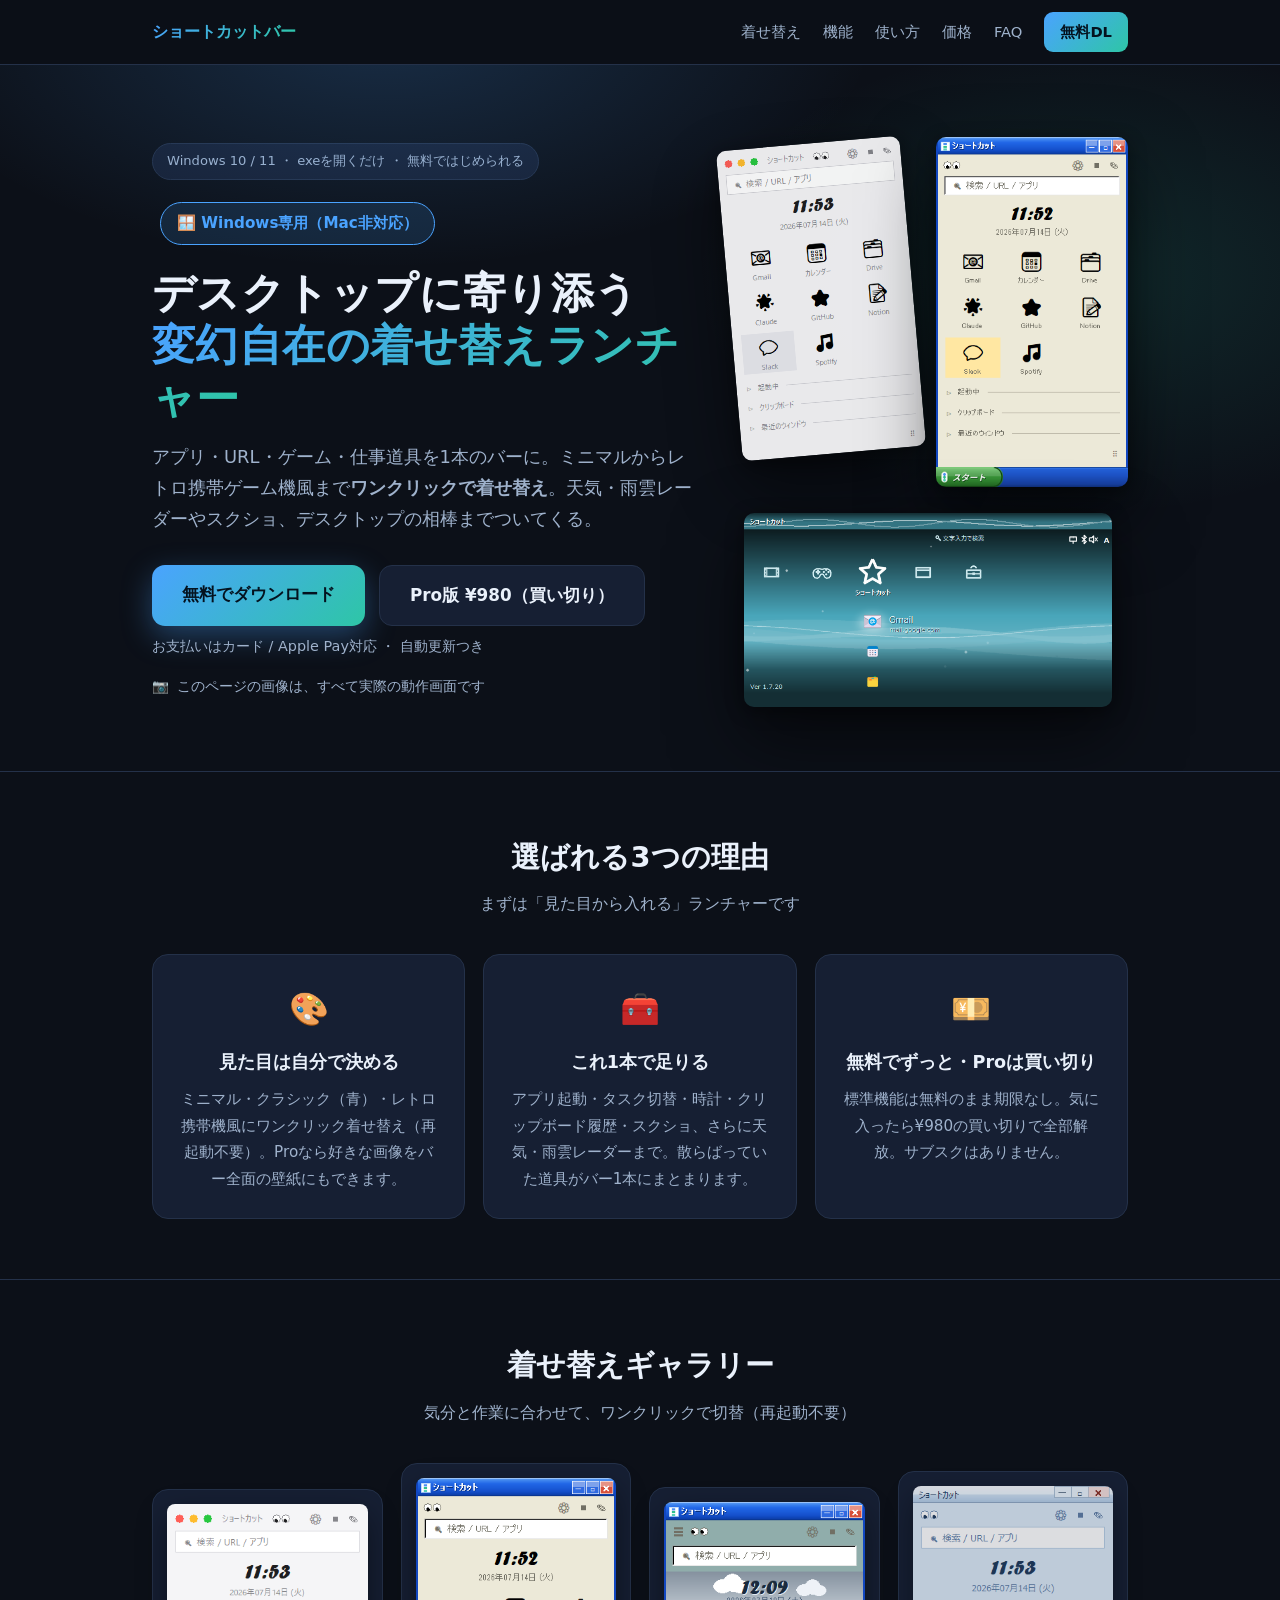
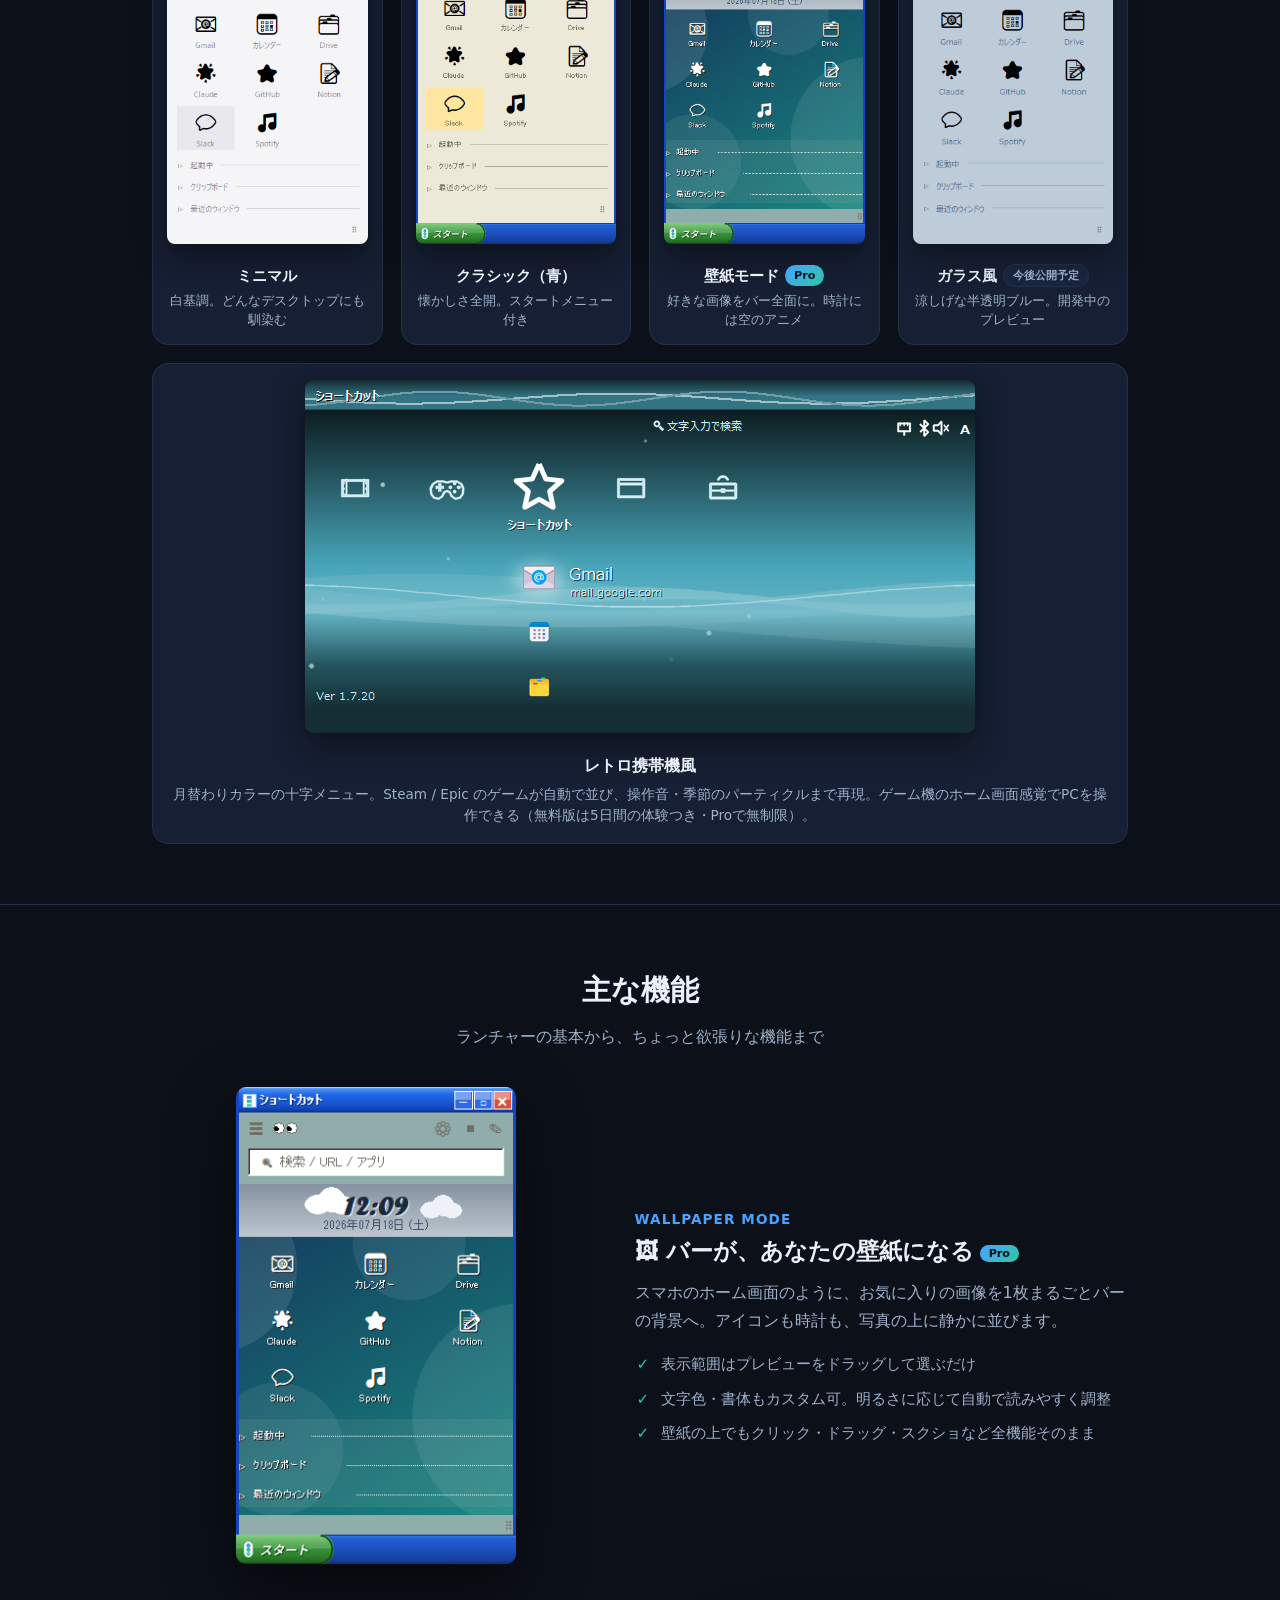
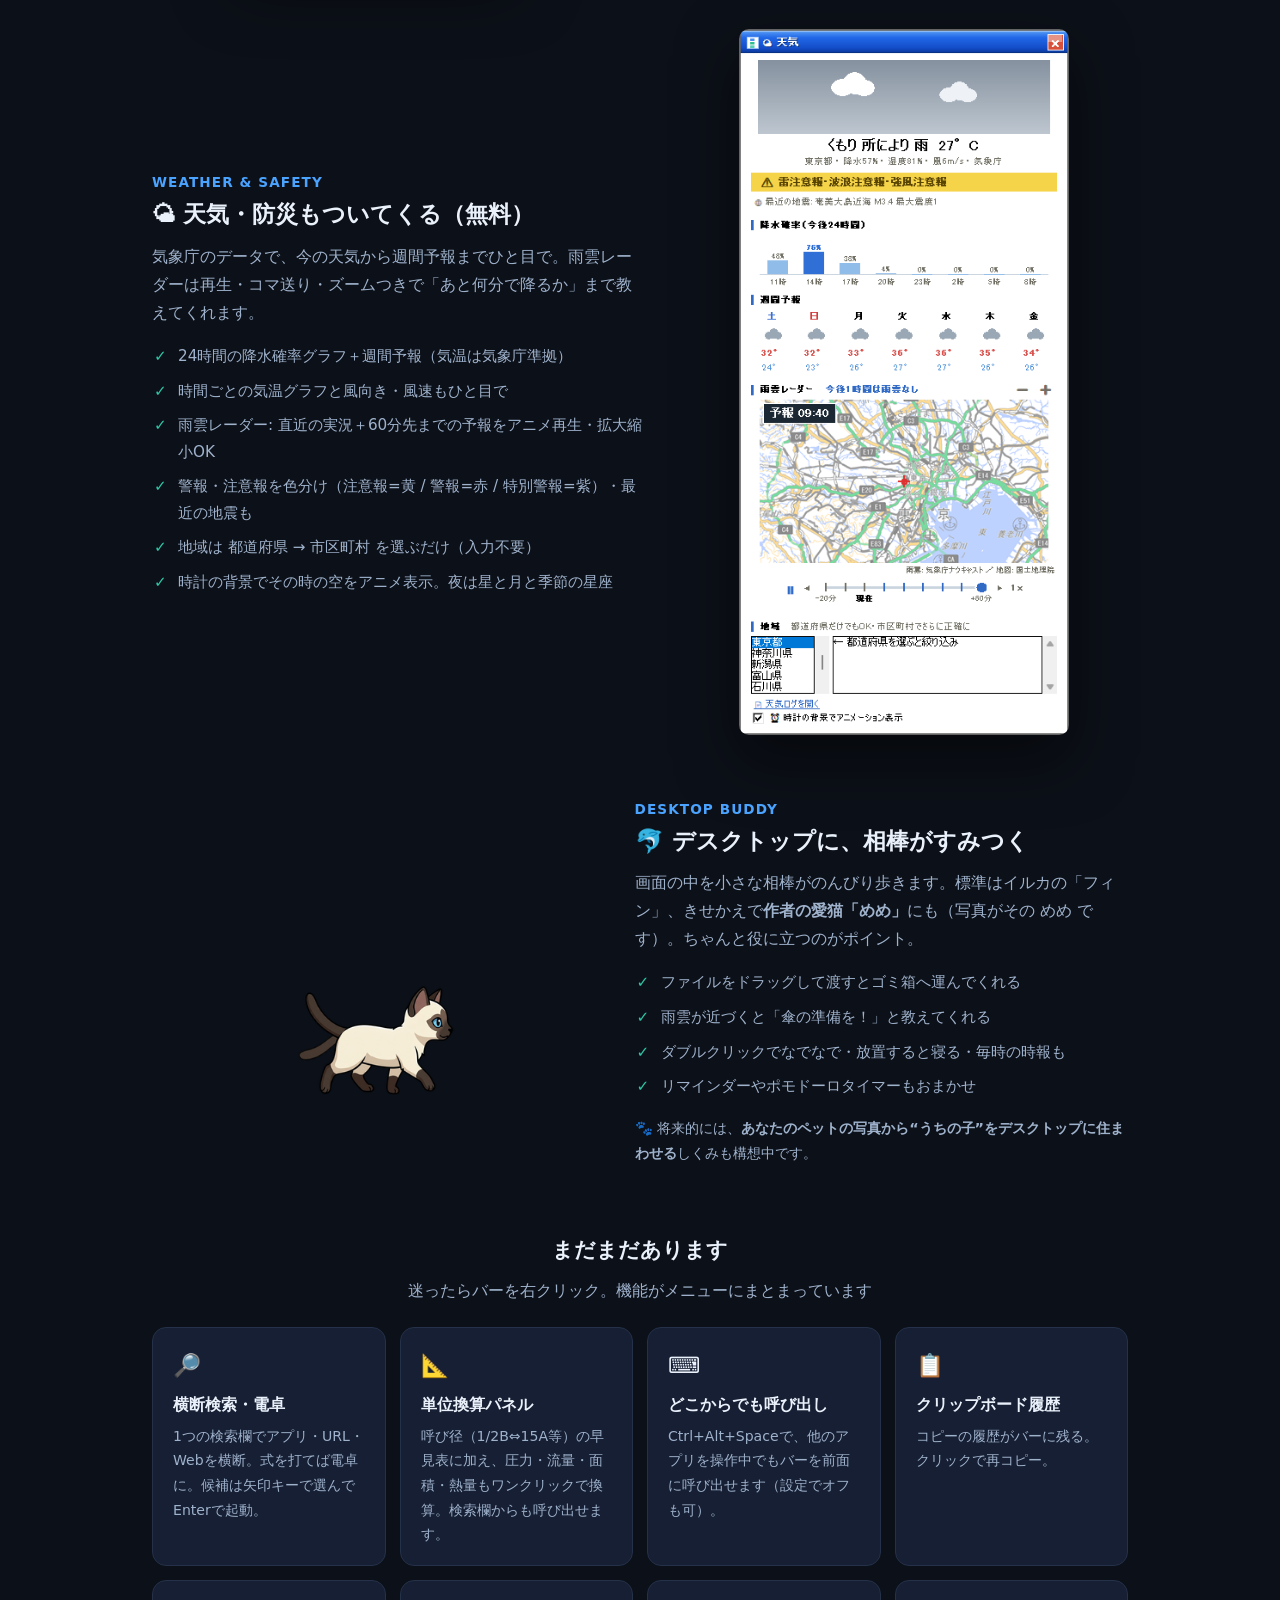
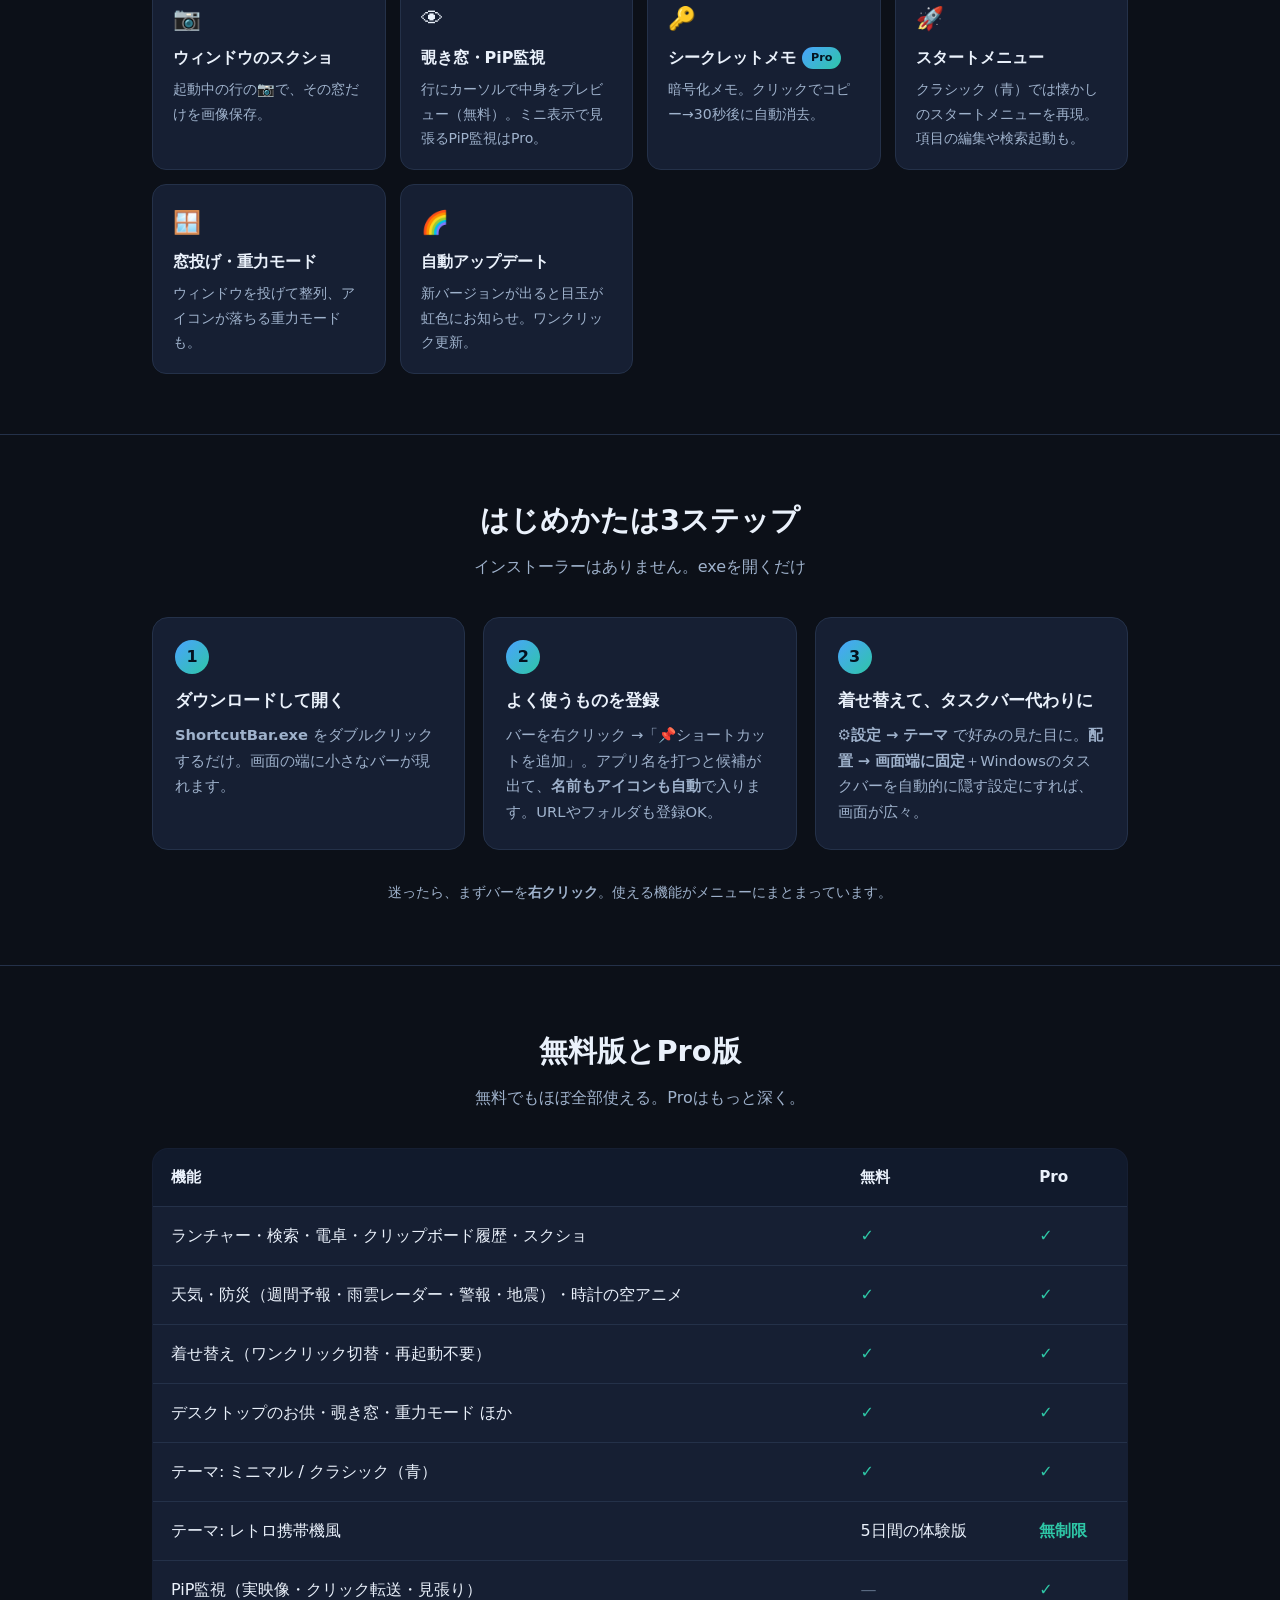
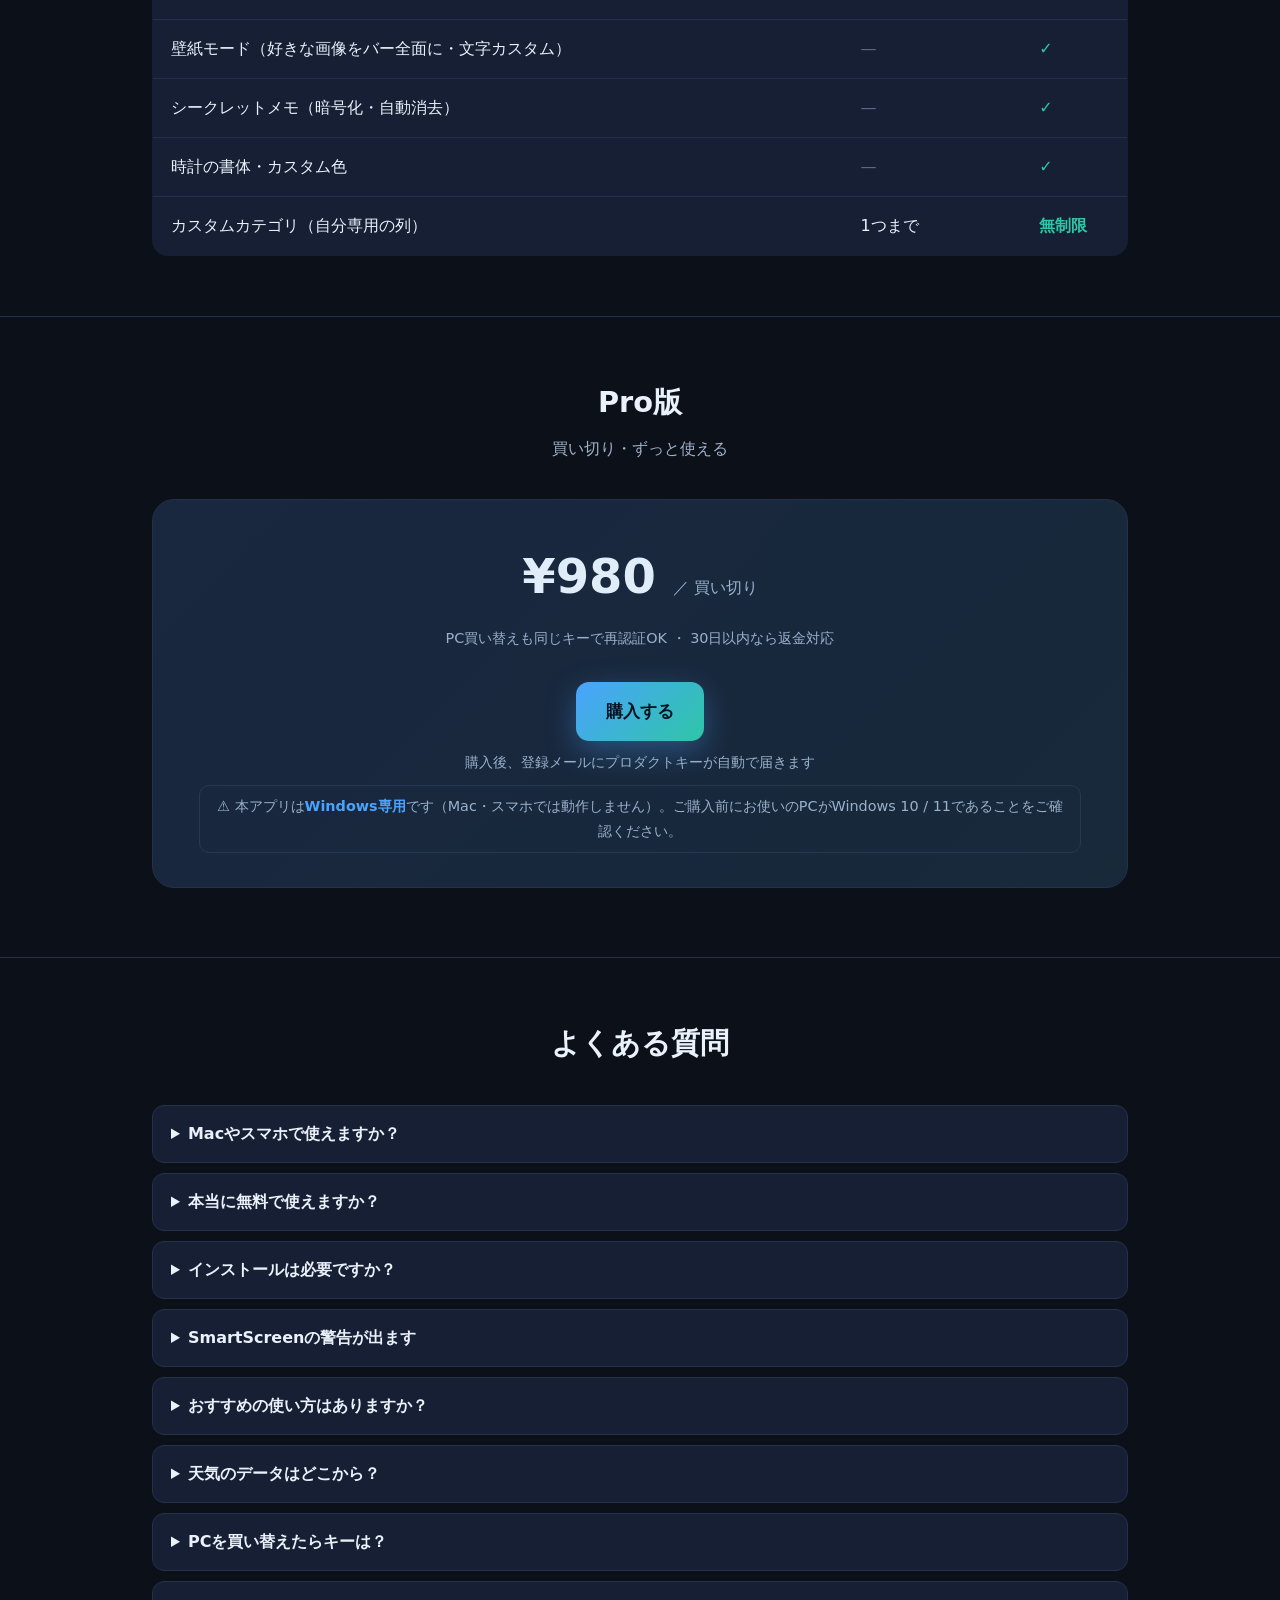
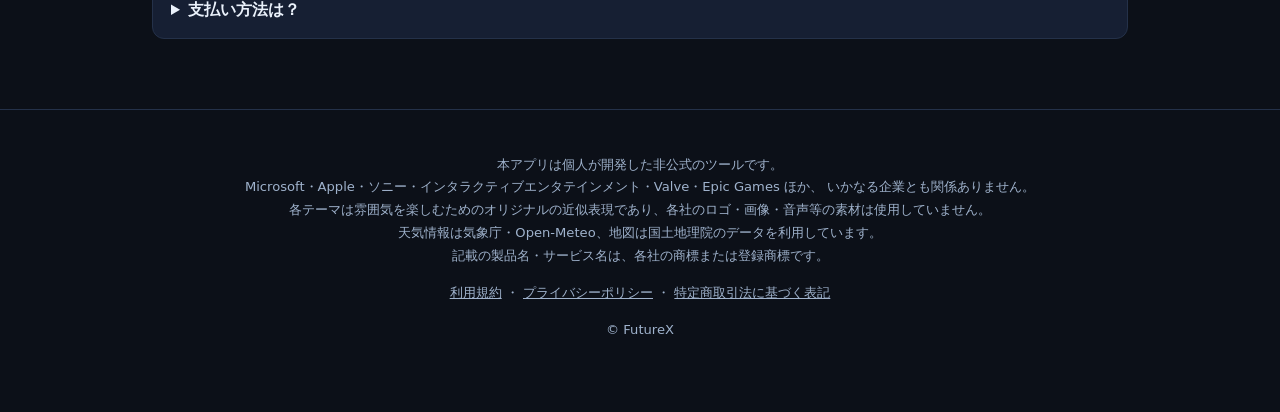
==== docs/index.html @ 29bc3dbd "site: v1.7.35 単位換算パネル・グローバル呼び出し・天気時間別グラフの表記追加" ====
<!DOCTYPE html>
<html lang="ja">
<head>
<meta charset="UTF-8">
<meta name="viewport" content="width=device-width, initial-scale=1.0">
<title>ショートカットバー — 変幻自在の着せ替えランチャー</title>
<meta name="description" content="Windowsに常駐する着せ替え自由のフローティング・ランチャー。アプリ/URL/ゲーム/仕事道具を1本のバーに。天気・雨雲レーダー・クリップボード履歴・スクショ・相棒つき。インストール不要・無料。">
<meta property="og:title" content="ショートカットバー — 変幻自在の着せ替えランチャー">
<meta property="og:description" content="アプリ・URL・ゲーム・仕事道具を1本のバーに。着せ替え3種類＋壁紙モード。天気や相棒までぜんぶ入り。無料。">
<meta property="og:type" content="website">
<meta property="og:url" content="https://futurex-jp.github.io/shortcut-bar/">
<meta property="og:image" content="https://futurex-jp.github.io/shortcut-bar/img/ogp.png">
<meta name="twitter:card" content="summary_large_image">
<style>
  :root{
    --bg:#0c1018; --bg2:#0f1524; --card:#161f33; --card2:#1a2540; --line:#243149;
    --ink:#eaf1fb; --dim:#9fb2cc; --accent:#4aa3ff; --accent2:#2ec6a6;
    --grad:linear-gradient(135deg,#4aa3ff,#2ec6a6);
  }
  *{box-sizing:border-box;margin:0;padding:0}
  html{scroll-behavior:smooth}
  body{font-family:"Segoe UI","Meiryo",system-ui,sans-serif;background:var(--bg);
       color:var(--ink);line-height:1.75;overflow-x:hidden}
  a{color:inherit}
  img{max-width:100%;height:auto}
  .wrap{max-width:1020px;margin:0 auto;padding:0 22px}
  .btn{display:inline-block;padding:15px 30px;border-radius:13px;font-weight:700;
       text-decoration:none;font-size:1.05rem;transition:transform .12s,box-shadow .12s;cursor:pointer;border:none}
  .btn:hover{transform:translateY(-2px)}
  .btn-free{background:var(--card);color:var(--ink);border:1px solid var(--line)}
  .btn-pro{background:var(--grad);color:#04121f;box-shadow:0 10px 30px rgba(74,163,255,.35)}
  .note{color:var(--dim);font-size:.9rem;margin-top:8px}

  nav{position:sticky;top:0;z-index:50;background:rgba(12,16,24,.82);
      backdrop-filter:blur(10px);border-bottom:1px solid var(--line)}
  .navin{display:flex;align-items:center;gap:22px;max-width:1020px;margin:0 auto;
         padding:12px 22px;font-size:.92rem}
  .navin .logo{font-weight:800;font-size:1rem;margin-right:auto;text-decoration:none}
  .navin .logo span{background:var(--grad);-webkit-background-clip:text;background-clip:text;color:transparent}
  .navin a{text-decoration:none;color:var(--dim)}
  .navin a:hover{color:var(--ink)}
  .navdl{background:var(--grad);color:#04121f!important;font-weight:700;
         padding:7px 16px;border-radius:9px}
  @media(max-width:640px){
    .navin{flex-wrap:wrap;gap:10px 16px;padding:10px 16px}
    .navin .logo{margin-right:auto;width:100%;margin-bottom:2px}
    .navin a:not(.logo){font-size:.9rem}
  }

  header{position:relative;overflow:hidden;padding:72px 0 64px}
  .glow{position:absolute;inset:0;background:
     radial-gradient(700px 340px at 30% -5%,rgba(74,163,255,.20),transparent 70%),
     radial-gradient(560px 340px at 85% 30%,rgba(46,198,166,.14),transparent 70%);
     pointer-events:none}
  .hero{display:grid;grid-template-columns:1.15fr .85fr;gap:36px;align-items:center}
  @media(max-width:820px){.hero{grid-template-columns:1fr}}
  .badge{display:inline-block;background:var(--card);border:1px solid var(--line);
         color:var(--dim);font-size:.82rem;padding:6px 14px;border-radius:999px;margin-bottom:22px}
  .osbadge{display:inline-block;background:rgba(74,163,255,.14);border:1.5px solid var(--accent);
           color:var(--accent);font-size:.95rem;font-weight:700;padding:7px 16px;
           border-radius:999px;margin:0 0 22px 8px}
  .oswarn{color:var(--dim);font-size:.9rem;margin-top:10px;
          border:1px solid var(--line);border-radius:10px;padding:8px 14px;
          display:inline-block;background:var(--card)}
  .oswarn b{color:var(--accent)}
  h1{font-size:2.7rem;letter-spacing:.01em;line-height:1.22}
  h1 .g{background:var(--grad);-webkit-background-clip:text;background-clip:text;color:transparent}
  .tag{color:var(--dim);font-size:1.12rem;margin-top:16px;max-width:560px}
  .cta{display:flex;gap:14px;flex-wrap:wrap;margin:30px 0 6px}
  .real{display:inline-flex;align-items:center;gap:8px;color:var(--dim);
        font-size:.85rem;margin-top:16px}
  .real:before{content:"📷"}

  .shots{position:relative;min-height:570px}
  .shots img{position:absolute;border-radius:10px;
     box-shadow:0 30px 70px rgba(0,0,0,.55),0 4px 18px rgba(0,0,0,.4)}
  .shots .s1{width:46%;left:0;top:6px;transform:rotate(-5deg);opacity:.95}
  .shots .s2{width:48%;right:0;top:0;z-index:2;animation:float 6s ease-in-out infinite}
  .shots .s3{width:92%;left:4%;bottom:0;z-index:3}
  @keyframes float{0%,100%{transform:translateY(0)}50%{transform:translateY(-10px)}}
  @media(max-width:820px){
    .shots{min-height:0;display:flex;flex-wrap:wrap;gap:14px;justify-content:center;margin-top:10px}
    .shots img{position:static;transform:none;animation:none}
    .shots .s1,.shots .s2{width:44%}
    .shots .s3{width:92%}
  }

  section{padding:60px 0;border-top:1px solid var(--line);scroll-margin-top:64px}
  h2{font-size:1.8rem;margin-bottom:8px;text-align:center}
  .sub{color:var(--dim);text-align:center;margin-bottom:36px}

  .why{display:grid;grid-template-columns:repeat(3,1fr);gap:18px}
  @media(max-width:820px){.why{grid-template-columns:1fr}}
  .why .w{background:var(--card);border:1px solid var(--line);border-radius:16px;
      padding:26px 24px;text-align:center}
  .why .ic{font-size:2rem;margin-bottom:10px}
  .why h3{font-size:1.1rem;margin-bottom:8px}
  .why p{color:var(--dim);font-size:.95rem}

  /* 着せ替えギャラリー */
  .gal{display:grid;grid-template-columns:repeat(4,1fr);gap:18px;align-items:end}
  @media(max-width:820px){.gal{grid-template-columns:repeat(2,1fr)}}
  .gal figure{background:var(--card);border:1px solid var(--line);border-radius:16px;
      padding:14px;text-align:center;transition:transform .15s,border-color .15s}
  .gal figure:hover{transform:translateY(-5px);border-color:var(--accent)}
  .gal img{border-radius:8px;box-shadow:0 12px 30px rgba(0,0,0,.45)}
  .gal figcaption{margin-top:10px;font-weight:700;font-size:.95rem}
  .gal figcaption small{display:block;color:var(--dim);font-weight:400;font-size:.8rem;line-height:1.5;margin-top:2px}
  .galwide{margin-top:18px}
  .galwide figure{background:var(--card);border:1px solid var(--line);
      border-radius:16px;padding:16px;text-align:center;transition:transform .15s,border-color .15s}
  .galwide figure:hover{transform:translateY(-5px);border-color:var(--accent2)}
  .galwide img{border-radius:8px;box-shadow:0 12px 30px rgba(0,0,0,.45)}
  .galwide figcaption{font-weight:700;margin-top:10px}
  .galwide figcaption small{display:block;color:var(--dim);font-weight:400;font-size:.85rem;line-height:1.6;margin-top:4px}
  .pro-chip{display:inline-block;background:var(--grad);color:#04121f;font-size:.7rem;
      font-weight:800;border-radius:999px;padding:1px 9px;margin-left:6px;vertical-align:2px}
  .soon-chip{display:inline-block;background:var(--card2);color:var(--dim);
      border:1px solid var(--line);font-size:.7rem;font-weight:700;border-radius:999px;
      padding:1px 9px;margin-left:6px;vertical-align:2px}

  .bigrow{display:grid;grid-template-columns:1fr 1.1fr;gap:34px;align-items:center;
      margin-bottom:56px}
  .bigrow.rev{grid-template-columns:1.1fr 1fr}
  .bigrow.rev .pic{order:2}
  @media(max-width:820px){.bigrow,.bigrow.rev{grid-template-columns:1fr}
    .bigrow.rev .pic{order:0}}
  .bigrow .pic{text-align:center}
  .bigrow .pic img{border-radius:10px;box-shadow:0 24px 60px rgba(0,0,0,.5)}
  .bigrow .pic img.nofx{box-shadow:none;border-radius:0}
  .bigrow h3{font-size:1.45rem;margin-bottom:12px;line-height:1.4}
  .bigrow h3 small{display:block;font-size:.85rem;color:var(--accent);font-weight:700;
      letter-spacing:.08em;margin-bottom:6px}
  .bigrow p{color:var(--dim);margin-bottom:10px}
  .ticks{list-style:none;margin-top:12px}
  .ticks li{color:var(--dim);font-size:.95rem;padding:4px 0 4px 26px;position:relative}
  .ticks li:before{content:"✓";position:absolute;left:2px;color:var(--accent2);font-weight:800}

  .grid{display:grid;grid-template-columns:repeat(auto-fit,minmax(230px,1fr));gap:14px}
  .feat{background:var(--card);border:1px solid var(--line);border-radius:14px;padding:18px 20px;
        transition:transform .15s,border-color .15s}
  .feat:hover{transform:translateY(-4px);border-color:var(--accent)}
  .feat .ic{font-size:1.4rem;margin-bottom:6px}
  .feat h3{font-size:1rem;margin-bottom:5px}
  .feat p{color:var(--dim);font-size:.88rem}

  .steps{display:grid;grid-template-columns:repeat(3,1fr);gap:18px}
  @media(max-width:820px){.steps{grid-template-columns:1fr}}
  .step{background:var(--card);border:1px solid var(--line);border-radius:16px;padding:22px 22px 24px}
  .step .num{display:inline-flex;align-items:center;justify-content:center;width:34px;height:34px;
     border-radius:50%;background:var(--grad);color:#04121f;font-weight:800;margin-bottom:12px}
  .step h3{font-size:1.05rem;margin-bottom:6px}
  .step p{color:var(--dim);font-size:.92rem}
  .guide-note{text-align:center;color:var(--dim);font-size:.9rem;margin-top:30px}

  table{width:100%;border-collapse:collapse;background:var(--card);border:1px solid var(--line);
        border-radius:16px;overflow:hidden}
  th,td{padding:15px 18px;text-align:left;border-bottom:1px solid var(--line)}
  th{background:#111a2c;font-size:.95rem}
  td.y{color:var(--accent2);font-weight:700}
  td.n{color:#5b6b83}

  .price{text-align:center}
  .pricebox{display:inline-block;background:var(--card);border:1px solid var(--line);
     border-radius:22px;padding:34px 46px;position:relative;overflow:hidden}
  .pricebox:before{content:"";position:absolute;inset:0;background:var(--grad);opacity:.06;pointer-events:none}
  .pricebox .cta{position:relative;z-index:1}
  .amt{font-size:3rem;font-weight:800}
  .amt small{font-size:1rem;color:var(--dim);font-weight:400}

  details{background:var(--card);border:1px solid var(--line);border-radius:12px;
          padding:14px 18px;margin-bottom:10px}
  summary{cursor:pointer;font-weight:600}
  details p,details ol{color:var(--dim);margin-top:8px;font-size:.95rem}
  details ol{padding-left:1.4em}

  footer{text-align:center;color:var(--dim);font-size:.82rem;padding:44px 20px 70px;border-top:1px solid var(--line)}
  .pay{color:var(--dim);font-size:.85rem;margin-top:10px}
  @media(max-width:560px){h1{font-size:2.05rem}.amt{font-size:2.4rem}}
</style>
</head>
<body>

<nav>
  <div class="navin">
    <a class="logo" href="#"><span>ショートカットバー</span></a>
    <a href="#themes">着せ替え</a>
    <a href="#features">機能</a>
    <a href="#guide">使い方</a>
    <a href="#pro">価格</a>
    <a href="#faq">FAQ</a>
    <a class="navdl" href="https://github.com/FutureX-jp/shortcut-bar/releases/latest/download/ShortcutBar.exe">無料DL</a>
  </div>
</nav>

<header>
  <div class="glow"></div>
  <div class="wrap hero">
    <div>
      <span class="badge">Windows 10 / 11 ・ exeを開くだけ ・ 無料ではじめられる</span><span class="osbadge">🪟 Windows専用（Mac非対応）</span>
      <h1>デスクトップに寄り添う<br><span class="g">変幻自在の着せ替えランチャー</span></h1>
      <p class="tag">アプリ・URL・ゲーム・仕事道具を1本のバーに。ミニマルからレトロ携帯ゲーム機風まで<b>ワンクリックで着せ替え</b>。天気・雨雲レーダーやスクショ、デスクトップの相棒までついてくる。</p>
      <div class="cta">
        <a class="btn btn-pro" href="https://github.com/FutureX-jp/shortcut-bar/releases/latest/download/ShortcutBar.exe">無料でダウンロード</a>
        <a class="btn btn-free" href="#pro">Pro版 ¥980（買い切り）</a>
      </div>
      <p class="note">お支払いはカード / Apple Pay対応 ・ 自動更新つき</p>
      <p class="real">このページの画像は、すべて実際の動作画面です</p>
    </div>
    <div class="shots">
      <img class="s1" src="img/theme_minimal.png" alt="ミニマルテーマのショートカットバー" width="286" height="484">
      <img class="s2" src="img/hero_xp.png" alt="クラシック（青）テーマのショートカットバー" width="286" height="522">
      <img class="s3" src="img/theme_retro.png" alt="レトロ携帯機風テーマの十字メニュー" width="670" height="353">
    </div>
  </div>
</header>

<section>
  <div class="wrap">
    <h2>選ばれる3つの理由</h2>
    <p class="sub">まずは「見た目から入れる」ランチャーです</p>
    <div class="why">
      <div class="w"><div class="ic">🎨</div><h3>見た目は自分で決める</h3><p>ミニマル・クラシック（青）・レトロ携帯機風にワンクリック着せ替え（再起動不要）。Proなら好きな画像をバー全面の壁紙にもできます。</p></div>
      <div class="w"><div class="ic">🧰</div><h3>これ1本で足りる</h3><p>アプリ起動・タスク切替・時計・クリップボード履歴・スクショ、さらに天気・雨雲レーダーまで。散らばっていた道具がバー1本にまとまります。</p></div>
      <div class="w"><div class="ic">💴</div><h3>無料でずっと・Proは買い切り</h3><p>標準機能は無料のまま期限なし。気に入ったら¥980の買い切りで全部解放。サブスクはありません。</p></div>
    </div>
  </div>
</section>

<section id="themes">
  <div class="wrap">
    <h2>着せ替えギャラリー</h2>
    <p class="sub">気分と作業に合わせて、ワンクリックで切替（再起動不要）</p>
    <div class="gal">
      <figure>
        <img src="img/theme_minimal.png" alt="ミニマルテーマ" loading="lazy">
        <figcaption>ミニマル<small>白基調。どんなデスクトップにも馴染む</small></figcaption>
      </figure>
      <figure>
        <img src="img/hero_xp.png" alt="クラシック（青）テーマ" loading="lazy">
        <figcaption>クラシック（青）<small>懐かしさ全開。スタートメニュー付き</small></figcaption>
      </figure>
      <figure>
        <img src="img/wall_weather.png" alt="壁紙モード（天気アニメ時計）" loading="lazy">
        <figcaption>壁紙モード<span class="pro-chip">Pro</span><small>好きな画像をバー全面に。時計には空のアニメ</small></figcaption>
      </figure>
      <figure>
        <img src="img/theme_glass.png" alt="ガラス風テーマ（開発中）" loading="lazy" style="opacity:.85">
        <figcaption>ガラス風<span class="soon-chip">今後公開予定</span><small>涼しげな半透明ブルー。開発中のプレビュー</small></figcaption>
      </figure>
    </div>
    <div class="galwide">
      <figure>
        <img src="img/theme_retro.png" alt="レトロ携帯機風テーマの十字メニュー" loading="lazy">
        <figcaption>レトロ携帯機風<small>月替わりカラーの十字メニュー。Steam / Epic のゲームが自動で並び、操作音・季節のパーティクルまで再現。ゲーム機のホーム画面感覚でPCを操作できる（無料版は5日間の体験つき・Proで無制限）。</small></figcaption>
      </figure>
    </div>
  </div>
</section>

<section id="features">
  <div class="wrap">
    <h2>主な機能</h2>
    <p class="sub">ランチャーの基本から、ちょっと欲張りな機能まで</p>

    <div class="bigrow">
      <div class="pic"><img src="img/wall_weather.png" alt="壁紙モードの実画面" width="280"></div>
      <div>
        <h3><small>WALLPAPER MODE</small>🖼 バーが、あなたの壁紙になる<span class="pro-chip">Pro</span></h3>
        <p>スマホのホーム画面のように、お気に入りの画像を1枚まるごとバーの背景へ。アイコンも時計も、写真の上に静かに並びます。</p>
        <ul class="ticks">
          <li>表示範囲はプレビューをドラッグして選ぶだけ</li>
          <li>文字色・書体もカスタム可。明るさに応じて自動で読みやすく調整</li>
          <li>壁紙の上でもクリック・ドラッグ・スクショなど全機能そのまま</li>
        </ul>
      </div>
    </div>

    <div class="bigrow rev">
      <div class="pic"><img src="img/wx_popup.png" alt="天気・防災パネルの実画面" width="330"></div>
      <div>
        <h3><small>WEATHER & SAFETY</small>🌤 天気・防災もついてくる（無料）</h3>
        <p>気象庁のデータで、今の天気から週間予報までひと目で。雨雲レーダーは再生・コマ送り・ズームつきで「あと何分で降るか」まで教えてくれます。</p>
        <ul class="ticks">
          <li>24時間の降水確率グラフ＋週間予報（気温は気象庁準拠）</li>
          <li>時間ごとの気温グラフと風向き・風速もひと目で</li>
          <li>雨雲レーダー: 直近の実況＋60分先までの予報をアニメ再生・拡大縮小OK</li>
          <li>警報・注意報を色分け（注意報=黄 / 警報=赤 / 特別警報=紫）・最近の地震も</li>
          <li>地域は 都道府県 → 市区町村 を選ぶだけ（入力不要）</li>
          <li>時計の背景でその時の空をアニメ表示。夜は星と月と季節の星座</li>
        </ul>
      </div>
    </div>

    <div class="bigrow">
      <div class="pic"><img class="nofx" src="img/meme.png" alt="デスクトップのお供（ねこスキン）" width="170"></div>
      <div>
        <h3><small>DESKTOP BUDDY</small>🐬 デスクトップに、相棒がすみつく</h3>
        <p>画面の中を小さな相棒がのんびり歩きます。標準はイルカの「フィン」、きせかえで<b>作者の愛猫「めめ」</b>にも（写真がその めめ です）。ちゃんと役に立つのがポイント。</p>
        <ul class="ticks">
          <li>ファイルをドラッグして渡すとゴミ箱へ運んでくれる</li>
          <li>雨雲が近づくと「傘の準備を！」と教えてくれる</li>
          <li>ダブルクリックでなでなで・放置すると寝る・毎時の時報も</li>
          <li>リマインダーやポモドーロタイマーもおまかせ</li>
        </ul>
        <p class="note" style="margin-top:12px">🐾 将来的には、<b>あなたのペットの写真から“うちの子”をデスクトップに住まわせる</b>しくみも構想中です。</p>
      </div>
    </div>

    <h2 style="font-size:1.3rem;margin-top:10px">まだまだあります</h2>
    <p class="sub" style="margin-bottom:22px">迷ったらバーを右クリック。機能がメニューにまとまっています</p>
    <div class="grid">
      <div class="feat"><div class="ic">🔎</div><h3>横断検索・電卓</h3><p>1つの検索欄でアプリ・URL・Webを横断。式を打てば電卓に。候補は矢印キーで選んでEnterで起動。</p></div>
      <div class="feat"><div class="ic">📐</div><h3>単位換算パネル</h3><p>呼び径（1/2B⇔15A等）の早見表に加え、圧力・流量・面積・熱量もワンクリックで換算。検索欄からも呼び出せます。</p></div>
      <div class="feat"><div class="ic">⌨️</div><h3>どこからでも呼び出し</h3><p>Ctrl+Alt+Spaceで、他のアプリを操作中でもバーを前面に呼び出せます（設定でオフも可）。</p></div>
      <div class="feat"><div class="ic">📋</div><h3>クリップボード履歴</h3><p>コピーの履歴がバーに残る。クリックで再コピー。</p></div>
      <div class="feat"><div class="ic">📷</div><h3>ウィンドウのスクショ</h3><p>起動中の行の📷で、その窓だけを画像保存。</p></div>
      <div class="feat"><div class="ic">👁</div><h3>覗き窓・PiP監視</h3><p>行にカーソルで中身をプレビュー（無料）。ミニ表示で見張るPiP監視はPro。</p></div>
      <div class="feat"><div class="ic">🔑</div><h3>シークレットメモ<span class="pro-chip">Pro</span></h3><p>暗号化メモ。クリックでコピー→30秒後に自動消去。</p></div>
      <div class="feat"><div class="ic">🚀</div><h3>スタートメニュー</h3><p>クラシック（青）では懐かしのスタートメニューを再現。項目の編集や検索起動も。</p></div>
      <div class="feat"><div class="ic">🪟</div><h3>窓投げ・重力モード</h3><p>ウィンドウを投げて整列、アイコンが落ちる重力モードも。</p></div>
      <div class="feat"><div class="ic">🌈</div><h3>自動アップデート</h3><p>新バージョンが出ると目玉が虹色にお知らせ。ワンクリック更新。</p></div>
    </div>
  </div>
</section>

<section id="guide">
  <div class="wrap">
    <h2>はじめかたは3ステップ</h2>
    <p class="sub">インストーラーはありません。exeを開くだけ</p>
    <div class="steps">
      <div class="step">
        <div class="num">1</div>
        <h3>ダウンロードして開く</h3>
        <p><b>ShortcutBar.exe</b> をダブルクリックするだけ。画面の端に小さなバーが現れます。</p>
      </div>
      <div class="step">
        <div class="num">2</div>
        <h3>よく使うものを登録</h3>
        <p>バーを右クリック →「📌ショートカットを追加」。アプリ名を打つと候補が出て、<b>名前もアイコンも自動</b>で入ります。URLやフォルダも登録OK。</p>
      </div>
      <div class="step">
        <div class="num">3</div>
        <h3>着せ替えて、タスクバー代わりに</h3>
        <p><b>⚙設定 → テーマ</b> で好みの見た目に。<b>配置 → 画面端に固定</b>＋Windowsのタスクバーを自動的に隠す設定にすれば、画面が広々。</p>
      </div>
    </div>
    <p class="guide-note">迷ったら、まずバーを<b>右クリック</b>。使える機能がメニューにまとまっています。</p>
  </div>
</section>

<section>
  <div class="wrap">
    <h2>無料版とPro版</h2>
    <p class="sub">無料でもほぼ全部使える。Proはもっと深く。</p>
    <table>
      <tr><th>機能</th><th>無料</th><th>Pro</th></tr>
      <tr><td>ランチャー・検索・電卓・クリップボード履歴・スクショ</td><td class="y">✓</td><td class="y">✓</td></tr>
      <tr><td>天気・防災（週間予報・雨雲レーダー・警報・地震）・時計の空アニメ</td><td class="y">✓</td><td class="y">✓</td></tr>
      <tr><td>着せ替え（ワンクリック切替・再起動不要）</td><td class="y">✓</td><td class="y">✓</td></tr>
      <tr><td>デスクトップのお供・覗き窓・重力モード ほか</td><td class="y">✓</td><td class="y">✓</td></tr>
      <tr><td>テーマ: ミニマル / クラシック（青）</td><td class="y">✓</td><td class="y">✓</td></tr>
      <tr><td>テーマ: レトロ携帯機風</td><td>5日間の体験版</td><td class="y">無制限</td></tr>
      <tr><td>PiP監視（実映像・クリック転送・見張り）</td><td class="n">—</td><td class="y">✓</td></tr>
      <tr><td>壁紙モード（好きな画像をバー全面に・文字カスタム）</td><td class="n">—</td><td class="y">✓</td></tr>
      <tr><td>シークレットメモ（暗号化・自動消去）</td><td class="n">—</td><td class="y">✓</td></tr>
      <tr><td>時計の書体・カスタム色</td><td class="n">—</td><td class="y">✓</td></tr>
      <tr><td>カスタムカテゴリ（自分専用の列）</td><td>1つまで</td><td class="y">無制限</td></tr>
    </table>
  </div>
</section>

<section class="price" id="pro">
  <div class="wrap">
    <h2>Pro版</h2>
    <p class="sub">買い切り・ずっと使える</p>
    <div class="pricebox">
      <div class="amt">¥980 <small>／ 買い切り</small></div>
      <p class="note">PC買い替えも同じキーで再認証OK ・ 30日以内なら返金対応</p>
      <div class="cta" style="justify-content:center"><a class="btn btn-pro" href="https://buy.stripe.com/eVqbIT6247Xn3i59s87Vm00">購入する</a></div>
      <p class="pay">購入後、登録メールにプロダクトキーが自動で届きます</p>
      <p class="oswarn">⚠ 本アプリは<b>Windows専用</b>です（Mac・スマホでは動作しません）。ご購入前にお使いのPCがWindows 10 / 11であることをご確認ください。</p>
    </div>
  </div>
</section>

<section id="faq">
  <div class="wrap">
    <h2>よくある質問</h2>
    <p class="sub"></p>
    <details><summary>Macやスマホで使えますか？</summary><p>いいえ、本アプリは<b>Windows 10 / 11専用</b>です。Mac・Linux・スマートフォン（iPhone / Android）では動作しません。ご購入前にお使いのPCがWindowsであることをご確認ください。</p></details>
    <details><summary>本当に無料で使えますか？</summary><p>はい。標準機能はすべて無料で、期限もありません。天気・雨雲レーダーも無料です。レトロ携帯機風テーマのみ、無料版では5日間の体験期間があります（ミニマル・クラシックはずっと無料）。Pro版は壁紙モードなど一部の追加機能を解放するものです。</p></details>
    <details><summary>インストールは必要ですか？</summary><p>不要です。exeをダウンロードしてダブルクリックするだけ。必要な実行ライブラリは同梱済みです。</p></details>
    <details><summary>SmartScreenの警告が出ます</summary><p>個人開発のため署名が無いだけで動作に問題はありません。「詳細情報」→「実行」で起動できます。</p></details>
    <details><summary>おすすめの使い方はありますか？</summary><p>作者のおすすめは、Windowsの標準タスクバーを隠して<b>ショートカットバーをタスクバー代わりにする</b>使い方です。設定は2ステップ:</p><ol><li>バーの <b>⚙設定 → 配置 → 「画面端に固定」</b> で好きな画面端にドッキング</li><li>Windowsの<b>設定 → 個人用設定 → タスクバー → 「タスクバーを自動的に隠す」をON</b></li></ol><p>アプリの切替・時計・天気・クリップボード履歴はバーに揃っているので、標準タスクバーなしで画面を広く使えます。</p></details>
    <details><summary>天気のデータはどこから？</summary><p>日本国内は気象庁の公開データ（予報・警報・地震・雨雲ナウキャスト）を使用し、雨雲レーダーの地図は国土地理院のタイルを使用しています。海外の地点はOpen-Meteoを利用します。</p></details>
    <details><summary>PCを買い替えたらキーは？</summary><p>同じメールアドレスとキーでそのまま再認証できます。回数制限はありません。</p></details>
    <details><summary>支払い方法は？</summary><p>各種クレジットカード・Apple Payに対応（Stripeで安全に決済されます）。PayPayは現在審査中で、近日対応予定です。</p></details>
  </div>
</section>

<footer>
  <div class="wrap">
    <p>本アプリは個人が開発した非公式のツールです。<br>
    Microsoft・Apple・ソニー・インタラクティブエンタテインメント・Valve・Epic Games ほか、
    いかなる企業とも関係ありません。<br>
    各テーマは雰囲気を楽しむためのオリジナルの近似表現であり、各社のロゴ・画像・音声等の素材は使用していません。<br>
    天気情報は気象庁・Open-Meteo、地図は国土地理院のデータを利用しています。<br>
    記載の製品名・サービス名は、各社の商標または登録商標です。</p>
    <p style="margin-top:14px;">
      <a href="terms.html">利用規約</a> ・
      <a href="privacy.html">プライバシーポリシー</a> ・
      <a href="tokushoho.html">特定商取引法に基づく表記</a>
    </p>
    <p style="margin-top:14px;">© FutureX</p>
  </div>
</footer>

</body>
</html>
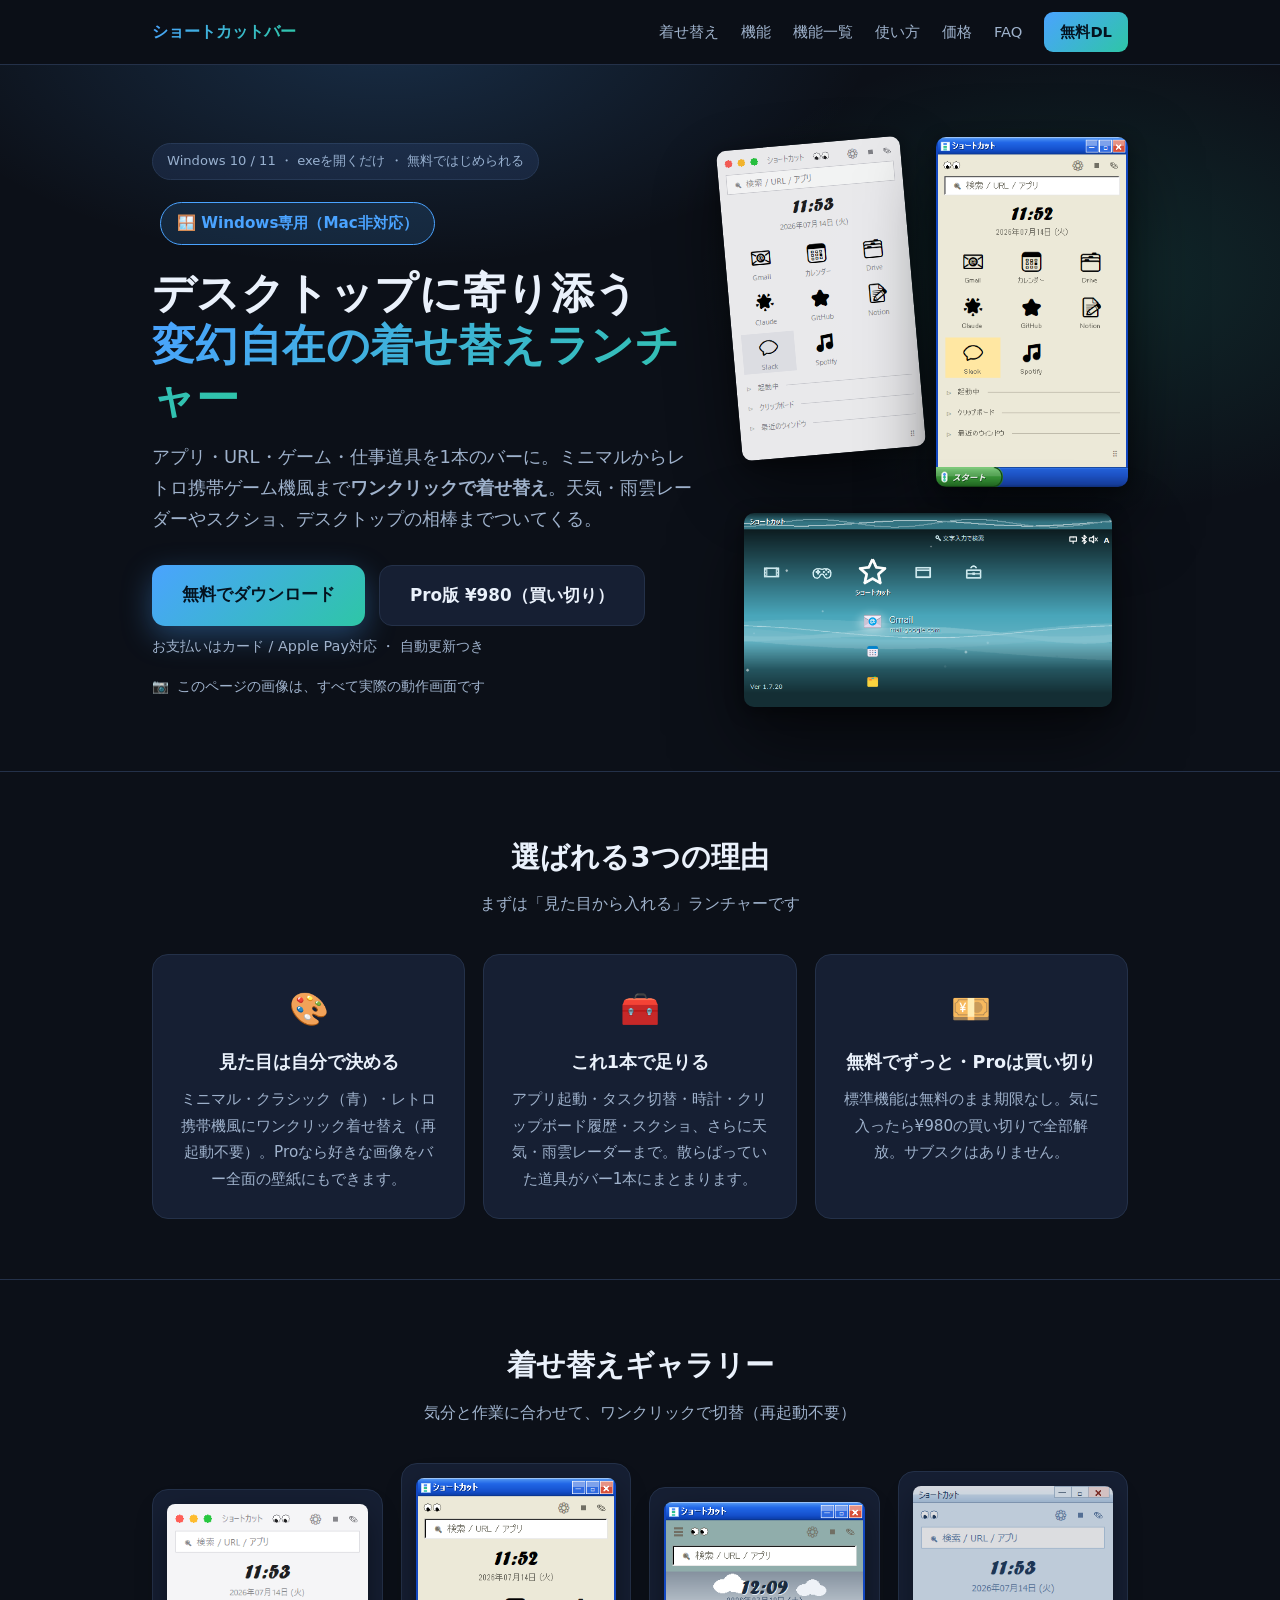
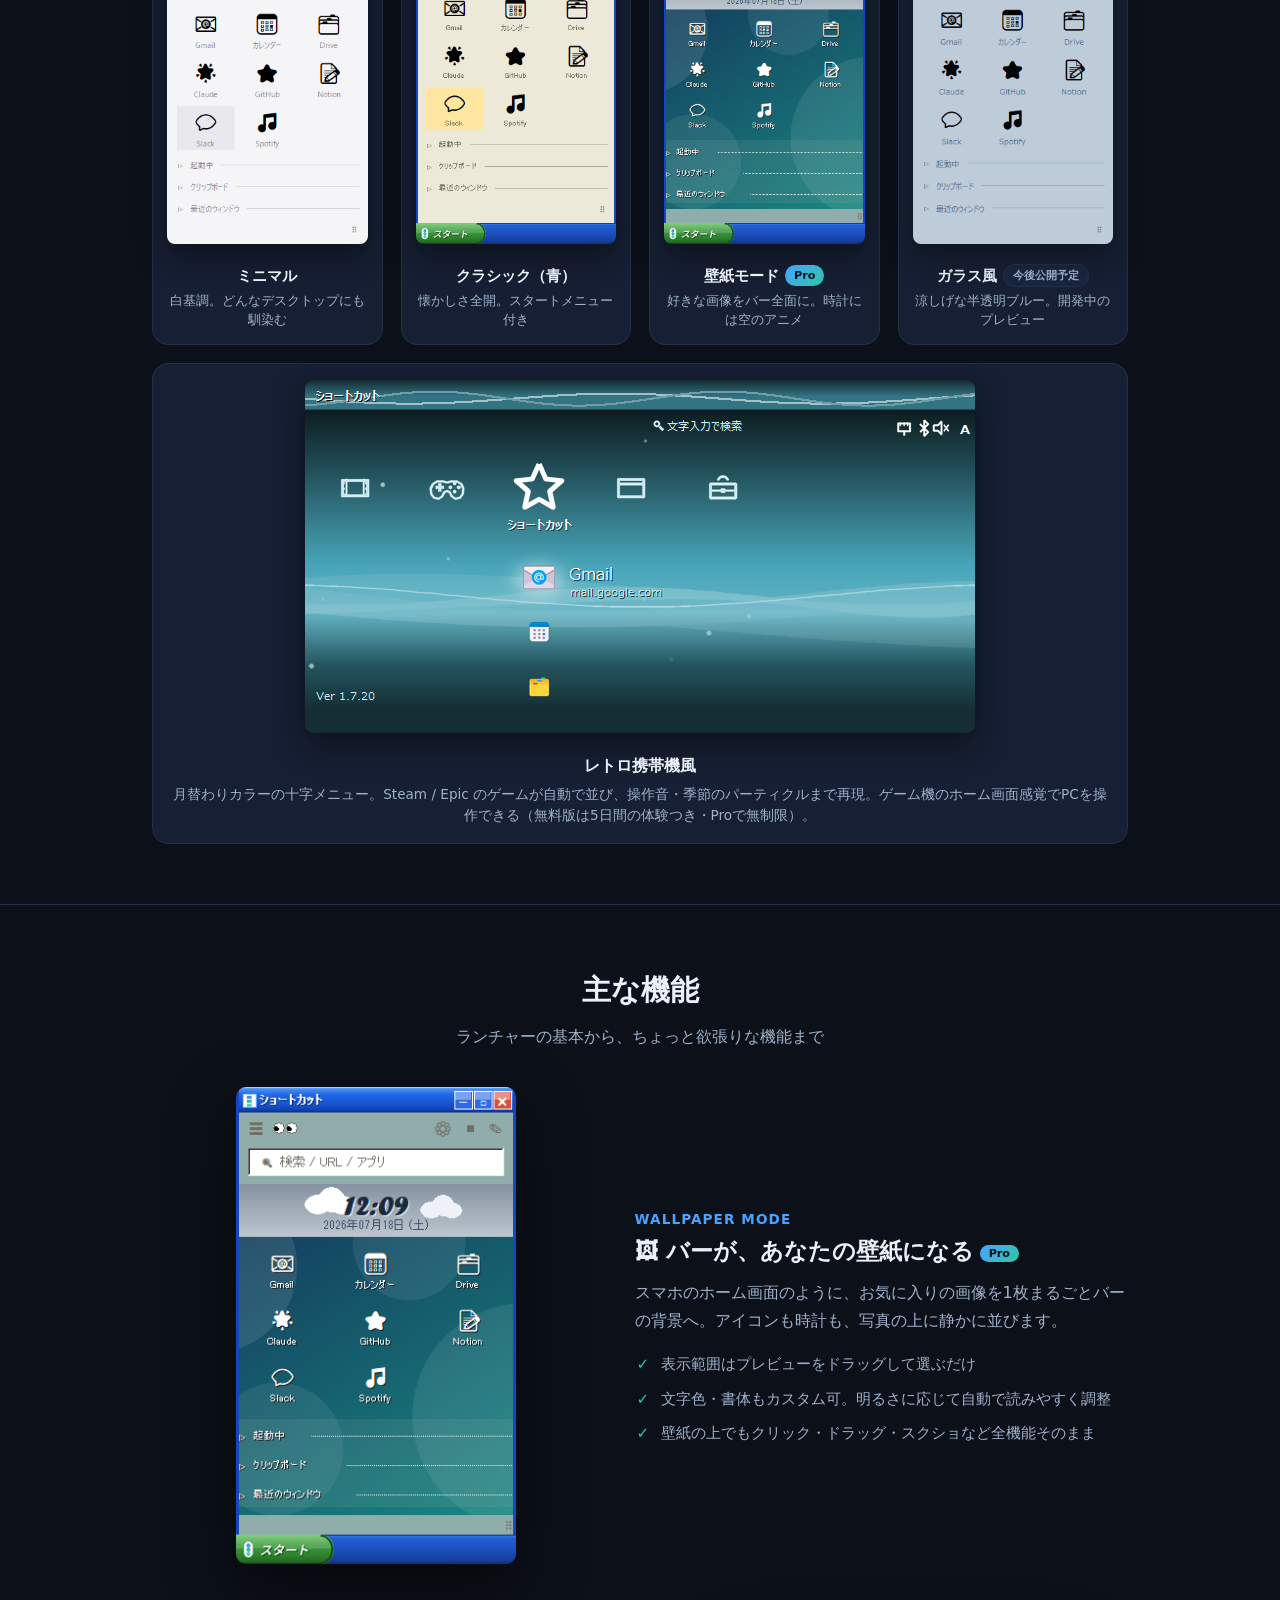
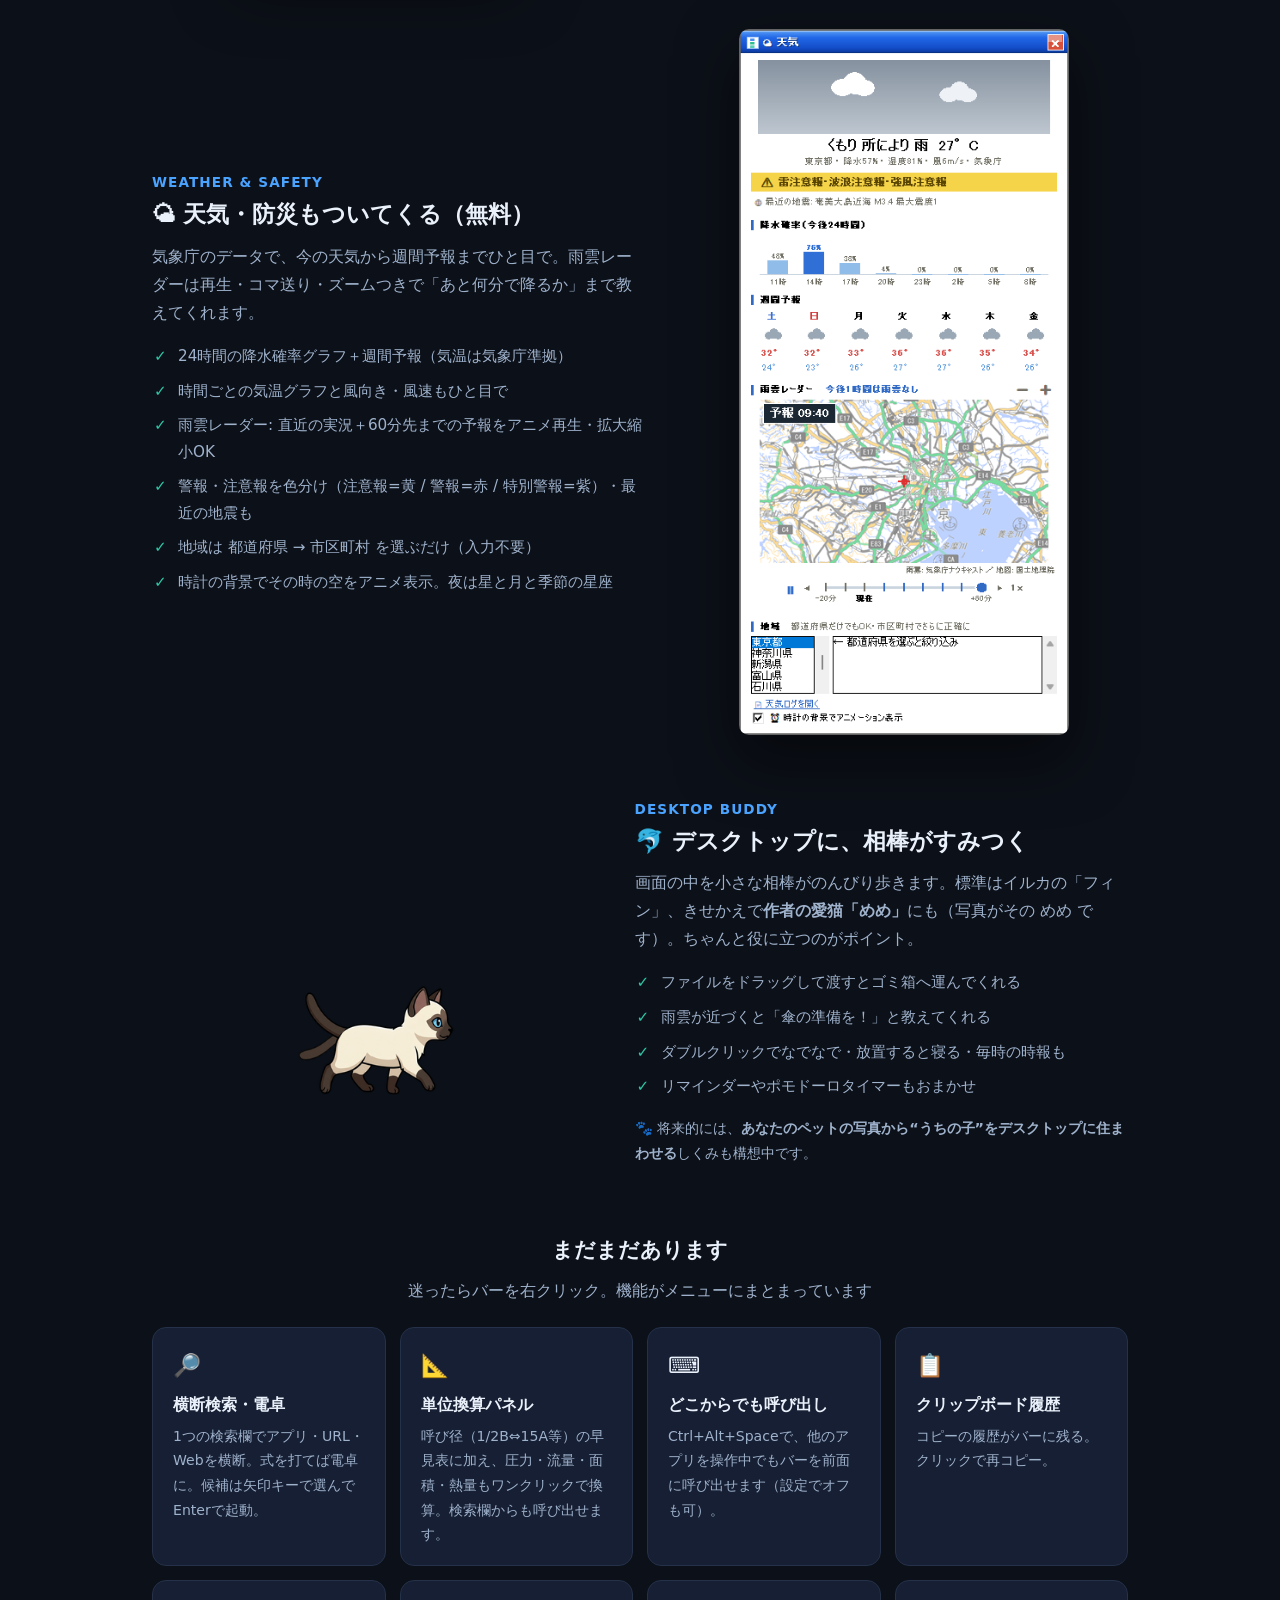
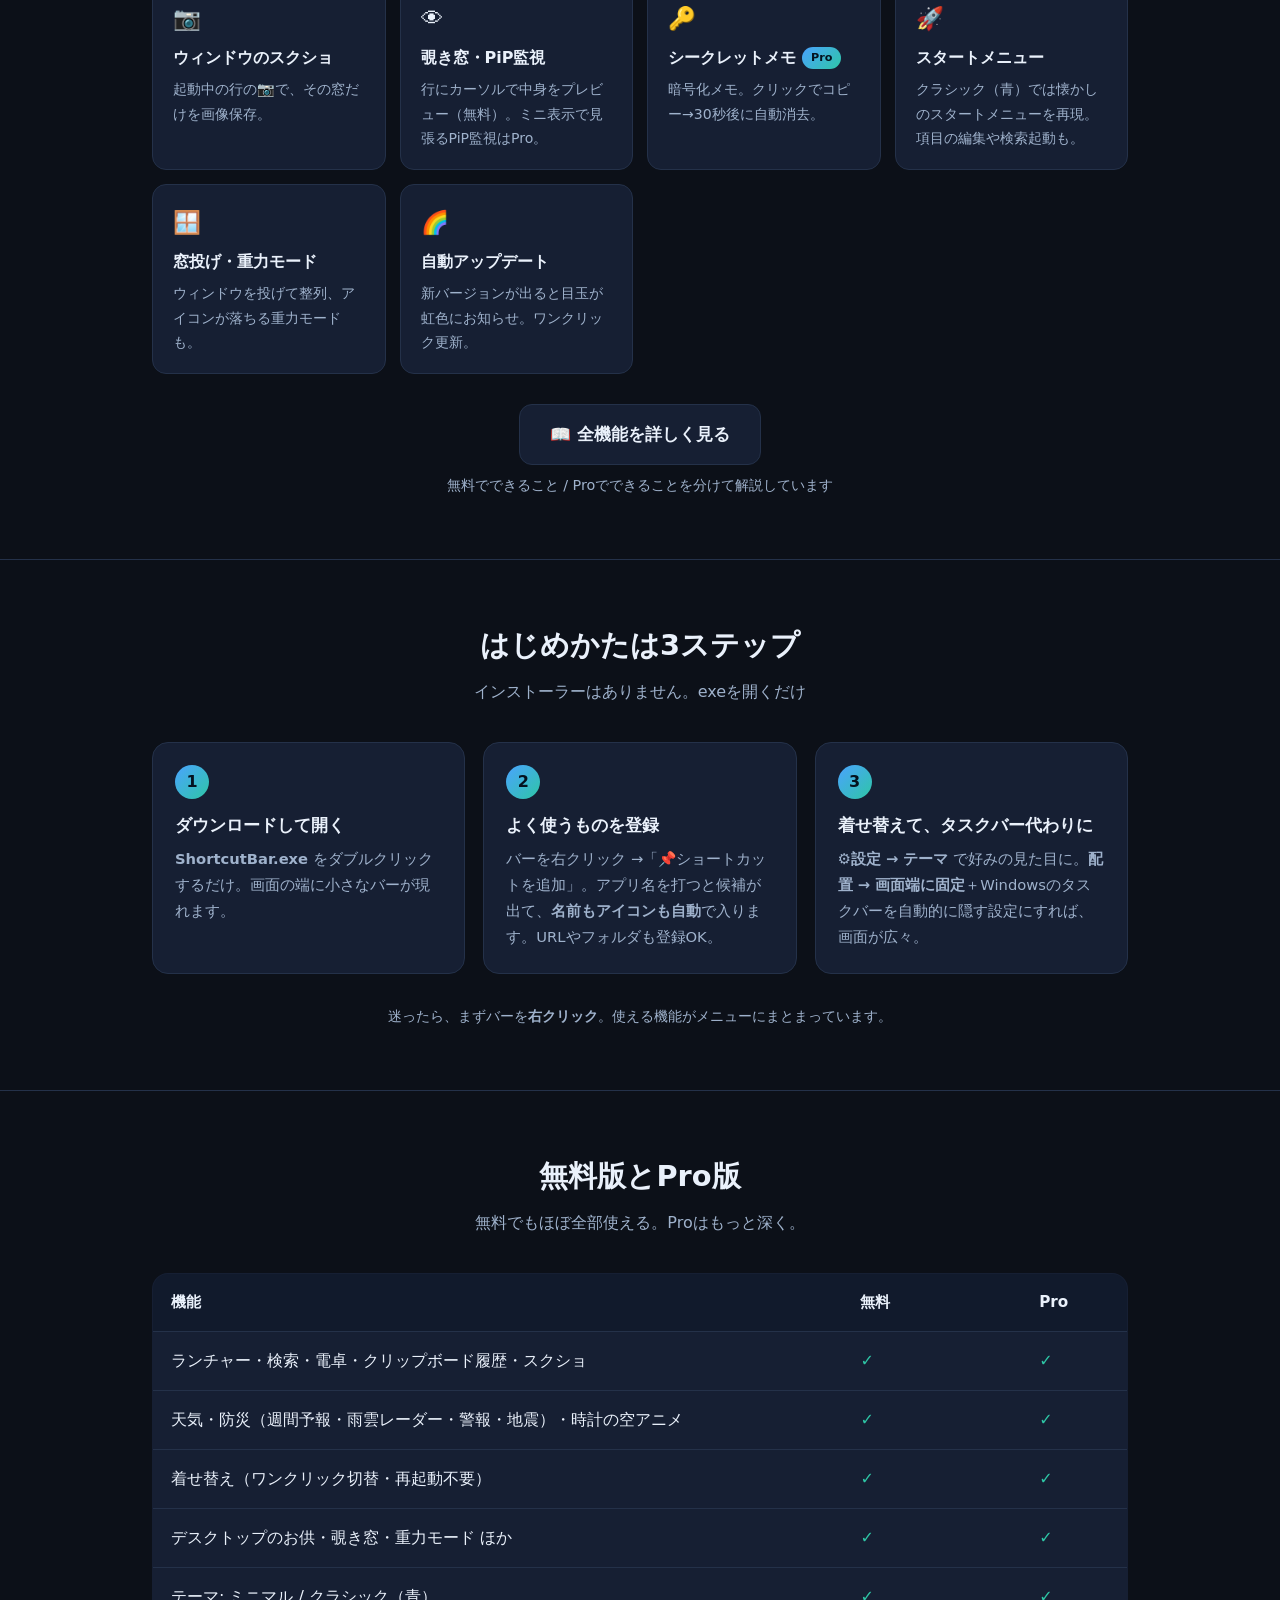
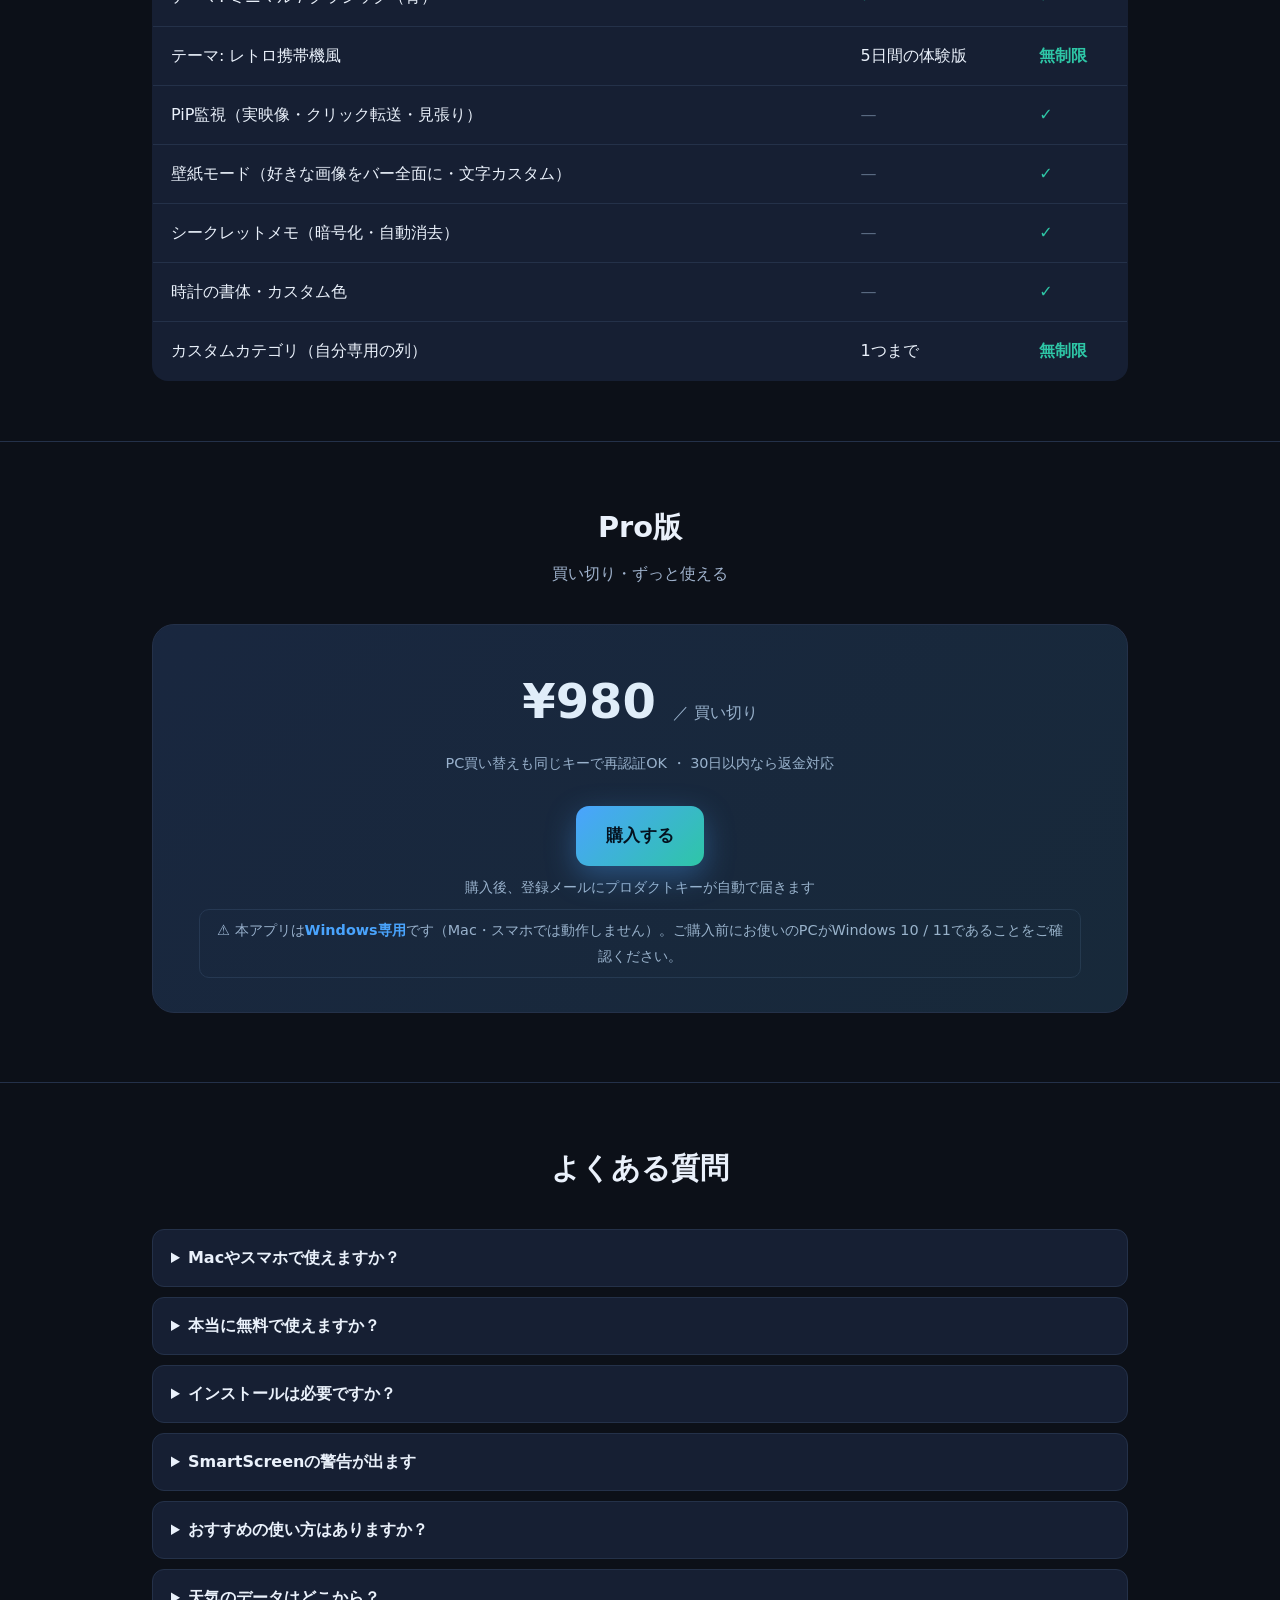
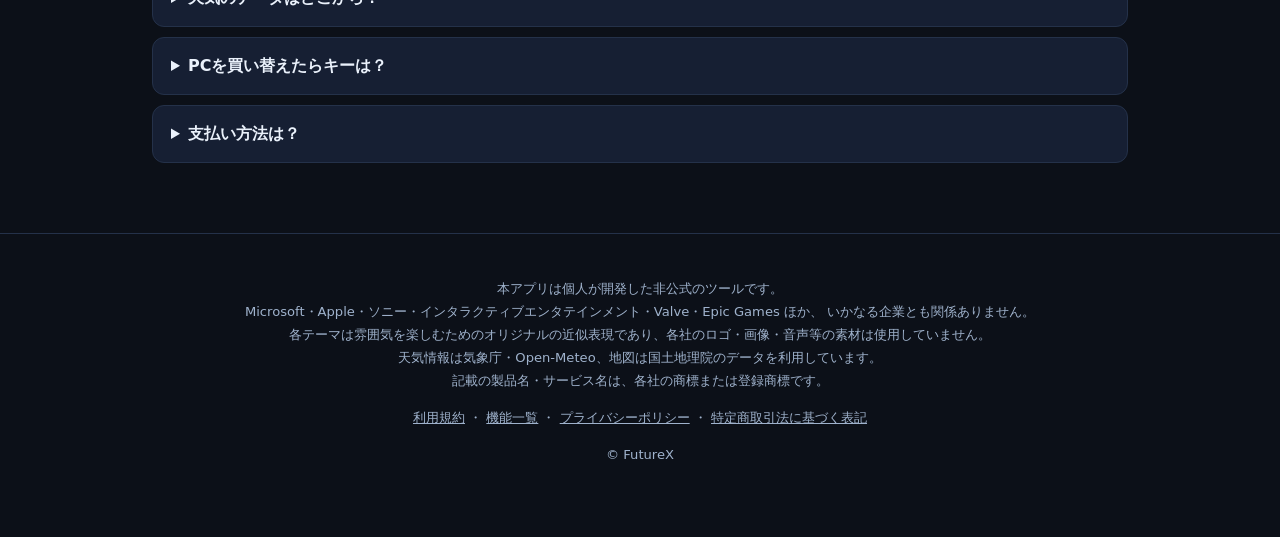
==== commit 6debfb99: "site: 機能説明に特化した features.html を新設＋indexから導線（v1.7.54）" ====
--- a/docs/index.html
+++ b/docs/index.html
@@ -186,6 +186,7 @@
     <a class="logo" href="#"><span>ショートカットバー</span></a>
     <a href="#themes">着せ替え</a>
     <a href="#features">機能</a>
+    <a href="features.html">機能一覧</a>
     <a href="#guide">使い方</a>
     <a href="#pro">価格</a>
     <a href="#faq">FAQ</a>
@@ -321,6 +322,10 @@
       <div class="feat"><div class="ic">🪟</div><h3>窓投げ・重力モード</h3><p>ウィンドウを投げて整列、アイコンが落ちる重力モードも。</p></div>
       <div class="feat"><div class="ic">🌈</div><h3>自動アップデート</h3><p>新バージョンが出ると目玉が虹色にお知らせ。ワンクリック更新。</p></div>
     </div>
+    <p style="text-align:center;margin-top:30px">
+      <a class="btn btn-free" href="features.html">📖 全機能を詳しく見る</a>
+    </p>
+    <p class="note" style="text-align:center">無料でできること / Proでできることを分けて解説しています</p>
   </div>
 </section>
 
@@ -409,7 +414,8 @@
     記載の製品名・サービス名は、各社の商標または登録商標です。</p>
     <p style="margin-top:14px;">
       <a href="terms.html">利用規約</a> ・
-      <a href="privacy.html">プライバシーポリシー</a> ・
+      <a href="features.html">機能一覧</a> ・
+    <a href="privacy.html">プライバシーポリシー</a> ・
       <a href="tokushoho.html">特定商取引法に基づく表記</a>
     </p>
     <p style="margin-top:14px;">© FutureX</p>
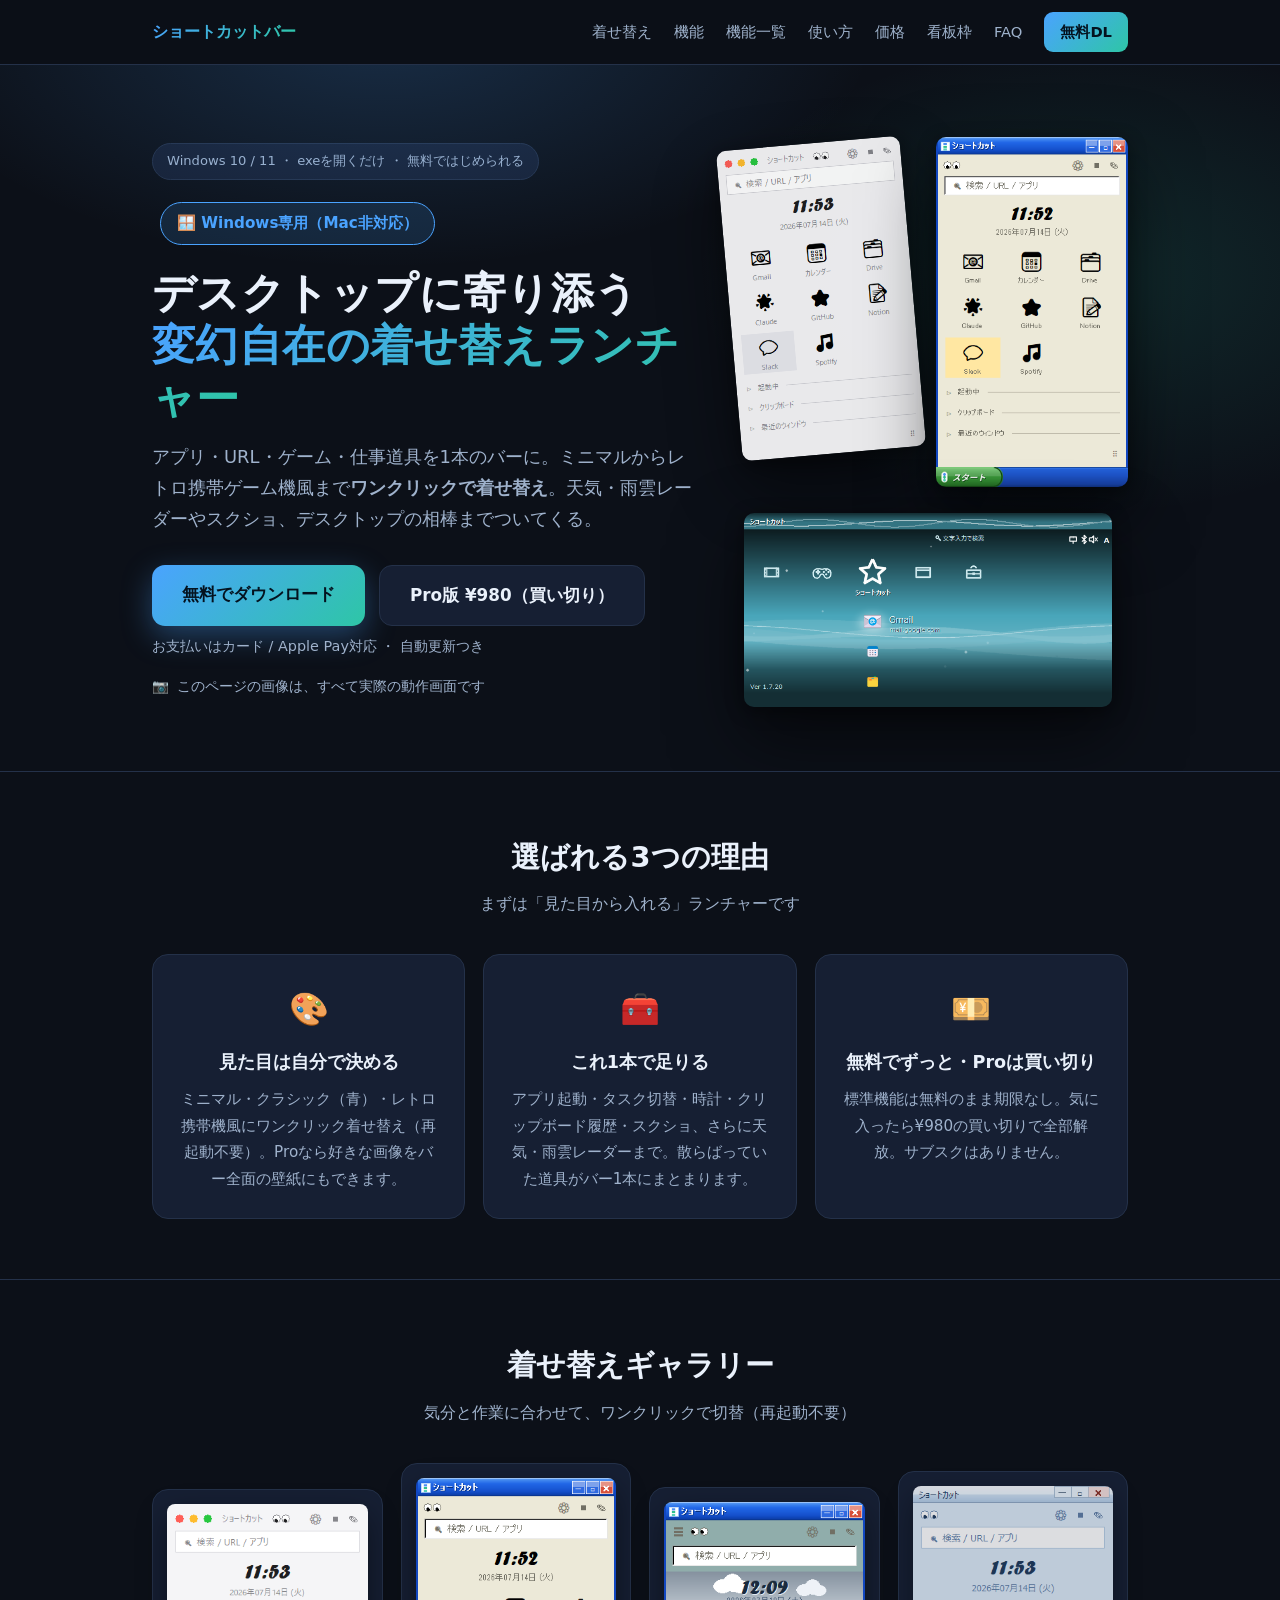
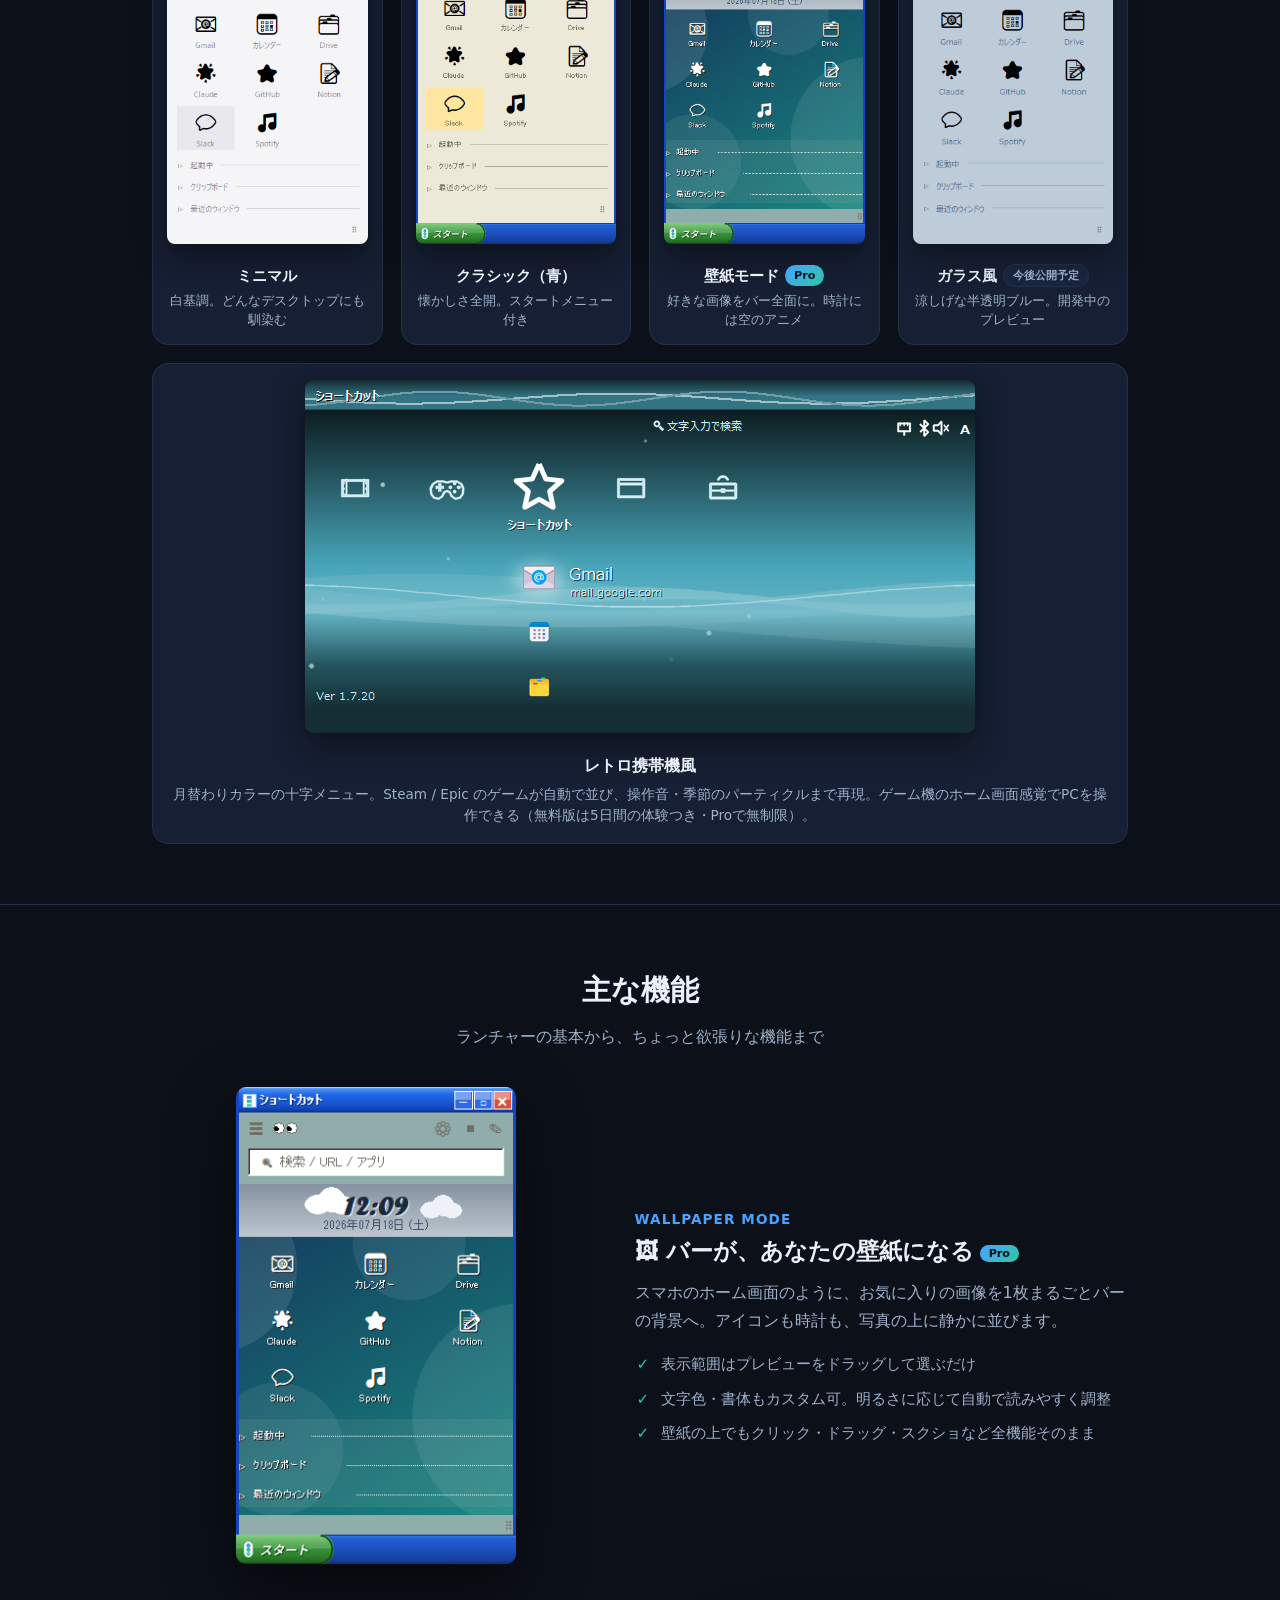
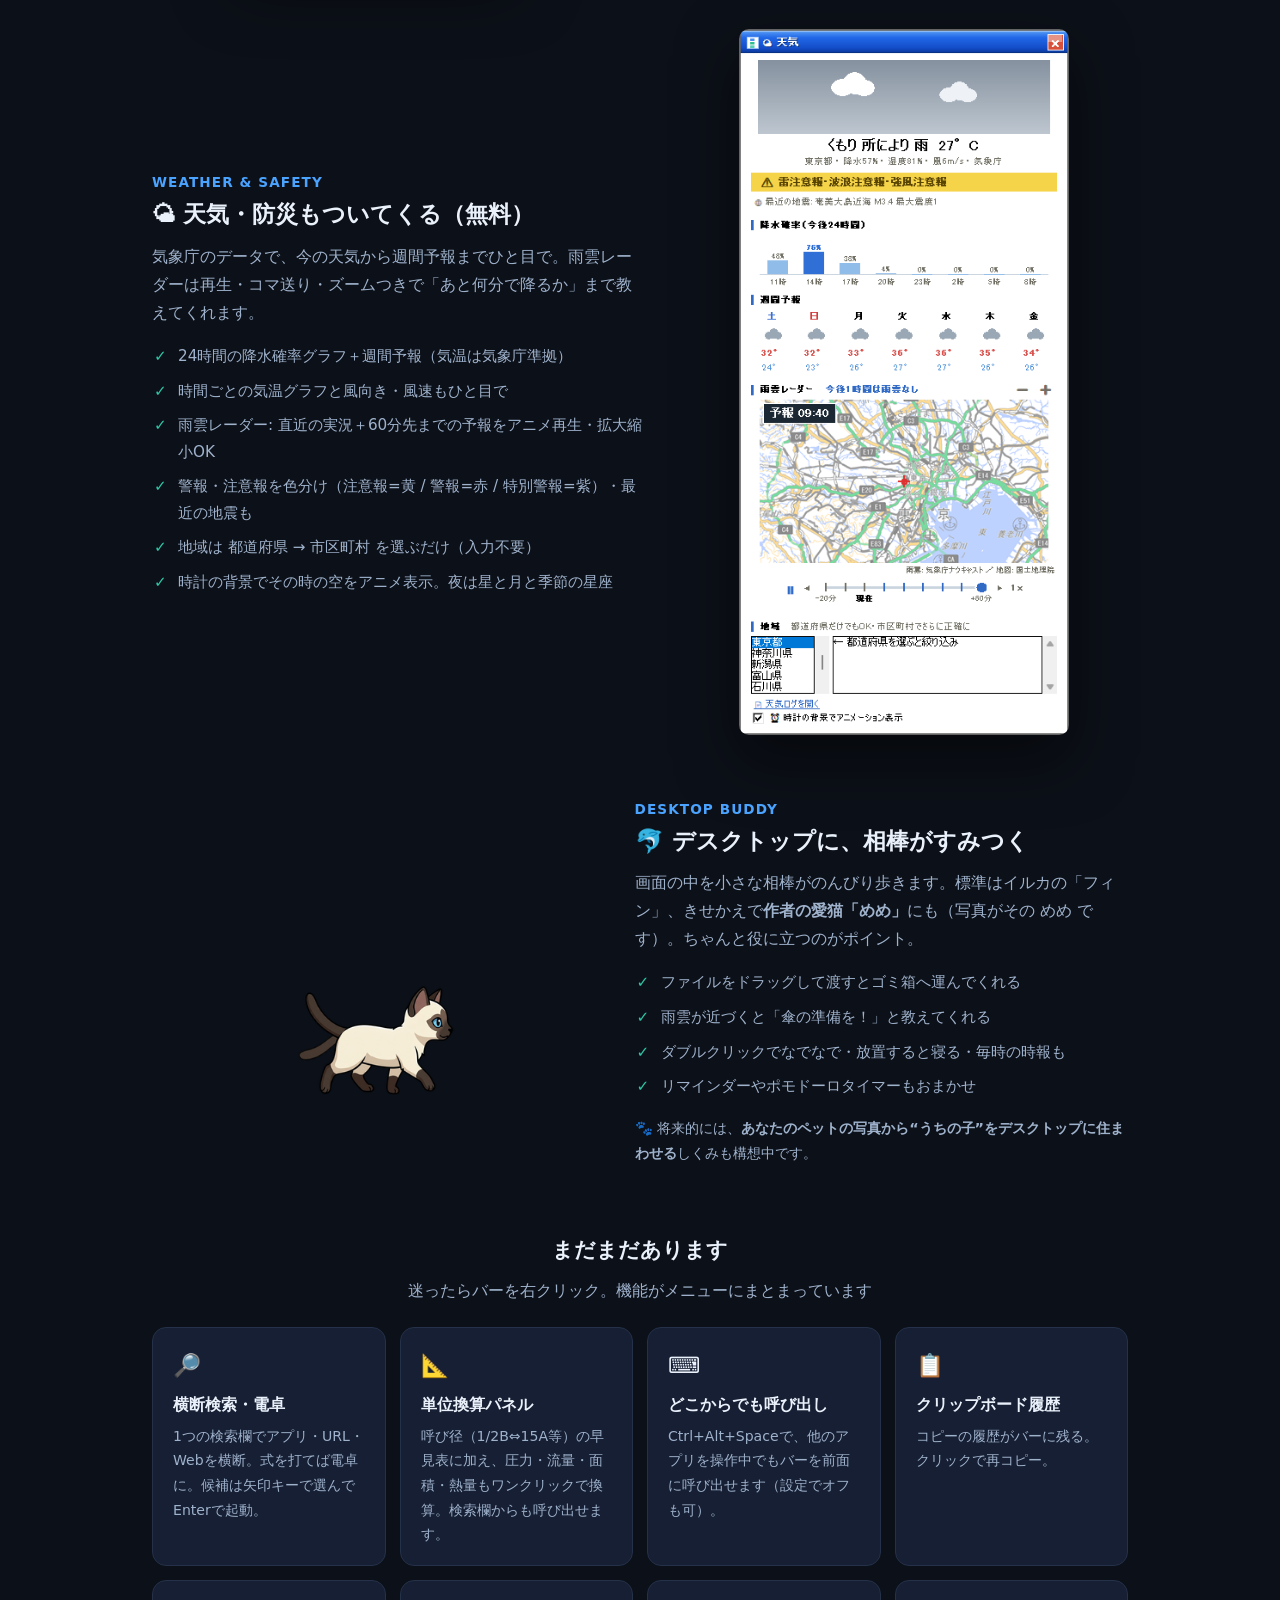
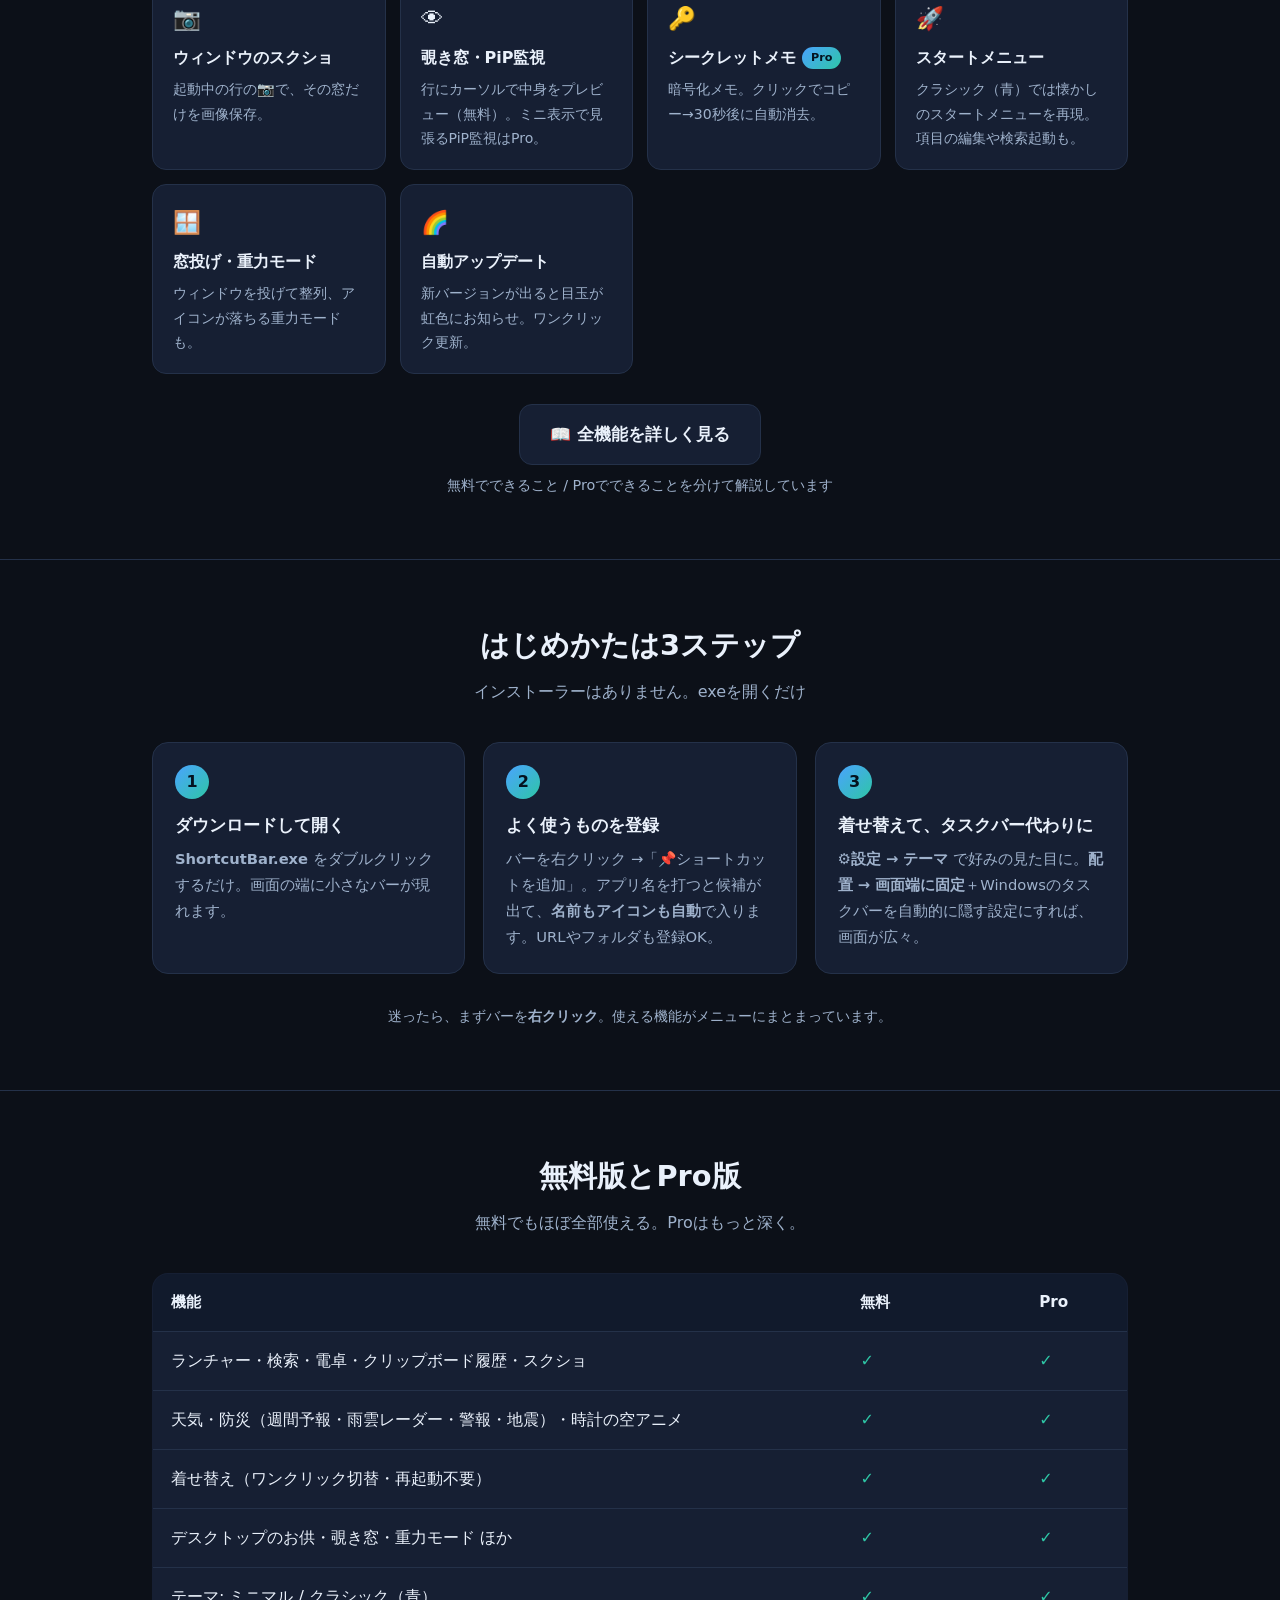
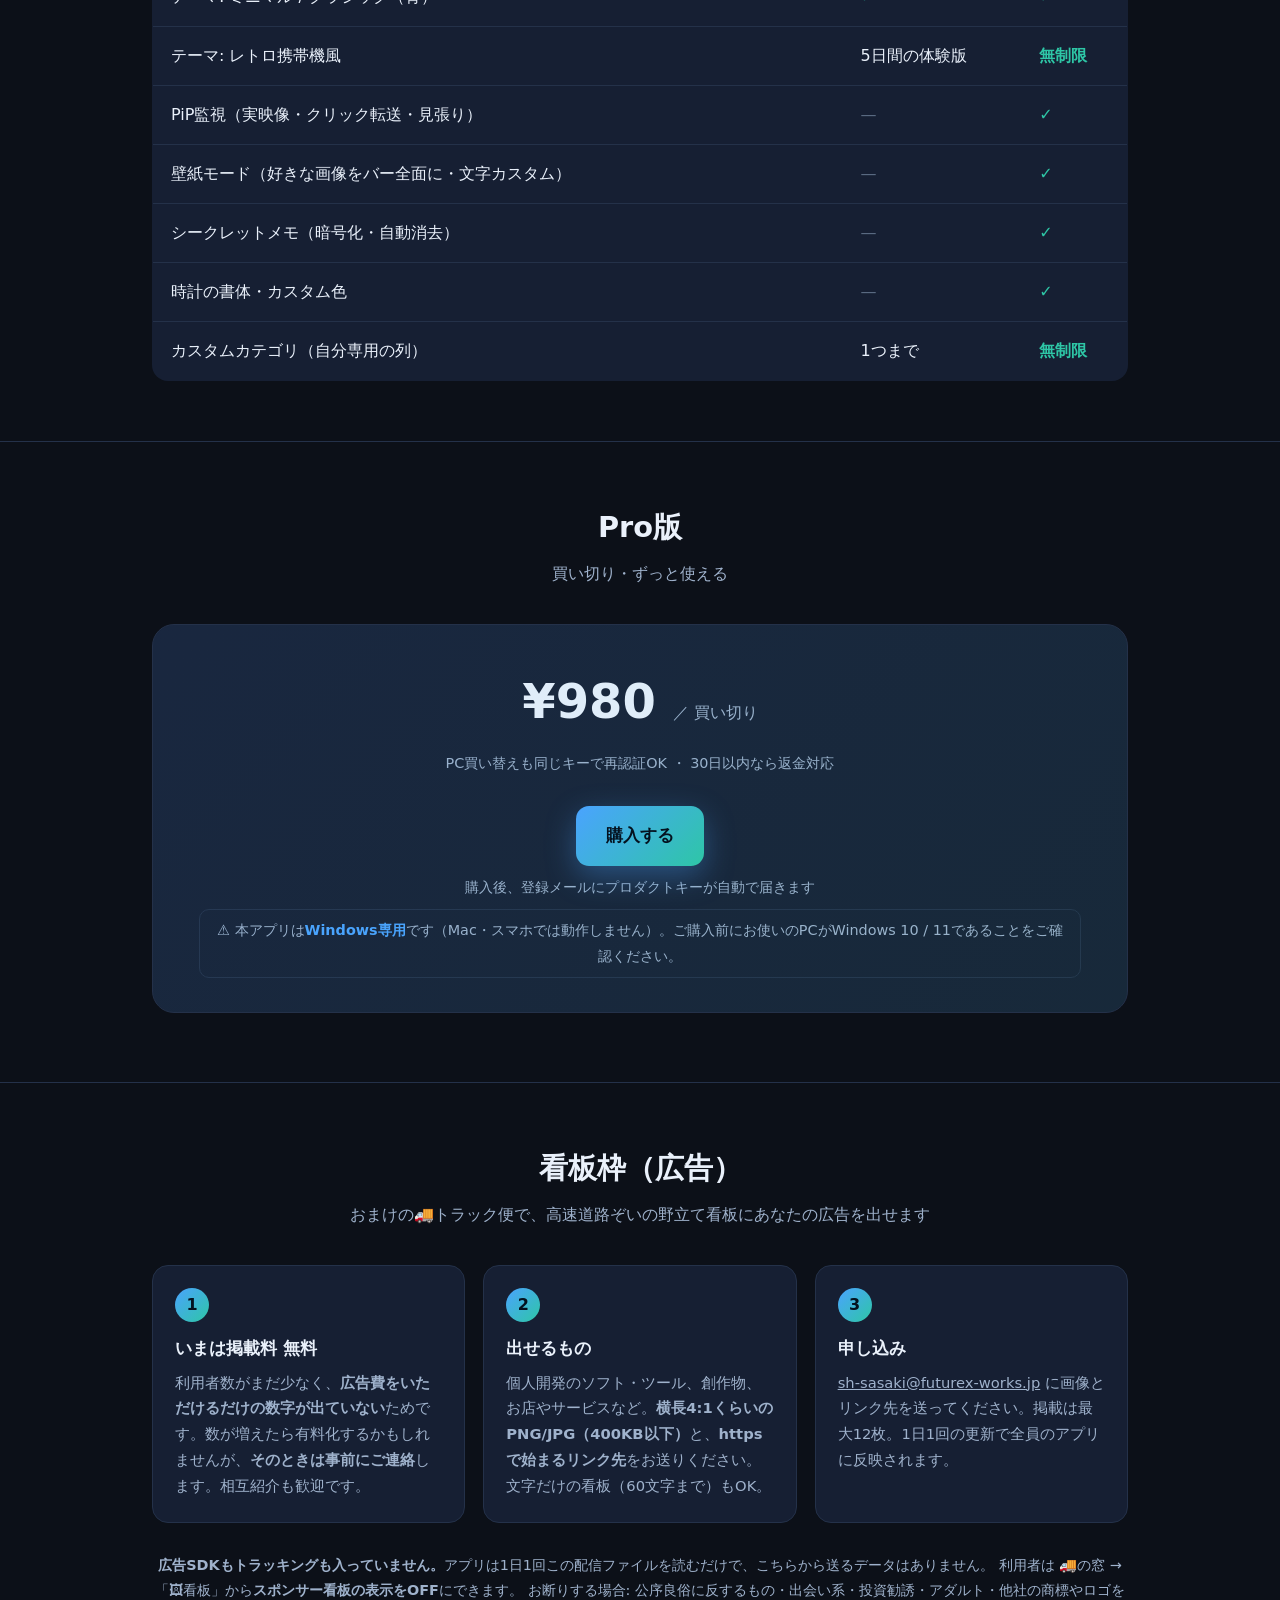
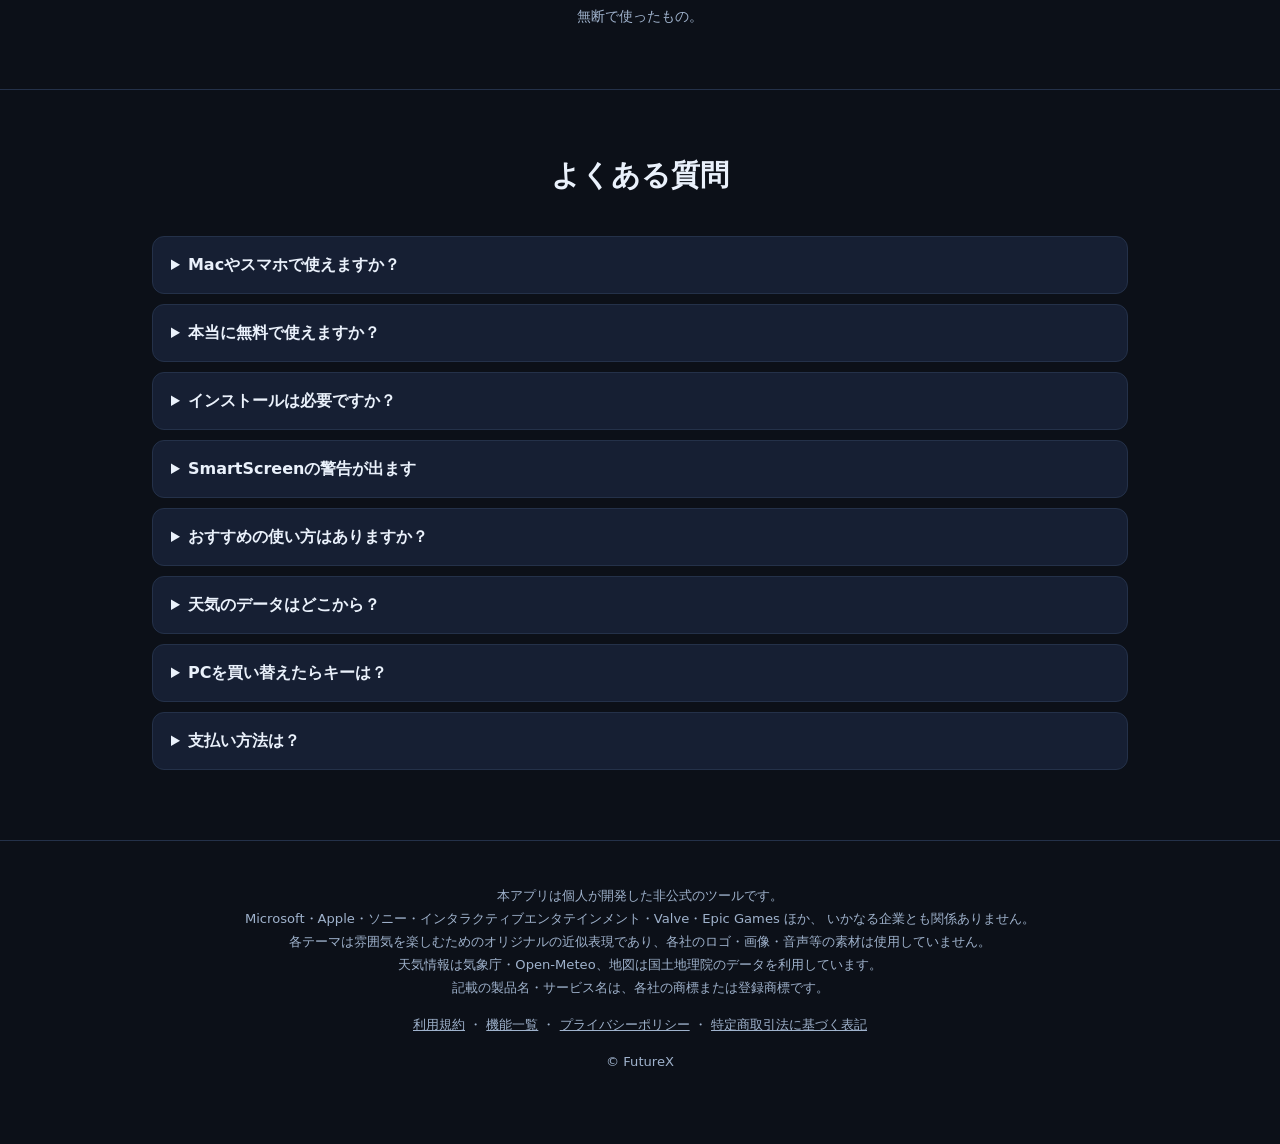
==== commit bae2fa5b: "看板枠の案内を追加＋billboards.json を設置（第86便f）" ====
--- a/docs/index.html
+++ b/docs/index.html
@@ -189,6 +189,7 @@
     <a href="features.html">機能一覧</a>
     <a href="#guide">使い方</a>
     <a href="#pro">価格</a>
+    <a href="#boards">看板枠</a>
     <a href="#faq">FAQ</a>
     <a class="navdl" href="https://github.com/FutureX-jp/shortcut-bar/releases/latest/download/ShortcutBar.exe">無料DL</a>
   </div>
@@ -389,6 +390,35 @@
   </div>
 </section>
 
+<section id="boards">
+  <div class="wrap">
+    <h2>看板枠（広告）</h2>
+    <p class="sub">おまけの🚚トラック便で、高速道路ぞいの野立て看板にあなたの広告を出せます</p>
+    <div class="steps">
+      <div class="step">
+        <div class="num">1</div>
+        <h3>いまは掲載料 無料</h3>
+        <p>利用者数がまだ少なく、<b>広告費をいただけるだけの数字が出ていない</b>ためです。数が増えたら有料化するかもしれませんが、<b>そのときは事前にご連絡</b>します。相互紹介も歓迎です。</p>
+      </div>
+      <div class="step">
+        <div class="num">2</div>
+        <h3>出せるもの</h3>
+        <p>個人開発のソフト・ツール、創作物、お店やサービスなど。<b>横長4:1くらいのPNG/JPG（400KB以下）</b>と、<b>https で始まるリンク先</b>をお送りください。文字だけの看板（60文字まで）もOK。</p>
+      </div>
+      <div class="step">
+        <div class="num">3</div>
+        <h3>申し込み</h3>
+        <p><a href="mailto:sh-sasaki@futurex-works.jp?subject=%E7%9C%8B%E6%9D%BF%E6%9E%A0%E3%81%AE%E7%94%B3%E3%81%97%E8%BE%BC%E3%81%BF">sh-sasaki@futurex-works.jp</a> に画像とリンク先を送ってください。掲載は最大12枚。1日1回の更新で全員のアプリに反映されます。</p>
+      </div>
+    </div>
+    <p class="guide-note">
+      <b>広告SDKもトラッキングも入っていません。</b>アプリは1日1回この配信ファイルを読むだけで、こちらから送るデータはありません。
+      利用者は 🚚の窓 →「🖼看板」から<b>スポンサー看板の表示をOFF</b>にできます。
+      お断りする場合: 公序良俗に反するもの・出会い系・投資勧誘・アダルト・他社の商標やロゴを無断で使ったもの。
+    </p>
+  </div>
+</section>
+
 <section id="faq">
   <div class="wrap">
     <h2>よくある質問</h2>
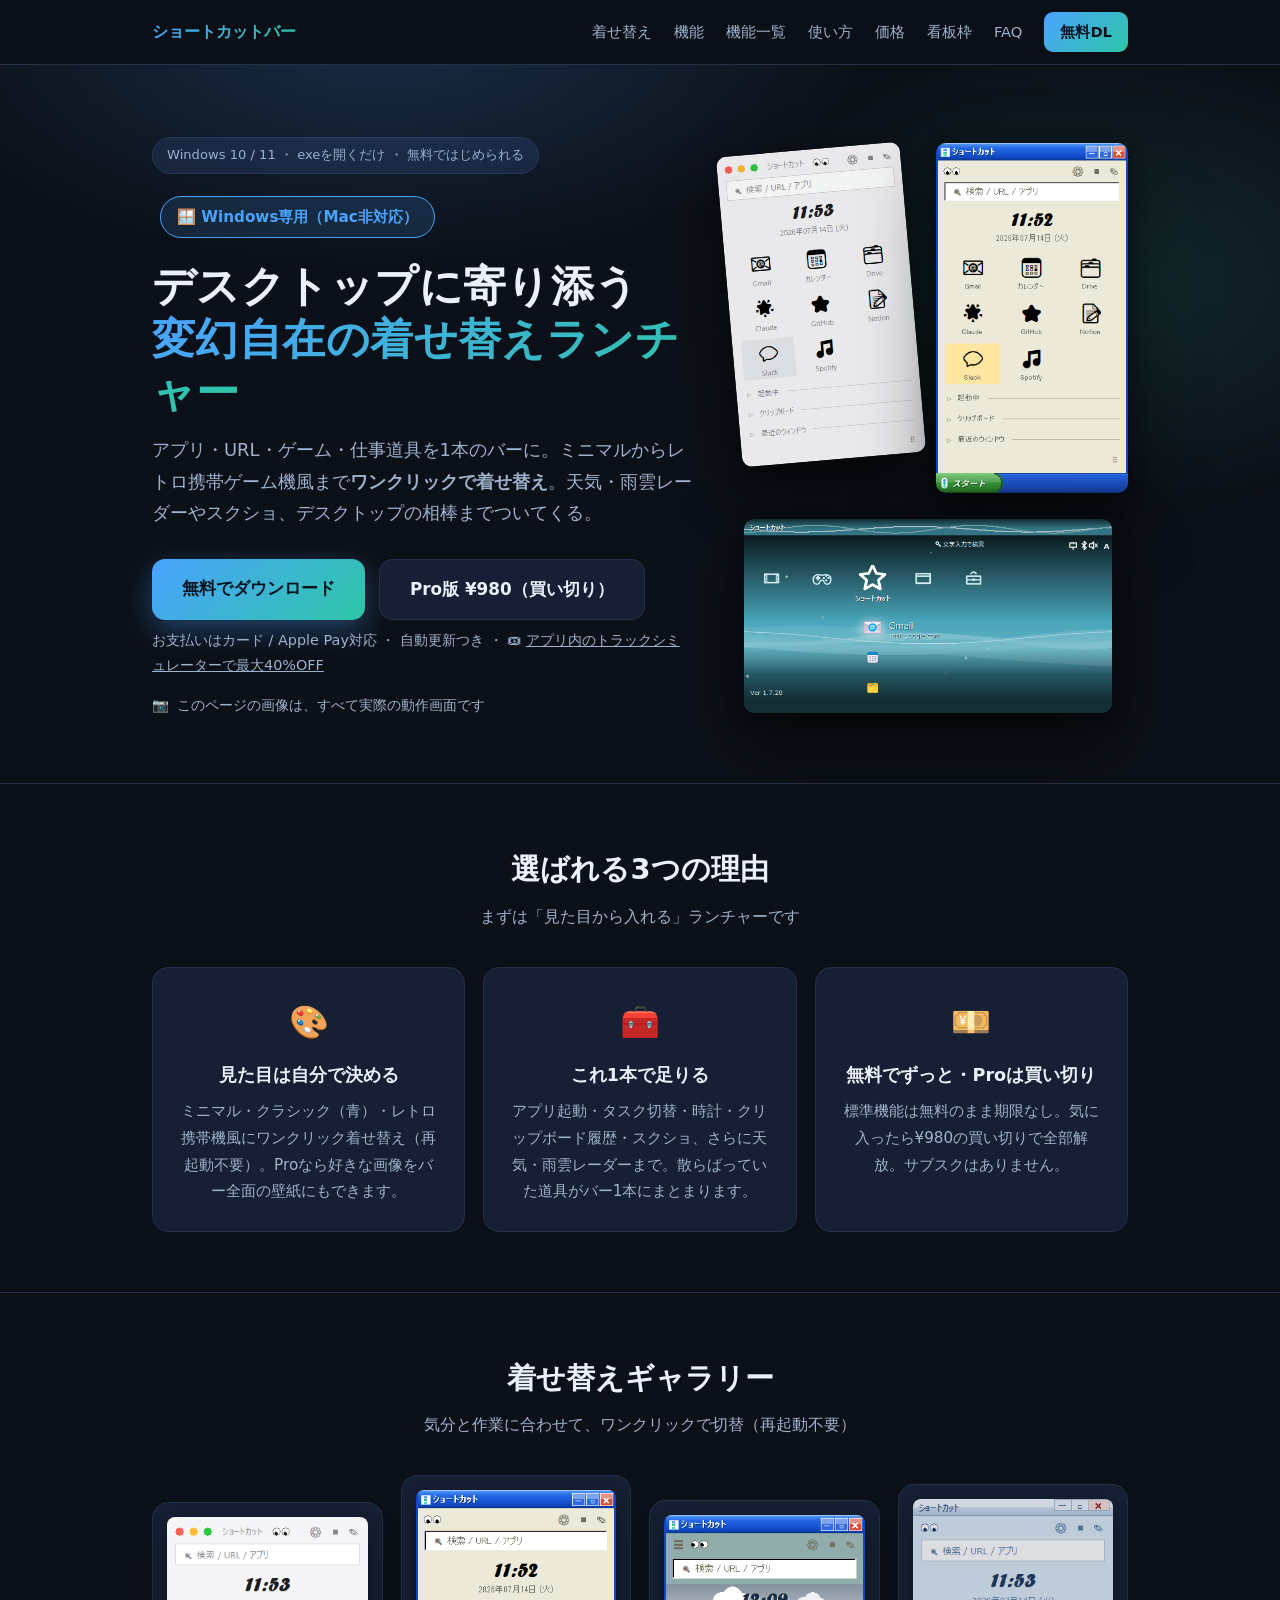
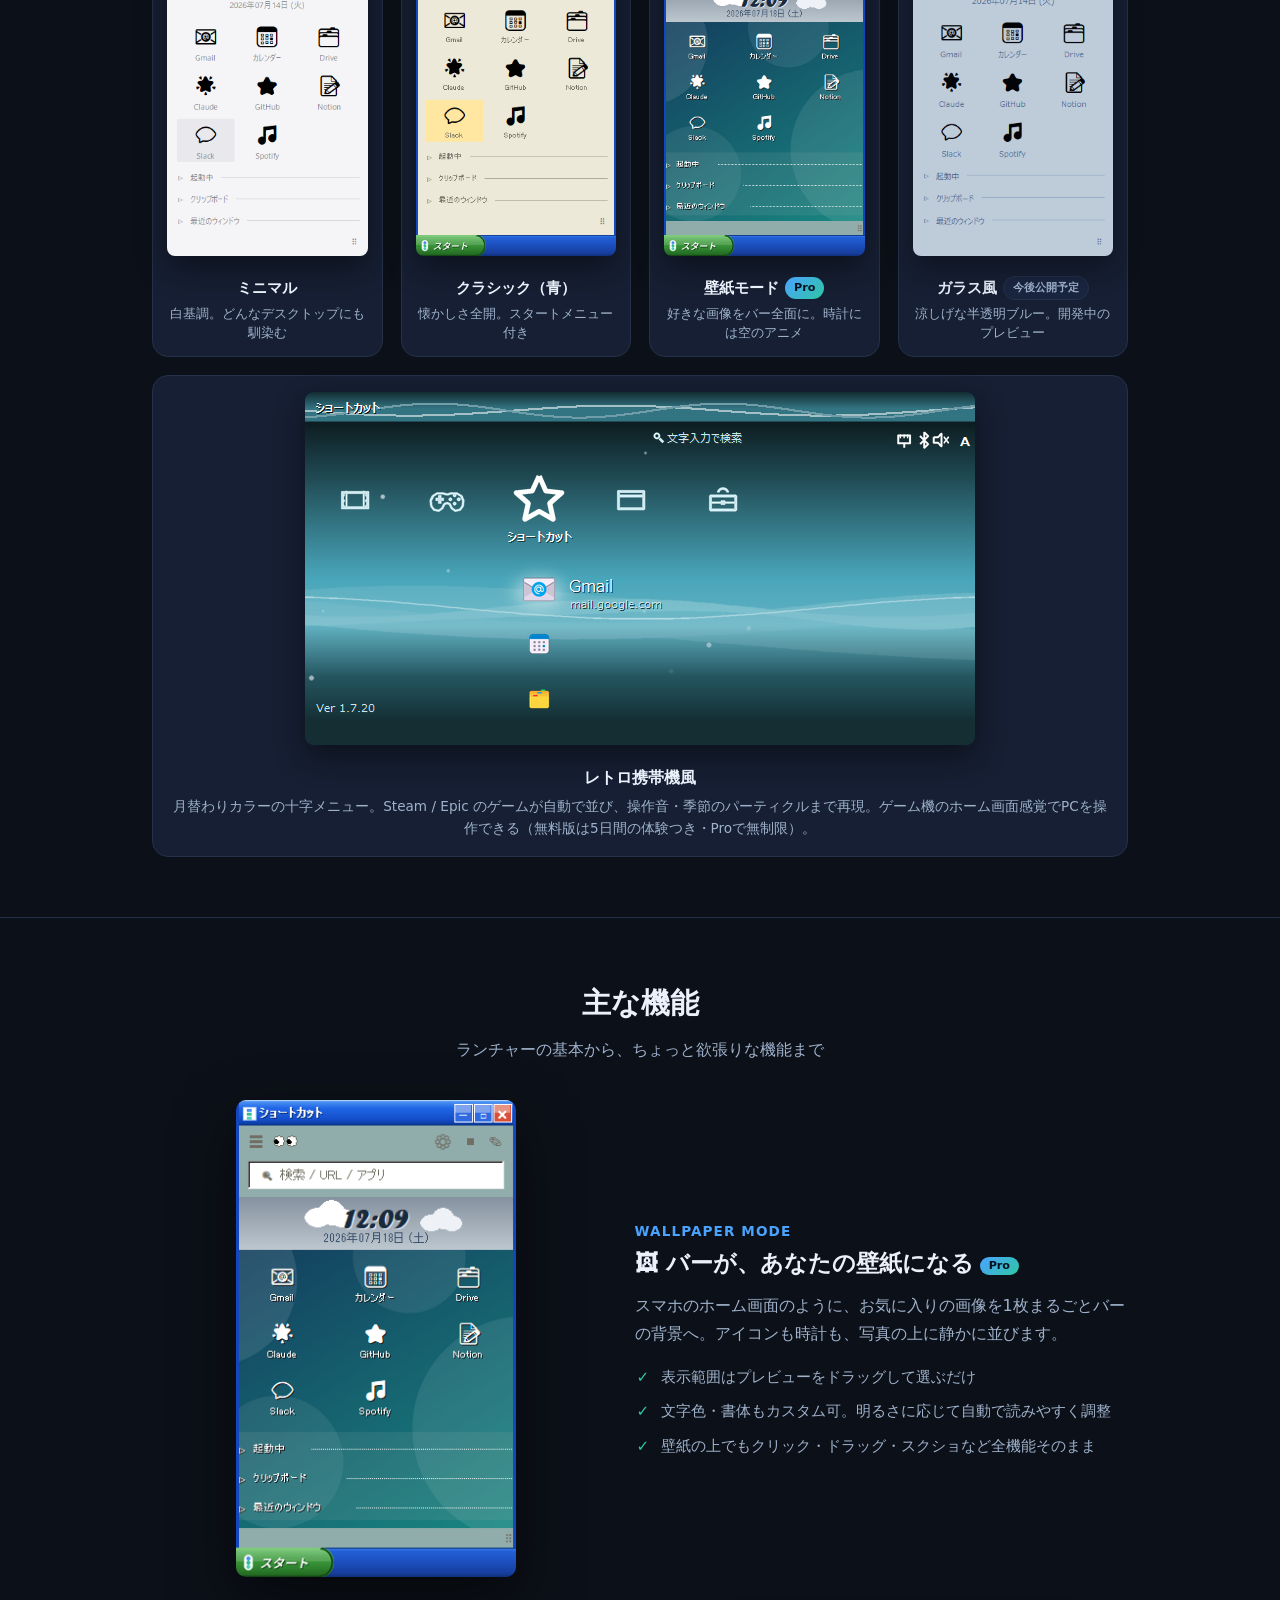
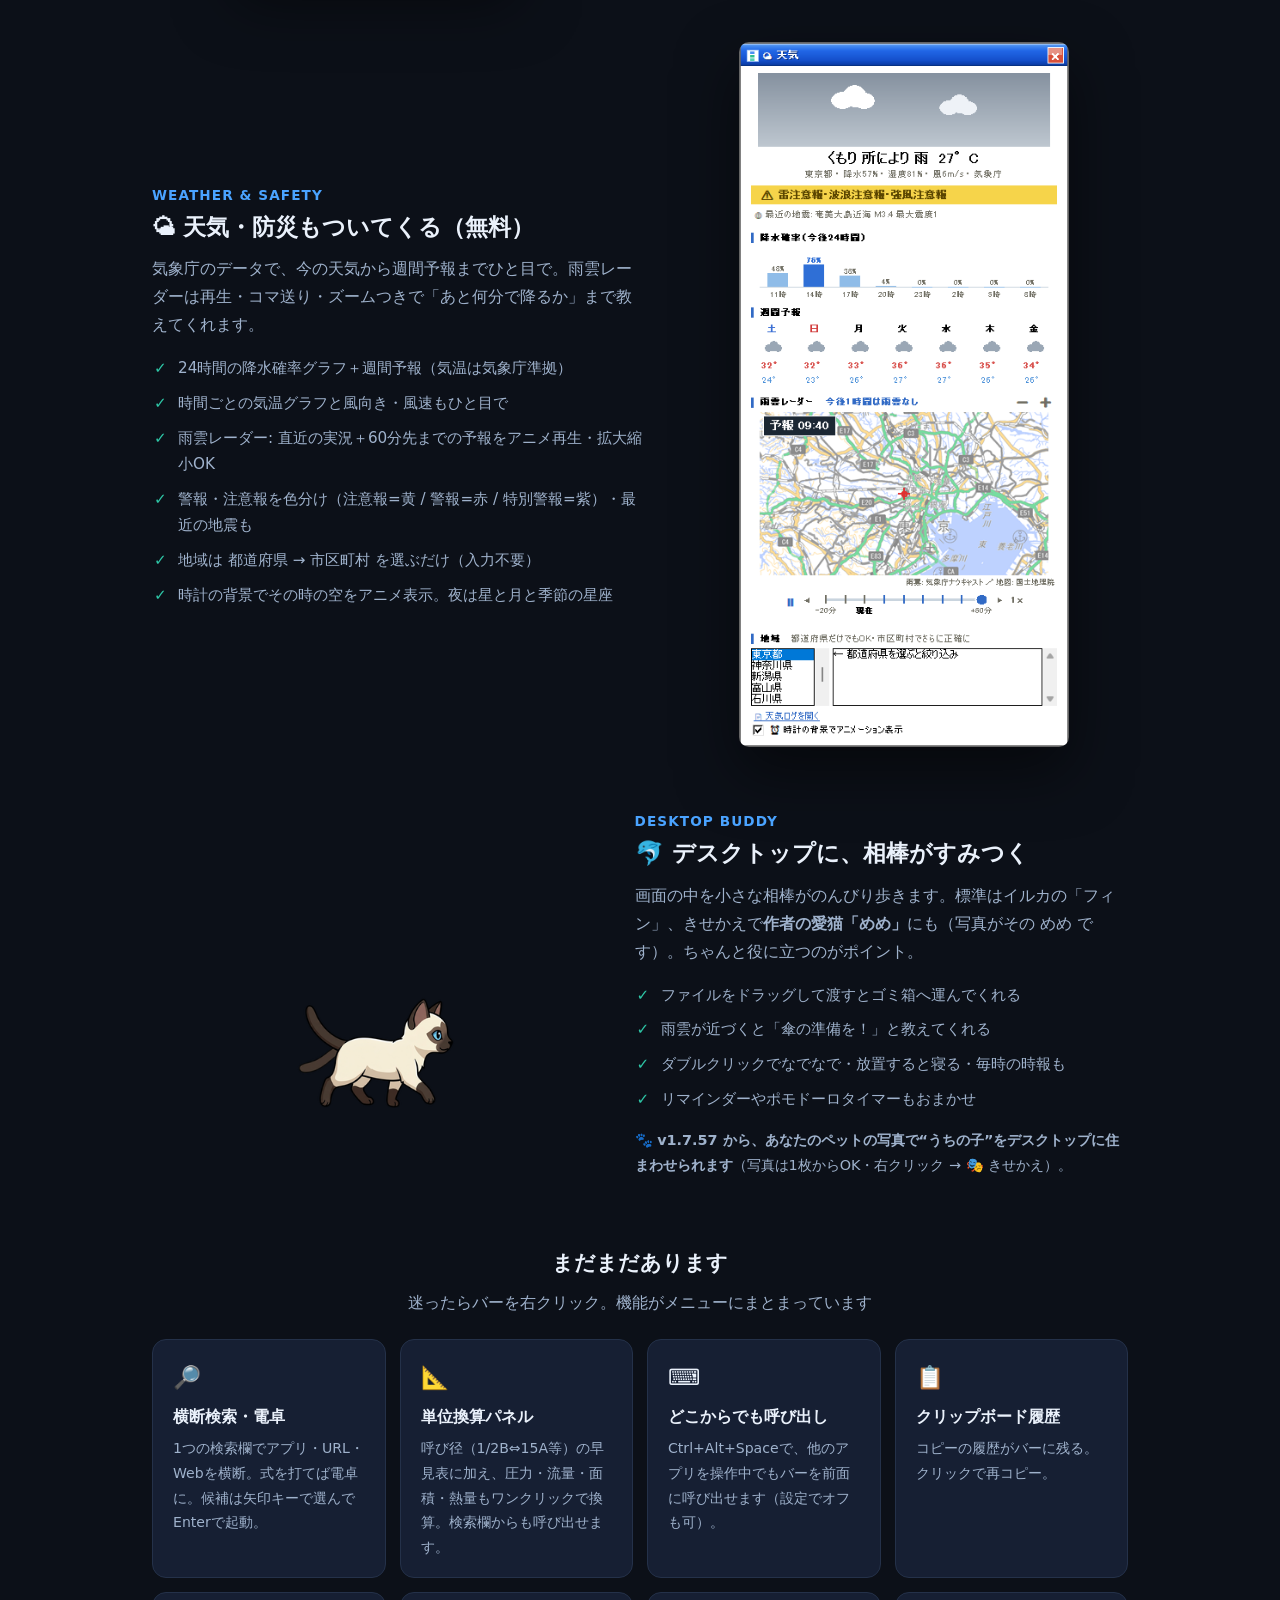
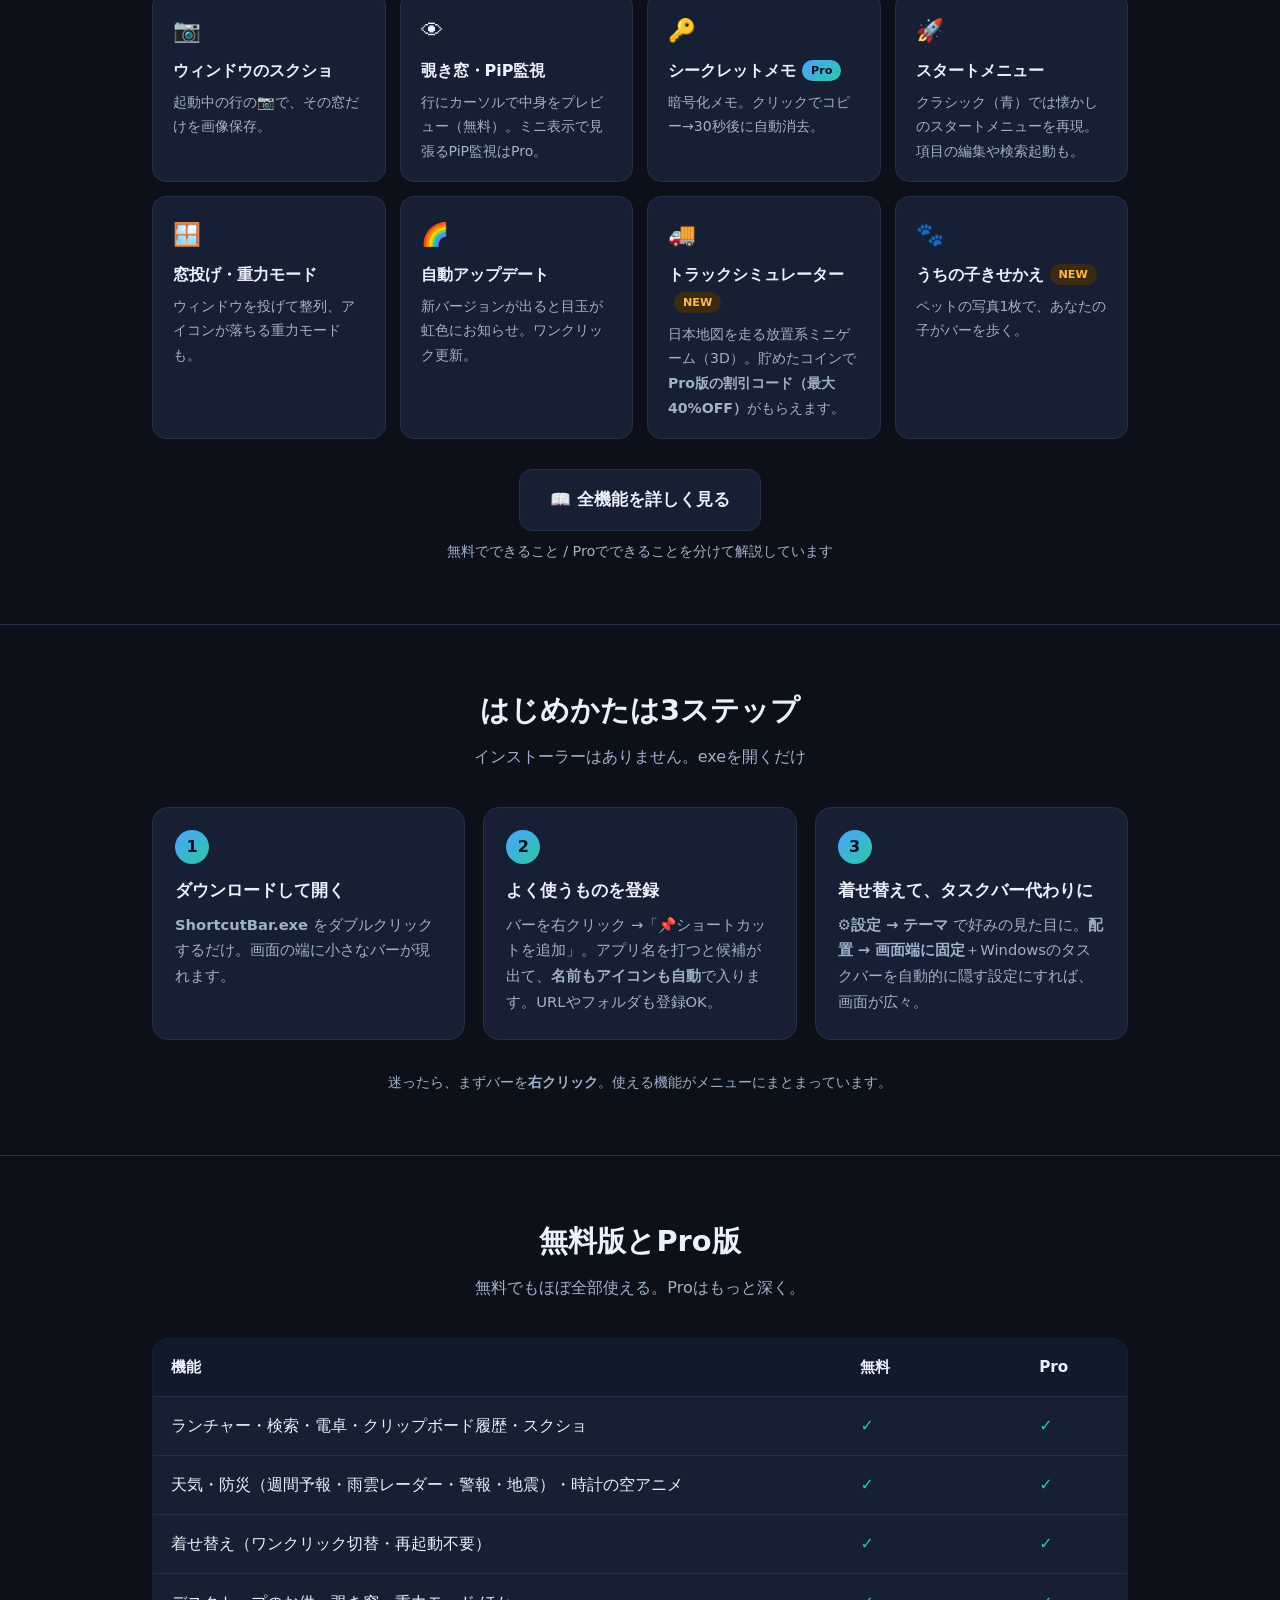
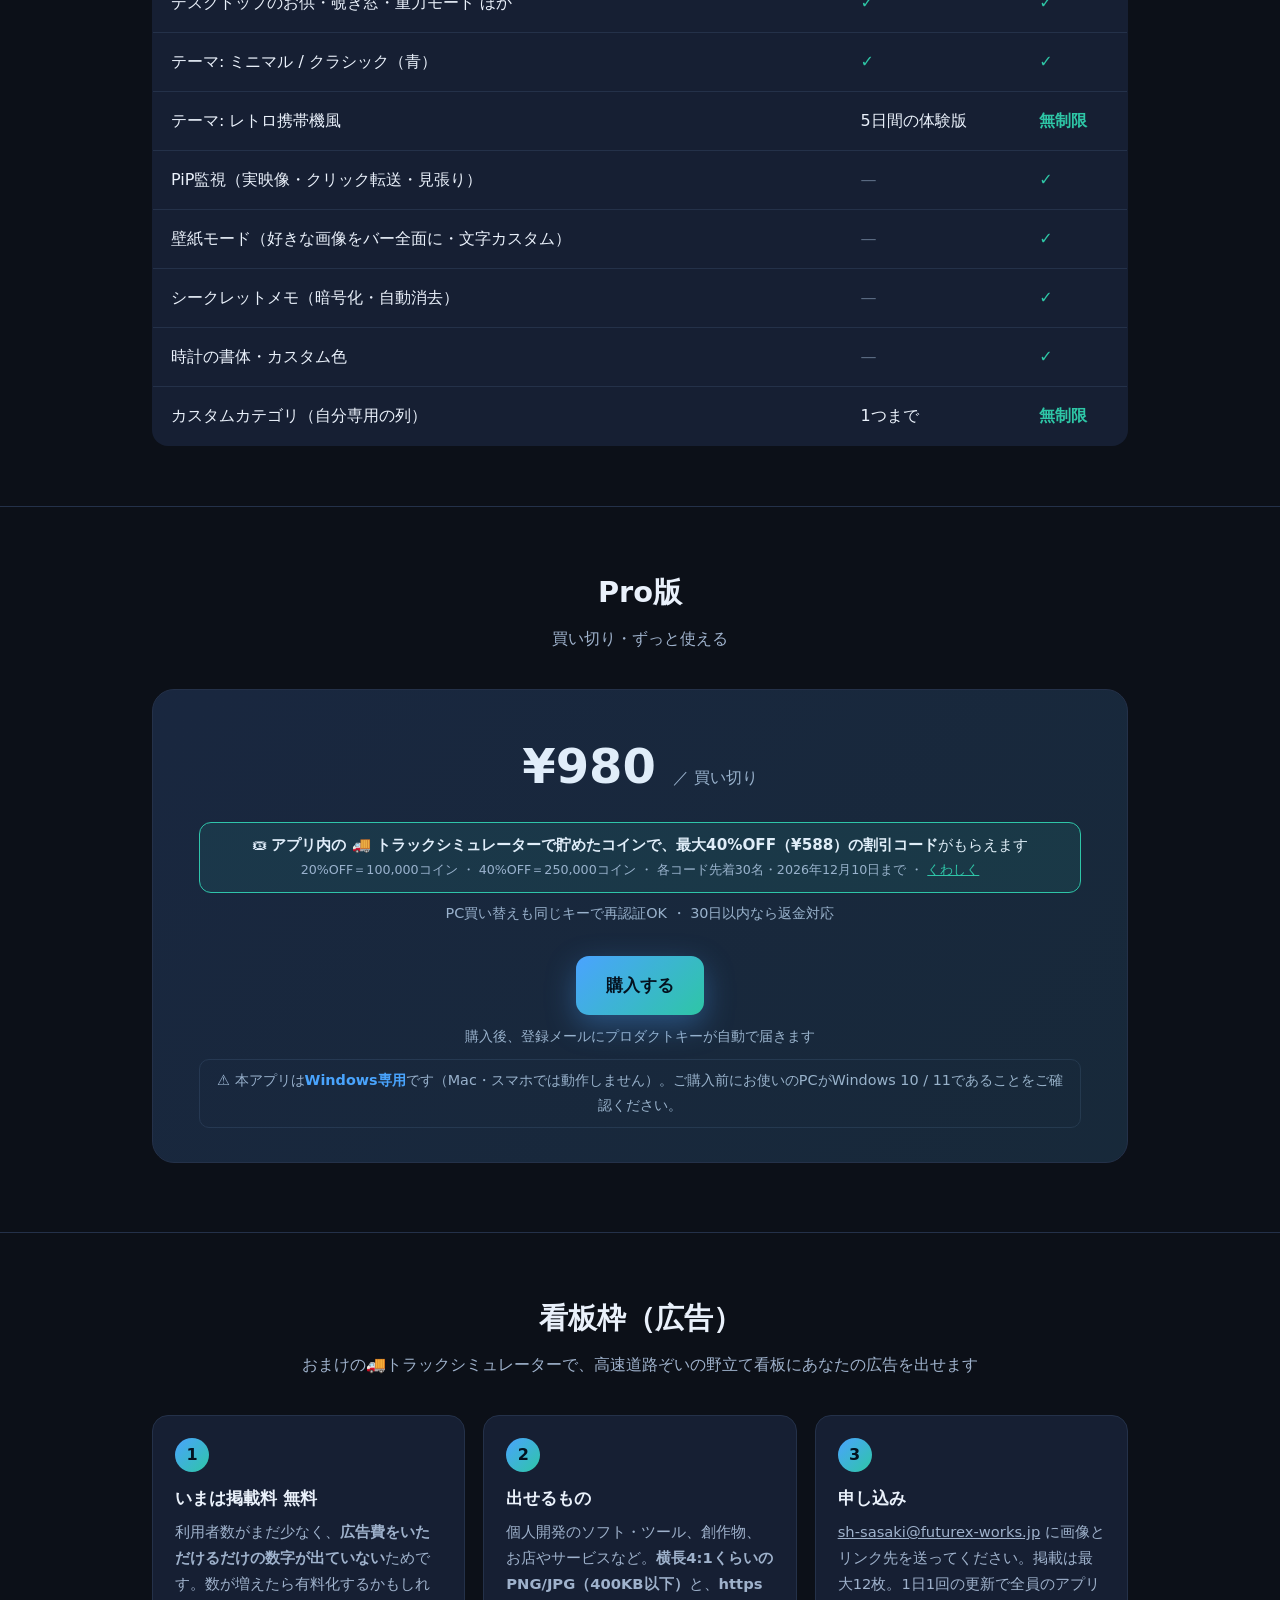
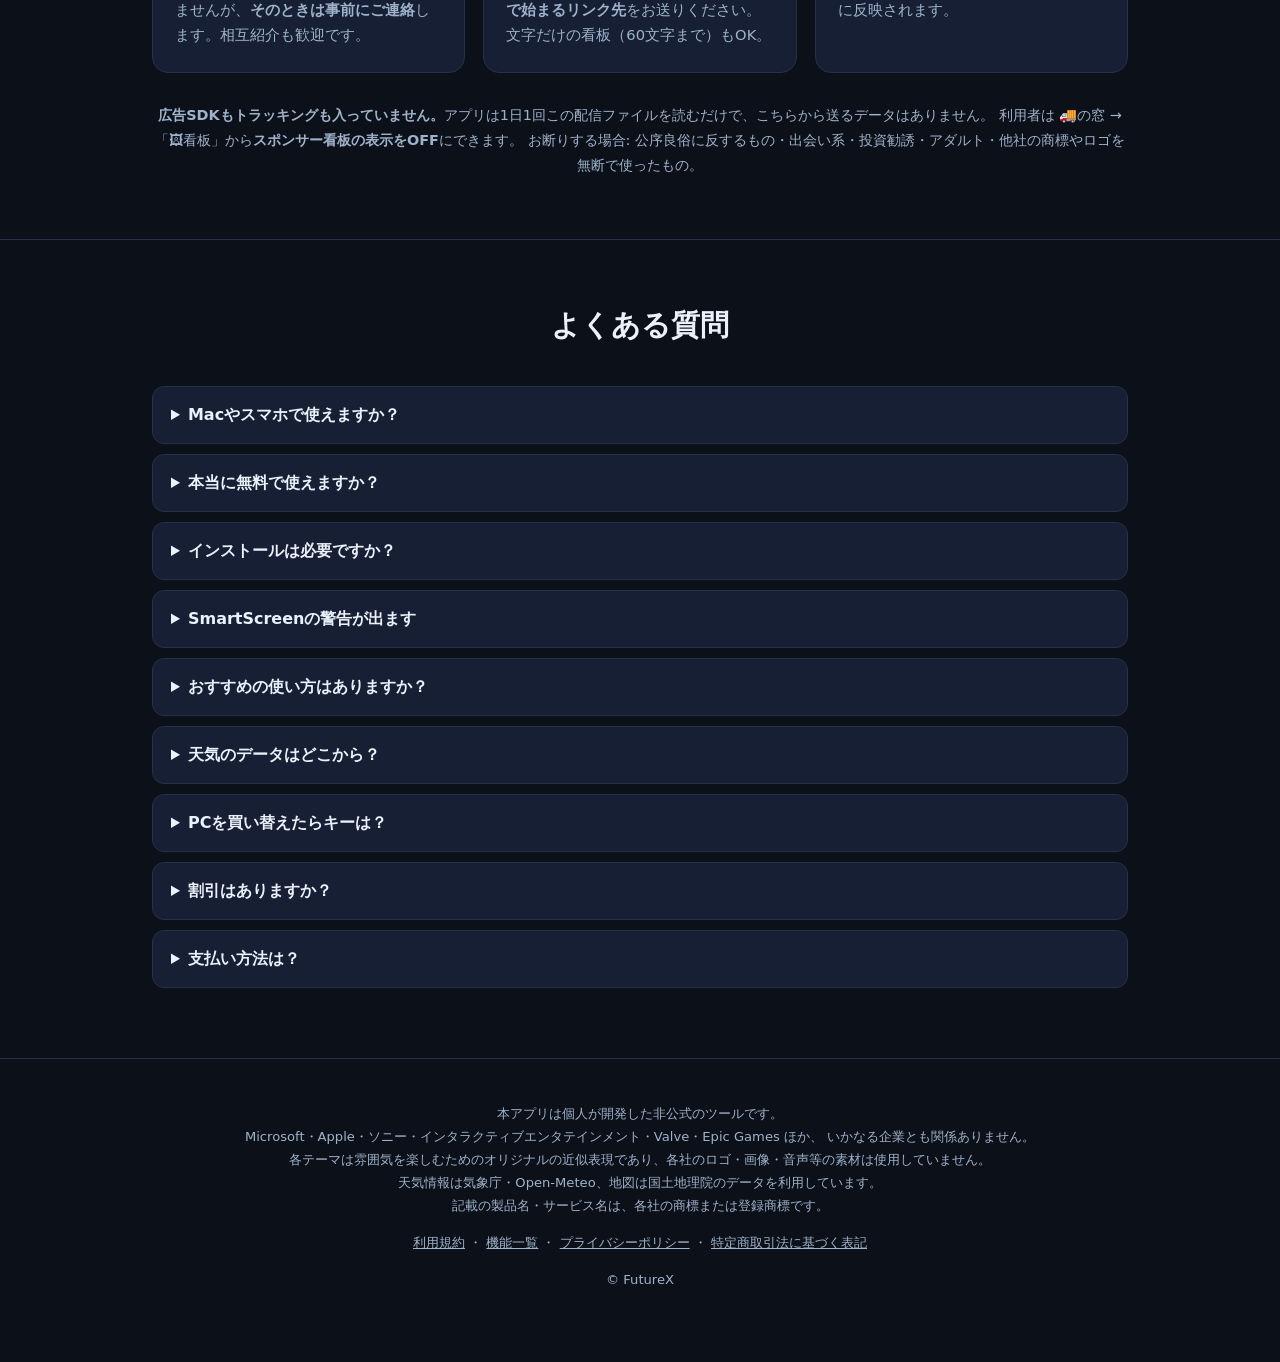
==== commit 54d872d0: "サイト更新（2026-09-11）" ====
--- a/docs/index.html
+++ b/docs/index.html
@@ -176,6 +176,9 @@
 
   footer{text-align:center;color:var(--dim);font-size:.82rem;padding:44px 20px 70px;border-top:1px solid var(--line)}
   .pay{color:var(--dim);font-size:.85rem;margin-top:10px}
+.coupon{margin-top:14px;background:rgba(46,198,166,.10);border:1px solid var(--accent2);
+        border-radius:12px;padding:10px 16px;font-size:.95rem;line-height:1.6}
+.coupon small{color:var(--dim)} .coupon a{color:var(--accent2)}
   @media(max-width:560px){h1{font-size:2.05rem}.amt{font-size:2.4rem}}
 </style>
 </head>
@@ -206,7 +209,7 @@
         <a class="btn btn-pro" href="https://github.com/FutureX-jp/shortcut-bar/releases/latest/download/ShortcutBar.exe">無料でダウンロード</a>
         <a class="btn btn-free" href="#pro">Pro版 ¥980（買い切り）</a>
       </div>
-      <p class="note">お支払いはカード / Apple Pay対応 ・ 自動更新つき</p>
+      <p class="note">お支払いはカード / Apple Pay対応 ・ 自動更新つき ・ 🎟 <a href="#pro" style="color:inherit">アプリ内のトラックシミュレーターで最大40%OFF</a></p>
       <p class="real">このページの画像は、すべて実際の動作画面です</p>
     </div>
     <div class="shots">
@@ -305,7 +308,7 @@
           <li>ダブルクリックでなでなで・放置すると寝る・毎時の時報も</li>
           <li>リマインダーやポモドーロタイマーもおまかせ</li>
         </ul>
-        <p class="note" style="margin-top:12px">🐾 将来的には、<b>あなたのペットの写真から“うちの子”をデスクトップに住まわせる</b>しくみも構想中です。</p>
+        <p class="note" style="margin-top:12px">🐾 <b>v1.7.57 から、あなたのペットの写真で“うちの子”をデスクトップに住まわせられます</b>（写真は1枚からOK・右クリック → 🎭 きせかえ）。</p>
       </div>
     </div>
 
@@ -322,6 +325,8 @@
       <div class="feat"><div class="ic">🚀</div><h3>スタートメニュー</h3><p>クラシック（青）では懐かしのスタートメニューを再現。項目の編集や検索起動も。</p></div>
       <div class="feat"><div class="ic">🪟</div><h3>窓投げ・重力モード</h3><p>ウィンドウを投げて整列、アイコンが落ちる重力モードも。</p></div>
       <div class="feat"><div class="ic">🌈</div><h3>自動アップデート</h3><p>新バージョンが出ると目玉が虹色にお知らせ。ワンクリック更新。</p></div>
+      <div class="feat"><div class="ic">🚚</div><h3>トラックシミュレーター<span class="pro-chip" style="background:#3a2a12;color:#ffb84d">NEW</span></h3><p>日本地図を走る放置系ミニゲーム（3D）。貯めたコインで<b>Pro版の割引コード（最大40%OFF）</b>がもらえます。</p></div>
+      <div class="feat"><div class="ic">🐾</div><h3>うちの子きせかえ<span class="pro-chip" style="background:#3a2a12;color:#ffb84d">NEW</span></h3><p>ペットの写真1枚で、あなたの子がバーを歩く。</p></div>
     </div>
     <p style="text-align:center;margin-top:30px">
       <a class="btn btn-free" href="features.html">📖 全機能を詳しく見る</a>
@@ -382,6 +387,8 @@
     <p class="sub">買い切り・ずっと使える</p>
     <div class="pricebox">
       <div class="amt">¥980 <small>／ 買い切り</small></div>
+      <p class="coupon">🎟 <b>アプリ内の 🚚 トラックシミュレーターで貯めたコインで、最大40%OFF（¥588）の割引コード</b>がもらえます<br>
+        <small>20%OFF＝100,000コイン ・ 40%OFF＝250,000コイン ・ 各コード先着30名・2026年12月10日まで ・ <a href="features.html#truck">くわしく</a></small></p>
       <p class="note">PC買い替えも同じキーで再認証OK ・ 30日以内なら返金対応</p>
       <div class="cta" style="justify-content:center"><a class="btn btn-pro" href="https://buy.stripe.com/eVqbIT6247Xn3i59s87Vm00">購入する</a></div>
       <p class="pay">購入後、登録メールにプロダクトキーが自動で届きます</p>
@@ -393,7 +400,7 @@
 <section id="boards">
   <div class="wrap">
     <h2>看板枠（広告）</h2>
-    <p class="sub">おまけの🚚トラック便で、高速道路ぞいの野立て看板にあなたの広告を出せます</p>
+    <p class="sub">おまけの🚚トラックシミュレーターで、高速道路ぞいの野立て看板にあなたの広告を出せます</p>
     <div class="steps">
       <div class="step">
         <div class="num">1</div>
@@ -430,6 +437,7 @@
     <details><summary>おすすめの使い方はありますか？</summary><p>作者のおすすめは、Windowsの標準タスクバーを隠して<b>ショートカットバーをタスクバー代わりにする</b>使い方です。設定は2ステップ:</p><ol><li>バーの <b>⚙設定 → 配置 → 「画面端に固定」</b> で好きな画面端にドッキング</li><li>Windowsの<b>設定 → 個人用設定 → タスクバー → 「タスクバーを自動的に隠す」をON</b></li></ol><p>アプリの切替・時計・天気・クリップボード履歴はバーに揃っているので、標準タスクバーなしで画面を広く使えます。</p></details>
     <details><summary>天気のデータはどこから？</summary><p>日本国内は気象庁の公開データ（予報・警報・地震・雨雲ナウキャスト）を使用し、雨雲レーダーの地図は国土地理院のタイルを使用しています。海外の地点はOpen-Meteoを利用します。</p></details>
     <details><summary>PCを買い替えたらキーは？</summary><p>同じメールアドレスとキーでそのまま再認証できます。回数制限はありません。</p></details>
+    <details><summary>割引はありますか？</summary><p>あります。アプリ内の <b>🚚 トラックシミュレーター</b>（無料のミニゲーム）で貯めたコインを、🔧 ガレージの「券」の棚で <b>Pro版の割引コード</b>に換えられます。20%OFF（¥784）は100,000コイン、40%OFF（¥980 → ¥588）は250,000コイン。買うと割引コード入りの購入ページがその場で開きます。各コード先着30名・2026年12月10日まで。コインは1日でおよそ5,000貯まります。</p></details>
     <details><summary>支払い方法は？</summary><p>各種クレジットカード・Apple Payに対応（Stripeで安全に決済されます）。PayPayは現在審査中で、近日対応予定です。</p></details>
   </div>
 </section>
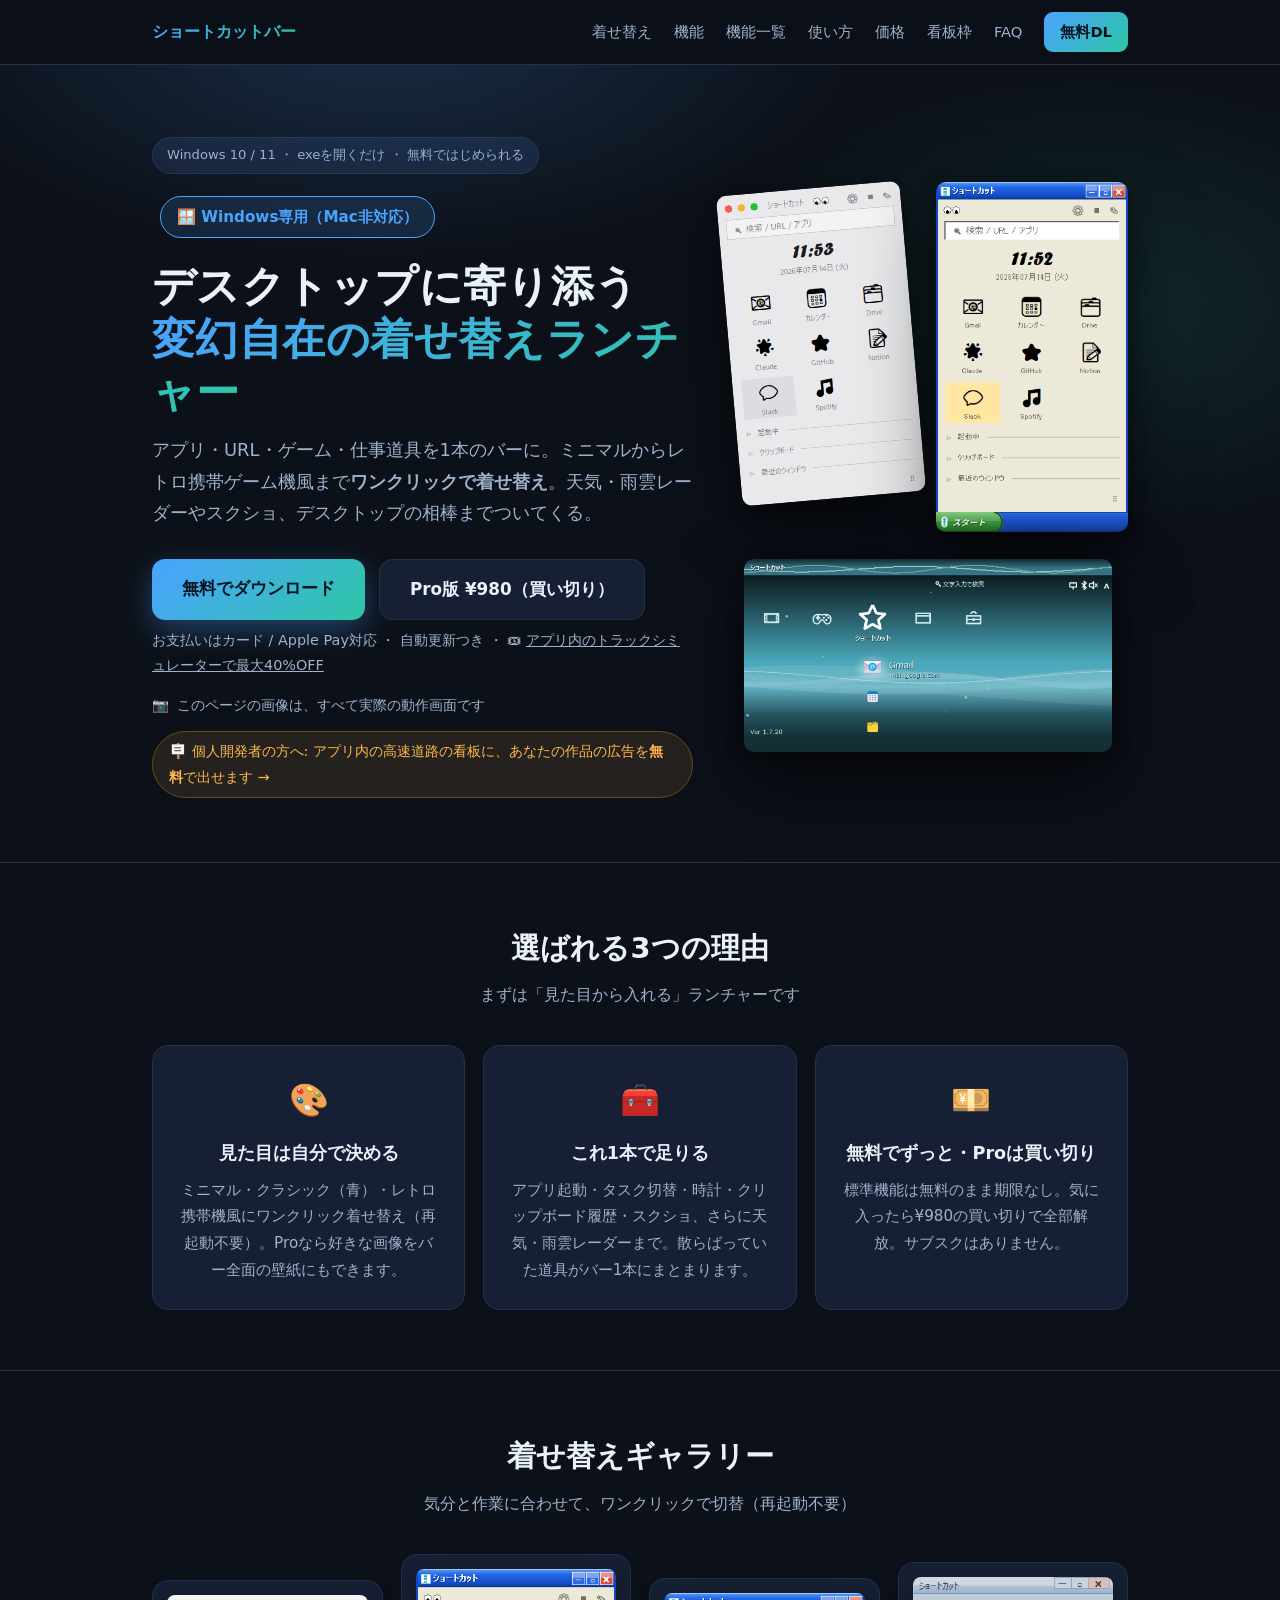
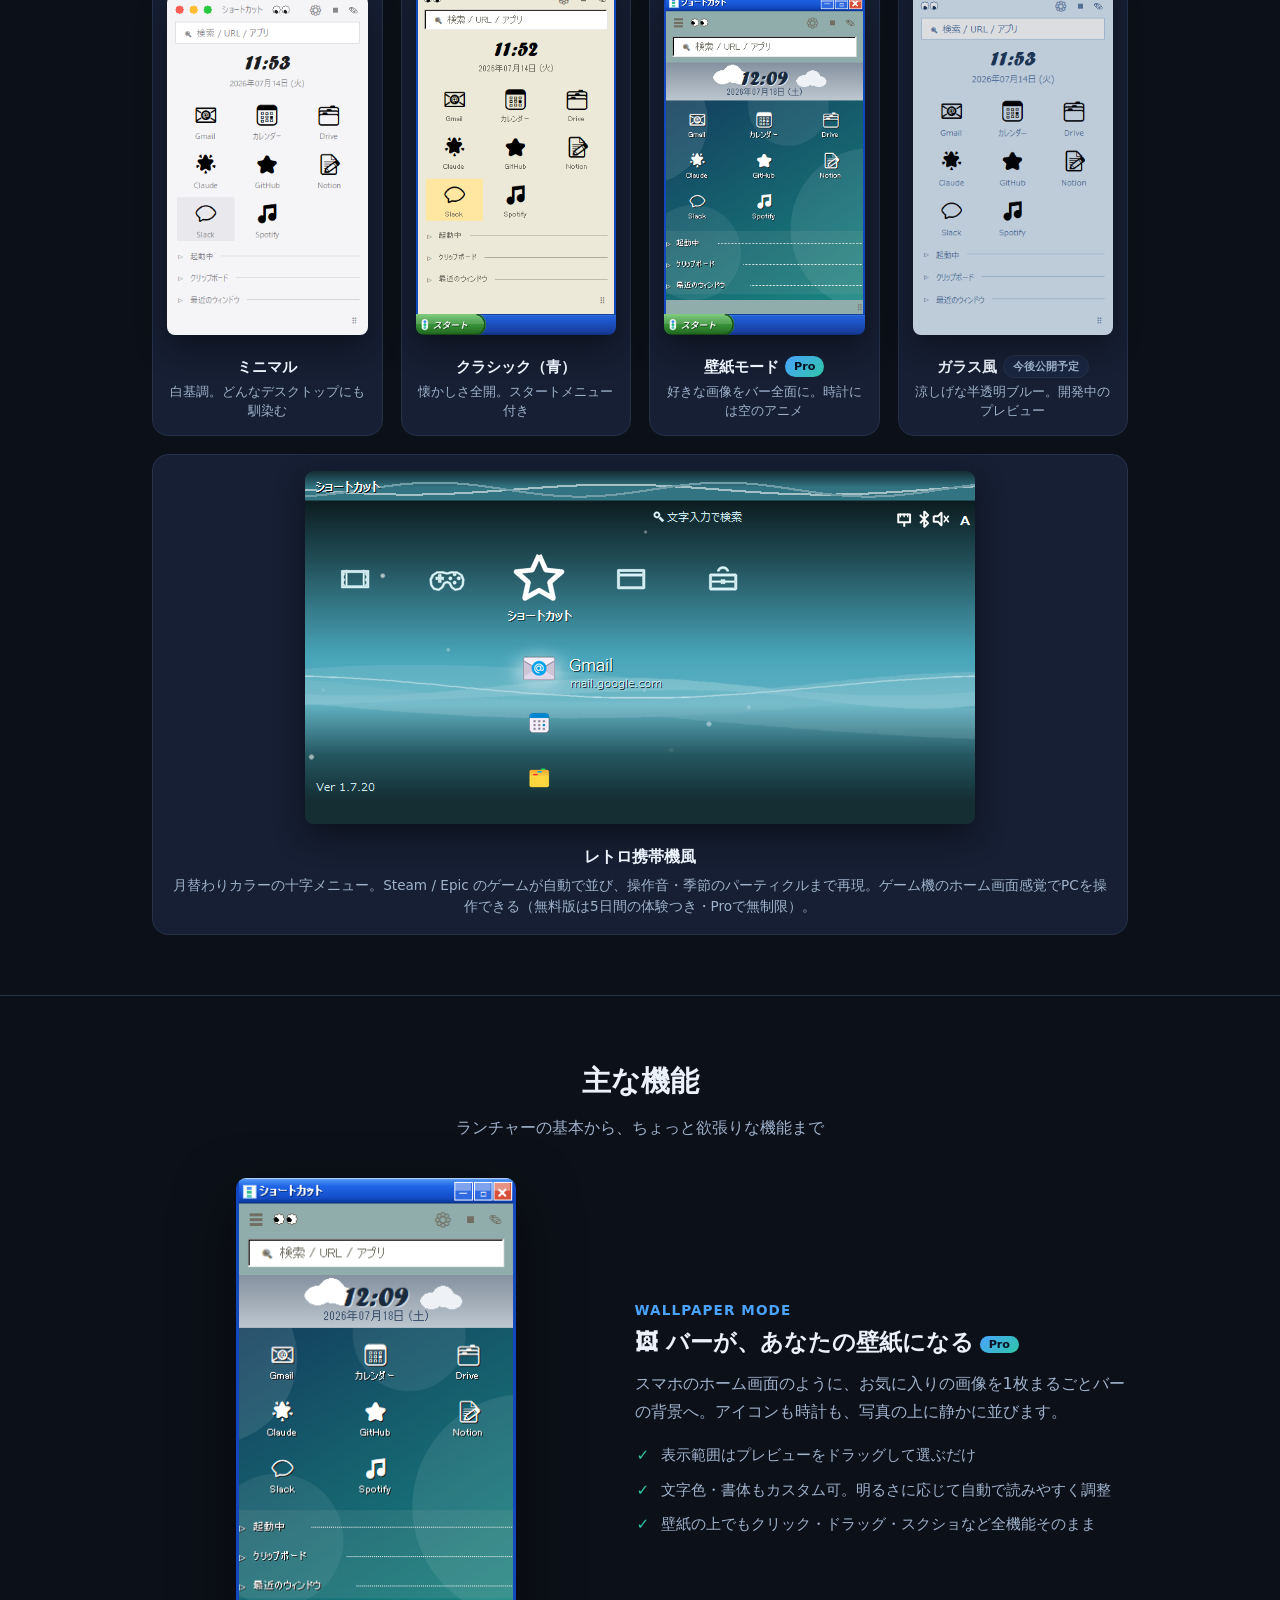
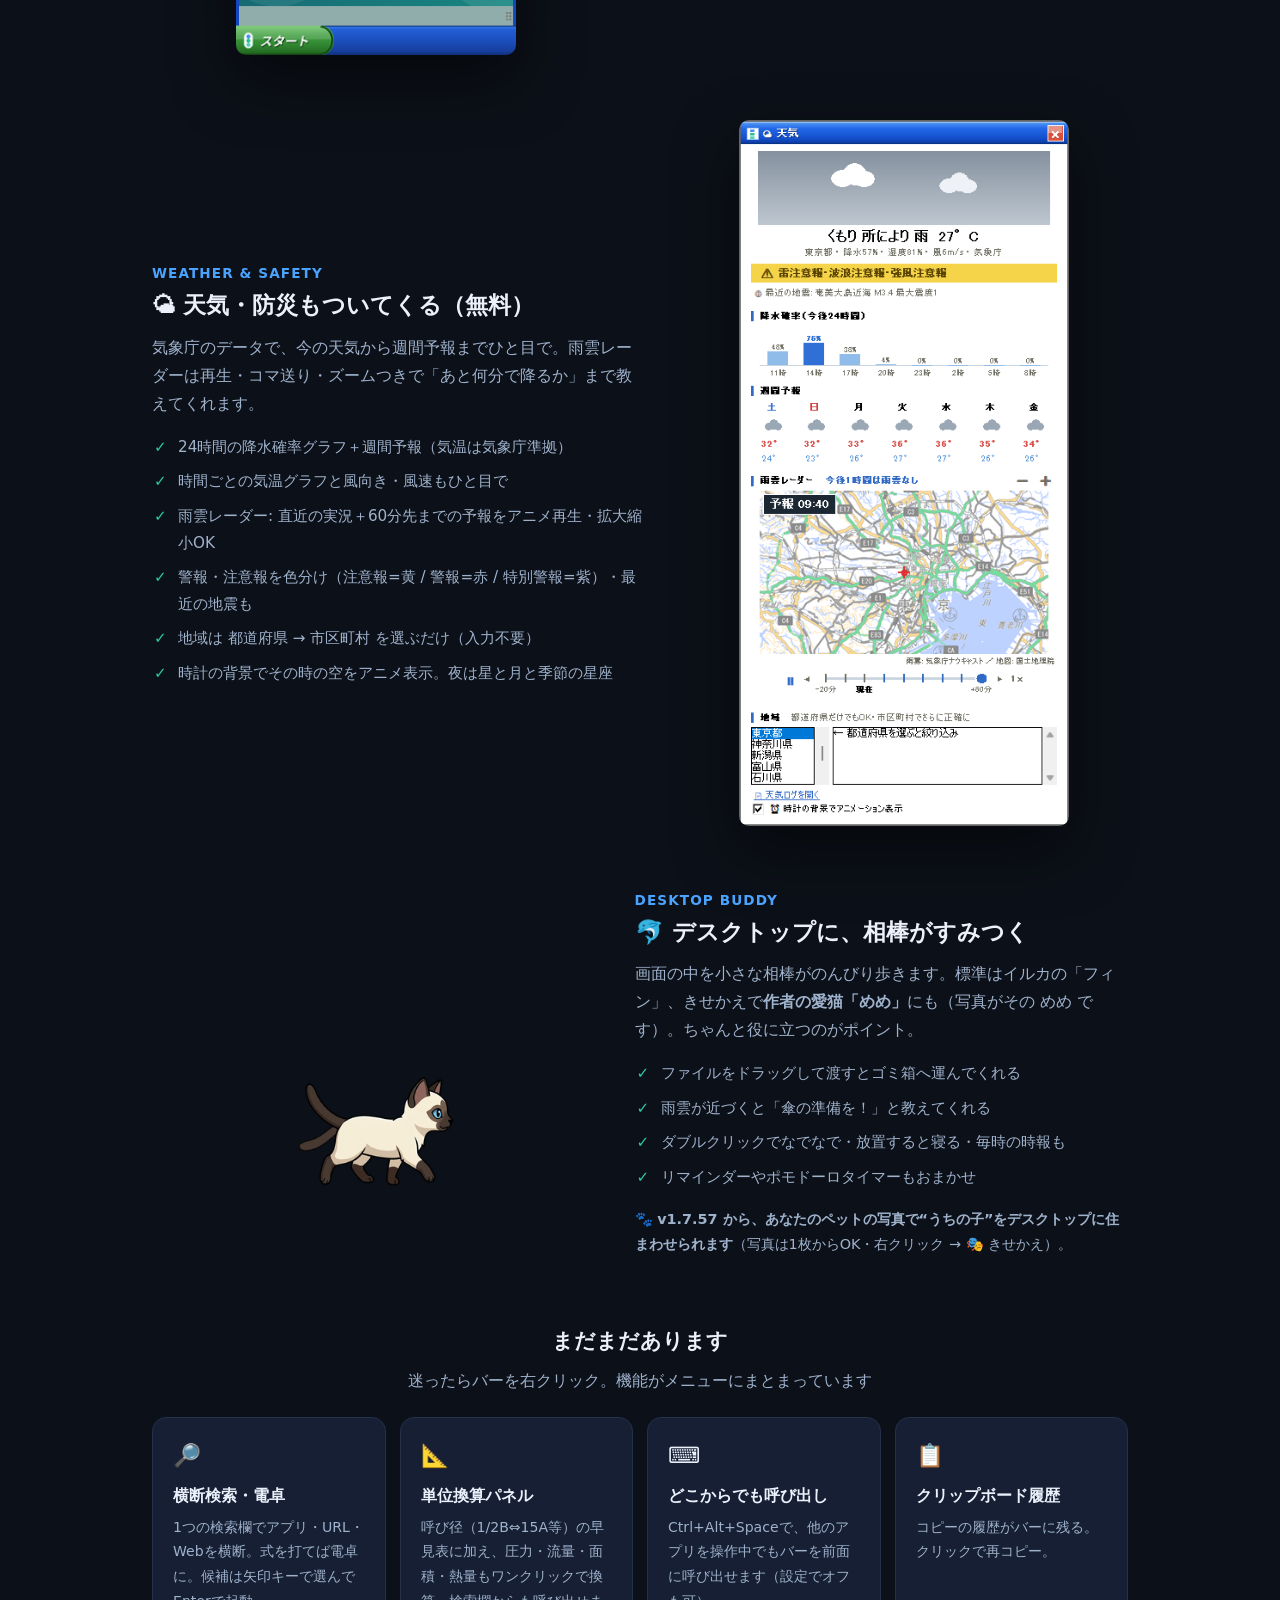
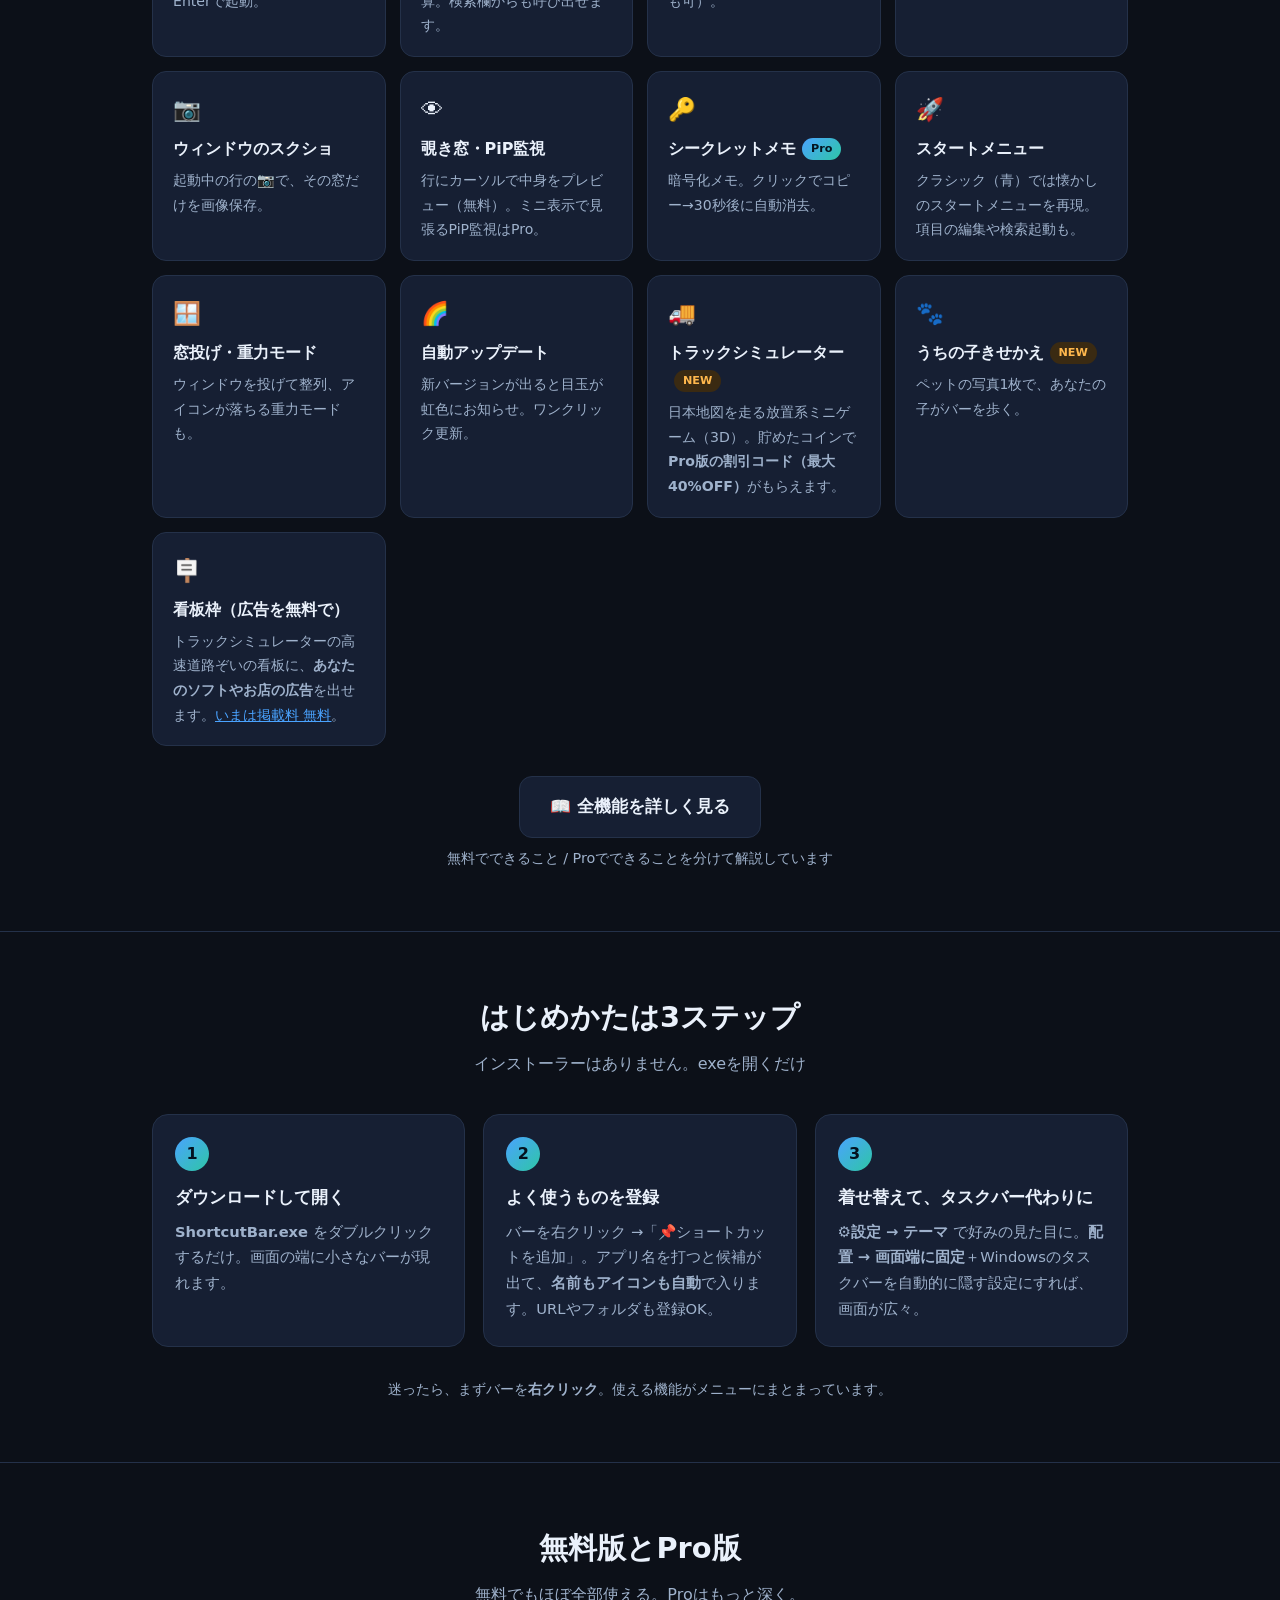
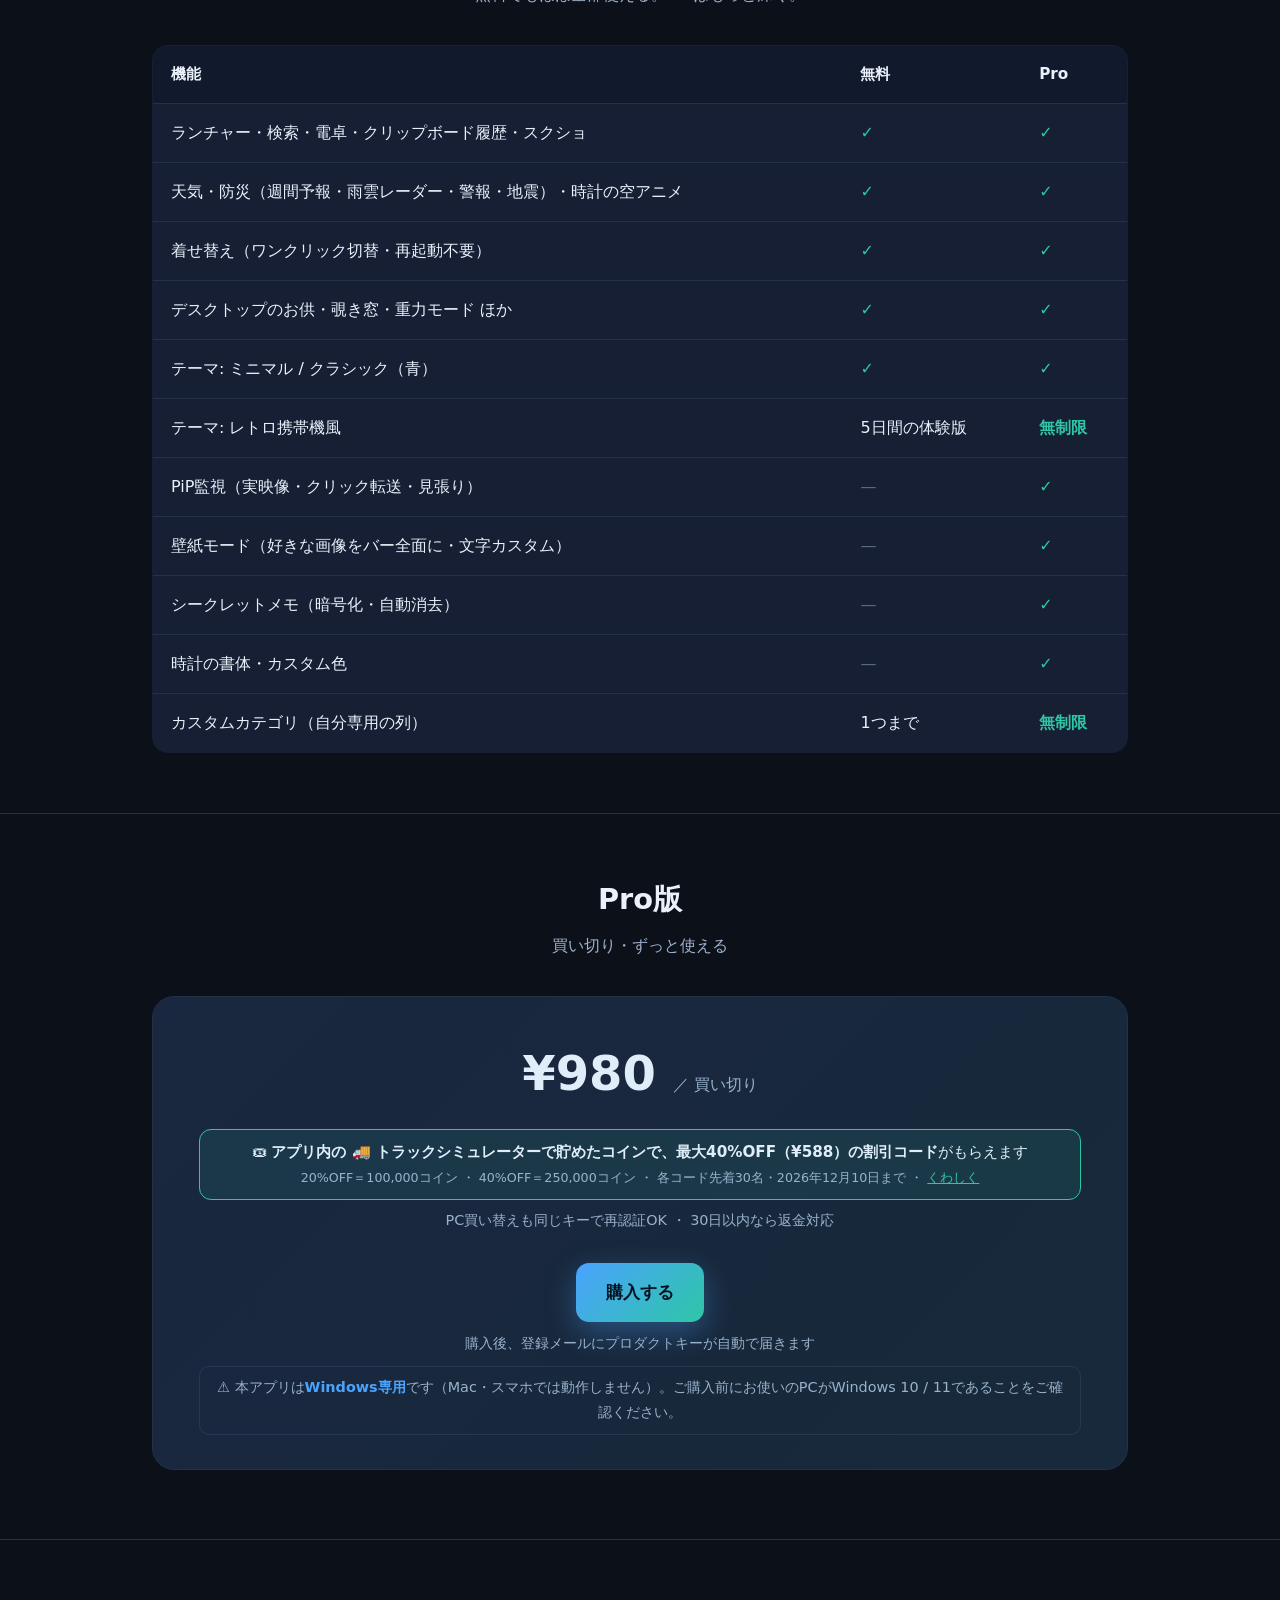
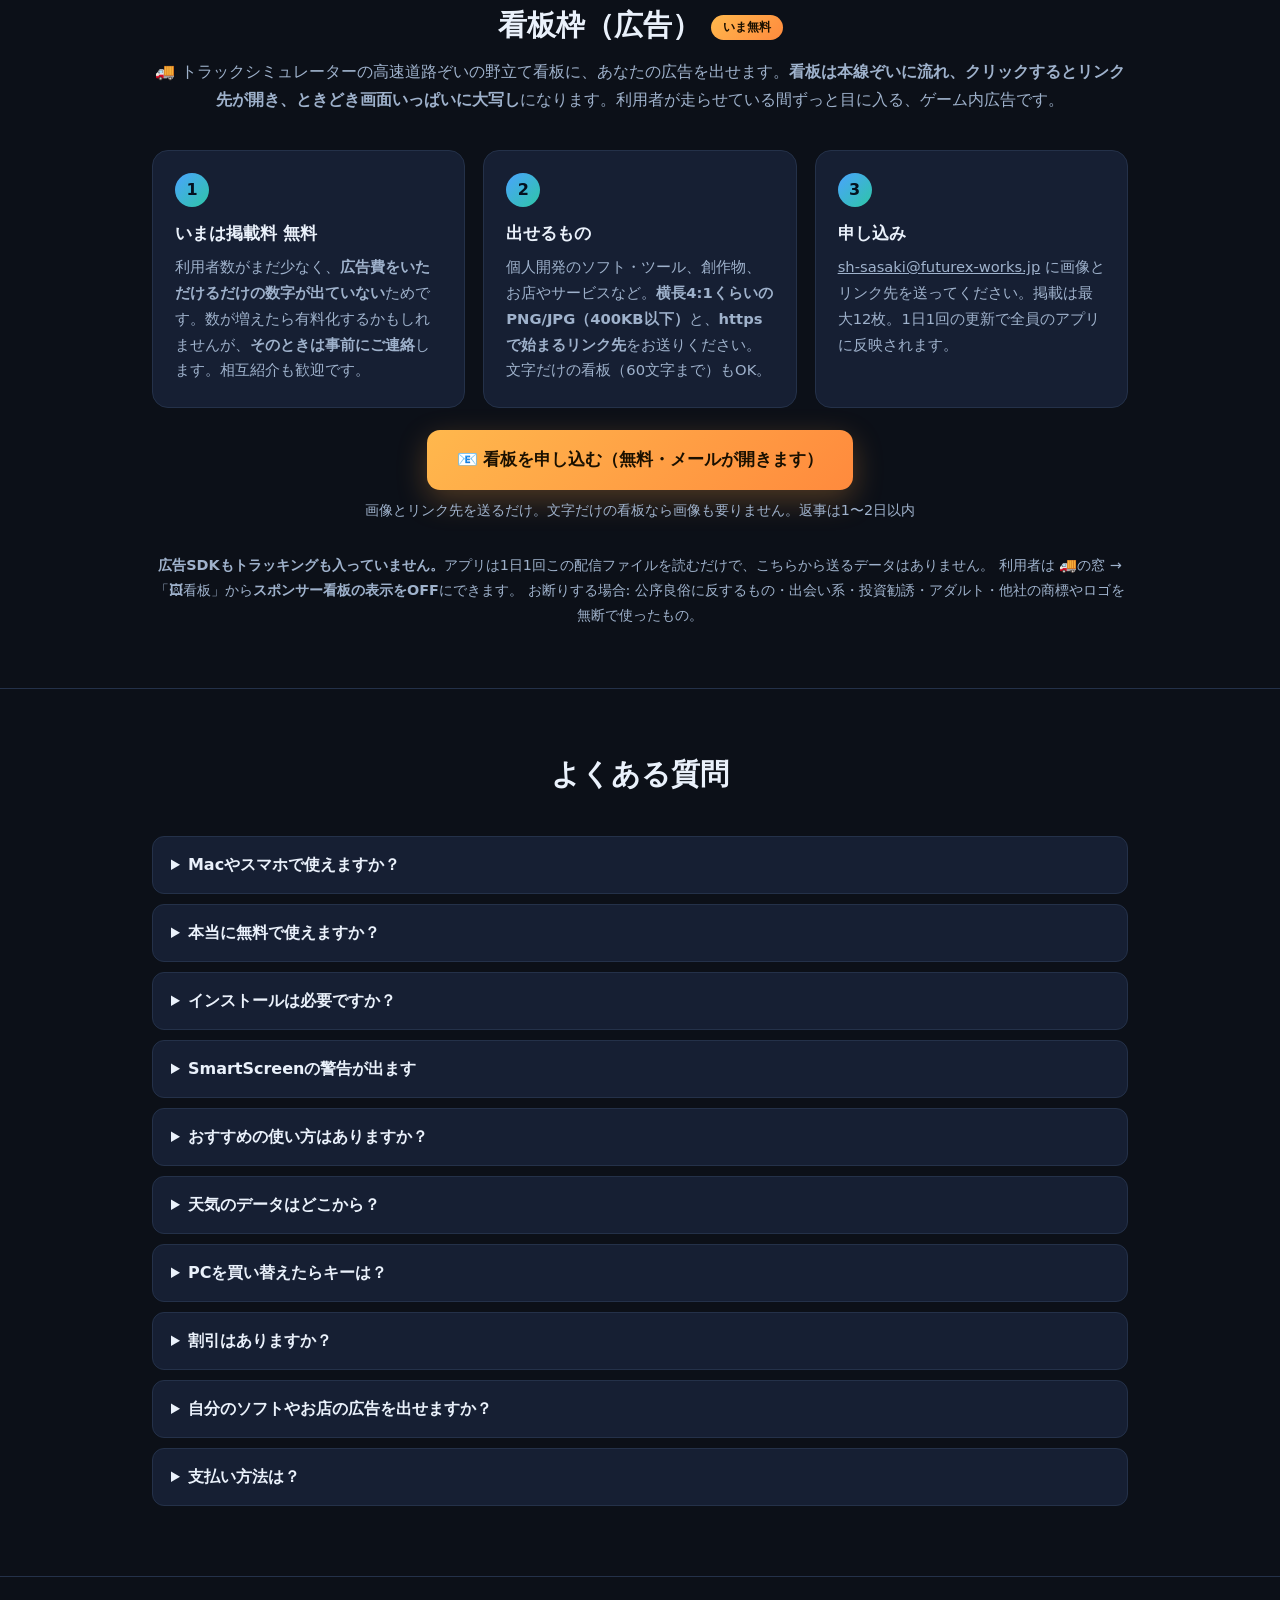
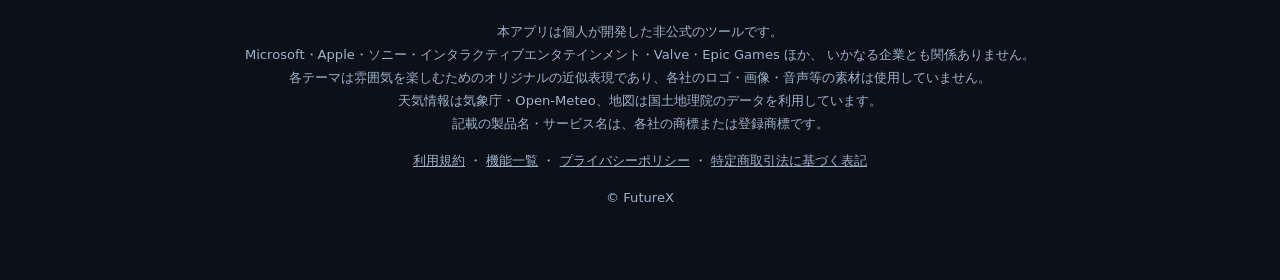
==== commit b7844861: "サイト更新（2026-09-11）" ====
--- a/docs/index.html
+++ b/docs/index.html
@@ -179,6 +179,13 @@
 .coupon{margin-top:14px;background:rgba(46,198,166,.10);border:1px solid var(--accent2);
         border-radius:12px;padding:10px 16px;font-size:.95rem;line-height:1.6}
 .coupon small{color:var(--dim)} .coupon a{color:var(--accent2)}
+.adpill{display:inline-block;margin-top:12px;background:rgba(255,184,77,.10);border:1px solid #6b4a17;
+        color:#ffb84d;border-radius:999px;padding:7px 16px;font-size:.9rem;text-decoration:none}
+.adpill:hover{background:rgba(255,184,77,.18)}
+.adcta{text-align:center;margin-top:22px}
+.adcta .btn{background:linear-gradient(135deg,#ffb84d,#ff8a3d);color:#1a1000;box-shadow:0 10px 30px rgba(255,160,60,.28)}
+.adfree{display:inline-block;background:linear-gradient(135deg,#ffb84d,#ff8a3d);color:#1a1000;font-size:.75rem;
+        font-weight:800;border-radius:999px;padding:2px 12px;margin-left:10px;vertical-align:4px}
   @media(max-width:560px){h1{font-size:2.05rem}.amt{font-size:2.4rem}}
 </style>
 </head>
@@ -211,6 +218,7 @@
       </div>
       <p class="note">お支払いはカード / Apple Pay対応 ・ 自動更新つき ・ 🎟 <a href="#pro" style="color:inherit">アプリ内のトラックシミュレーターで最大40%OFF</a></p>
       <p class="real">このページの画像は、すべて実際の動作画面です</p>
+      <a class="adpill" href="#boards">🪧 個人開発者の方へ: アプリ内の高速道路の看板に、あなたの作品の広告を<b>無料</b>で出せます →</a>
     </div>
     <div class="shots">
       <img class="s1" src="img/theme_minimal.png" alt="ミニマルテーマのショートカットバー" width="286" height="484">
@@ -327,6 +335,7 @@
       <div class="feat"><div class="ic">🌈</div><h3>自動アップデート</h3><p>新バージョンが出ると目玉が虹色にお知らせ。ワンクリック更新。</p></div>
       <div class="feat"><div class="ic">🚚</div><h3>トラックシミュレーター<span class="pro-chip" style="background:#3a2a12;color:#ffb84d">NEW</span></h3><p>日本地図を走る放置系ミニゲーム（3D）。貯めたコインで<b>Pro版の割引コード（最大40%OFF）</b>がもらえます。</p></div>
       <div class="feat"><div class="ic">🐾</div><h3>うちの子きせかえ<span class="pro-chip" style="background:#3a2a12;color:#ffb84d">NEW</span></h3><p>ペットの写真1枚で、あなたの子がバーを歩く。</p></div>
+      <div class="feat"><div class="ic">🪧</div><h3>看板枠（広告を無料で）</h3><p>トラックシミュレーターの高速道路ぞいの看板に、<b>あなたのソフトやお店の広告</b>を出せます。<a href="#boards" style="color:var(--accent)">いまは掲載料 無料</a>。</p></div>
     </div>
     <p style="text-align:center;margin-top:30px">
       <a class="btn btn-free" href="features.html">📖 全機能を詳しく見る</a>
@@ -399,8 +408,8 @@
 
 <section id="boards">
   <div class="wrap">
-    <h2>看板枠（広告）</h2>
-    <p class="sub">おまけの🚚トラックシミュレーターで、高速道路ぞいの野立て看板にあなたの広告を出せます</p>
+    <h2>看板枠（広告）<span class="adfree">いま無料</span></h2>
+    <p class="sub">🚚 トラックシミュレーターの高速道路ぞいの野立て看板に、あなたの広告を出せます。<b>看板は本線ぞいに流れ、クリックするとリンク先が開き、ときどき画面いっぱいに大写し</b>になります。利用者が走らせている間ずっと目に入る、ゲーム内広告です。</p>
     <div class="steps">
       <div class="step">
         <div class="num">1</div>
@@ -417,6 +426,10 @@
         <h3>申し込み</h3>
         <p><a href="mailto:sh-sasaki@futurex-works.jp?subject=%E7%9C%8B%E6%9D%BF%E6%9E%A0%E3%81%AE%E7%94%B3%E3%81%97%E8%BE%BC%E3%81%BF">sh-sasaki@futurex-works.jp</a> に画像とリンク先を送ってください。掲載は最大12枚。1日1回の更新で全員のアプリに反映されます。</p>
       </div>
+    </div>
+    <div class="adcta">
+      <a class="btn" href="mailto:sh-sasaki@futurex-works.jp?subject=%E7%9C%8B%E6%9D%BF%E6%9E%A0%E3%81%AE%E7%94%B3%E3%81%97%E8%BE%BC%E3%81%BF&body=%E6%8E%B2%E8%BC%89%E3%81%97%E3%81%9F%E3%81%84%E3%82%82%E3%81%AE%EF%BC%88%E3%82%BD%E3%83%95%E3%83%88%E5%90%8D%E3%83%BB%E3%82%B5%E3%83%BC%E3%83%93%E3%82%B9%E5%90%8D%EF%BC%89%3A%0A%0A%E3%83%AA%E3%83%B3%E3%82%AF%E5%85%88%EF%BC%88https%20%E3%81%A7%E5%A7%8B%E3%81%BE%E3%82%8BURL%EF%BC%89%3A%0A%0A%E7%94%BB%E5%83%8F%3A%20%E3%81%93%E3%81%AE%E3%83%A1%E3%83%BC%E3%83%AB%E3%81%AB%E6%B7%BB%E4%BB%98%EF%BC%88%E6%A8%AA%E9%95%B74%3A1%E3%81%8F%E3%82%89%E3%81%84%E3%83%BBPNG/JPG%E3%83%BB400KB%E4%BB%A5%E4%B8%8B%EF%BC%89%0A%E3%80%80%E3%81%BE%E3%81%9F%E3%81%AF%20%E6%96%87%E5%AD%97%E3%81%A0%E3%81%91%E3%81%AE%E7%9C%8B%E6%9D%BF%EF%BC%8860%E6%96%87%E5%AD%97%E3%81%BE%E3%81%A7%EF%BC%89%3A%0A%0A%E2%80%BB%E6%8E%B2%E8%BC%89%E3%81%AF%E7%84%A1%E6%96%99%E3%81%A7%E3%81%99%E3%80%821%E6%97%A51%E5%9B%9E%E3%81%AE%E6%9B%B4%E6%96%B0%E3%81%A7%E5%85%A8%E5%93%A1%E3%81%AE%E3%82%A2%E3%83%97%E3%83%AA%E3%81%AB%E5%87%BA%E3%81%BE%E3%81%99%0A">📧 看板を申し込む（無料・メールが開きます）</a>
+      <p class="note">画像とリンク先を送るだけ。文字だけの看板なら画像も要りません。返事は1〜2日以内</p>
     </div>
     <p class="guide-note">
       <b>広告SDKもトラッキングも入っていません。</b>アプリは1日1回この配信ファイルを読むだけで、こちらから送るデータはありません。
@@ -438,6 +451,7 @@
     <details><summary>天気のデータはどこから？</summary><p>日本国内は気象庁の公開データ（予報・警報・地震・雨雲ナウキャスト）を使用し、雨雲レーダーの地図は国土地理院のタイルを使用しています。海外の地点はOpen-Meteoを利用します。</p></details>
     <details><summary>PCを買い替えたらキーは？</summary><p>同じメールアドレスとキーでそのまま再認証できます。回数制限はありません。</p></details>
     <details><summary>割引はありますか？</summary><p>あります。アプリ内の <b>🚚 トラックシミュレーター</b>（無料のミニゲーム）で貯めたコインを、🔧 ガレージの「券」の棚で <b>Pro版の割引コード</b>に換えられます。20%OFF（¥784）は100,000コイン、40%OFF（¥980 → ¥588）は250,000コイン。買うと割引コード入りの購入ページがその場で開きます。各コード先着30名・2026年12月10日まで。コインは1日でおよそ5,000貯まります。</p></details>
+    <details><summary>自分のソフトやお店の広告を出せますか？</summary><p>出せます。アプリ内の 🚚 トラックシミュレーターの高速道路ぞいの看板に、あなたの広告（横長の画像＋https のリンク先、または文字だけ）を載せられます。<b>いまは掲載料 無料</b>・最大12枚・1日1回の更新で全員のアプリに反映。<a href="#boards">看板枠</a>の「📧 看板を申し込む」からどうぞ。</p></details>
     <details><summary>支払い方法は？</summary><p>各種クレジットカード・Apple Payに対応（Stripeで安全に決済されます）。PayPayは現在審査中で、近日対応予定です。</p></details>
   </div>
 </section>
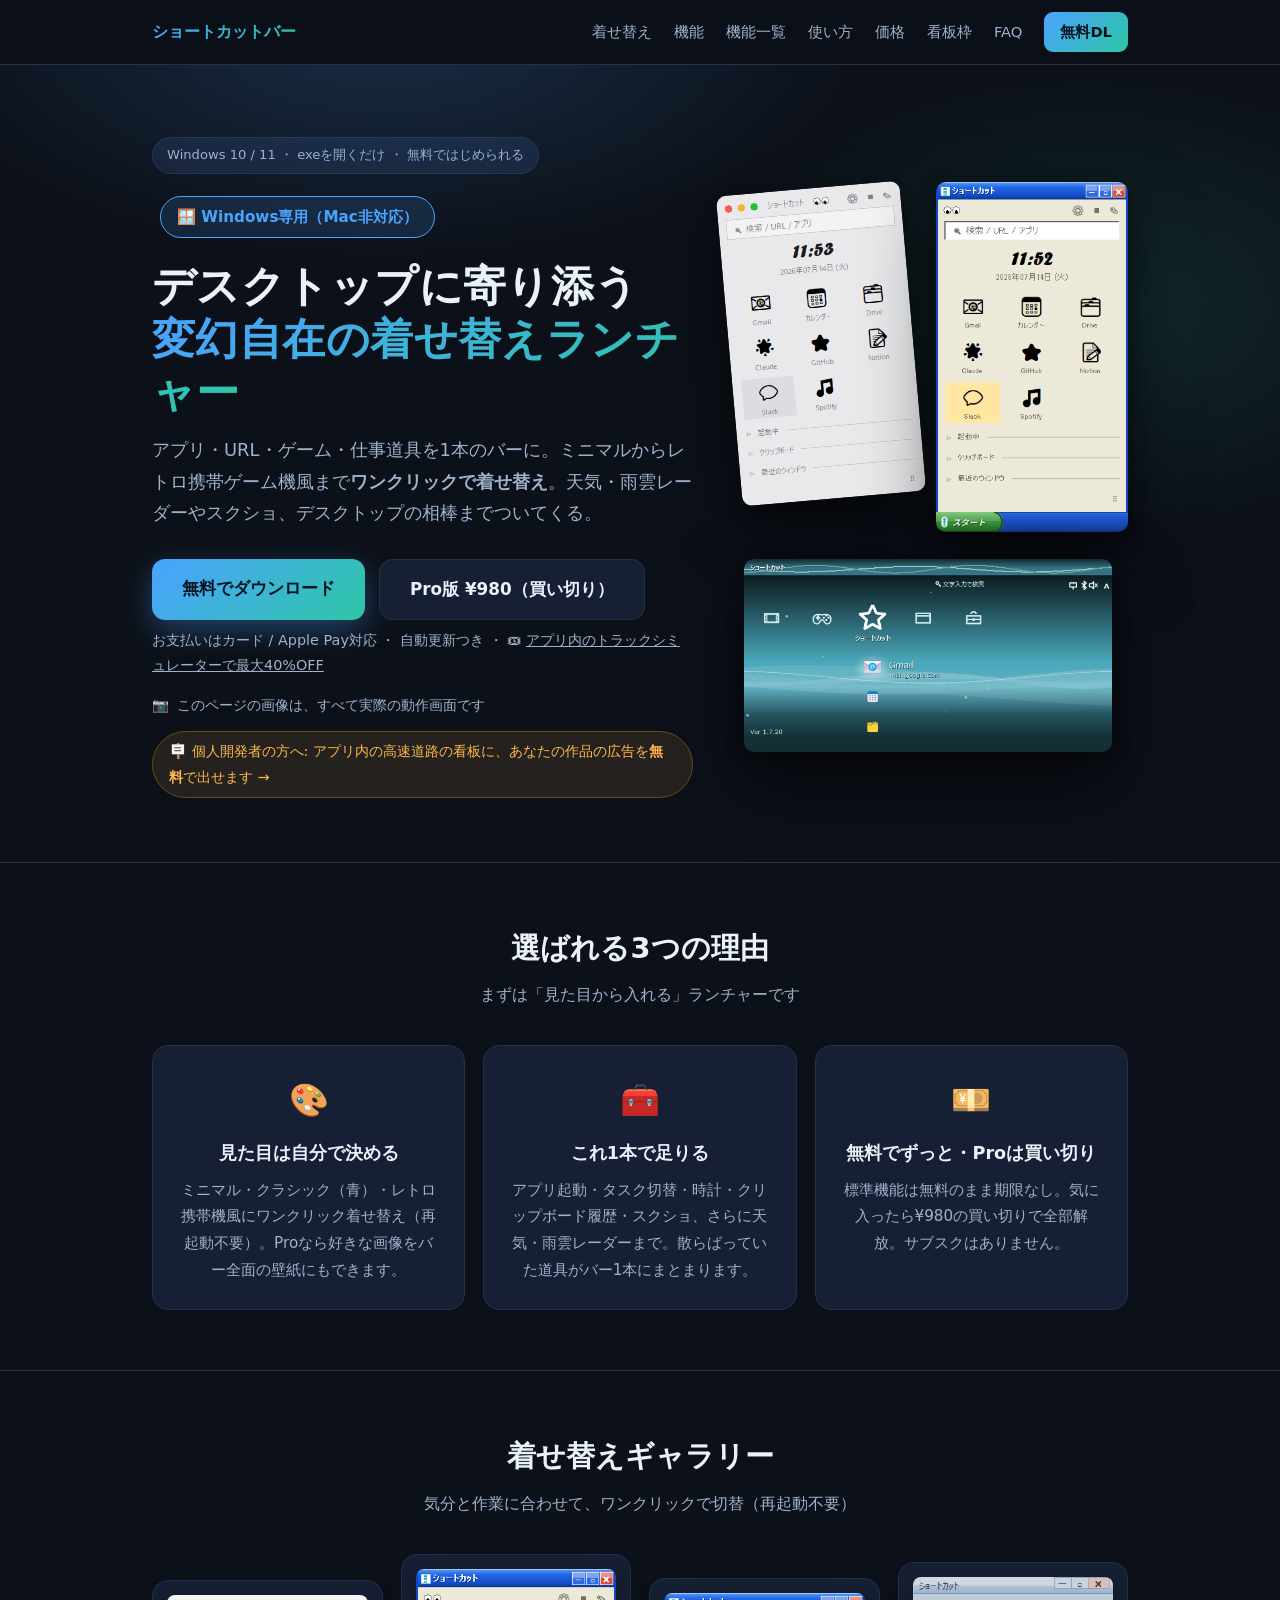
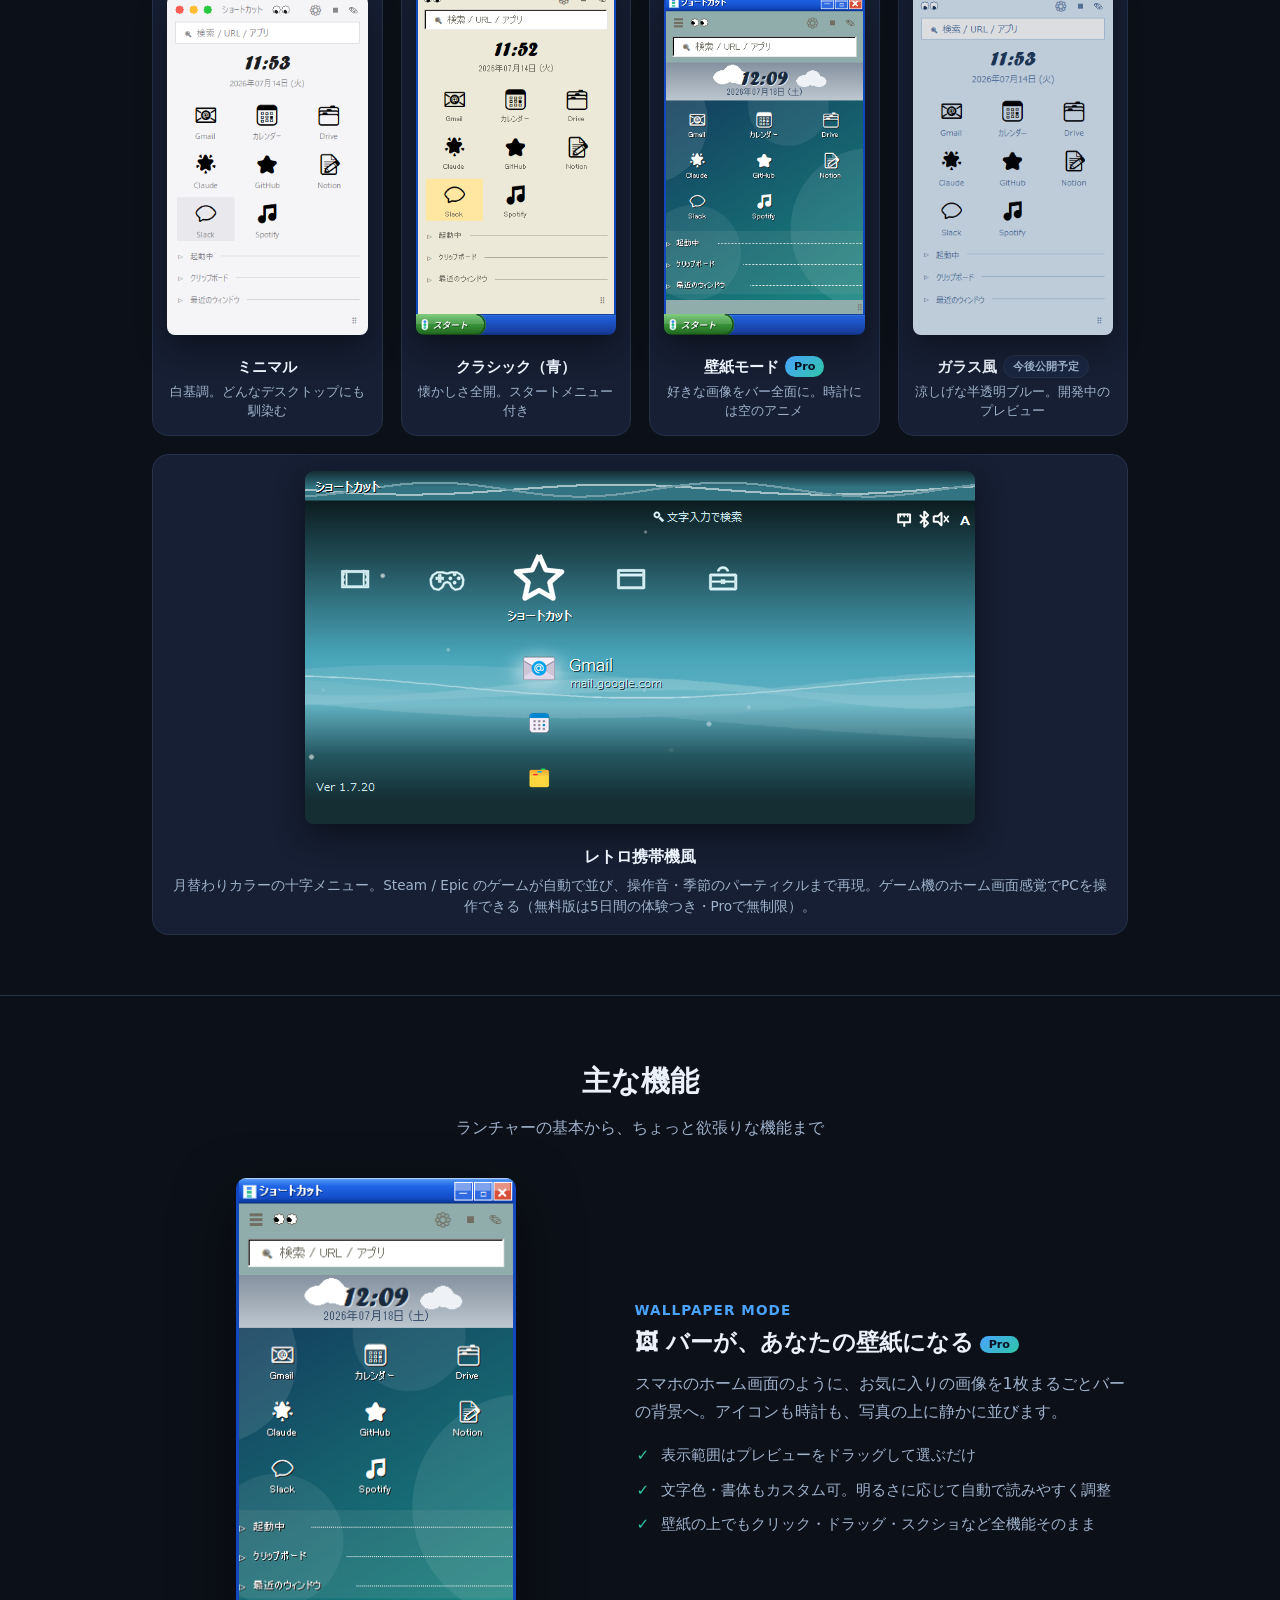
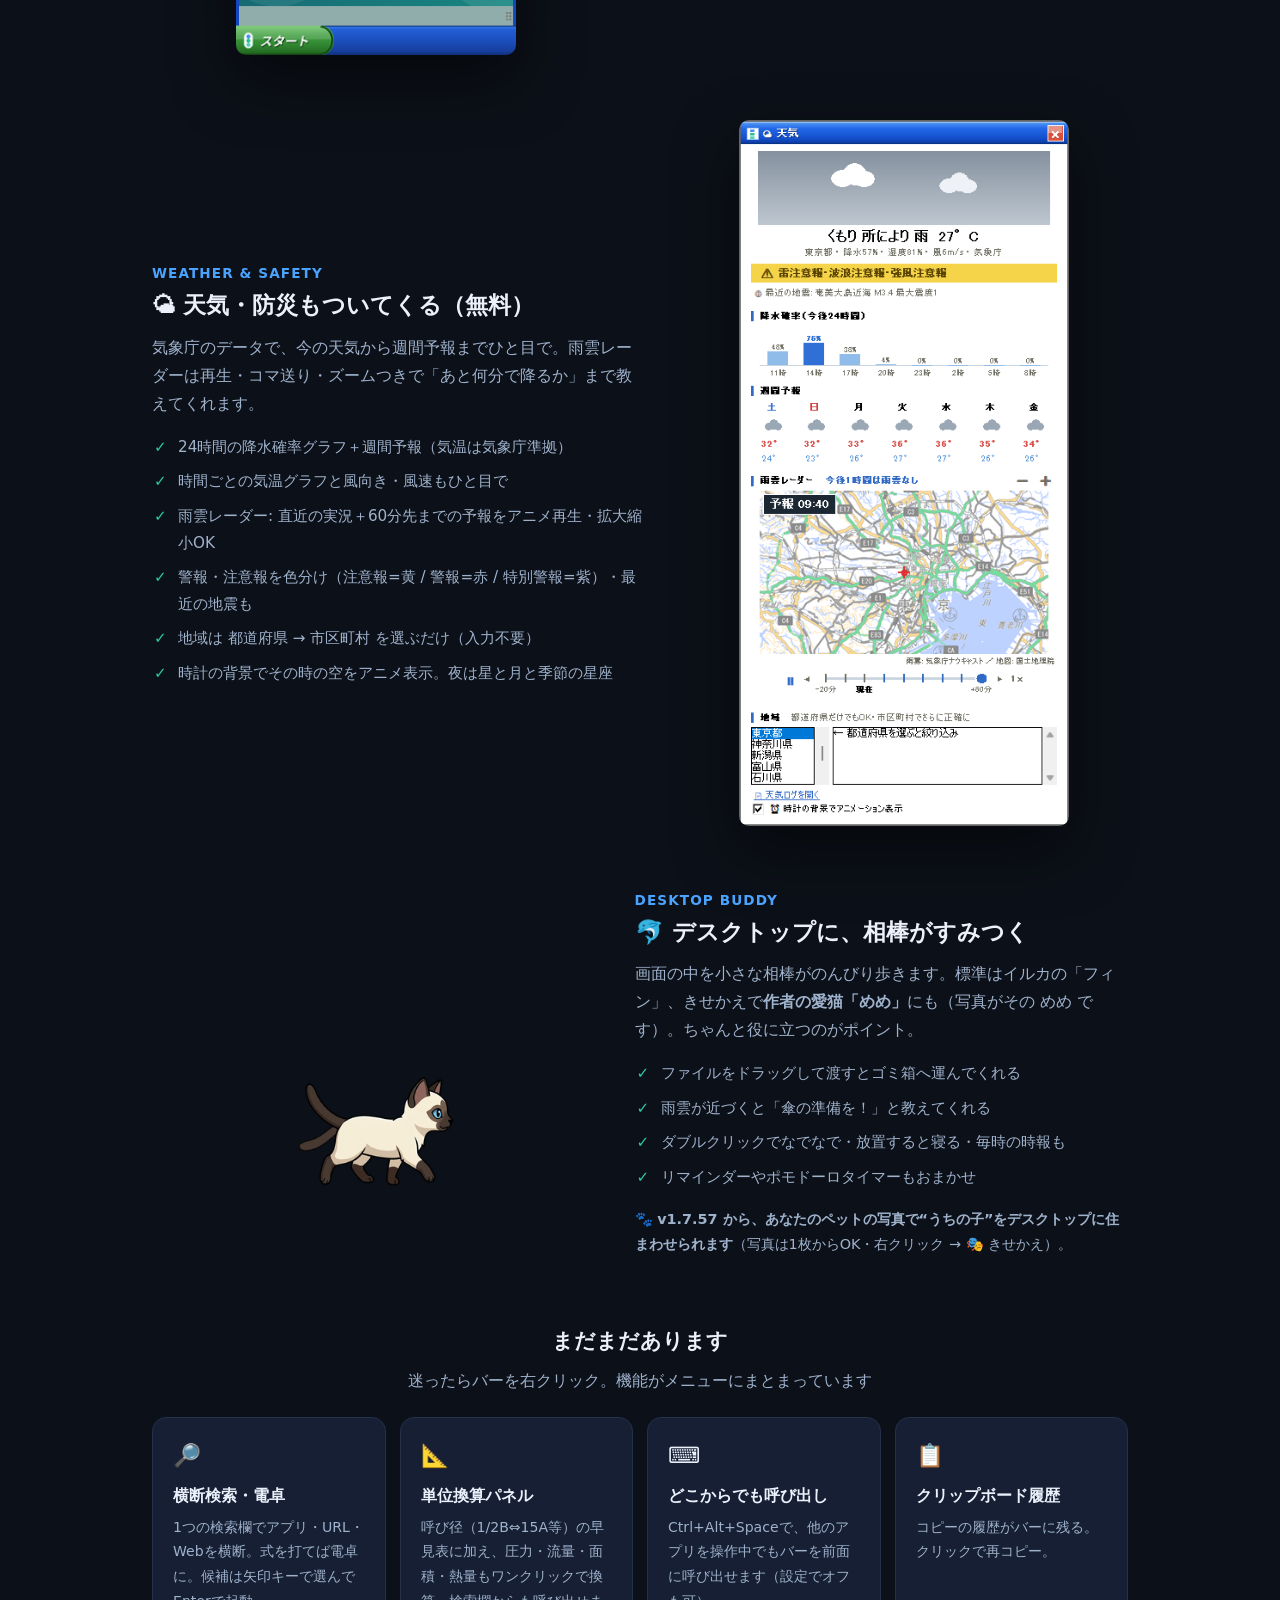
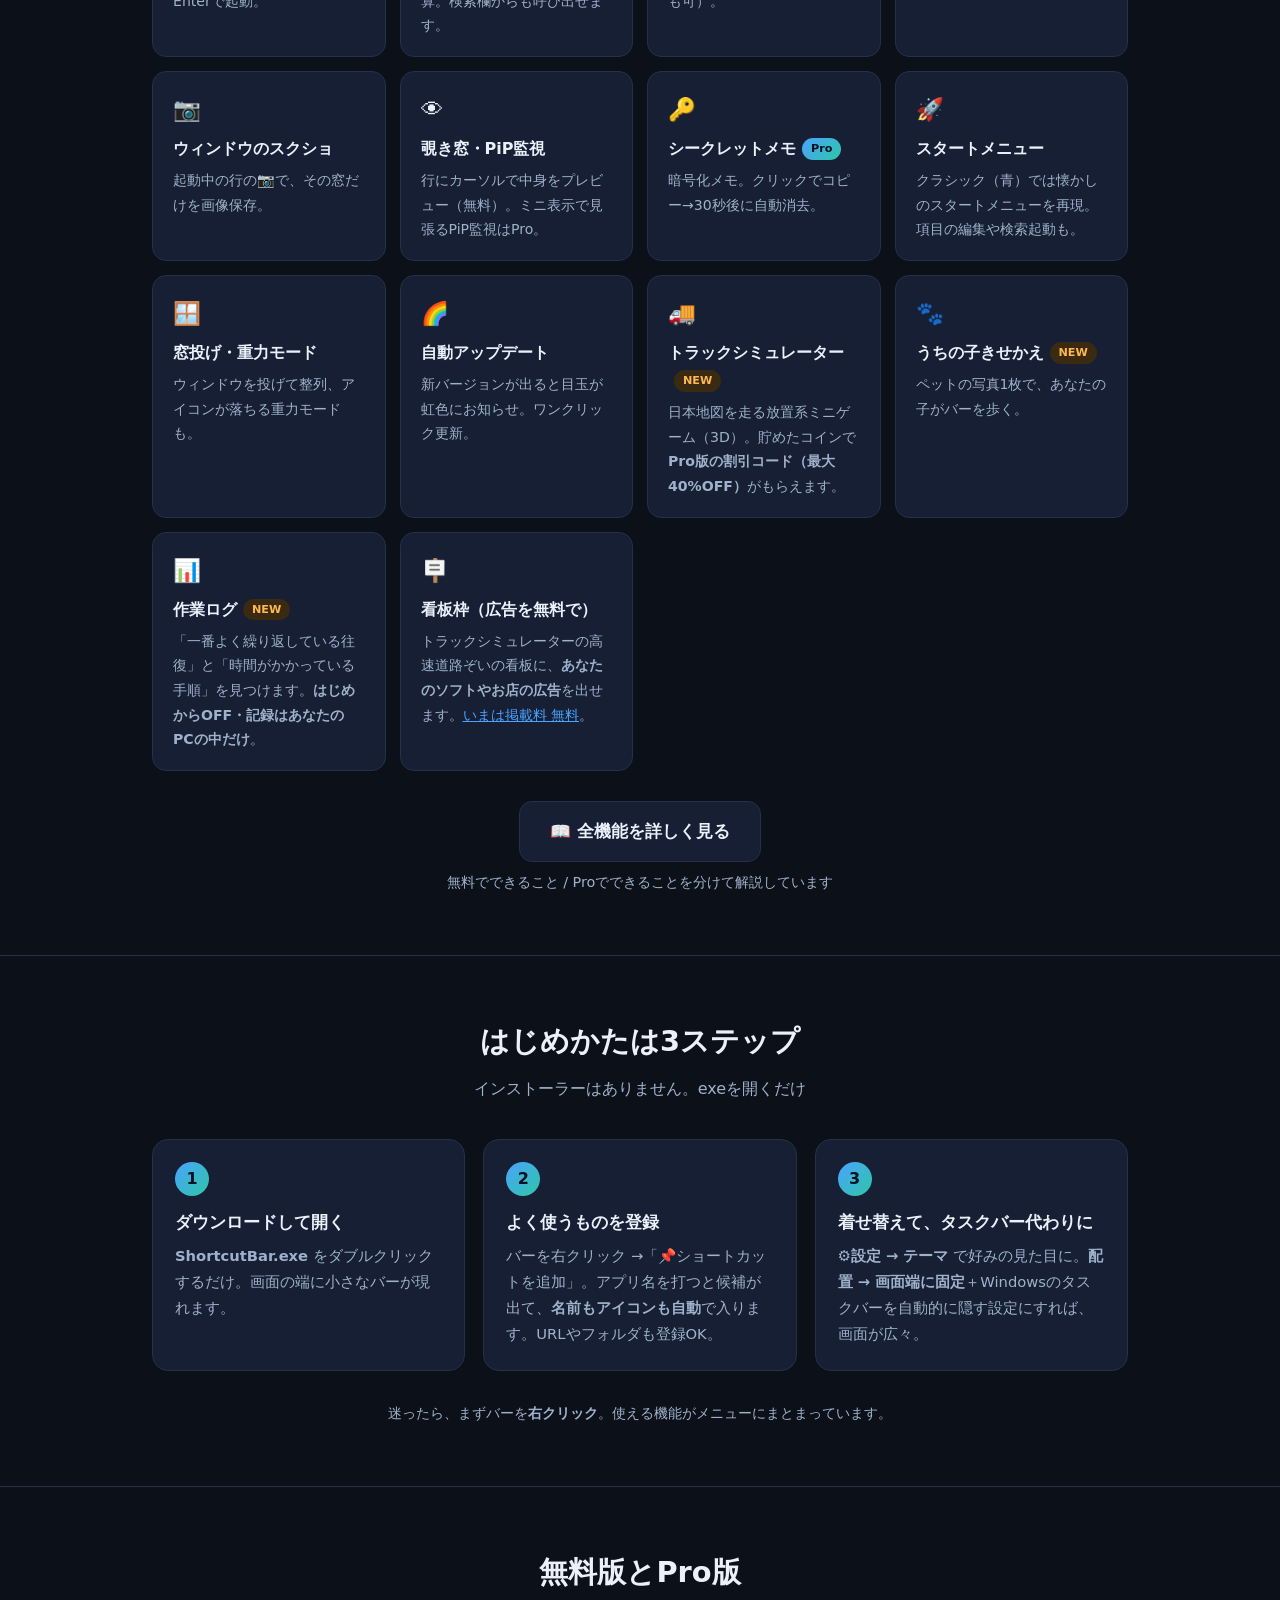
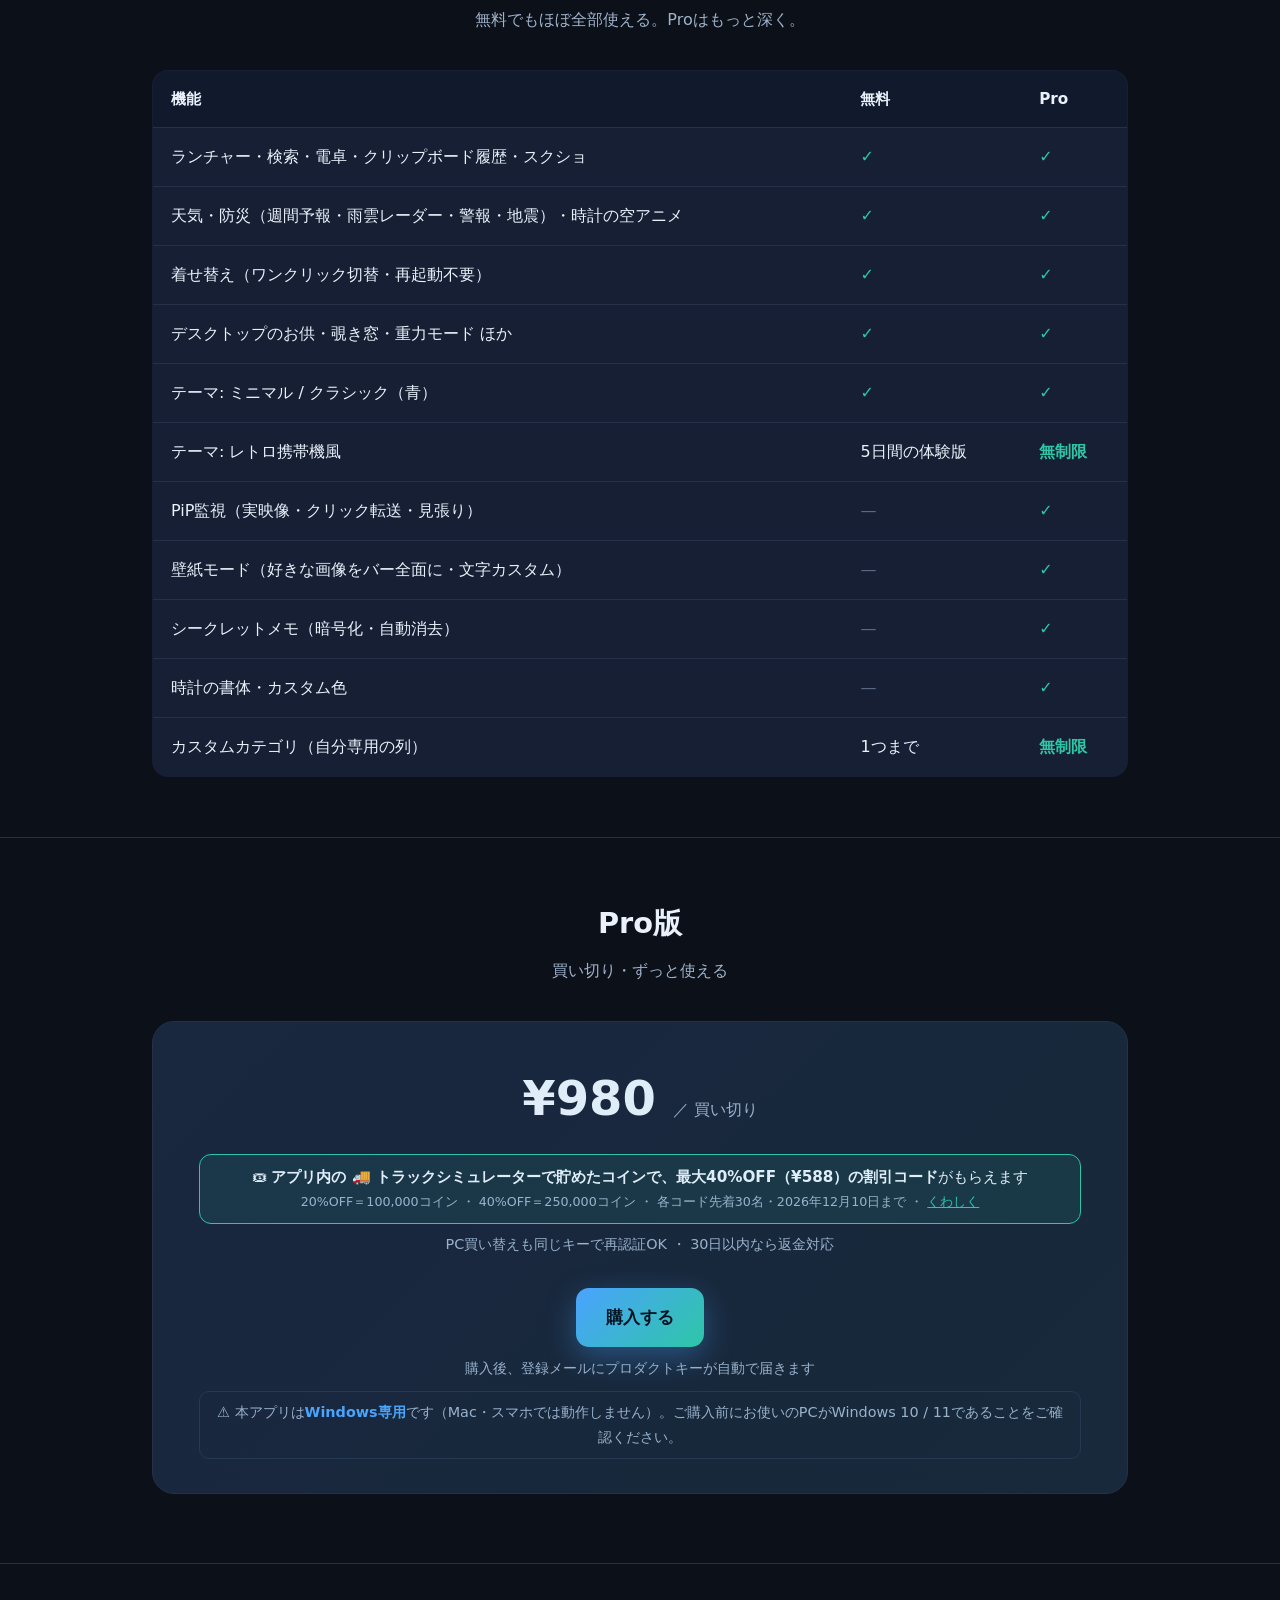
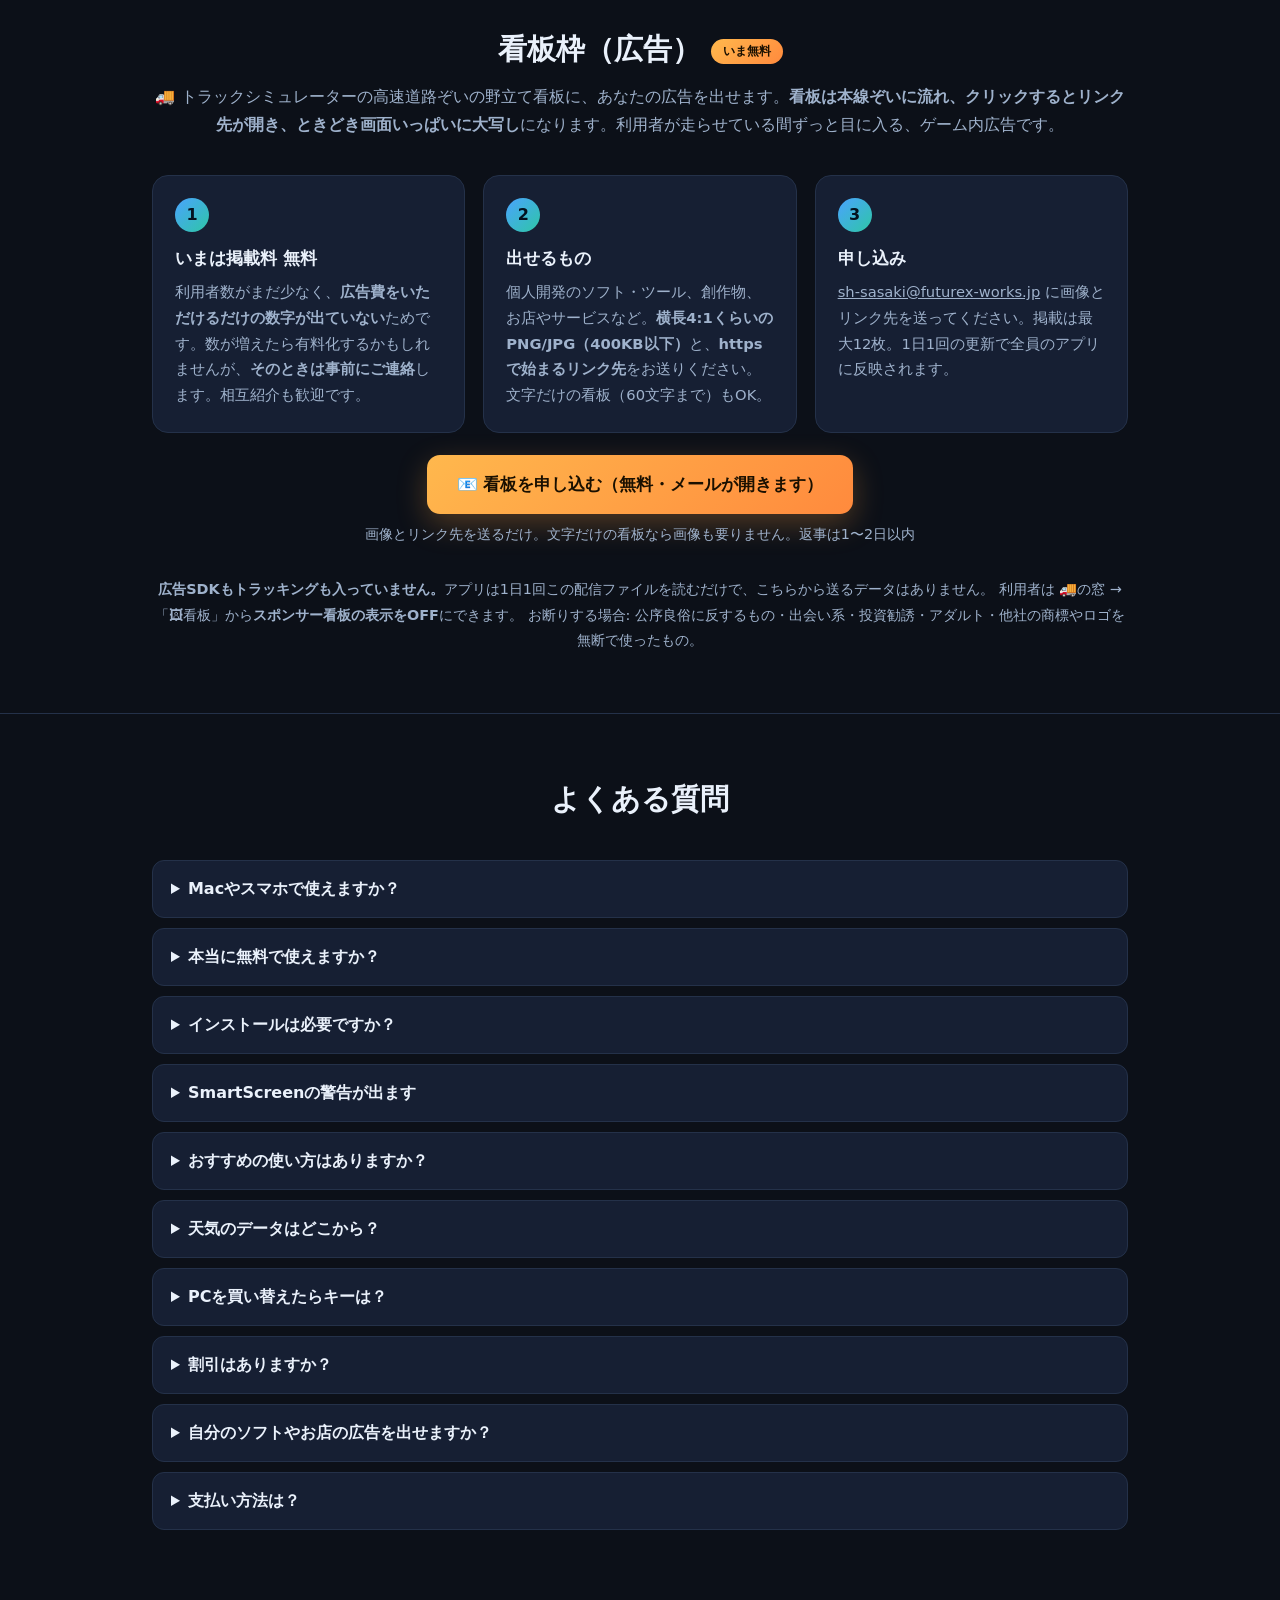
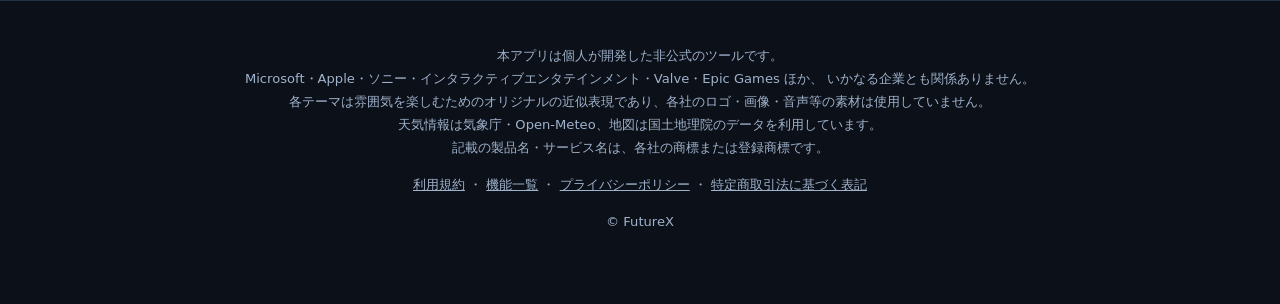
==== commit b551b4be: "v1.7.58: 作業ログ（機能ページ・トップ・プライバシーポリシー）" ====
--- a/docs/index.html
+++ b/docs/index.html
@@ -335,6 +335,7 @@
       <div class="feat"><div class="ic">🌈</div><h3>自動アップデート</h3><p>新バージョンが出ると目玉が虹色にお知らせ。ワンクリック更新。</p></div>
       <div class="feat"><div class="ic">🚚</div><h3>トラックシミュレーター<span class="pro-chip" style="background:#3a2a12;color:#ffb84d">NEW</span></h3><p>日本地図を走る放置系ミニゲーム（3D）。貯めたコインで<b>Pro版の割引コード（最大40%OFF）</b>がもらえます。</p></div>
       <div class="feat"><div class="ic">🐾</div><h3>うちの子きせかえ<span class="pro-chip" style="background:#3a2a12;color:#ffb84d">NEW</span></h3><p>ペットの写真1枚で、あなたの子がバーを歩く。</p></div>
+      <div class="feat"><div class="ic">📊</div><h3>作業ログ<span class="pro-chip" style="background:#3a2a12;color:#ffb84d">NEW</span></h3><p>「一番よく繰り返している往復」と「時間がかかっている手順」を見つけます。<b>はじめからOFF・記録はあなたのPCの中だけ</b>。</p></div>
       <div class="feat"><div class="ic">🪧</div><h3>看板枠（広告を無料で）</h3><p>トラックシミュレーターの高速道路ぞいの看板に、<b>あなたのソフトやお店の広告</b>を出せます。<a href="#boards" style="color:var(--accent)">いまは掲載料 無料</a>。</p></div>
     </div>
     <p style="text-align:center;margin-top:30px">
@@ -474,5 +475,7 @@
   </div>
 </footer>
 
+  <!-- Cloudflare Web Analytics（Cookie不使用・アクセス数の計測） -->
+  <script type="module" src="https://static.cloudflareinsights.com/beacon.min.js" data-cf-beacon='{"token": "9d5f73f37eca40deae01422ff966717f"}'></script>
 </body>
 </html>
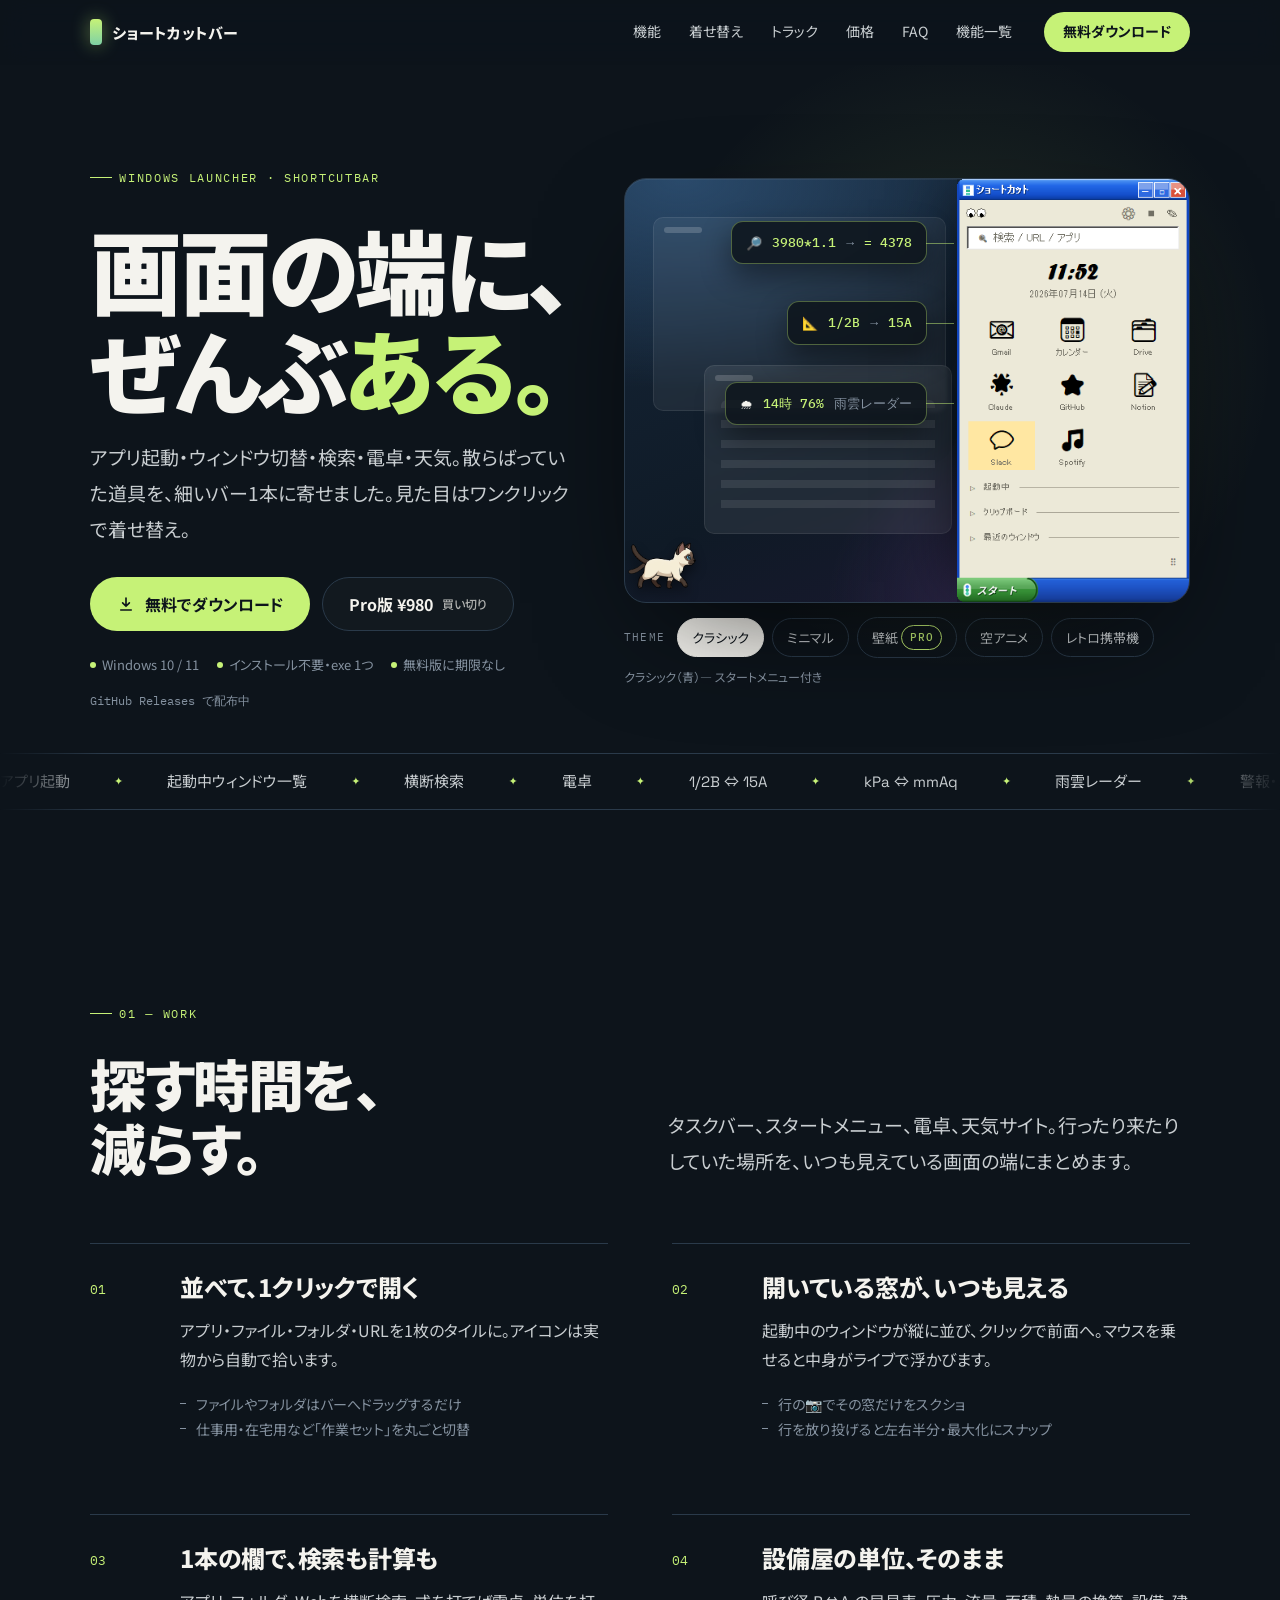
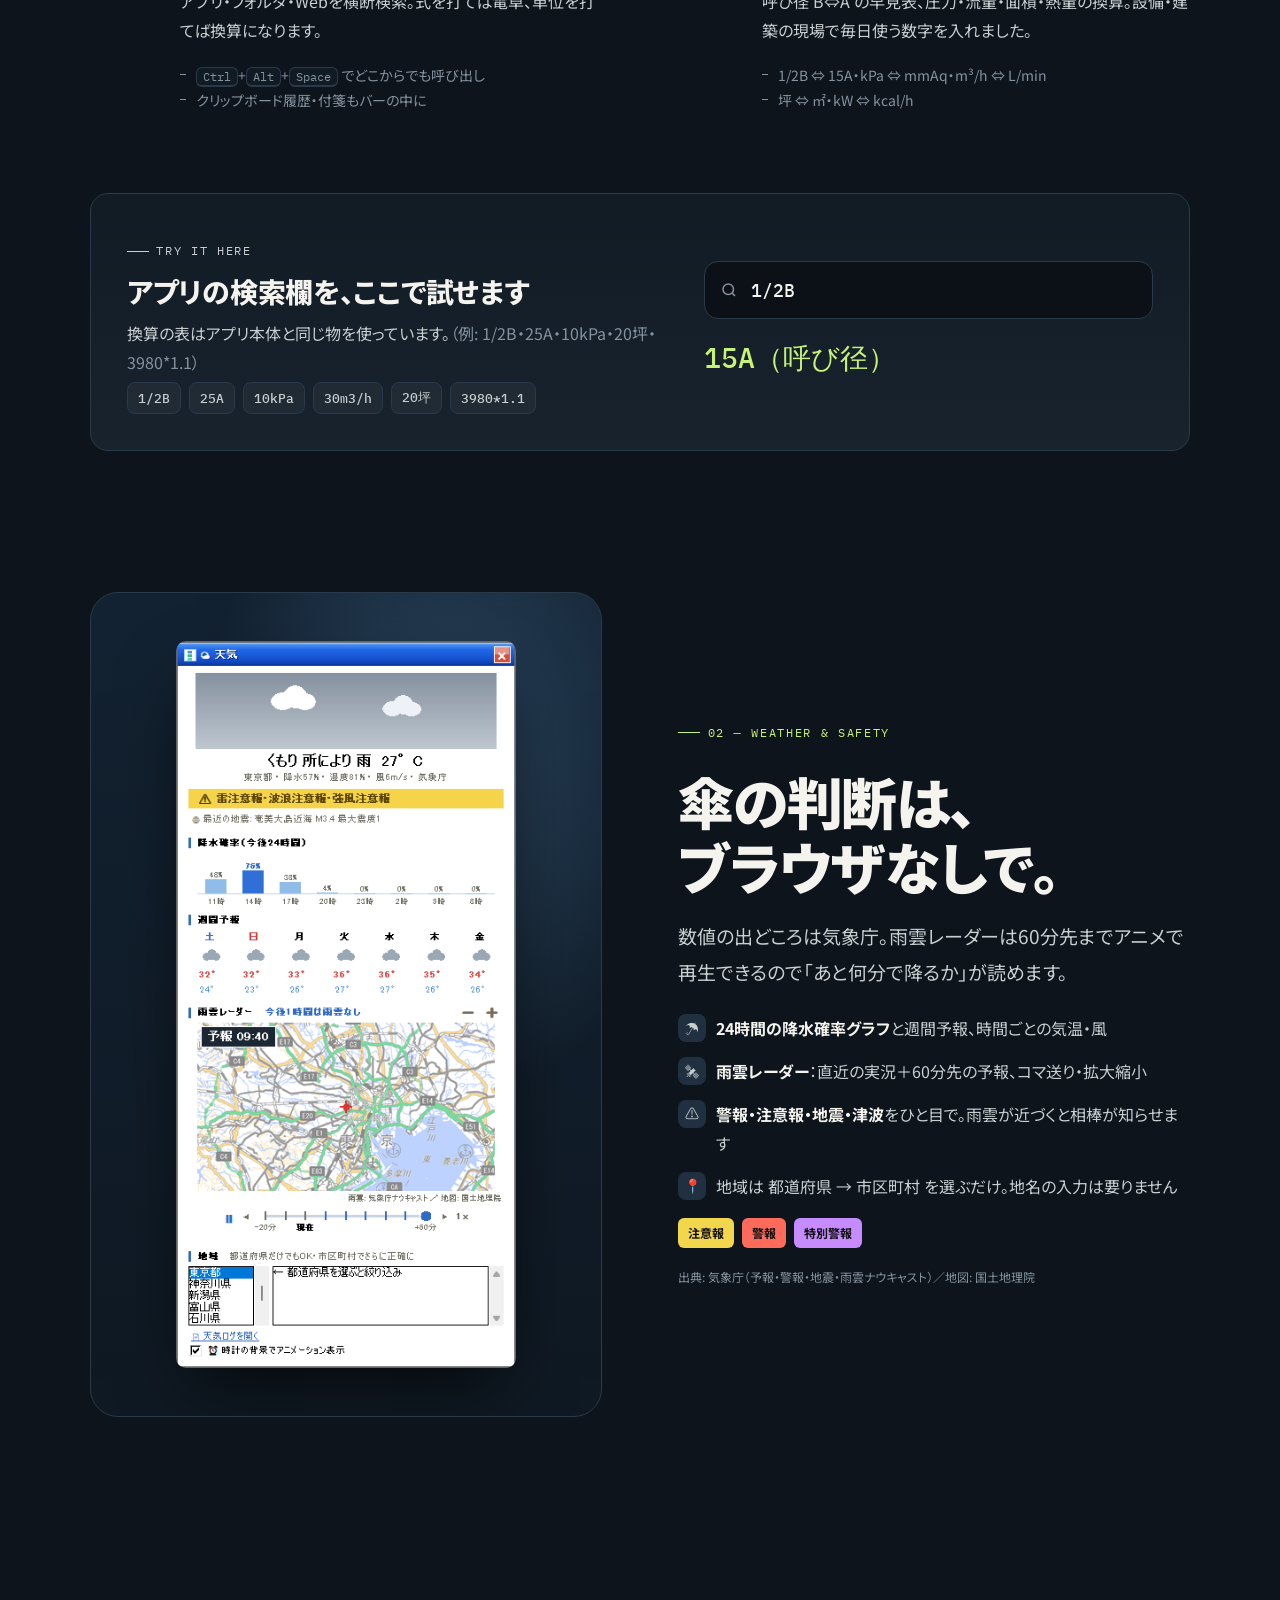
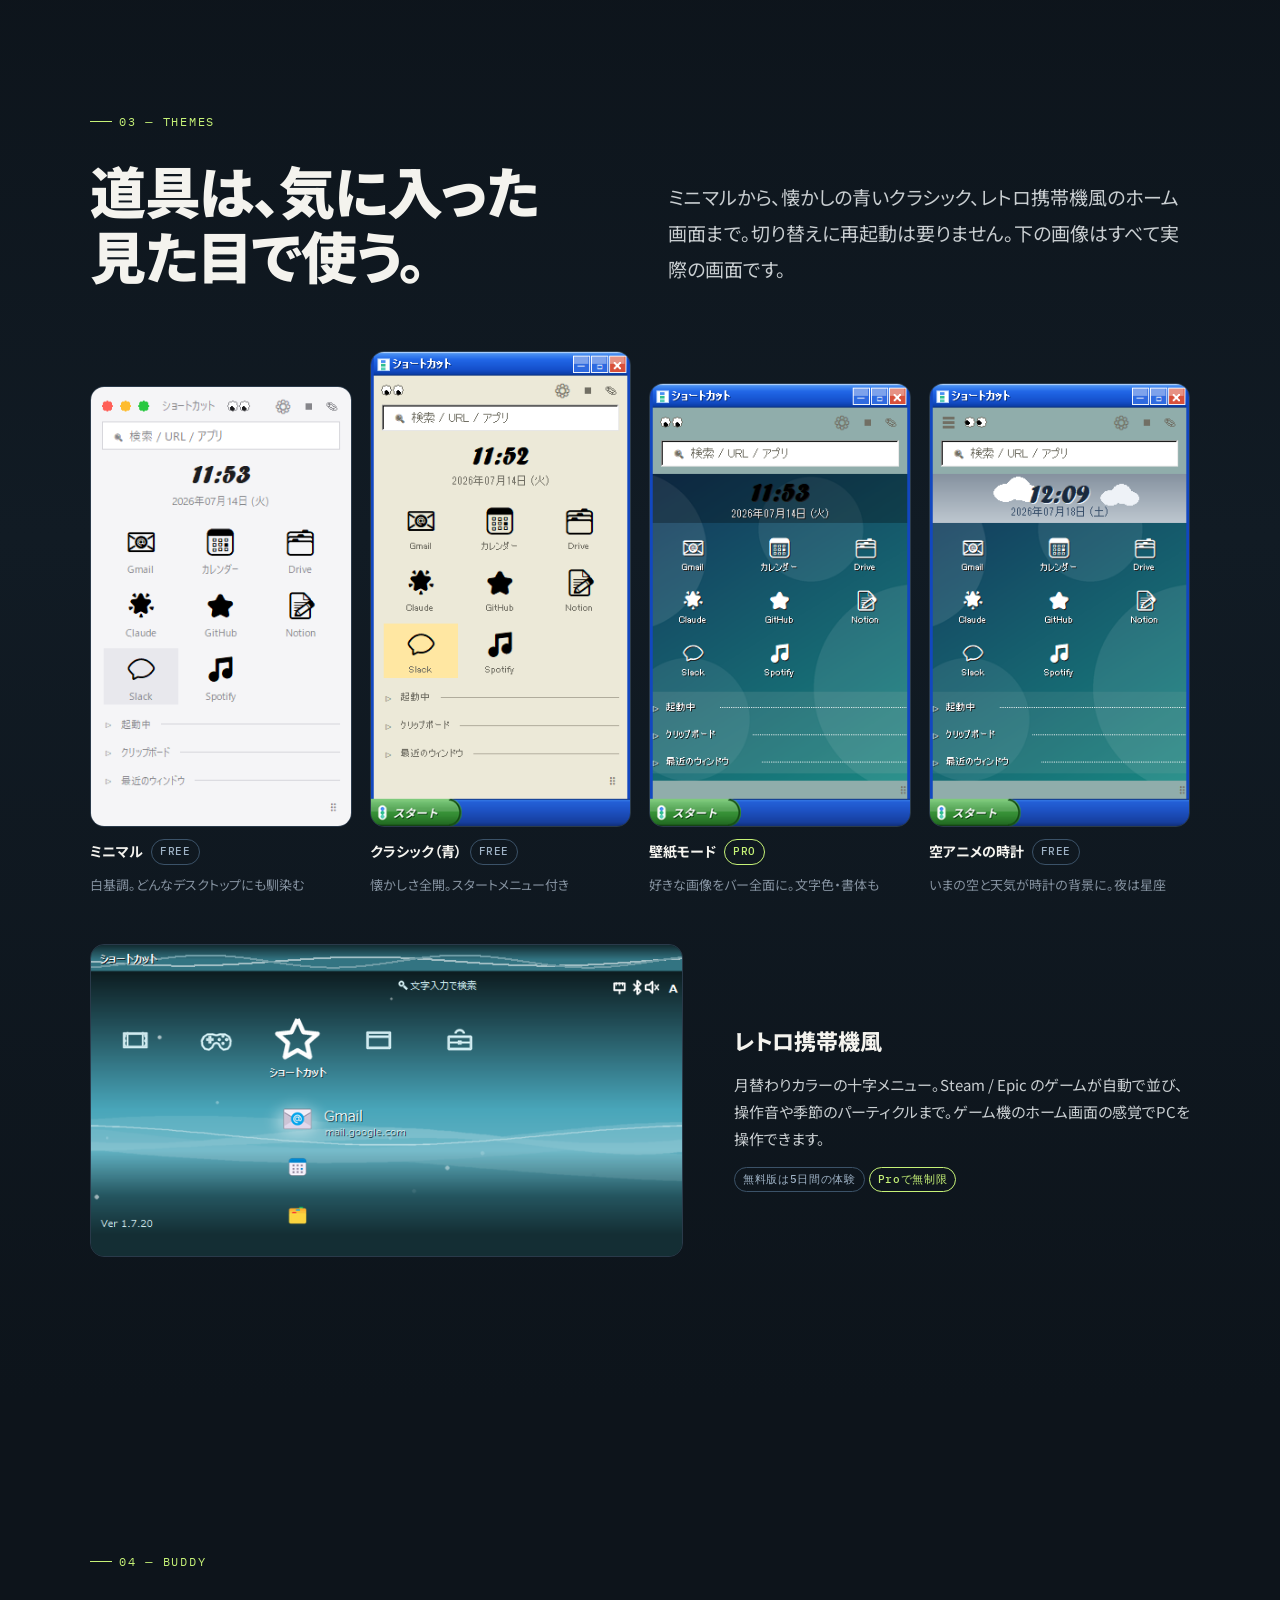
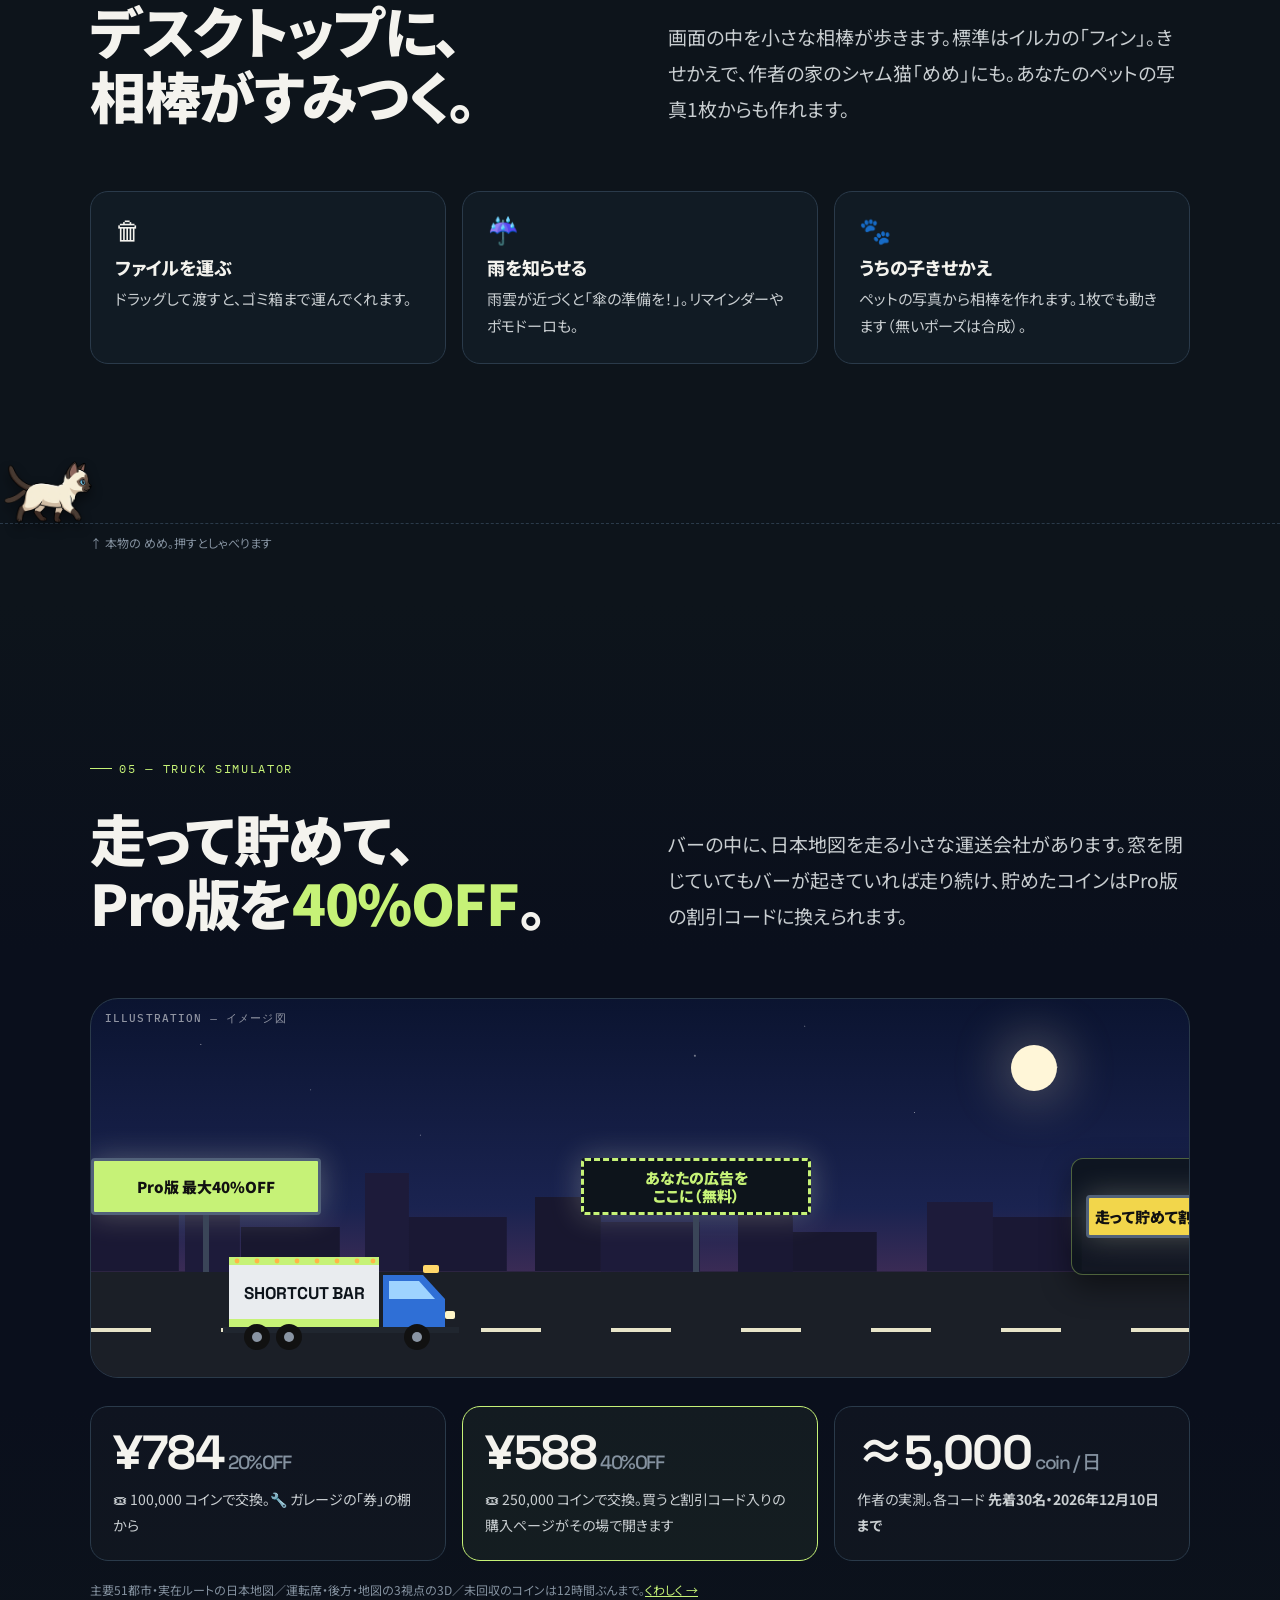
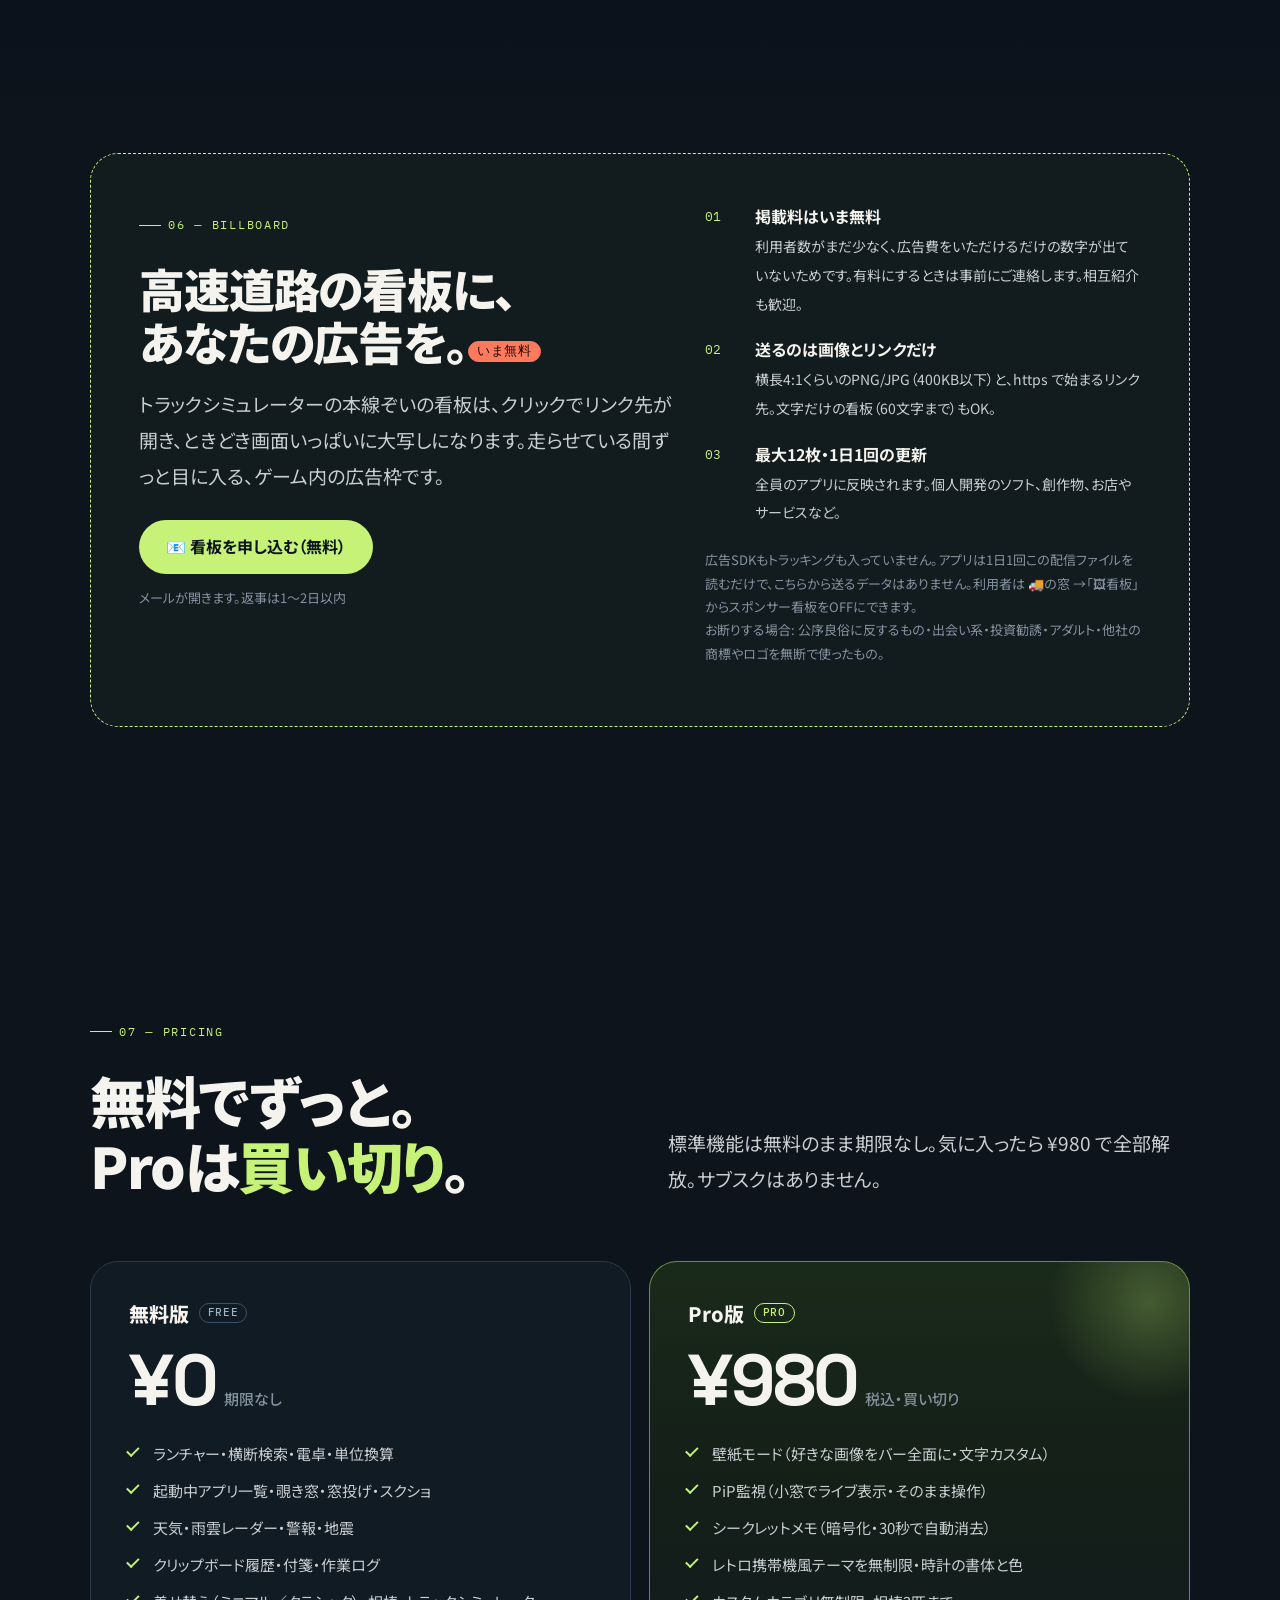
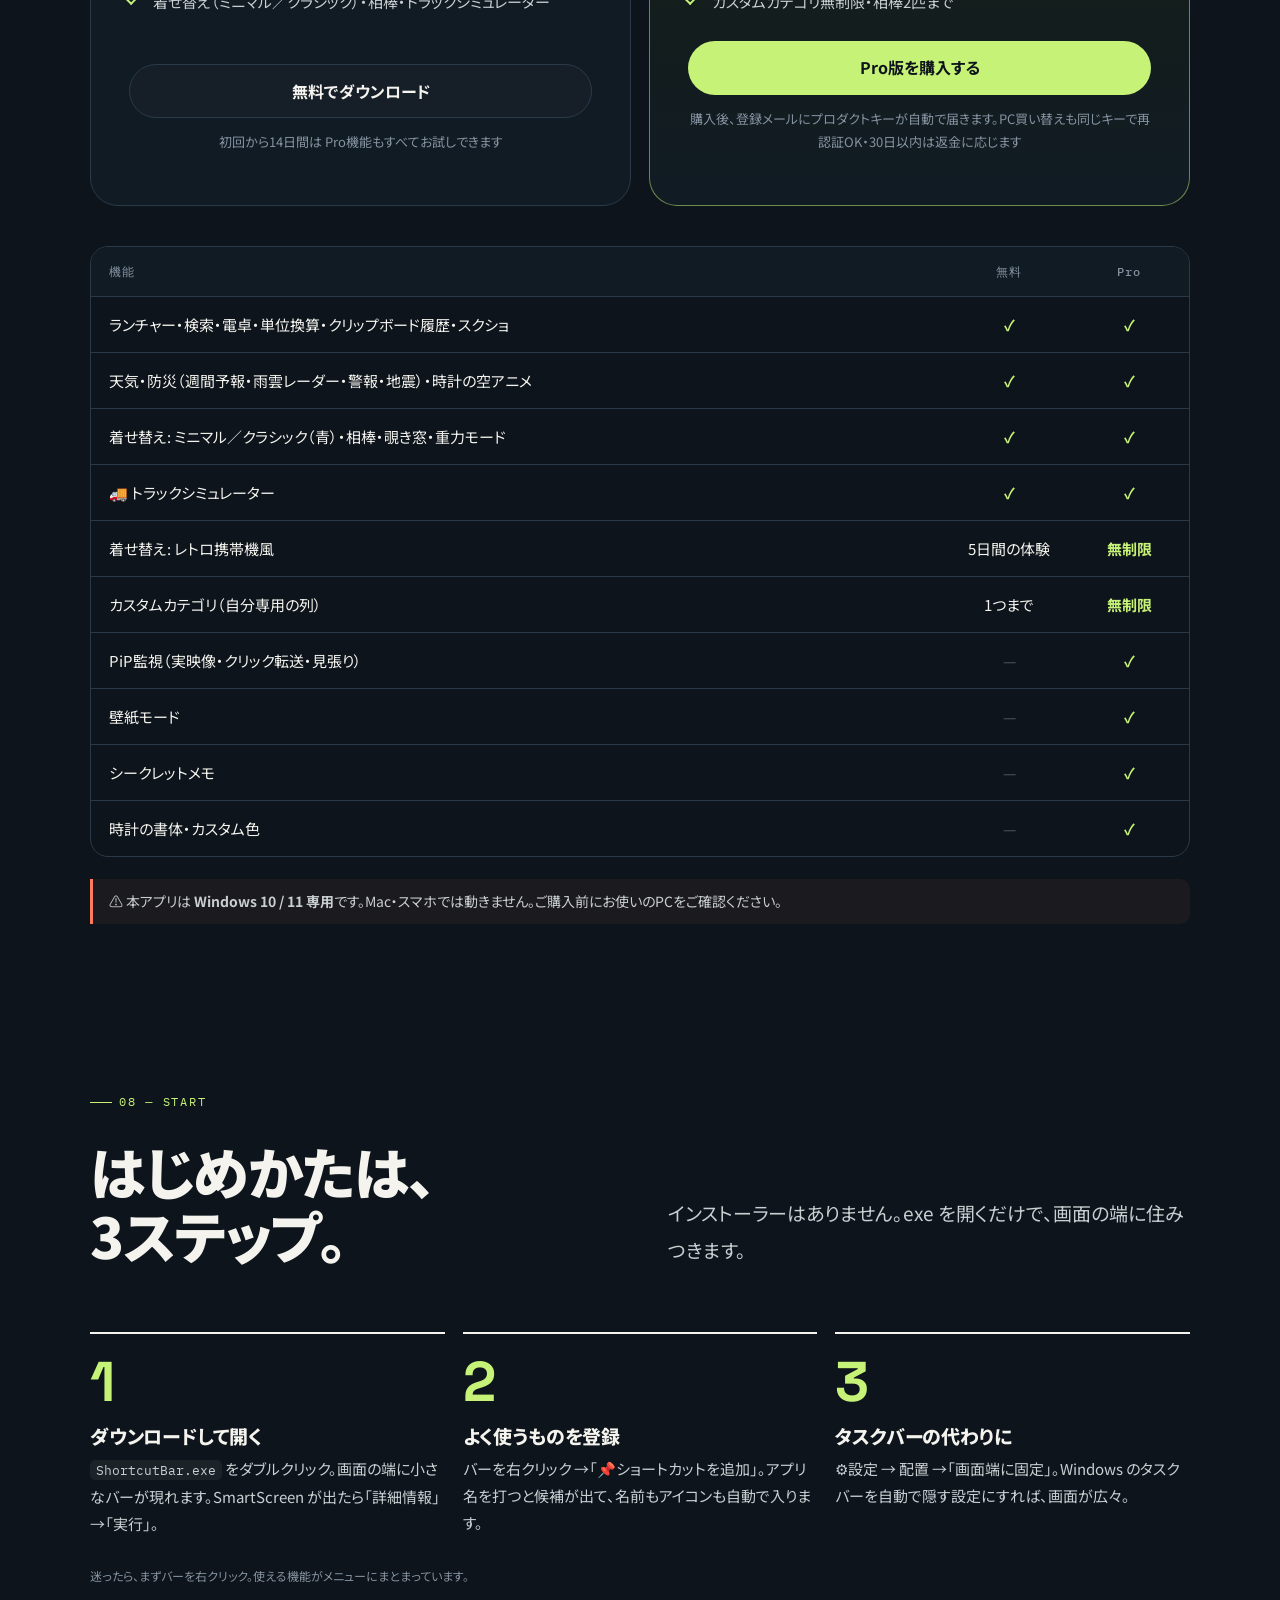
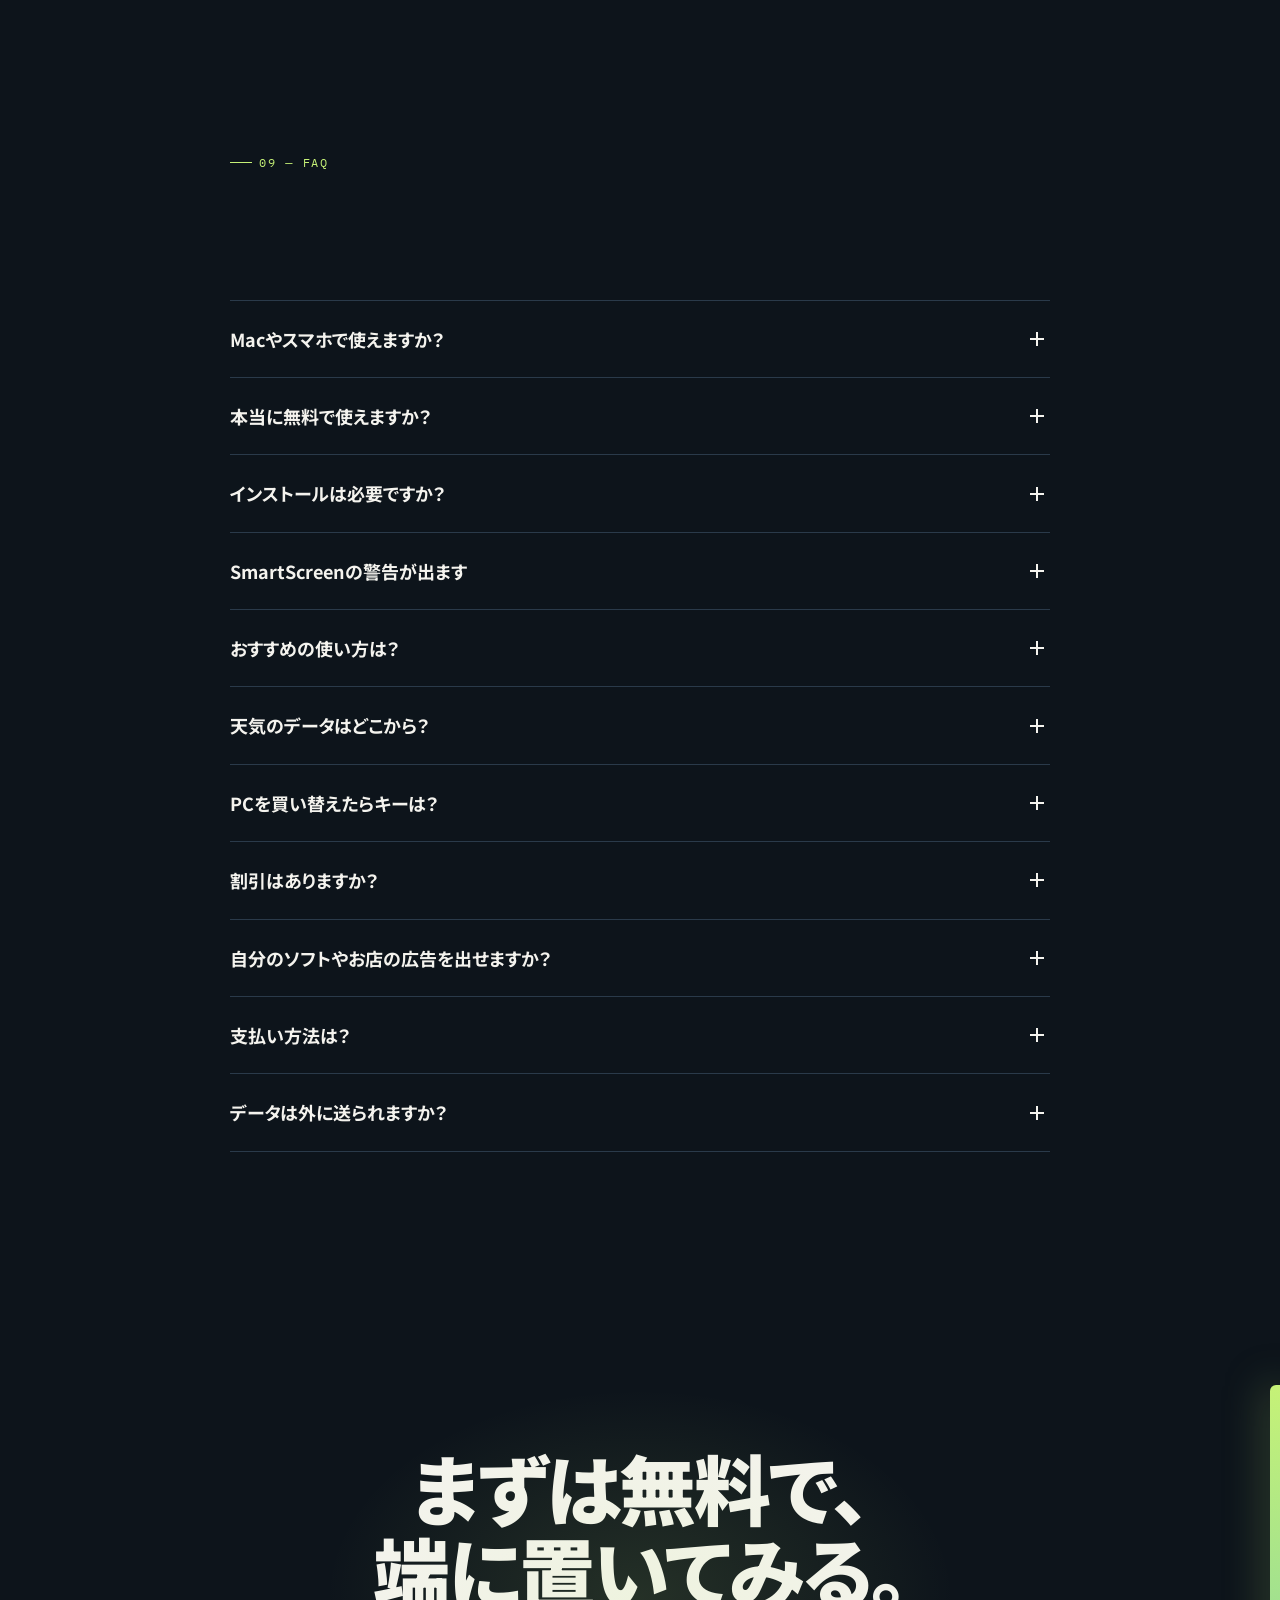
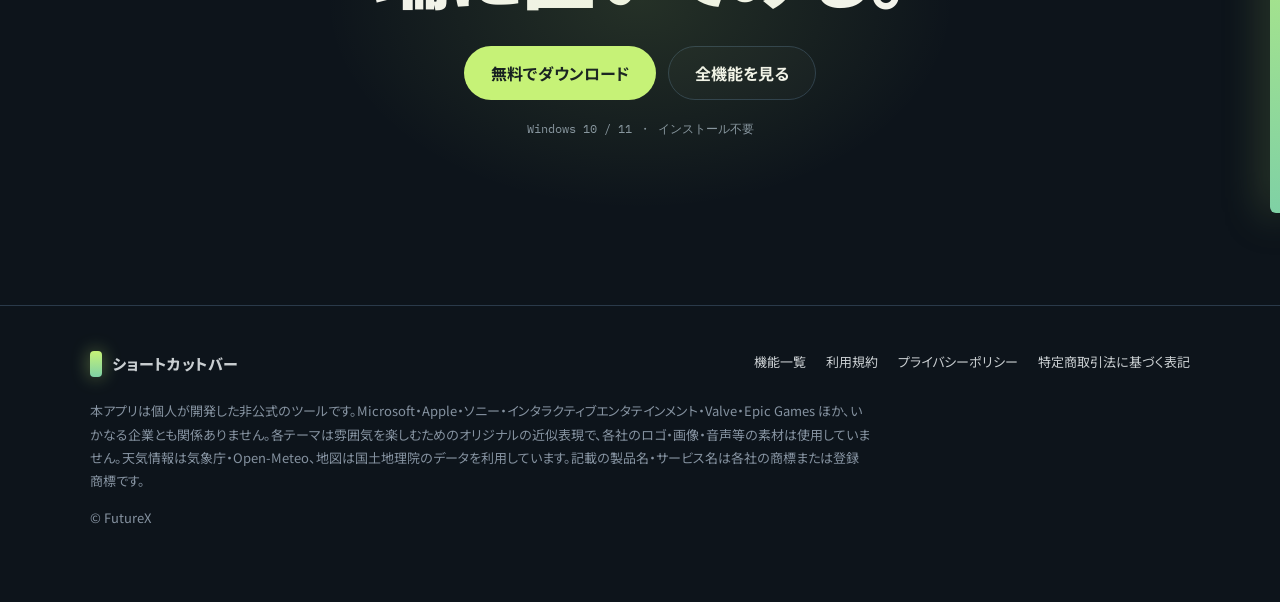
==== commit 1780aed3: "サイトを作り直し（2026-10-10） トップ・機能一覧・法務3ページを新デザインに。#boards / features.html#truck / billboards.json は維持。 フォン" ====
--- a/docs/index.html
+++ b/docs/index.html
@@ -1,481 +1,400 @@
-<!DOCTYPE html>
+<!doctype html>
 <html lang="ja">
 <head>
-<meta charset="UTF-8">
-<meta name="viewport" content="width=device-width, initial-scale=1.0">
-<title>ショートカットバー — 変幻自在の着せ替えランチャー</title>
-<meta name="description" content="Windowsに常駐する着せ替え自由のフローティング・ランチャー。アプリ/URL/ゲーム/仕事道具を1本のバーに。天気・雨雲レーダー・クリップボード履歴・スクショ・相棒つき。インストール不要・無料。">
-<meta property="og:title" content="ショートカットバー — 変幻自在の着せ替えランチャー">
-<meta property="og:description" content="アプリ・URL・ゲーム・仕事道具を1本のバーに。着せ替え3種類＋壁紙モード。天気や相棒までぜんぶ入り。無料。">
+<meta charset="utf-8">
+<meta name="viewport" content="width=device-width, initial-scale=1">
+<title>ショートカットバー — 画面の端に、ぜんぶある。</title>
+<meta name="description" content="Windowsの画面の端に常駐するランチャー。アプリ起動・ウィンドウ切替・横断検索・電卓・単位換算・天気と防災をバー1本に。ワンクリックで着せ替え。インストール不要・無料。Pro版は¥980の買い切り。">
+<meta name="theme-color" content="#0d141b">
+<meta property="og:title" content="ショートカットバー — 画面の端に、ぜんぶある。">
+<meta property="og:description" content="アプリ起動・ウィンドウ切替・検索・電卓・天気をバー1本に。着せ替え自由、インストール不要、無料。">
 <meta property="og:type" content="website">
 <meta property="og:url" content="https://futurex-jp.github.io/shortcut-bar/">
 <meta property="og:image" content="https://futurex-jp.github.io/shortcut-bar/img/ogp.png">
 <meta name="twitter:card" content="summary_large_image">
-<style>
-  :root{
-    --bg:#0c1018; --bg2:#0f1524; --card:#161f33; --card2:#1a2540; --line:#243149;
-    --ink:#eaf1fb; --dim:#9fb2cc; --accent:#4aa3ff; --accent2:#2ec6a6;
-    --grad:linear-gradient(135deg,#4aa3ff,#2ec6a6);
-  }
-  *{box-sizing:border-box;margin:0;padding:0}
-  html{scroll-behavior:smooth}
-  body{font-family:"Segoe UI","Meiryo",system-ui,sans-serif;background:var(--bg);
-       color:var(--ink);line-height:1.75;overflow-x:hidden}
-  a{color:inherit}
-  img{max-width:100%;height:auto}
-  .wrap{max-width:1020px;margin:0 auto;padding:0 22px}
-  .btn{display:inline-block;padding:15px 30px;border-radius:13px;font-weight:700;
-       text-decoration:none;font-size:1.05rem;transition:transform .12s,box-shadow .12s;cursor:pointer;border:none}
-  .btn:hover{transform:translateY(-2px)}
-  .btn-free{background:var(--card);color:var(--ink);border:1px solid var(--line)}
-  .btn-pro{background:var(--grad);color:#04121f;box-shadow:0 10px 30px rgba(74,163,255,.35)}
-  .note{color:var(--dim);font-size:.9rem;margin-top:8px}
-
-  nav{position:sticky;top:0;z-index:50;background:rgba(12,16,24,.82);
-      backdrop-filter:blur(10px);border-bottom:1px solid var(--line)}
-  .navin{display:flex;align-items:center;gap:22px;max-width:1020px;margin:0 auto;
-         padding:12px 22px;font-size:.92rem}
-  .navin .logo{font-weight:800;font-size:1rem;margin-right:auto;text-decoration:none}
-  .navin .logo span{background:var(--grad);-webkit-background-clip:text;background-clip:text;color:transparent}
-  .navin a{text-decoration:none;color:var(--dim)}
-  .navin a:hover{color:var(--ink)}
-  .navdl{background:var(--grad);color:#04121f!important;font-weight:700;
-         padding:7px 16px;border-radius:9px}
-  @media(max-width:640px){
-    .navin{flex-wrap:wrap;gap:10px 16px;padding:10px 16px}
-    .navin .logo{margin-right:auto;width:100%;margin-bottom:2px}
-    .navin a:not(.logo){font-size:.9rem}
-  }
-
-  header{position:relative;overflow:hidden;padding:72px 0 64px}
-  .glow{position:absolute;inset:0;background:
-     radial-gradient(700px 340px at 30% -5%,rgba(74,163,255,.20),transparent 70%),
-     radial-gradient(560px 340px at 85% 30%,rgba(46,198,166,.14),transparent 70%);
-     pointer-events:none}
-  .hero{display:grid;grid-template-columns:1.15fr .85fr;gap:36px;align-items:center}
-  @media(max-width:820px){.hero{grid-template-columns:1fr}}
-  .badge{display:inline-block;background:var(--card);border:1px solid var(--line);
-         color:var(--dim);font-size:.82rem;padding:6px 14px;border-radius:999px;margin-bottom:22px}
-  .osbadge{display:inline-block;background:rgba(74,163,255,.14);border:1.5px solid var(--accent);
-           color:var(--accent);font-size:.95rem;font-weight:700;padding:7px 16px;
-           border-radius:999px;margin:0 0 22px 8px}
-  .oswarn{color:var(--dim);font-size:.9rem;margin-top:10px;
-          border:1px solid var(--line);border-radius:10px;padding:8px 14px;
-          display:inline-block;background:var(--card)}
-  .oswarn b{color:var(--accent)}
-  h1{font-size:2.7rem;letter-spacing:.01em;line-height:1.22}
-  h1 .g{background:var(--grad);-webkit-background-clip:text;background-clip:text;color:transparent}
-  .tag{color:var(--dim);font-size:1.12rem;margin-top:16px;max-width:560px}
-  .cta{display:flex;gap:14px;flex-wrap:wrap;margin:30px 0 6px}
-  .real{display:inline-flex;align-items:center;gap:8px;color:var(--dim);
-        font-size:.85rem;margin-top:16px}
-  .real:before{content:"📷"}
-
-  .shots{position:relative;min-height:570px}
-  .shots img{position:absolute;border-radius:10px;
-     box-shadow:0 30px 70px rgba(0,0,0,.55),0 4px 18px rgba(0,0,0,.4)}
-  .shots .s1{width:46%;left:0;top:6px;transform:rotate(-5deg);opacity:.95}
-  .shots .s2{width:48%;right:0;top:0;z-index:2;animation:float 6s ease-in-out infinite}
-  .shots .s3{width:92%;left:4%;bottom:0;z-index:3}
-  @keyframes float{0%,100%{transform:translateY(0)}50%{transform:translateY(-10px)}}
-  @media(max-width:820px){
-    .shots{min-height:0;display:flex;flex-wrap:wrap;gap:14px;justify-content:center;margin-top:10px}
-    .shots img{position:static;transform:none;animation:none}
-    .shots .s1,.shots .s2{width:44%}
-    .shots .s3{width:92%}
-  }
-
-  section{padding:60px 0;border-top:1px solid var(--line);scroll-margin-top:64px}
-  h2{font-size:1.8rem;margin-bottom:8px;text-align:center}
-  .sub{color:var(--dim);text-align:center;margin-bottom:36px}
-
-  .why{display:grid;grid-template-columns:repeat(3,1fr);gap:18px}
-  @media(max-width:820px){.why{grid-template-columns:1fr}}
-  .why .w{background:var(--card);border:1px solid var(--line);border-radius:16px;
-      padding:26px 24px;text-align:center}
-  .why .ic{font-size:2rem;margin-bottom:10px}
-  .why h3{font-size:1.1rem;margin-bottom:8px}
-  .why p{color:var(--dim);font-size:.95rem}
-
-  /* 着せ替えギャラリー */
-  .gal{display:grid;grid-template-columns:repeat(4,1fr);gap:18px;align-items:end}
-  @media(max-width:820px){.gal{grid-template-columns:repeat(2,1fr)}}
-  .gal figure{background:var(--card);border:1px solid var(--line);border-radius:16px;
-      padding:14px;text-align:center;transition:transform .15s,border-color .15s}
-  .gal figure:hover{transform:translateY(-5px);border-color:var(--accent)}
-  .gal img{border-radius:8px;box-shadow:0 12px 30px rgba(0,0,0,.45)}
-  .gal figcaption{margin-top:10px;font-weight:700;font-size:.95rem}
-  .gal figcaption small{display:block;color:var(--dim);font-weight:400;font-size:.8rem;line-height:1.5;margin-top:2px}
-  .galwide{margin-top:18px}
-  .galwide figure{background:var(--card);border:1px solid var(--line);
-      border-radius:16px;padding:16px;text-align:center;transition:transform .15s,border-color .15s}
-  .galwide figure:hover{transform:translateY(-5px);border-color:var(--accent2)}
-  .galwide img{border-radius:8px;box-shadow:0 12px 30px rgba(0,0,0,.45)}
-  .galwide figcaption{font-weight:700;margin-top:10px}
-  .galwide figcaption small{display:block;color:var(--dim);font-weight:400;font-size:.85rem;line-height:1.6;margin-top:4px}
-  .pro-chip{display:inline-block;background:var(--grad);color:#04121f;font-size:.7rem;
-      font-weight:800;border-radius:999px;padding:1px 9px;margin-left:6px;vertical-align:2px}
-  .soon-chip{display:inline-block;background:var(--card2);color:var(--dim);
-      border:1px solid var(--line);font-size:.7rem;font-weight:700;border-radius:999px;
-      padding:1px 9px;margin-left:6px;vertical-align:2px}
-
-  .bigrow{display:grid;grid-template-columns:1fr 1.1fr;gap:34px;align-items:center;
-      margin-bottom:56px}
-  .bigrow.rev{grid-template-columns:1.1fr 1fr}
-  .bigrow.rev .pic{order:2}
-  @media(max-width:820px){.bigrow,.bigrow.rev{grid-template-columns:1fr}
-    .bigrow.rev .pic{order:0}}
-  .bigrow .pic{text-align:center}
-  .bigrow .pic img{border-radius:10px;box-shadow:0 24px 60px rgba(0,0,0,.5)}
-  .bigrow .pic img.nofx{box-shadow:none;border-radius:0}
-  .bigrow h3{font-size:1.45rem;margin-bottom:12px;line-height:1.4}
-  .bigrow h3 small{display:block;font-size:.85rem;color:var(--accent);font-weight:700;
-      letter-spacing:.08em;margin-bottom:6px}
-  .bigrow p{color:var(--dim);margin-bottom:10px}
-  .ticks{list-style:none;margin-top:12px}
-  .ticks li{color:var(--dim);font-size:.95rem;padding:4px 0 4px 26px;position:relative}
-  .ticks li:before{content:"✓";position:absolute;left:2px;color:var(--accent2);font-weight:800}
-
-  .grid{display:grid;grid-template-columns:repeat(auto-fit,minmax(230px,1fr));gap:14px}
-  .feat{background:var(--card);border:1px solid var(--line);border-radius:14px;padding:18px 20px;
-        transition:transform .15s,border-color .15s}
-  .feat:hover{transform:translateY(-4px);border-color:var(--accent)}
-  .feat .ic{font-size:1.4rem;margin-bottom:6px}
-  .feat h3{font-size:1rem;margin-bottom:5px}
-  .feat p{color:var(--dim);font-size:.88rem}
-
-  .steps{display:grid;grid-template-columns:repeat(3,1fr);gap:18px}
-  @media(max-width:820px){.steps{grid-template-columns:1fr}}
-  .step{background:var(--card);border:1px solid var(--line);border-radius:16px;padding:22px 22px 24px}
-  .step .num{display:inline-flex;align-items:center;justify-content:center;width:34px;height:34px;
-     border-radius:50%;background:var(--grad);color:#04121f;font-weight:800;margin-bottom:12px}
-  .step h3{font-size:1.05rem;margin-bottom:6px}
-  .step p{color:var(--dim);font-size:.92rem}
-  .guide-note{text-align:center;color:var(--dim);font-size:.9rem;margin-top:30px}
-
-  table{width:100%;border-collapse:collapse;background:var(--card);border:1px solid var(--line);
-        border-radius:16px;overflow:hidden}
-  th,td{padding:15px 18px;text-align:left;border-bottom:1px solid var(--line)}
-  th{background:#111a2c;font-size:.95rem}
-  td.y{color:var(--accent2);font-weight:700}
-  td.n{color:#5b6b83}
-
-  .price{text-align:center}
-  .pricebox{display:inline-block;background:var(--card);border:1px solid var(--line);
-     border-radius:22px;padding:34px 46px;position:relative;overflow:hidden}
-  .pricebox:before{content:"";position:absolute;inset:0;background:var(--grad);opacity:.06;pointer-events:none}
-  .pricebox .cta{position:relative;z-index:1}
-  .amt{font-size:3rem;font-weight:800}
-  .amt small{font-size:1rem;color:var(--dim);font-weight:400}
-
-  details{background:var(--card);border:1px solid var(--line);border-radius:12px;
-          padding:14px 18px;margin-bottom:10px}
-  summary{cursor:pointer;font-weight:600}
-  details p,details ol{color:var(--dim);margin-top:8px;font-size:.95rem}
-  details ol{padding-left:1.4em}
-
-  footer{text-align:center;color:var(--dim);font-size:.82rem;padding:44px 20px 70px;border-top:1px solid var(--line)}
-  .pay{color:var(--dim);font-size:.85rem;margin-top:10px}
-.coupon{margin-top:14px;background:rgba(46,198,166,.10);border:1px solid var(--accent2);
-        border-radius:12px;padding:10px 16px;font-size:.95rem;line-height:1.6}
-.coupon small{color:var(--dim)} .coupon a{color:var(--accent2)}
-.adpill{display:inline-block;margin-top:12px;background:rgba(255,184,77,.10);border:1px solid #6b4a17;
-        color:#ffb84d;border-radius:999px;padding:7px 16px;font-size:.9rem;text-decoration:none}
-.adpill:hover{background:rgba(255,184,77,.18)}
-.adcta{text-align:center;margin-top:22px}
-.adcta .btn{background:linear-gradient(135deg,#ffb84d,#ff8a3d);color:#1a1000;box-shadow:0 10px 30px rgba(255,160,60,.28)}
-.adfree{display:inline-block;background:linear-gradient(135deg,#ffb84d,#ff8a3d);color:#1a1000;font-size:.75rem;
-        font-weight:800;border-radius:999px;padding:2px 12px;margin-left:10px;vertical-align:4px}
-  @media(max-width:560px){h1{font-size:2.05rem}.amt{font-size:2.4rem}}
-</style>
+<link rel="icon" href="data:image/svg+xml,%3Csvg xmlns='http://www.w3.org/2000/svg' viewBox='0 0 32 32'%3E%3Crect x='11' y='3' width='10' height='26' rx='3' fill='%23c6f277'/%3E%3C/svg%3E">
+<link rel="stylesheet" href="assets/fonts.css">
+<link rel="stylesheet" href="assets/site.css">
 </head>
 <body>
-
-<nav>
-  <div class="navin">
-    <a class="logo" href="#"><span>ショートカットバー</span></a>
-    <a href="#themes">着せ替え</a>
-    <a href="#features">機能</a>
-    <a href="features.html">機能一覧</a>
-    <a href="#guide">使い方</a>
-    <a href="#pro">価格</a>
-    <a href="#boards">看板枠</a>
-    <a href="#faq">FAQ</a>
-    <a class="navdl" href="https://github.com/FutureX-jp/shortcut-bar/releases/latest/download/ShortcutBar.exe">無料DL</a>
-  </div>
-</nav>
-
-<header>
-  <div class="glow"></div>
-  <div class="wrap hero">
+<a class="skip" href="#main">本文へ</a>
+
+<header class="hdr">
+  <div class="wrap">
+    <a class="brand" href="./"><span class="brand-mark" aria-hidden="true"></span>ショートカットバー</a>
+    <nav class="nav" aria-label="ページ内">
+      <a href="#features">機能</a>
+      <a href="#themes">着せ替え</a>
+      <a href="#truck">トラック</a>
+      <a href="#pro">価格</a>
+      <a href="#faq">FAQ</a>
+      <a href="features.html">機能一覧</a>
+    </nav>
+    <a class="btn btn-main" href="https://github.com/FutureX-jp/shortcut-bar/releases/latest/download/ShortcutBar.exe">無料ダウンロード</a>
+  </div>
+</header>
+
+<main id="main">
+
+<!-- ============ HERO ============ -->
+<section class="hero">
+  <div class="wrap hero-grid">
     <div>
-      <span class="badge">Windows 10 / 11 ・ exeを開くだけ ・ 無料ではじめられる</span><span class="osbadge">🪟 Windows専用（Mac非対応）</span>
-      <h1>デスクトップに寄り添う<br><span class="g">変幻自在の着せ替えランチャー</span></h1>
-      <p class="tag">アプリ・URL・ゲーム・仕事道具を1本のバーに。ミニマルからレトロ携帯ゲーム機風まで<b>ワンクリックで着せ替え</b>。天気・雨雲レーダーやスクショ、デスクトップの相棒までついてくる。</p>
-      <div class="cta">
-        <a class="btn btn-pro" href="https://github.com/FutureX-jp/shortcut-bar/releases/latest/download/ShortcutBar.exe">無料でダウンロード</a>
-        <a class="btn btn-free" href="#pro">Pro版 ¥980（買い切り）</a>
-      </div>
-      <p class="note">お支払いはカード / Apple Pay対応 ・ 自動更新つき ・ 🎟 <a href="#pro" style="color:inherit">アプリ内のトラックシミュレーターで最大40%OFF</a></p>
-      <p class="real">このページの画像は、すべて実際の動作画面です</p>
-      <a class="adpill" href="#boards">🪧 個人開発者の方へ: アプリ内の高速道路の看板に、あなたの作品の広告を<b>無料</b>で出せます →</a>
-    </div>
-    <div class="shots">
-      <img class="s1" src="img/theme_minimal.png" alt="ミニマルテーマのショートカットバー" width="286" height="484">
-      <img class="s2" src="img/hero_xp.png" alt="クラシック（青）テーマのショートカットバー" width="286" height="522">
-      <img class="s3" src="img/theme_retro.png" alt="レトロ携帯機風テーマの十字メニュー" width="670" height="353">
-    </div>
-  </div>
-</header>
-
-<section>
-  <div class="wrap">
-    <h2>選ばれる3つの理由</h2>
-    <p class="sub">まずは「見た目から入れる」ランチャーです</p>
-    <div class="why">
-      <div class="w"><div class="ic">🎨</div><h3>見た目は自分で決める</h3><p>ミニマル・クラシック（青）・レトロ携帯機風にワンクリック着せ替え（再起動不要）。Proなら好きな画像をバー全面の壁紙にもできます。</p></div>
-      <div class="w"><div class="ic">🧰</div><h3>これ1本で足りる</h3><p>アプリ起動・タスク切替・時計・クリップボード履歴・スクショ、さらに天気・雨雲レーダーまで。散らばっていた道具がバー1本にまとまります。</p></div>
-      <div class="w"><div class="ic">💴</div><h3>無料でずっと・Proは買い切り</h3><p>標準機能は無料のまま期限なし。気に入ったら¥980の買い切りで全部解放。サブスクはありません。</p></div>
-    </div>
-  </div>
-</section>
-
-<section id="themes">
-  <div class="wrap">
-    <h2>着せ替えギャラリー</h2>
-    <p class="sub">気分と作業に合わせて、ワンクリックで切替（再起動不要）</p>
+      <p class="kicker">Windows Launcher · ShortcutBar</p>
+      <h1 class="h-xl" style="margin-top:18px">
+        <span class="line"><span>画面の端に、</span></span>
+        <span class="line"><span>ぜんぶ<span class="mark">ある。</span></span></span>
+      </h1>
+      <p class="lead">アプリ起動・ウィンドウ切替・検索・電卓・天気。散らばっていた道具を、細いバー1本に寄せました。見た目はワンクリックで着せ替え。</p>
+      <div class="cta-row">
+        <a class="btn btn-main" href="https://github.com/FutureX-jp/shortcut-bar/releases/latest/download/ShortcutBar.exe">
+          <svg viewBox="0 0 24 24" fill="none" stroke="currentColor" stroke-width="2.2" stroke-linecap="round" aria-hidden="true"><path d="M12 4v11m0 0 4.5-4.5M12 15l-4.5-4.5M5 20h14"/></svg>
+          無料でダウンロード</a>
+        <a class="btn btn-ghost" href="#pro">Pro版 ¥980 <small>買い切り</small></a>
+      </div>
+      <ul class="facts">
+        <li>Windows 10 / 11</li><li>インストール不要・exe 1つ</li><li>無料版に期限なし</li>
+      </ul>
+      <p class="ver" data-latest>GitHub Releases で配布中</p>
+    </div>
+
+    <div>
+      <div class="desk" id="desk" role="img" aria-label="デスクトップの右端にショートカットバーが常駐している様子">
+        <div class="win w1"></div><div class="win w2"></div>
+        <div class="retro"><img src="img/theme_retro.png" alt="" width="670" height="353" loading="lazy"></div>
+        <div class="co co1">🔎 <b>3980*1.1</b> <i>→</i> <b>= 4378</b></div>
+        <div class="co co2">📐 <b>1/2B</b> <i>→</i> <b>15A</b></div>
+        <div class="co co3">🌧 <b>14時 76%</b> <i>雨雲レーダー</i></div>
+        <div class="bar">
+          <img class="on" data-theme="classic" src="img/hero_xp.png" alt="" width="286" height="522">
+          <img data-theme="minimal" src="img/theme_minimal.png" alt="" width="286" height="484" loading="lazy">
+          <img data-theme="wall" src="img/wall_mode.png" alt="" width="286" height="487" loading="lazy">
+          <img data-theme="sky" src="img/wall_weather.png" alt="" width="286" height="487" loading="lazy">
+        </div>
+        <div class="meme" title="めめ（作者の猫）"><span class="bubble">にゃ</span><img src="img/meme.png" alt="" width="220" height="289"></div>
+      </div>
+      <div class="chips" role="group" aria-label="着せ替えを試す">
+        <span class="lbl">THEME</span>
+        <button class="chip" data-theme-btn="classic" aria-pressed="true" data-cap="クラシック（青）— スタートメニュー付き">クラシック</button>
+        <button class="chip" data-theme-btn="minimal" aria-pressed="false" data-cap="ミニマル — 白基調でどこにでも馴染む">ミニマル</button>
+        <button class="chip" data-theme-btn="wall" aria-pressed="false" data-cap="壁紙モード（Pro）— 好きな画像をバー全面に">壁紙 <span class="tag pro">PRO</span></button>
+        <button class="chip" data-theme-btn="sky" aria-pressed="false" data-cap="時計の背景に、いまの空と天気のアニメ">空アニメ</button>
+        <button class="chip" data-theme-btn="retro" aria-pressed="false" data-cap="レトロ携帯機風 — 十字キーで操るホーム画面">レトロ携帯機</button>
+      </div>
+      <p class="cap" id="deskcap">クラシック（青）— スタートメニュー付き</p>
+    </div>
+  </div>
+
+  <div class="ticker" aria-hidden="true">
+    <div class="ticker-track">
+      <span>アプリ起動</span><span>起動中ウィンドウ一覧</span><span>横断検索</span><span>電卓</span><span>1/2B ⇔ 15A</span><span>kPa ⇔ mmAq</span><span>雨雲レーダー</span><span>警報・地震</span><span>クリップボード履歴</span><span>窓だけスクショ</span><span>覗き窓</span><span>相棒</span><span>トラックシミュレーター</span>
+      <span>アプリ起動</span><span>起動中ウィンドウ一覧</span><span>横断検索</span><span>電卓</span><span>1/2B ⇔ 15A</span><span>kPa ⇔ mmAq</span><span>雨雲レーダー</span><span>警報・地震</span><span>クリップボード履歴</span><span>窓だけスクショ</span><span>覗き窓</span><span>相棒</span><span>トラックシミュレーター</span>
+    </div>
+  </div>
+</section>
+
+<!-- ============ FEATURES ============ -->
+<section class="sec" id="features">
+  <div class="wrap">
+    <div class="sec-head reveal">
+      <div><p class="kicker">01 — Work</p><h2 class="h-l" style="margin-top:14px">探す時間を、<br>減らす。</h2></div>
+      <p class="lead">タスクバー、スタートメニュー、電卓、天気サイト。行ったり来たりしていた場所を、いつも見えている画面の端にまとめます。</p>
+    </div>
+
+    <div class="chapters">
+      <div class="chap reveal"><span class="n">01</span><h3>並べて、1クリックで開く</h3>
+        <p>アプリ・ファイル・フォルダ・URLを1枚のタイルに。アイコンは実物から自動で拾います。</p>
+        <ul><li>ファイルやフォルダはバーへドラッグするだけ</li><li>仕事用・在宅用など「作業セット」を丸ごと切替</li></ul></div>
+      <div class="chap reveal"><span class="n">02</span><h3>開いている窓が、いつも見える</h3>
+        <p>起動中のウィンドウが縦に並び、クリックで前面へ。マウスを乗せると中身がライブで浮かびます。</p>
+        <ul><li>行の📷でその窓だけをスクショ</li><li>行を放り投げると左右半分・最大化にスナップ</li></ul></div>
+      <div class="chap reveal"><span class="n">03</span><h3>1本の欄で、検索も計算も</h3>
+        <p>アプリ・フォルダ・Webを横断検索。式を打てば電卓、単位を打てば換算になります。</p>
+        <ul><li><kbd>Ctrl</kbd>+<kbd>Alt</kbd>+<kbd>Space</kbd> でどこからでも呼び出し</li><li>クリップボード履歴・付箋もバーの中に</li></ul></div>
+      <div class="chap reveal"><span class="n">04</span><h3>設備屋の単位、そのまま</h3>
+        <p>呼び径 B⇔A の早見表、圧力・流量・面積・熱量の換算。設備・建築の現場で毎日使う数字を入れました。</p>
+        <ul><li>1/2B ⇔ 15A・kPa ⇔ mmAq・m³/h ⇔ L/min</li><li>坪 ⇔ ㎡・kW ⇔ kcal/h</li></ul></div>
+    </div>
+
+    <div class="try reveal">
+      <div>
+        <p class="kicker">Try it here</p>
+        <h3 style="margin-top:12px">アプリの検索欄を、ここで試せます</h3>
+        <p>換算の表はアプリ本体と同じ物を使っています。<span class="mute">（例: 1/2B・25A・10kPa・20坪・3980*1.1）</span></p>
+        <div class="eg">
+          <button data-eg="1/2B">1/2B</button><button data-eg="25A">25A</button><button data-eg="10kPa">10kPa</button>
+          <button data-eg="30m3/h">30m3/h</button><button data-eg="20坪">20坪</button><button data-eg="3980*1.1">3980*1.1</button>
+        </div>
+      </div>
+      <div>
+        <label class="field"><span class="vh">換算・計算する式</span>
+          <svg viewBox="0 0 24 24" fill="none" stroke="currentColor" stroke-width="2" aria-hidden="true"><circle cx="11" cy="11" r="7"/><path d="m20 20-3.5-3.5"/></svg>
+          <input id="try-in" type="text" inputmode="text" autocomplete="off" spellcheck="false" placeholder="検索 / URL / アプリ" value="1/2B">
+        </label>
+        <div class="result" id="try-out" aria-live="polite"></div>
+      </div>
+    </div>
+  </div>
+</section>
+
+<!-- ============ WEATHER ============ -->
+<section class="sec" style="padding-top:0">
+  <div class="wrap split">
+    <div class="split-media reveal">
+      <div class="stage">
+        <img src="img/wx_popup.png" alt="天気の画面。降水確率グラフ、週間予報、雨雲レーダーの地図が並ぶ" width="384" height="821" loading="lazy" style="width:min(100%,340px)">
+      </div>
+    </div>
+    <div class="reveal">
+      <p class="kicker">02 — Weather &amp; Safety</p>
+      <h2 class="h-l" style="margin-top:14px">傘の判断は、<br>ブラウザなしで。</h2>
+      <p class="lead" style="margin-top:20px">数値の出どころは気象庁。雨雲レーダーは60分先までアニメで再生できるので「あと何分で降るか」が読めます。</p>
+      <ul class="points">
+        <li><span class="ic">☂</span><span><b>24時間の降水確率グラフ</b>と週間予報、時間ごとの気温・風</span></li>
+        <li><span class="ic">🛰</span><span><b>雨雲レーダー</b>：直近の実況＋60分先の予報、コマ送り・拡大縮小</span></li>
+        <li><span class="ic">⚠</span><span><b>警報・注意報・地震・津波</b>をひと目で。雨雲が近づくと相棒が知らせます</span></li>
+        <li><span class="ic">📍</span><span>地域は 都道府県 → 市区町村 を選ぶだけ。地名の入力は要りません</span></li>
+      </ul>
+      <div class="legend" aria-label="警報の色分け"><span style="background:#f2d64b">注意報</span><span style="background:#ff6b5a">警報</span><span style="background:#c58bff">特別警報</span></div>
+      <p class="src">出典: 気象庁（予報・警報・地震・雨雲ナウキャスト）／地図: 国土地理院</p>
+    </div>
+  </div>
+</section>
+
+<!-- ============ THEMES ============ -->
+<section class="sec" id="themes" style="background:linear-gradient(180deg,var(--bg),var(--bg2) 40%,var(--bg))">
+  <div class="wrap">
+    <div class="sec-head reveal">
+      <div><p class="kicker">03 — Themes</p><h2 class="h-l" style="margin-top:14px">道具は、気に入った<br>見た目で使う。</h2></div>
+      <p class="lead">ミニマルから、懐かしの青いクラシック、レトロ携帯機風のホーム画面まで。切り替えに再起動は要りません。下の画像はすべて実際の画面です。</p>
+    </div>
     <div class="gal">
-      <figure>
-        <img src="img/theme_minimal.png" alt="ミニマルテーマ" loading="lazy">
-        <figcaption>ミニマル<small>白基調。どんなデスクトップにも馴染む</small></figcaption>
+      <figure class="reveal"><div class="fr"><img src="img/theme_minimal.png" alt="ミニマルテーマのバー" width="286" height="484" loading="lazy"></div>
+        <figcaption>ミニマル <span class="tag free">FREE</span><span class="d">白基調。どんなデスクトップにも馴染む</span></figcaption></figure>
+      <figure class="reveal"><div class="fr"><img src="img/hero_xp.png" alt="クラシック（青）テーマのバー" width="286" height="522" loading="lazy"></div>
+        <figcaption>クラシック（青） <span class="tag free">FREE</span><span class="d">懐かしさ全開。スタートメニュー付き</span></figcaption></figure>
+      <figure class="reveal"><div class="fr"><img src="img/wall_mode.png" alt="壁紙モードのバー" width="286" height="487" loading="lazy"></div>
+        <figcaption>壁紙モード <span class="tag pro">PRO</span><span class="d">好きな画像をバー全面に。文字色・書体も</span></figcaption></figure>
+      <figure class="reveal"><div class="fr"><img src="img/wall_weather.png" alt="時計の背景に雲が流れるバー" width="286" height="487" loading="lazy"></div>
+        <figcaption>空アニメの時計 <span class="tag free">FREE</span><span class="d">いまの空と天気が時計の背景に。夜は星座</span></figcaption></figure>
+      <figure class="wide reveal">
+        <div class="fr"><img src="img/theme_retro.png" alt="レトロ携帯機風のホーム画面" width="670" height="353" loading="lazy" style="width:100%"></div>
+        <figcaption style="display:block">
+          <span style="display:block;font-size:22px;font-weight:800;color:var(--ink)">レトロ携帯機風</span>
+          <span style="display:block;margin-top:10px;font-size:15px;font-weight:400;color:var(--ink2)">月替わりカラーの十字メニュー。Steam / Epic のゲームが自動で並び、操作音や季節のパーティクルまで。ゲーム機のホーム画面の感覚でPCを操作できます。</span>
+          <span style="display:block;margin-top:12px"><span class="tag free">無料版は5日間の体験</span> <span class="tag pro">Proで無制限</span></span>
+        </figcaption>
       </figure>
-      <figure>
-        <img src="img/hero_xp.png" alt="クラシック（青）テーマ" loading="lazy">
-        <figcaption>クラシック（青）<small>懐かしさ全開。スタートメニュー付き</small></figcaption>
-      </figure>
-      <figure>
-        <img src="img/wall_weather.png" alt="壁紙モード（天気アニメ時計）" loading="lazy">
-        <figcaption>壁紙モード<span class="pro-chip">Pro</span><small>好きな画像をバー全面に。時計には空のアニメ</small></figcaption>
-      </figure>
-      <figure>
-        <img src="img/theme_glass.png" alt="ガラス風テーマ（開発中）" loading="lazy" style="opacity:.85">
-        <figcaption>ガラス風<span class="soon-chip">今後公開予定</span><small>涼しげな半透明ブルー。開発中のプレビュー</small></figcaption>
-      </figure>
-    </div>
-    <div class="galwide">
-      <figure>
-        <img src="img/theme_retro.png" alt="レトロ携帯機風テーマの十字メニュー" loading="lazy">
-        <figcaption>レトロ携帯機風<small>月替わりカラーの十字メニュー。Steam / Epic のゲームが自動で並び、操作音・季節のパーティクルまで再現。ゲーム機のホーム画面感覚でPCを操作できる（無料版は5日間の体験つき・Proで無制限）。</small></figcaption>
-      </figure>
-    </div>
-  </div>
-</section>
-
-<section id="features">
-  <div class="wrap">
-    <h2>主な機能</h2>
-    <p class="sub">ランチャーの基本から、ちょっと欲張りな機能まで</p>
-
-    <div class="bigrow">
-      <div class="pic"><img src="img/wall_weather.png" alt="壁紙モードの実画面" width="280"></div>
+    </div>
+  </div>
+</section>
+
+<!-- ============ BUDDY ============ -->
+<section class="sec buddy">
+  <div class="wrap">
+    <div class="sec-head reveal">
+      <div><p class="kicker">04 — Buddy</p><h2 class="h-l" style="margin-top:14px">デスクトップに、<br>相棒がすみつく。</h2></div>
+      <p class="lead">画面の中を小さな相棒が歩きます。標準はイルカの「フィン」。きせかえで、作者の家のシャム猫「めめ」にも。あなたのペットの写真1枚からも作れます。</p>
+    </div>
+    <div class="cards">
+      <div class="card reveal"><div class="e">🗑</div><h3>ファイルを運ぶ</h3><p>ドラッグして渡すと、ゴミ箱まで運んでくれます。</p></div>
+      <div class="card reveal"><div class="e">☔</div><h3>雨を知らせる</h3><p>雨雲が近づくと「傘の準備を！」。リマインダーやポモドーロも。</p></div>
+      <div class="card reveal"><div class="e">🐾</div><h3>うちの子きせかえ</h3><p>ペットの写真から相棒を作れます。1枚でも動きます（無いポーズは合成）。</p></div>
+    </div>
+  </div>
+  <div class="buddy-floor" aria-hidden="true"><div class="meme"><span class="bubble">にゃ</span><img src="img/meme.png" alt="" width="220" height="289" loading="lazy"></div></div>
+  <div class="wrap"><p class="cap">↑ 本物の めめ。押すとしゃべります</p></div>
+</section>
+
+<!-- ============ TRUCK ============ -->
+<section class="sec road-sec" id="truck">
+  <div class="wrap">
+    <div class="sec-head reveal">
+      <div><p class="kicker">05 — Truck Simulator</p><h2 class="h-l" style="margin-top:14px">走って貯めて、<br>Pro版を<span class="mark">40%OFF</span>。</h2></div>
+      <p class="lead">バーの中に、日本地図を走る小さな運送会社があります。窓を閉じていてもバーが起きていれば走り続け、貯めたコインはPro版の割引コードに換えられます。</p>
+    </div>
+    <div class="scene reveal" aria-label="高速道路をトラックが走り、道路ぞいに看板が流れるイメージ図" role="img">
+      <span class="note">ILLUSTRATION — イメージ図</span>
+      <div class="stars"></div><div class="moon"></div><div class="city"></div>
+      <div class="boards">
+        <div class="board ad"><div class="face">Pro版 最大40%OFF</div><div class="pole"></div></div>
+        <div class="board you"><div class="face">あなたの広告を<br>ここに（無料）</div><div class="pole"></div></div>
+        <div class="board co"><div class="face">走って貯めて割引コード</div><div class="pole"></div></div>
+        <div class="board you"><div class="face">個人開発の<br>ソフト・お店も</div><div class="pole"></div></div>
+      </div>
+      <div class="asphalt"></div><div class="lane"></div>
+      <svg class="truck" viewBox="0 0 240 110" aria-hidden="true">
+        <rect x="6" y="12" width="150" height="70" rx="4" fill="#e9ecef"/>
+        <rect x="6" y="12" width="150" height="8" fill="#c6f277"/>
+        <rect x="6" y="74" width="150" height="8" fill="#c6f277"/>
+        <g fill="#ffb547"><circle cx="14" cy="16" r="2.4"/><circle cx="34" cy="16" r="2.4"/><circle cx="54" cy="16" r="2.4"/><circle cx="74" cy="16" r="2.4"/><circle cx="94" cy="16" r="2.4"/><circle cx="114" cy="16" r="2.4"/><circle cx="134" cy="16" r="2.4"/><circle cx="150" cy="16" r="2.4"/></g>
+        <text x="81" y="54" text-anchor="middle" font-family="Grotesk,sans-serif" font-weight="700" font-size="17" fill="#0d141b">SHORTCUT BAR</text>
+        <path d="M160 30h40l22 24v28h-62z" fill="#2f6fd6"/>
+        <path d="M166 36h30l16 18h-46z" fill="#9ed3ff"/>
+        <rect x="200" y="20" width="16" height="8" rx="2" fill="#ffd76a"/>
+        <rect x="222" y="66" width="10" height="8" rx="2" fill="#fff6c8"/>
+        <rect x="156" y="82" width="80" height="6" fill="#20262f"/><rect x="0" y="82" width="160" height="6" fill="#20262f"/>
+        <g fill="#111"><circle cx="34" cy="92" r="13"/><circle cx="66" cy="92" r="13"/><circle cx="194" cy="92" r="13"/></g>
+        <g fill="#8a95a3"><circle cx="34" cy="92" r="5"/><circle cx="66" cy="92" r="5"/><circle cx="194" cy="92" r="5"/></g>
+      </svg>
+    </div>
+    <div class="coupon">
+      <div class="c reveal"><div class="big num">¥784<small>20%OFF</small></div><p>🎟 100,000 コインで交換。🔧 ガレージの「券」の棚から</p></div>
+      <div class="c hot reveal"><div class="big num">¥588<small>40%OFF</small></div><p>🎟 250,000 コインで交換。買うと割引コード入りの購入ページがその場で開きます</p></div>
+      <div class="c reveal"><div class="big num">≈5,000<small>coin / 日</small></div><p>作者の実測。各コード <b>先着30名・2026年12月10日まで</b></p></div>
+    </div>
+    <p class="cap" style="margin-top:18px">主要51都市・実在ルートの日本地図／運転席・後方・地図の3視点の3D／未回収のコインは12時間ぶんまで。<a href="features.html#truck" style="color:var(--lime)">くわしく →</a></p>
+  </div>
+</section>
+
+<!-- ============ BOARDS ============ -->
+<section class="sec" id="boards" style="padding-top:0">
+  <div class="wrap">
+    <div class="slot reveal">
       <div>
-        <h3><small>WALLPAPER MODE</small>🖼 バーが、あなたの壁紙になる<span class="pro-chip">Pro</span></h3>
-        <p>スマホのホーム画面のように、お気に入りの画像を1枚まるごとバーの背景へ。アイコンも時計も、写真の上に静かに並びます。</p>
-        <ul class="ticks">
-          <li>表示範囲はプレビューをドラッグして選ぶだけ</li>
-          <li>文字色・書体もカスタム可。明るさに応じて自動で読みやすく調整</li>
-          <li>壁紙の上でもクリック・ドラッグ・スクショなど全機能そのまま</li>
+        <p class="kicker">06 — Billboard</p>
+        <h2 class="h-l" style="margin-top:14px;font-size:clamp(28px,3.6vw,46px)">高速道路の看板に、<br>あなたの広告を。<span class="tag new" style="font-size:13px;vertical-align:6px">いま無料</span></h2>
+        <p class="lead" style="margin-top:18px">トラックシミュレーターの本線ぞいの看板は、クリックでリンク先が開き、ときどき画面いっぱいに大写しになります。走らせている間ずっと目に入る、ゲーム内の広告枠です。</p>
+        <div class="cta-row" style="margin-top:26px">
+          <a class="btn btn-main" href="mailto:sh-sasaki@futurex-works.jp?subject=%E7%9C%8B%E6%9D%BF%E6%9E%A0%E3%81%AE%E7%94%B3%E3%81%97%E8%BE%BC%E3%81%BF&amp;body=%E6%8E%B2%E8%BC%89%E3%81%97%E3%81%9F%E3%81%84%E3%82%82%E3%81%AE%EF%BC%88%E3%82%BD%E3%83%95%E3%83%88%E5%90%8D%E3%83%BB%E3%82%B5%E3%83%BC%E3%83%93%E3%82%B9%E5%90%8D%EF%BC%89%3A%0A%0A%E3%83%AA%E3%83%B3%E3%82%AF%E5%85%88%EF%BC%88https%20%E3%81%A7%E5%A7%8B%E3%81%BE%E3%82%8BURL%EF%BC%89%3A%0A%0A%E7%94%BB%E5%83%8F%3A%20%E3%81%93%E3%81%AE%E3%83%A1%E3%83%BC%E3%83%AB%E3%81%AB%E6%B7%BB%E4%BB%98%EF%BC%88%E6%A8%AA%E9%95%B74%3A1%E3%81%8F%E3%82%89%E3%81%84%E3%83%BBPNG/JPG%E3%83%BB400KB%E4%BB%A5%E4%B8%8B%EF%BC%89%0A%E3%80%80%E3%81%BE%E3%81%9F%E3%81%AF%20%E6%96%87%E5%AD%97%E3%81%A0%E3%81%91%E3%81%AE%E7%9C%8B%E6%9D%BF%EF%BC%8860%E6%96%87%E5%AD%97%E3%81%BE%E3%81%A7%EF%BC%89%3A%0A%0A%E2%80%BB%E6%8E%B2%E8%BC%89%E3%81%AF%E7%84%A1%E6%96%99%E3%81%A7%E3%81%99%E3%80%821%E6%97%A51%E5%9B%9E%E3%81%AE%E6%9B%B4%E6%96%B0%E3%81%A7%E5%85%A8%E5%93%A1%E3%81%AE%E3%82%A2%E3%83%97%E3%83%AA%E3%81%AB%E5%87%BA%E3%81%BE%E3%81%99%0A">📧 看板を申し込む（無料）</a>
+        </div>
+        <p class="fine" style="margin-top:12px">メールが開きます。返事は1〜2日以内</p>
+      </div>
+      <div>
+        <ol class="steps">
+          <li><div><b>掲載料はいま無料</b><span>利用者数がまだ少なく、広告費をいただけるだけの数字が出ていないためです。有料にするときは事前にご連絡します。相互紹介も歓迎。</span></div></li>
+          <li><div><b>送るのは画像とリンクだけ</b><span>横長4:1くらいのPNG/JPG（400KB以下）と、https で始まるリンク先。文字だけの看板（60文字まで）もOK。</span></div></li>
+          <li><div><b>最大12枚・1日1回の更新</b><span>全員のアプリに反映されます。個人開発のソフト、創作物、お店やサービスなど。</span></div></li>
+        </ol>
+        <p class="fine" style="margin-top:22px">広告SDKもトラッキングも入っていません。アプリは1日1回この配信ファイルを読むだけで、こちらから送るデータはありません。利用者は 🚚の窓 →「🖼看板」からスポンサー看板をOFFにできます。<br>お断りする場合: 公序良俗に反するもの・出会い系・投資勧誘・アダルト・他社の商標やロゴを無断で使ったもの。</p>
+      </div>
+    </div>
+  </div>
+</section>
+
+<!-- ============ PRICING ============ -->
+<section class="sec" id="pro">
+  <div class="wrap">
+    <div class="sec-head reveal">
+      <div><p class="kicker">07 — Pricing</p><h2 class="h-l" style="margin-top:14px">無料でずっと。<br>Proは<span class="mark">買い切り</span>。</h2></div>
+      <p class="lead">標準機能は無料のまま期限なし。気に入ったら ¥980 で全部解放。サブスクはありません。</p>
+    </div>
+    <div class="price">
+      <div class="plan reveal">
+        <h3>無料版 <span class="tag free">FREE</span></h3>
+        <div class="amt num">¥0<small>期限なし</small></div>
+        <ul>
+          <li>ランチャー・横断検索・電卓・単位換算</li>
+          <li>起動中アプリ一覧・覗き窓・窓投げ・スクショ</li>
+          <li>天気・雨雲レーダー・警報・地震</li>
+          <li>クリップボード履歴・付箋・作業ログ</li>
+          <li>着せ替え（ミニマル／クラシック）・相棒・トラックシミュレーター</li>
         </ul>
-      </div>
-    </div>
-
-    <div class="bigrow rev">
-      <div class="pic"><img src="img/wx_popup.png" alt="天気・防災パネルの実画面" width="330"></div>
-      <div>
-        <h3><small>WEATHER & SAFETY</small>🌤 天気・防災もついてくる（無料）</h3>
-        <p>気象庁のデータで、今の天気から週間予報までひと目で。雨雲レーダーは再生・コマ送り・ズームつきで「あと何分で降るか」まで教えてくれます。</p>
-        <ul class="ticks">
-          <li>24時間の降水確率グラフ＋週間予報（気温は気象庁準拠）</li>
-          <li>時間ごとの気温グラフと風向き・風速もひと目で</li>
-          <li>雨雲レーダー: 直近の実況＋60分先までの予報をアニメ再生・拡大縮小OK</li>
-          <li>警報・注意報を色分け（注意報=黄 / 警報=赤 / 特別警報=紫）・最近の地震も</li>
-          <li>地域は 都道府県 → 市区町村 を選ぶだけ（入力不要）</li>
-          <li>時計の背景でその時の空をアニメ表示。夜は星と月と季節の星座</li>
+        <a class="btn btn-ghost" href="https://github.com/FutureX-jp/shortcut-bar/releases/latest/download/ShortcutBar.exe">無料でダウンロード</a>
+        <p class="sub">初回から14日間は Pro機能もすべてお試しできます</p>
+      </div>
+      <div class="plan pro reveal">
+        <h3>Pro版 <span class="tag pro">PRO</span></h3>
+        <div class="amt num">¥980<small>税込・買い切り</small></div>
+        <ul>
+          <li>壁紙モード（好きな画像をバー全面に・文字カスタム）</li>
+          <li>PiP監視（小窓でライブ表示・そのまま操作）</li>
+          <li>シークレットメモ（暗号化・30秒で自動消去）</li>
+          <li>レトロ携帯機風テーマを無制限・時計の書体と色</li>
+          <li>カスタムカテゴリ無制限・相棒2匹まで</li>
         </ul>
-      </div>
-    </div>
-
-    <div class="bigrow">
-      <div class="pic"><img class="nofx" src="img/meme.png" alt="デスクトップのお供（ねこスキン）" width="170"></div>
-      <div>
-        <h3><small>DESKTOP BUDDY</small>🐬 デスクトップに、相棒がすみつく</h3>
-        <p>画面の中を小さな相棒がのんびり歩きます。標準はイルカの「フィン」、きせかえで<b>作者の愛猫「めめ」</b>にも（写真がその めめ です）。ちゃんと役に立つのがポイント。</p>
-        <ul class="ticks">
-          <li>ファイルをドラッグして渡すとゴミ箱へ運んでくれる</li>
-          <li>雨雲が近づくと「傘の準備を！」と教えてくれる</li>
-          <li>ダブルクリックでなでなで・放置すると寝る・毎時の時報も</li>
-          <li>リマインダーやポモドーロタイマーもおまかせ</li>
-        </ul>
-        <p class="note" style="margin-top:12px">🐾 <b>v1.7.57 から、あなたのペットの写真で“うちの子”をデスクトップに住まわせられます</b>（写真は1枚からOK・右クリック → 🎭 きせかえ）。</p>
-      </div>
-    </div>
-
-    <h2 style="font-size:1.3rem;margin-top:10px">まだまだあります</h2>
-    <p class="sub" style="margin-bottom:22px">迷ったらバーを右クリック。機能がメニューにまとまっています</p>
-    <div class="grid">
-      <div class="feat"><div class="ic">🔎</div><h3>横断検索・電卓</h3><p>1つの検索欄でアプリ・URL・Webを横断。式を打てば電卓に。候補は矢印キーで選んでEnterで起動。</p></div>
-      <div class="feat"><div class="ic">📐</div><h3>単位換算パネル</h3><p>呼び径（1/2B⇔15A等）の早見表に加え、圧力・流量・面積・熱量もワンクリックで換算。検索欄からも呼び出せます。</p></div>
-      <div class="feat"><div class="ic">⌨️</div><h3>どこからでも呼び出し</h3><p>Ctrl+Alt+Spaceで、他のアプリを操作中でもバーを前面に呼び出せます（設定でオフも可）。</p></div>
-      <div class="feat"><div class="ic">📋</div><h3>クリップボード履歴</h3><p>コピーの履歴がバーに残る。クリックで再コピー。</p></div>
-      <div class="feat"><div class="ic">📷</div><h3>ウィンドウのスクショ</h3><p>起動中の行の📷で、その窓だけを画像保存。</p></div>
-      <div class="feat"><div class="ic">👁</div><h3>覗き窓・PiP監視</h3><p>行にカーソルで中身をプレビュー（無料）。ミニ表示で見張るPiP監視はPro。</p></div>
-      <div class="feat"><div class="ic">🔑</div><h3>シークレットメモ<span class="pro-chip">Pro</span></h3><p>暗号化メモ。クリックでコピー→30秒後に自動消去。</p></div>
-      <div class="feat"><div class="ic">🚀</div><h3>スタートメニュー</h3><p>クラシック（青）では懐かしのスタートメニューを再現。項目の編集や検索起動も。</p></div>
-      <div class="feat"><div class="ic">🪟</div><h3>窓投げ・重力モード</h3><p>ウィンドウを投げて整列、アイコンが落ちる重力モードも。</p></div>
-      <div class="feat"><div class="ic">🌈</div><h3>自動アップデート</h3><p>新バージョンが出ると目玉が虹色にお知らせ。ワンクリック更新。</p></div>
-      <div class="feat"><div class="ic">🚚</div><h3>トラックシミュレーター<span class="pro-chip" style="background:#3a2a12;color:#ffb84d">NEW</span></h3><p>日本地図を走る放置系ミニゲーム（3D）。貯めたコインで<b>Pro版の割引コード（最大40%OFF）</b>がもらえます。</p></div>
-      <div class="feat"><div class="ic">🐾</div><h3>うちの子きせかえ<span class="pro-chip" style="background:#3a2a12;color:#ffb84d">NEW</span></h3><p>ペットの写真1枚で、あなたの子がバーを歩く。</p></div>
-      <div class="feat"><div class="ic">📊</div><h3>作業ログ<span class="pro-chip" style="background:#3a2a12;color:#ffb84d">NEW</span></h3><p>「一番よく繰り返している往復」と「時間がかかっている手順」を見つけます。<b>はじめからOFF・記録はあなたのPCの中だけ</b>。</p></div>
-      <div class="feat"><div class="ic">🪧</div><h3>看板枠（広告を無料で）</h3><p>トラックシミュレーターの高速道路ぞいの看板に、<b>あなたのソフトやお店の広告</b>を出せます。<a href="#boards" style="color:var(--accent)">いまは掲載料 無料</a>。</p></div>
-    </div>
-    <p style="text-align:center;margin-top:30px">
-      <a class="btn btn-free" href="features.html">📖 全機能を詳しく見る</a>
-    </p>
-    <p class="note" style="text-align:center">無料でできること / Proでできることを分けて解説しています</p>
-  </div>
-</section>
-
-<section id="guide">
-  <div class="wrap">
-    <h2>はじめかたは3ステップ</h2>
-    <p class="sub">インストーラーはありません。exeを開くだけ</p>
-    <div class="steps">
-      <div class="step">
-        <div class="num">1</div>
-        <h3>ダウンロードして開く</h3>
-        <p><b>ShortcutBar.exe</b> をダブルクリックするだけ。画面の端に小さなバーが現れます。</p>
-      </div>
-      <div class="step">
-        <div class="num">2</div>
-        <h3>よく使うものを登録</h3>
-        <p>バーを右クリック →「📌ショートカットを追加」。アプリ名を打つと候補が出て、<b>名前もアイコンも自動</b>で入ります。URLやフォルダも登録OK。</p>
-      </div>
-      <div class="step">
-        <div class="num">3</div>
-        <h3>着せ替えて、タスクバー代わりに</h3>
-        <p><b>⚙設定 → テーマ</b> で好みの見た目に。<b>配置 → 画面端に固定</b>＋Windowsのタスクバーを自動的に隠す設定にすれば、画面が広々。</p>
-      </div>
-    </div>
-    <p class="guide-note">迷ったら、まずバーを<b>右クリック</b>。使える機能がメニューにまとまっています。</p>
-  </div>
-</section>
-
-<section>
-  <div class="wrap">
-    <h2>無料版とPro版</h2>
-    <p class="sub">無料でもほぼ全部使える。Proはもっと深く。</p>
-    <table>
-      <tr><th>機能</th><th>無料</th><th>Pro</th></tr>
-      <tr><td>ランチャー・検索・電卓・クリップボード履歴・スクショ</td><td class="y">✓</td><td class="y">✓</td></tr>
-      <tr><td>天気・防災（週間予報・雨雲レーダー・警報・地震）・時計の空アニメ</td><td class="y">✓</td><td class="y">✓</td></tr>
-      <tr><td>着せ替え（ワンクリック切替・再起動不要）</td><td class="y">✓</td><td class="y">✓</td></tr>
-      <tr><td>デスクトップのお供・覗き窓・重力モード ほか</td><td class="y">✓</td><td class="y">✓</td></tr>
-      <tr><td>テーマ: ミニマル / クラシック（青）</td><td class="y">✓</td><td class="y">✓</td></tr>
-      <tr><td>テーマ: レトロ携帯機風</td><td>5日間の体験版</td><td class="y">無制限</td></tr>
-      <tr><td>PiP監視（実映像・クリック転送・見張り）</td><td class="n">—</td><td class="y">✓</td></tr>
-      <tr><td>壁紙モード（好きな画像をバー全面に・文字カスタム）</td><td class="n">—</td><td class="y">✓</td></tr>
-      <tr><td>シークレットメモ（暗号化・自動消去）</td><td class="n">—</td><td class="y">✓</td></tr>
-      <tr><td>時計の書体・カスタム色</td><td class="n">—</td><td class="y">✓</td></tr>
-      <tr><td>カスタムカテゴリ（自分専用の列）</td><td>1つまで</td><td class="y">無制限</td></tr>
-    </table>
-  </div>
-</section>
-
-<section class="price" id="pro">
-  <div class="wrap">
-    <h2>Pro版</h2>
-    <p class="sub">買い切り・ずっと使える</p>
-    <div class="pricebox">
-      <div class="amt">¥980 <small>／ 買い切り</small></div>
-      <p class="coupon">🎟 <b>アプリ内の 🚚 トラックシミュレーターで貯めたコインで、最大40%OFF（¥588）の割引コード</b>がもらえます<br>
-        <small>20%OFF＝100,000コイン ・ 40%OFF＝250,000コイン ・ 各コード先着30名・2026年12月10日まで ・ <a href="features.html#truck">くわしく</a></small></p>
-      <p class="note">PC買い替えも同じキーで再認証OK ・ 30日以内なら返金対応</p>
-      <div class="cta" style="justify-content:center"><a class="btn btn-pro" href="https://buy.stripe.com/eVqbIT6247Xn3i59s87Vm00">購入する</a></div>
-      <p class="pay">購入後、登録メールにプロダクトキーが自動で届きます</p>
-      <p class="oswarn">⚠ 本アプリは<b>Windows専用</b>です（Mac・スマホでは動作しません）。ご購入前にお使いのPCがWindows 10 / 11であることをご確認ください。</p>
-    </div>
-  </div>
-</section>
-
-<section id="boards">
-  <div class="wrap">
-    <h2>看板枠（広告）<span class="adfree">いま無料</span></h2>
-    <p class="sub">🚚 トラックシミュレーターの高速道路ぞいの野立て看板に、あなたの広告を出せます。<b>看板は本線ぞいに流れ、クリックするとリンク先が開き、ときどき画面いっぱいに大写し</b>になります。利用者が走らせている間ずっと目に入る、ゲーム内広告です。</p>
-    <div class="steps">
-      <div class="step">
-        <div class="num">1</div>
-        <h3>いまは掲載料 無料</h3>
-        <p>利用者数がまだ少なく、<b>広告費をいただけるだけの数字が出ていない</b>ためです。数が増えたら有料化するかもしれませんが、<b>そのときは事前にご連絡</b>します。相互紹介も歓迎です。</p>
-      </div>
-      <div class="step">
-        <div class="num">2</div>
-        <h3>出せるもの</h3>
-        <p>個人開発のソフト・ツール、創作物、お店やサービスなど。<b>横長4:1くらいのPNG/JPG（400KB以下）</b>と、<b>https で始まるリンク先</b>をお送りください。文字だけの看板（60文字まで）もOK。</p>
-      </div>
-      <div class="step">
-        <div class="num">3</div>
-        <h3>申し込み</h3>
-        <p><a href="mailto:sh-sasaki@futurex-works.jp?subject=%E7%9C%8B%E6%9D%BF%E6%9E%A0%E3%81%AE%E7%94%B3%E3%81%97%E8%BE%BC%E3%81%BF">sh-sasaki@futurex-works.jp</a> に画像とリンク先を送ってください。掲載は最大12枚。1日1回の更新で全員のアプリに反映されます。</p>
-      </div>
-    </div>
-    <div class="adcta">
-      <a class="btn" href="mailto:sh-sasaki@futurex-works.jp?subject=%E7%9C%8B%E6%9D%BF%E6%9E%A0%E3%81%AE%E7%94%B3%E3%81%97%E8%BE%BC%E3%81%BF&body=%E6%8E%B2%E8%BC%89%E3%81%97%E3%81%9F%E3%81%84%E3%82%82%E3%81%AE%EF%BC%88%E3%82%BD%E3%83%95%E3%83%88%E5%90%8D%E3%83%BB%E3%82%B5%E3%83%BC%E3%83%93%E3%82%B9%E5%90%8D%EF%BC%89%3A%0A%0A%E3%83%AA%E3%83%B3%E3%82%AF%E5%85%88%EF%BC%88https%20%E3%81%A7%E5%A7%8B%E3%81%BE%E3%82%8BURL%EF%BC%89%3A%0A%0A%E7%94%BB%E5%83%8F%3A%20%E3%81%93%E3%81%AE%E3%83%A1%E3%83%BC%E3%83%AB%E3%81%AB%E6%B7%BB%E4%BB%98%EF%BC%88%E6%A8%AA%E9%95%B74%3A1%E3%81%8F%E3%82%89%E3%81%84%E3%83%BBPNG/JPG%E3%83%BB400KB%E4%BB%A5%E4%B8%8B%EF%BC%89%0A%E3%80%80%E3%81%BE%E3%81%9F%E3%81%AF%20%E6%96%87%E5%AD%97%E3%81%A0%E3%81%91%E3%81%AE%E7%9C%8B%E6%9D%BF%EF%BC%8860%E6%96%87%E5%AD%97%E3%81%BE%E3%81%A7%EF%BC%89%3A%0A%0A%E2%80%BB%E6%8E%B2%E8%BC%89%E3%81%AF%E7%84%A1%E6%96%99%E3%81%A7%E3%81%99%E3%80%821%E6%97%A51%E5%9B%9E%E3%81%AE%E6%9B%B4%E6%96%B0%E3%81%A7%E5%85%A8%E5%93%A1%E3%81%AE%E3%82%A2%E3%83%97%E3%83%AA%E3%81%AB%E5%87%BA%E3%81%BE%E3%81%99%0A">📧 看板を申し込む（無料・メールが開きます）</a>
-      <p class="note">画像とリンク先を送るだけ。文字だけの看板なら画像も要りません。返事は1〜2日以内</p>
-    </div>
-    <p class="guide-note">
-      <b>広告SDKもトラッキングも入っていません。</b>アプリは1日1回この配信ファイルを読むだけで、こちらから送るデータはありません。
-      利用者は 🚚の窓 →「🖼看板」から<b>スポンサー看板の表示をOFF</b>にできます。
-      お断りする場合: 公序良俗に反するもの・出会い系・投資勧誘・アダルト・他社の商標やロゴを無断で使ったもの。
-    </p>
-  </div>
-</section>
-
-<section id="faq">
-  <div class="wrap">
-    <h2>よくある質問</h2>
-    <p class="sub"></p>
-    <details><summary>Macやスマホで使えますか？</summary><p>いいえ、本アプリは<b>Windows 10 / 11専用</b>です。Mac・Linux・スマートフォン（iPhone / Android）では動作しません。ご購入前にお使いのPCがWindowsであることをご確認ください。</p></details>
-    <details><summary>本当に無料で使えますか？</summary><p>はい。標準機能はすべて無料で、期限もありません。天気・雨雲レーダーも無料です。レトロ携帯機風テーマのみ、無料版では5日間の体験期間があります（ミニマル・クラシックはずっと無料）。Pro版は壁紙モードなど一部の追加機能を解放するものです。</p></details>
-    <details><summary>インストールは必要ですか？</summary><p>不要です。exeをダウンロードしてダブルクリックするだけ。必要な実行ライブラリは同梱済みです。</p></details>
-    <details><summary>SmartScreenの警告が出ます</summary><p>個人開発のため署名が無いだけで動作に問題はありません。「詳細情報」→「実行」で起動できます。</p></details>
-    <details><summary>おすすめの使い方はありますか？</summary><p>作者のおすすめは、Windowsの標準タスクバーを隠して<b>ショートカットバーをタスクバー代わりにする</b>使い方です。設定は2ステップ:</p><ol><li>バーの <b>⚙設定 → 配置 → 「画面端に固定」</b> で好きな画面端にドッキング</li><li>Windowsの<b>設定 → 個人用設定 → タスクバー → 「タスクバーを自動的に隠す」をON</b></li></ol><p>アプリの切替・時計・天気・クリップボード履歴はバーに揃っているので、標準タスクバーなしで画面を広く使えます。</p></details>
-    <details><summary>天気のデータはどこから？</summary><p>日本国内は気象庁の公開データ（予報・警報・地震・雨雲ナウキャスト）を使用し、雨雲レーダーの地図は国土地理院のタイルを使用しています。海外の地点はOpen-Meteoを利用します。</p></details>
-    <details><summary>PCを買い替えたらキーは？</summary><p>同じメールアドレスとキーでそのまま再認証できます。回数制限はありません。</p></details>
-    <details><summary>割引はありますか？</summary><p>あります。アプリ内の <b>🚚 トラックシミュレーター</b>（無料のミニゲーム）で貯めたコインを、🔧 ガレージの「券」の棚で <b>Pro版の割引コード</b>に換えられます。20%OFF（¥784）は100,000コイン、40%OFF（¥980 → ¥588）は250,000コイン。買うと割引コード入りの購入ページがその場で開きます。各コード先着30名・2026年12月10日まで。コインは1日でおよそ5,000貯まります。</p></details>
-    <details><summary>自分のソフトやお店の広告を出せますか？</summary><p>出せます。アプリ内の 🚚 トラックシミュレーターの高速道路ぞいの看板に、あなたの広告（横長の画像＋https のリンク先、または文字だけ）を載せられます。<b>いまは掲載料 無料</b>・最大12枚・1日1回の更新で全員のアプリに反映。<a href="#boards">看板枠</a>の「📧 看板を申し込む」からどうぞ。</p></details>
-    <details><summary>支払い方法は？</summary><p>各種クレジットカード・Apple Payに対応（Stripeで安全に決済されます）。PayPayは現在審査中で、近日対応予定です。</p></details>
-  </div>
-</section>
-
-<footer>
-  <div class="wrap">
-    <p>本アプリは個人が開発した非公式のツールです。<br>
-    Microsoft・Apple・ソニー・インタラクティブエンタテインメント・Valve・Epic Games ほか、
-    いかなる企業とも関係ありません。<br>
-    各テーマは雰囲気を楽しむためのオリジナルの近似表現であり、各社のロゴ・画像・音声等の素材は使用していません。<br>
-    天気情報は気象庁・Open-Meteo、地図は国土地理院のデータを利用しています。<br>
-    記載の製品名・サービス名は、各社の商標または登録商標です。</p>
-    <p style="margin-top:14px;">
-      <a href="terms.html">利用規約</a> ・
-      <a href="features.html">機能一覧</a> ・
-    <a href="privacy.html">プライバシーポリシー</a> ・
-      <a href="tokushoho.html">特定商取引法に基づく表記</a>
-    </p>
-    <p style="margin-top:14px;">© FutureX</p>
+        <a class="btn btn-main" href="https://buy.stripe.com/eVqbIT6247Xn3i59s87Vm00">Pro版を購入する</a>
+        <p class="sub">購入後、登録メールにプロダクトキーが自動で届きます。PC買い替えも同じキーで再認証OK・30日以内は返金に応じます</p>
+      </div>
+    </div>
+
+    <div class="table-wrap reveal">
+      <table class="cmp">
+        <thead><tr><th>機能</th><th>無料</th><th>Pro</th></tr></thead>
+        <tbody>
+          <tr><td>ランチャー・検索・電卓・単位換算・クリップボード履歴・スクショ</td><td class="y">✓</td><td class="y">✓</td></tr>
+          <tr><td>天気・防災（週間予報・雨雲レーダー・警報・地震）・時計の空アニメ</td><td class="y">✓</td><td class="y">✓</td></tr>
+          <tr><td>着せ替え: ミニマル／クラシック（青）・相棒・覗き窓・重力モード</td><td class="y">✓</td><td class="y">✓</td></tr>
+          <tr><td>🚚 トラックシミュレーター</td><td class="y">✓</td><td class="y">✓</td></tr>
+          <tr><td>着せ替え: レトロ携帯機風</td><td>5日間の体験</td><td class="y">無制限</td></tr>
+          <tr><td>カスタムカテゴリ（自分専用の列）</td><td>1つまで</td><td class="y">無制限</td></tr>
+          <tr><td>PiP監視（実映像・クリック転送・見張り）</td><td class="n">—</td><td class="y">✓</td></tr>
+          <tr><td>壁紙モード</td><td class="n">—</td><td class="y">✓</td></tr>
+          <tr><td>シークレットメモ</td><td class="n">—</td><td class="y">✓</td></tr>
+          <tr><td>時計の書体・カスタム色</td><td class="n">—</td><td class="y">✓</td></tr>
+        </tbody>
+      </table>
+    </div>
+    <p class="warn">⚠ 本アプリは <b>Windows 10 / 11 専用</b>です。Mac・スマホでは動きません。ご購入前にお使いのPCをご確認ください。</p>
+  </div>
+</section>
+
+<!-- ============ GUIDE ============ -->
+<section class="sec" id="guide" style="padding-top:0">
+  <div class="wrap">
+    <div class="sec-head reveal">
+      <div><p class="kicker">08 — Start</p><h2 class="h-l" style="margin-top:14px">はじめかたは、<br>3ステップ。</h2></div>
+      <p class="lead">インストーラーはありません。exe を開くだけで、画面の端に住みつきます。</p>
+    </div>
+    <ol class="guide">
+      <li class="reveal"><h3>ダウンロードして開く</h3><p><code>ShortcutBar.exe</code> をダブルクリック。画面の端に小さなバーが現れます。SmartScreen が出たら「詳細情報」→「実行」。</p></li>
+      <li class="reveal"><h3>よく使うものを登録</h3><p>バーを右クリック →「📌ショートカットを追加」。アプリ名を打つと候補が出て、名前もアイコンも自動で入ります。</p></li>
+      <li class="reveal"><h3>タスクバーの代わりに</h3><p>⚙設定 → 配置 →「画面端に固定」。Windows のタスクバーを自動で隠す設定にすれば、画面が広々。</p></li>
+    </ol>
+    <p class="cap" style="margin-top:28px">迷ったら、まずバーを右クリック。使える機能がメニューにまとまっています。</p>
+  </div>
+</section>
+
+<!-- ============ FAQ ============ -->
+<section class="sec" id="faq" style="padding-top:0">
+  <div class="wrap" style="max-width:900px">
+    <p class="kicker reveal">09 — FAQ</p>
+    <h2 class="h-l reveal" style="margin:14px 0 36px">よくある質問</h2>
+    <div class="faq reveal">
+      <details><summary>Macやスマホで使えますか？</summary><div class="a"><p>いいえ。<b>Windows 10 / 11 専用</b>です。Mac・Linux・スマートフォン（iPhone / Android）では動きません。</p></div></details>
+      <details><summary>本当に無料で使えますか？</summary><div class="a"><p>はい。標準機能は無料で、期限もありません。天気・雨雲レーダーも無料です。レトロ携帯機風テーマのみ、無料版では5日間の体験期間があります（ミニマル・クラシックはずっと無料）。</p></div></details>
+      <details><summary>インストールは必要ですか？</summary><div class="a"><p>不要です。exe をダウンロードしてダブルクリックするだけ。必要な実行ライブラリは同梱済みです。設定はユーザーフォルダの中の1ファイルだけなので、いらなくなったら消すだけで消えます。</p></div></details>
+      <details><summary>SmartScreenの警告が出ます</summary><div class="a"><p>個人開発でコード署名をしていないために出る表示です。「詳細情報」→「実行」で起動できます。</p></div></details>
+      <details><summary>おすすめの使い方は？</summary><div class="a"><p>作者のおすすめは、Windows 標準のタスクバーを隠して、ショートカットバーをタスクバー代わりにする使い方です。</p>
+        <ol><li>バーの ⚙設定 → 配置 →「画面端に固定」で好きな画面端にドッキング</li><li>Windows の 設定 → 個人用設定 → タスクバー →「タスクバーを自動的に隠す」をON</li></ol></div></details>
+      <details><summary>天気のデータはどこから？</summary><div class="a"><p>日本国内は気象庁の公開データ（予報・警報・地震・雨雲ナウキャスト）、雨雲レーダーの地図は国土地理院のタイルです。海外の地点は Open-Meteo を使います。</p></div></details>
+      <details><summary>PCを買い替えたらキーは？</summary><div class="a"><p>同じメールアドレスとキーでそのまま再認証できます。回数制限はありません。</p></div></details>
+      <details><summary>割引はありますか？</summary><div class="a"><p>あります。アプリ内の 🚚 トラックシミュレーター（無料）で貯めたコインを、🔧 ガレージの「券」の棚で Pro版の割引コードに換えられます。20%OFF（¥784）は100,000コイン、40%OFF（¥588）は250,000コイン。各コード先着30名・2026年12月10日まで。コインは1日でおよそ5,000貯まります（作者の実測）。</p></div></details>
+      <details><summary>自分のソフトやお店の広告を出せますか？</summary><div class="a"><p>出せます。トラックシミュレーターの高速道路ぞいの看板に、横長の画像＋https のリンク先（または文字だけ）を載せられます。いまは掲載料無料・最大12枚。<a href="#boards" style="color:var(--lime)">看板枠</a>からどうぞ。</p></div></details>
+      <details><summary>支払い方法は？</summary><div class="a"><p>Stripe の購入ページで決済します。使える支払い方法は購入ページに表示されます。カード情報が開発者に渡ることはありません。</p></div></details>
+      <details><summary>データは外に送られますか？</summary><div class="a"><p>使用状況の共有（テレメトリ）は、同意した場合だけ匿名で送ります。ファイル名・パス・クリップボード・メモの中身・ウィンドウのタイトルは送りません。くわしくは<a href="privacy.html" style="color:var(--lime)">プライバシーポリシー</a>へ。</p></div></details>
+    </div>
+  </div>
+</section>
+
+<!-- ============ FINAL ============ -->
+<section class="final"><span class="edge" aria-hidden="true"></span>
+  <div class="wrap">
+    <h2 class="h-xl reveal">まずは無料で、<br>端に置いてみる。</h2>
+    <div class="cta-row reveal">
+      <a class="btn btn-main" href="https://github.com/FutureX-jp/shortcut-bar/releases/latest/download/ShortcutBar.exe">無料でダウンロード</a>
+      <a class="btn btn-ghost" href="features.html">全機能を見る</a>
+    </div>
+    <p class="ver" data-latest style="margin-top:18px">Windows 10 / 11 ・ インストール不要</p>
+  </div>
+</section>
+
+</main>
+
+<footer class="ftr">
+  <div class="wrap">
+    <div class="row">
+      <a class="brand" href="./"><span class="brand-mark" aria-hidden="true"></span>ショートカットバー</a>
+      <nav aria-label="フッター">
+        <a href="features.html">機能一覧</a><a href="terms.html">利用規約</a><a href="privacy.html">プライバシーポリシー</a><a href="tokushoho.html">特定商取引法に基づく表記</a>
+      </nav>
+    </div>
+    <p class="disc">本アプリは個人が開発した非公式のツールです。Microsoft・Apple・ソニー・インタラクティブエンタテインメント・Valve・Epic Games ほか、いかなる企業とも関係ありません。各テーマは雰囲気を楽しむためのオリジナルの近似表現で、各社のロゴ・画像・音声等の素材は使用していません。天気情報は気象庁・Open-Meteo、地図は国土地理院のデータを利用しています。記載の製品名・サービス名は各社の商標または登録商標です。</p>
+    <p>© FutureX</p>
   </div>
 </footer>
 
-  <!-- Cloudflare Web Analytics（Cookie不使用・アクセス数の計測） -->
-  <script type="module" src="https://static.cloudflareinsights.com/beacon.min.js" data-cf-beacon='{"token": "9d5f73f37eca40deae01422ff966717f"}'></script>
+<script src="assets/site.js" defer></script>
+<script type="module" src="https://static.cloudflareinsights.com/beacon.min.js" data-cf-beacon='{"token": "9d5f73f37eca40deae01422ff966717f"}'></script>
 </body>
 </html>
--- a/docs/assets/fonts.css
+++ b/docs/assets/fonts.css
@@ -0,0 +1,1250 @@
+/* noto-sans-jp-[0]-wght-normal */
+@font-face {
+  font-family: 'NotoJP';
+  font-style: normal;
+  font-display: swap;
+  font-weight: 100 900;
+  src: url(../fonts/noto-sans-jp-0-wght-normal.woff2) format('woff2-variations');
+  unicode-range: U+25ee8,U+25f23,U+25f5c,U+25fd4,U+25fe0,U+25ffb,U+2600c,U+26017,U+26060,U+260ed,U+26222,U+2626a,U+26270,U+26286,U+2634c,U+26402,U+2667e,U+266b0,U+2671d,U+268dd,U+268ea,U+26951,U+2696f,U+26999,U+269dd,U+26a1e,U+26a58,U+26a8c,U+26ab7,U+26aff,U+26c29,U+26c73,U+26c9e,U+26cdd,U+26e40,U+26e65,U+26f94,U+26ff6-26ff8,U+270f4,U+2710d,U+27139,U+273da-273db,U+273fe,U+27410,U+27449,U+27614-27615,U+27631,U+27684,U+27693,U+2770e,U+27723,U+27752,U+278b2,U+27985,U+279b4,U+27a84,U+27bb3,U+27bbe,U+27bc7,U+27c3c,U+27cb8,U+27d73,U+27da0,U+27e10,U+27eaf,U+27fb7,U+2808a,U+280bb,U+28277,U+28282,U+282f3,U+283cd,U+2840c,U+28455,U+284dc,U+2856b,U+285c8-285c9,U+286d7,U+286fa,U+28946,U+28949,U+2896b,U+28987-28988,U+289ba-289bb,U+28a1e,U+28a29,U+28a43,U+28a71,U+28a99,U+28acd,U+28add,U+28ae4,U+28bc1,U+28bef,U+28cdd,U+28d10,U+28d71,U+28dfb,U+28e0f,U+28e17,U+28e1f,U+28e36,U+28e89,U+28eeb,U+28ef6,U+28f32,U+28ff8,U+292a0,U+292b1,U+29490,U+295cf,U+2967f,U+296f0,U+29719,U+29750,U+29810,U+298c6,U+29a72,U+29d4b,U+29ddb,U+29e15,U+29e3d,U+29e49,U+29e8a,U+29ec4,U+29edb,U+29ee9,U+29fce,U+29fd7,U+2a01a,U+2a02f,U+2a082,U+2a0f9,U+2a190,U+2a2b2,U+2a38c,U+2a437,U+2a5f1,U+2a602,U+2a61a,U+2a6b2,U+2a9e6,U+2b746,U+2b751,U+2b753,U+2b75a,U+2b75c,U+2b765,U+2b776-2b777,U+2b77c,U+2b782,U+2b789,U+2b78b,U+2b78e,U+2b794,U+2b7ac,U+2b7af,U+2b7bd,U+2b7c9,U+2b7cf,U+2b7d2,U+2b7d8,U+2b7f0,U+2b80d,U+2b817,U+2b81a,U+2d544,U+2e278,U+2e569,U+2e6ea,U+2f804,U+2f80f,U+2f815,U+2f818,U+2f81a,U+2f822,U+2f828,U+2f82c,U+2f833,U+2f83f,U+2f846,U+2f852,U+2f862,U+2f86d,U+2f873,U+2f877,U+2f884,U+2f899-2f89a,U+2f8a6,U+2f8ac,U+2f8b2,U+2f8b6,U+2f8d3,U+2f8db-2f8dc,U+2f8e1,U+2f8e5,U+2f8ea,U+2f8ed,U+2f8fc,U+2f903,U+2f90b,U+2f90f,U+2f91a,U+2f920-2f921,U+2f945,U+2f947,U+2f96c,U+2f995,U+2f9d0,U+2f9de-2f9df,U+2f9f4;
+}
+
+/* noto-sans-jp-[1]-wght-normal */
+@font-face {
+  font-family: 'NotoJP';
+  font-style: normal;
+  font-display: swap;
+  font-weight: 100 900;
+  src: url(../fonts/noto-sans-jp-1-wght-normal.woff2) format('woff2-variations');
+  unicode-range: U+1f235-1f23b,U+1f240-1f248,U+1f250-1f251,U+2000b,U+20089-2008a,U+200a2,U+200a4,U+200b0,U+200f5,U+20158,U+201a2,U+20213,U+2032b,U+20371,U+20381,U+203f9,U+2044a,U+20509,U+2053f,U+205b1,U+205d6,U+20611,U+20628,U+206ec,U+2074f,U+207c8,U+20807,U+2083a,U+208b9,U+2090e,U+2097c,U+20984,U+2099d,U+20a64,U+20ad3,U+20b1d,U+20b9f,U+20bb7,U+20d45,U+20d58,U+20de1,U+20e64,U+20e6d,U+20e95,U+20f5f,U+21201,U+2123d,U+21255,U+21274,U+2127b,U+212d7,U+212e4,U+212fd,U+2131b,U+21336,U+21344,U+213c4,U+2146d-2146e,U+215d7,U+21647,U+216b4,U+21706,U+21742,U+218bd,U+219c3,U+21a1a,U+21c56,U+21d2d,U+21d45,U+21d62,U+21d78,U+21d92,U+21d9c,U+21da1,U+21db7,U+21de0,U+21e33-21e34,U+21f1e,U+21f76,U+21ffa,U+2217b,U+22218,U+2231e,U+223ad,U+22609,U+226f3,U+2285b,U+228ab,U+2298f,U+22ab8,U+22b46,U+22b4f-22b50,U+22ba6,U+22c1d,U+22c24,U+22de1,U+22e42,U+22feb,U+231b6,U+231c3-231c4,U+231f5,U+23372,U+233cc,U+233d0,U+233d2-233d3,U+233d5,U+233da,U+233df,U+233e4,U+233fe,U+2344a-2344b,U+23451,U+23465,U+234e4,U+2355a,U+23594,U+235c4,U+23638-2363a,U+23647,U+2370c,U+2371c,U+2373f,U+23763-23764,U+237e7,U+237f1,U+237ff,U+23824,U+2383d,U+23a98,U+23c7f,U+23cbe,U+23cfe,U+23d00,U+23d0e,U+23d40,U+23dd3,U+23df9-23dfa,U+23f7e,U+2404b,U+24096,U+24103,U+241c6,U+241fe,U+242ee,U+243bc,U+243d0,U+24629,U+246a5,U+247f1,U+24896,U+248e9,U+24a4d,U+24b56,U+24b6f,U+24c16,U+24d14,U+24e04,U+24e0e,U+24e37,U+24e6a,U+24e8b,U+24ff2,U+2504a,U+25055,U+25122,U+251a9,U+251cd,U+251e5,U+2521e,U+2524c,U+2542e,U+2548e,U+254d9,U+2550e,U+255a7,U+2567f,U+25771,U+257a9,U+257b4,U+25874,U+259c4,U+259cc,U+259d4,U+25ad7,U+25ae3-25ae4,U+25af1,U+25bb2,U+25c4b,U+25c64,U+25da1,U+25e2e,U+25e56,U+25e62,U+25e65,U+25ec2,U+25ed8;
+}
+
+/* noto-sans-jp-[2]-wght-normal */
+@font-face {
+  font-family: 'NotoJP';
+  font-style: normal;
+  font-display: swap;
+  font-weight: 100 900;
+  src: url(../fonts/noto-sans-jp-2-wght-normal.woff2) format('woff2-variations');
+  unicode-range: U+ffd7,U+ffda-ffdc,U+ffe0-ffe2,U+ffe4,U+ffe6,U+ffe8-ffee,U+1f100-1f10c,U+1f110-1f16c,U+1f170-1f1ac,U+1f200-1f202,U+1f210-1f234;
+}
+
+/* noto-sans-jp-[3]-wght-normal */
+@font-face {
+  font-family: 'NotoJP';
+  font-style: normal;
+  font-display: swap;
+  font-weight: 100 900;
+  src: url(../fonts/noto-sans-jp-3-wght-normal.woff2) format('woff2-variations');
+  unicode-range: U+fa10,U+fa12-fa6d,U+fb00-fb04,U+fe10-fe19,U+fe30-fe42,U+fe44-fe52,U+fe54-fe66,U+fe68-fe6b,U+ff02,U+ff04,U+ff07,U+ff51,U+ff5b,U+ff5d,U+ff5f-ff60,U+ff66,U+ff69,U+ff87,U+ffa1-ffbe,U+ffc2-ffc7,U+ffca-ffcf,U+ffd2-ffd6;
+}
+
+/* noto-sans-jp-[4]-wght-normal */
+@font-face {
+  font-family: 'NotoJP';
+  font-style: normal;
+  font-display: swap;
+  font-weight: 100 900;
+  src: url(../fonts/noto-sans-jp-4-wght-normal.woff2) format('woff2-variations');
+  unicode-range: U+f92d-f959,U+f95b-f9f2,U+f9f4-fa0b,U+fa0e-fa0f;
+}
+
+/* noto-sans-jp-[5]-wght-normal */
+@font-face {
+  font-family: 'NotoJP';
+  font-style: normal;
+  font-display: swap;
+  font-weight: 100 900;
+  src: url(../fonts/noto-sans-jp-5-wght-normal.woff2) format('woff2-variations');
+  unicode-range: U+9e8b-9e8c,U+9e8e-9e8f,U+9e91-9e92,U+9e95-9e96,U+9e98,U+9e9b,U+9e9d-9e9e,U+9ea4-9ea5,U+9ea8-9eaa,U+9eac-9eb0,U+9eb3-9eb5,U+9eb8,U+9ebc-9ebf,U+9ec3,U+9ec6,U+9ec8,U+9ecb-9ecd,U+9ecf-9ed1,U+9ed4-9ed5,U+9ed8,U+9edb-9ee0,U+9ee4-9ee5,U+9ee7-9ee8,U+9eec-9ef2,U+9ef4-9ef9,U+9efb-9eff,U+9f02-9f03,U+9f07-9f09,U+9f0e-9f12,U+9f14-9f17,U+9f19-9f1b,U+9f1f-9f22,U+9f26,U+9f2a-9f2c,U+9f2f,U+9f31-9f32,U+9f34,U+9f37,U+9f39-9f3a,U+9f3c-9f3f,U+9f41,U+9f43-9f47,U+9f4a,U+9f4e-9f50,U+9f52-9f58,U+9f5a,U+9f5d-9f61,U+9f63,U+9f66-9f6a,U+9f6c-9f73,U+9f75-9f77,U+9f7a,U+9f7d,U+9f7f,U+9f8f-9f92,U+9f94-9f97,U+9f99,U+9f9c-9fa3,U+9fa5,U+9fb4,U+9fbc-9fc2,U+9fc4,U+9fc6,U+9fcc,U+f900-f92c;
+}
+
+/* noto-sans-jp-[6]-wght-normal */
+@font-face {
+  font-family: 'NotoJP';
+  font-style: normal;
+  font-display: swap;
+  font-weight: 100 900;
+  src: url(../fonts/noto-sans-jp-6-wght-normal.woff2) format('woff2-variations');
+  unicode-range: U+9c3e,U+9c41,U+9c43-9c4a,U+9c4e-9c50,U+9c52-9c54,U+9c56,U+9c58,U+9c5a-9c61,U+9c63,U+9c65,U+9c67-9c6b,U+9c6d-9c6e,U+9c70,U+9c72,U+9c75-9c78,U+9c7a-9c7c,U+9ce6-9ce7,U+9ceb-9cec,U+9cf0,U+9cf2,U+9cf6-9cf7,U+9cf9,U+9d02-9d03,U+9d06-9d09,U+9d0b,U+9d0e,U+9d11-9d12,U+9d15,U+9d17-9d18,U+9d1b-9d1f,U+9d23,U+9d26,U+9d2a-9d2c,U+9d2f-9d30,U+9d32-9d34,U+9d3a,U+9d3c-9d3f,U+9d41-9d48,U+9d4a,U+9d50-9d54,U+9d59,U+9d5d-9d65,U+9d69-9d6c,U+9d6f-9d70,U+9d72-9d73,U+9d76-9d77,U+9d7a-9d7c,U+9d7e,U+9d83-9d84,U+9d86-9d87,U+9d89-9d8a,U+9d8d-9d8e,U+9d92-9d93,U+9d95-9d9a,U+9da1,U+9da4,U+9da9-9dac,U+9dae,U+9db1-9db2,U+9db5,U+9db8-9dbd,U+9dbf-9dc4,U+9dc6-9dc7,U+9dc9-9dca,U+9dcf,U+9dd3-9dd7,U+9dd9-9dda,U+9dde-9de0,U+9de3,U+9de5-9de7,U+9de9,U+9deb,U+9ded-9df0,U+9df3-9df4,U+9df8,U+9dfd-9dfe,U+9e02,U+9e07,U+9e0a,U+9e0d-9e0e,U+9e10-9e12,U+9e15-9e16,U+9e19-9e1f,U+9e75,U+9e79-9e7d,U+9e80-9e85,U+9e87-9e88;
+}
+
+/* noto-sans-jp-[7]-wght-normal */
+@font-face {
+  font-family: 'NotoJP';
+  font-style: normal;
+  font-display: swap;
+  font-weight: 100 900;
+  src: url(../fonts/noto-sans-jp-7-wght-normal.woff2) format('woff2-variations');
+  unicode-range: U+9ae5-9ae7,U+9ae9,U+9aeb-9aec,U+9aee-9aef,U+9af1-9af5,U+9af7,U+9af9-9afb,U+9afd,U+9aff-9b06,U+9b08-9b09,U+9b0b-9b0e,U+9b10,U+9b12,U+9b16,U+9b18-9b1d,U+9b1f-9b20,U+9b22-9b23,U+9b25-9b2f,U+9b32-9b35,U+9b37,U+9b39-9b3b,U+9b3d,U+9b43-9b44,U+9b48,U+9b4b-9b4f,U+9b51,U+9b55-9b58,U+9b5b,U+9b5e,U+9b61,U+9b63,U+9b65-9b66,U+9b68,U+9b6a-9b6f,U+9b72-9b79,U+9b7f-9b80,U+9b83-9b87,U+9b89-9b8b,U+9b8d,U+9b8f-9b94,U+9b96-9b97,U+9b9a,U+9b9d-9ba0,U+9ba6-9ba7,U+9ba9-9baa,U+9bac,U+9bb0-9bb2,U+9bb4,U+9bb7-9bb9,U+9bbb-9bbc,U+9bbe-9bc1,U+9bc6-9bc8,U+9bca,U+9bce-9bd2,U+9bd4,U+9bd7-9bd8,U+9bdd,U+9bdf,U+9be1-9be5,U+9be7,U+9bea-9beb,U+9bee-9bf3,U+9bf5,U+9bf7-9bfa,U+9bfd,U+9bff-9c00,U+9c02,U+9c04,U+9c06,U+9c08-9c0d,U+9c0f-9c16,U+9c18-9c1e,U+9c21-9c2a,U+9c2d-9c32,U+9c35-9c37,U+9c39-9c3a,U+9c3d;
+}
+
+/* noto-sans-jp-[8]-wght-normal */
+@font-face {
+  font-family: 'NotoJP';
+  font-style: normal;
+  font-display: swap;
+  font-weight: 100 900;
+  src: url(../fonts/noto-sans-jp-8-wght-normal.woff2) format('woff2-variations');
+  unicode-range: U+98eb,U+98ed-98ee,U+98f0-98f1,U+98f3,U+98f6,U+9902,U+9907-9909,U+9911-9912,U+9914-9918,U+991a-9922,U+9924,U+9926-9927,U+992b-992c,U+992e,U+9931-9935,U+9939-993e,U+9940-9942,U+9945-9949,U+994b-994e,U+9950-9952,U+9954-9955,U+9958-9959,U+995b-995c,U+995e-9960,U+9963,U+9997-9998,U+999b,U+999d-999f,U+99a3,U+99a5-99a6,U+99a8,U+99ad-99ae,U+99b0-99b2,U+99b5,U+99b9-99ba,U+99bc-99bd,U+99bf,U+99c1,U+99c3,U+99c8-99c9,U+99d1,U+99d3-99d5,U+99d8-99df,U+99e1-99e2,U+99e7,U+99ea-99ee,U+99f0-99f2,U+99f4-99f5,U+99f8-99f9,U+99fb-99fe,U+9a01-9a05,U+9a08,U+9a0a-9a0c,U+9a0f-9a11,U+9a16,U+9a1a,U+9a1e,U+9a20,U+9a22-9a24,U+9a27,U+9a2b,U+9a2d-9a2e,U+9a31,U+9a33,U+9a35-9a38,U+9a3e,U+9a40-9a45,U+9a47,U+9a4a-9a4e,U+9a51-9a52,U+9a54-9a58,U+9a5b,U+9a5d,U+9a5f,U+9a62,U+9a64-9a65,U+9a69-9a6c,U+9aaa,U+9aac-9ab0,U+9ab2,U+9ab4-9ab7,U+9ab9,U+9abb-9ac1,U+9ac3,U+9ac6,U+9ac8,U+9ace-9ad3,U+9ad5-9ad7,U+9adb-9adc,U+9ade-9ae0,U+9ae2-9ae4;
+}
+
+/* noto-sans-jp-[9]-wght-normal */
+@font-face {
+  font-family: 'NotoJP';
+  font-style: normal;
+  font-display: swap;
+  font-weight: 100 900;
+  src: url(../fonts/noto-sans-jp-9-wght-normal.woff2) format('woff2-variations');
+  unicode-range: U+971d,U+9721-9724,U+9728,U+972a,U+9730-9731,U+9733,U+9736,U+9738-9739,U+973b,U+973d-973e,U+9741-9744,U+9746-974a,U+974d-974f,U+9751,U+9755,U+9757-9758,U+975a-975c,U+9760-9761,U+9763-9764,U+9766-9768,U+976a-976b,U+976e,U+9771,U+9773,U+9776-977d,U+977f-9781,U+9785-9786,U+9789,U+978b,U+978f-9790,U+9795-9797,U+9799-979a,U+979c,U+979e-97a0,U+97a2-97a3,U+97a6,U+97a8,U+97ab-97ac,U+97ae,U+97b1-97b6,U+97b8-97ba,U+97bc,U+97be-97bf,U+97c1,U+97c3-97ce,U+97d0-97d1,U+97d4,U+97d7-97d9,U+97db-97de,U+97e0-97e1,U+97e4,U+97e6,U+97ed-97ef,U+97f1-97f2,U+97f4-97f8,U+97fa,U+9804,U+9807,U+980a,U+980c-980f,U+9814,U+9816-9817,U+9819-981a,U+981c,U+981e,U+9820-9821,U+9823-9826,U+982b,U+982e-9830,U+9832-9835,U+9837,U+9839,U+983d-983e,U+9844,U+9846-9847,U+984a-984b,U+984f,U+9851-9853,U+9856-9857,U+9859-985b,U+9862-9863,U+9865-9866,U+986a-986c,U+986f-9871,U+9873-9875,U+98aa-98ab,U+98ad-98ae,U+98b0-98b1,U+98b4,U+98b6-98b8,U+98ba-98bc,U+98bf,U+98c2-98c8,U+98cb-98cc,U+98ce,U+98dc,U+98de,U+98e0-98e1,U+98e3,U+98e5-98e7,U+98e9-98ea;
+}
+
+/* noto-sans-jp-[10]-wght-normal */
+@font-face {
+  font-family: 'NotoJP';
+  font-style: normal;
+  font-display: swap;
+  font-weight: 100 900;
+  src: url(../fonts/noto-sans-jp-10-wght-normal.woff2) format('woff2-variations');
+  unicode-range: U+944a,U+944c,U+9452-9453,U+9455,U+9459-945c,U+945e-9463,U+9468,U+946a-946b,U+946d-9472,U+9475,U+9477,U+947c-947f,U+9481,U+9483-9485,U+9578-9579,U+957e-957f,U+9582,U+9584,U+9586-9588,U+958a,U+958c-958f,U+9592,U+9594,U+9596,U+9598-9599,U+959d-95a1,U+95a4,U+95a6-95a9,U+95ab-95ad,U+95b1,U+95b4,U+95b6,U+95b9-95bf,U+95c3,U+95c6,U+95c8-95cd,U+95d0-95d6,U+95d9-95da,U+95dc-95e2,U+95e4-95e6,U+95e8,U+961d-961e,U+9621-9622,U+9624-9626,U+9628,U+962c,U+962e-962f,U+9631,U+9633-9634,U+9637-963a,U+963c-963d,U+9641-9642,U+964b-964c,U+964f,U+9652,U+9654,U+9656-9658,U+965c-965f,U+9661,U+9666,U+966a,U+966c,U+966e,U+9672,U+9674,U+9677,U+967b-967c,U+967e-967f,U+9681-9684,U+9689,U+968b,U+968d,U+9691,U+9695-9698,U+969a,U+969d,U+969f,U+96a4-96aa,U+96ae-96b4,U+96b6,U+96b8-96bb,U+96bd,U+96c1,U+96c9-96cb,U+96cd-96ce,U+96d2,U+96d5-96d6,U+96d8-96da,U+96dc-96df,U+96e9,U+96ef,U+96f1,U+96f9-96fa,U+9702-9706,U+9708-9709,U+970d-970f,U+9711,U+9713-9714,U+9716,U+9719-971b;
+}
+
+/* noto-sans-jp-[11]-wght-normal */
+@font-face {
+  font-family: 'NotoJP';
+  font-style: normal;
+  font-display: swap;
+  font-weight: 100 900;
+  src: url(../fonts/noto-sans-jp-11-wght-normal.woff2) format('woff2-variations');
+  unicode-range: U+92bc-92bd,U+92bf-92c3,U+92c5-92c8,U+92cb-92d0,U+92d2-92d3,U+92d5,U+92d7-92d9,U+92dc-92dd,U+92df-92e1,U+92e3-92e5,U+92e7-92ea,U+92ec,U+92ee,U+92f0,U+92f2,U+92f7-92fb,U+92ff-9300,U+9302,U+9304,U+9308,U+930d,U+930f-9311,U+9314-9315,U+9318-931a,U+931c-931f,U+9321-9325,U+9327-932b,U+932e,U+9333-9337,U+933a-933b,U+9344,U+9347-934a,U+934d,U+9350-9352,U+9354-9358,U+935a,U+935c,U+935e,U+9360,U+9364-9365,U+9367,U+9369-936d,U+936f-9371,U+9373-9374,U+9376,U+937a,U+937d-9382,U+9388,U+938a-938b,U+938d,U+938f,U+9392,U+9394-9395,U+9397-9398,U+939a-939b,U+939e,U+93a1,U+93a3-93a4,U+93a6,U+93a8-93a9,U+93ab-93ad,U+93b0,U+93b4-93b6,U+93b9-93bb,U+93c1,U+93c3-93cd,U+93d0-93d1,U+93d3,U+93d6-93d9,U+93dc-93df,U+93e2,U+93e4-93e8,U+93f1,U+93f5,U+93f7-93fb,U+93fd,U+9401-9404,U+9407-9409,U+940d-9410,U+9413-9417,U+9419-941a,U+941f,U+9421,U+942b,U+942e-942f,U+9431-9434,U+9436,U+9438,U+943a-943b,U+943d,U+943f,U+9441,U+9443-9445,U+9448;
+}
+
+/* noto-sans-jp-[12]-wght-normal */
+@font-face {
+  font-family: 'NotoJP';
+  font-style: normal;
+  font-display: swap;
+  font-weight: 100 900;
+  src: url(../fonts/noto-sans-jp-12-wght-normal.woff2) format('woff2-variations');
+  unicode-range: U+9143,U+9146-914c,U+914f,U+9153,U+9156-915b,U+9161,U+9163-9165,U+9167,U+9169,U+916d,U+9172-9174,U+9179-917b,U+9181-9183,U+9185-9187,U+9189-918b,U+918e,U+9191,U+9193-9195,U+9197-9198,U+919e,U+91a1-91a2,U+91a6,U+91a8,U+91aa-91b6,U+91ba-91bd,U+91bf-91c6,U+91c9,U+91cb,U+91d0,U+91d3-91d4,U+91d6-91d7,U+91d9-91db,U+91de-91df,U+91e1,U+91e4-91e6,U+91e9-91ea,U+91ec-91f1,U+91f5-91f7,U+91f9,U+91fb-91fd,U+91ff-9201,U+9204-9207,U+9209-920a,U+920c,U+920e,U+9210-9218,U+921c-921e,U+9223-9226,U+9228-9229,U+922c,U+922e-9230,U+9233,U+9235-923a,U+923c,U+923e-9240,U+9242-9243,U+9245-924b,U+924d-9251,U+9256-925a,U+925c-925e,U+9260-9261,U+9264-9269,U+926e-9270,U+9275-9279,U+927b-927f,U+9288-928a,U+928d-928e,U+9291-9293,U+9295-9297,U+9299,U+929b-929c,U+929f-92a0,U+92a4-92a5,U+92a7-92a8,U+92ab,U+92af,U+92b2-92b3,U+92b6-92bb;
+}
+
+/* noto-sans-jp-[13]-wght-normal */
+@font-face {
+  font-family: 'NotoJP';
+  font-style: normal;
+  font-display: swap;
+  font-weight: 100 900;
+  src: url(../fonts/noto-sans-jp-13-wght-normal.woff2) format('woff2-variations');
+  unicode-range: U+8f52-8f55,U+8f57-8f58,U+8f5c-8f5e,U+8f61-8f66,U+8f9c-8f9d,U+8f9f-8fa2,U+8fa4-8fa8,U+8fad-8faf,U+8fb4-8fb8,U+8fbe,U+8fc0-8fc2,U+8fc6,U+8fc8,U+8fca-8fcb,U+8fcd,U+8fd0,U+8fd2-8fd3,U+8fd5,U+8fda,U+8fe0,U+8fe2-8fe5,U+8fe8-8fea,U+8fed-8fef,U+8ff1,U+8ff4-8ff6,U+8ff8-8ffb,U+8ffe,U+9002,U+9004-9005,U+9008,U+900b-900e,U+9011,U+9013,U+9015-9016,U+9018,U+901b,U+901e,U+9021,U+9027-902a,U+902c-902d,U+902f,U+9033-9037,U+9039,U+903c,U+903e-903f,U+9041,U+9043-9044,U+9049,U+904c,U+904f-9052,U+9056,U+9058,U+905b-905e,U+9062,U+9066-9068,U+906c,U+906f-9070,U+9072,U+9074,U+9076,U+9079,U+9080-9083,U+9085,U+9087-9088,U+908b-908c,U+908e-9090,U+9095,U+9097-9099,U+909b,U+90a0-90a2,U+90a5,U+90a8,U+90af-90b6,U+90bd-90be,U+90c3-90c5,U+90c7-90c9,U+90cc,U+90d2,U+90d5,U+90d7-90d9,U+90db-90df,U+90e2,U+90e4-90e5,U+90eb,U+90ef-90f0,U+90f2,U+90f4,U+90f6,U+90fe-9100,U+9102,U+9104-9106,U+9108,U+910d,U+9110,U+9112,U+9114-911a,U+911c,U+911e,U+9120,U+9122-9123,U+9125,U+9127,U+9129,U+912d-9132,U+9134,U+9136-9137,U+9139-913a,U+913c-913d;
+}
+
+/* noto-sans-jp-[14]-wght-normal */
+@font-face {
+  font-family: 'NotoJP';
+  font-style: normal;
+  font-display: swap;
+  font-weight: 100 900;
+  src: url(../fonts/noto-sans-jp-14-wght-normal.woff2) format('woff2-variations');
+  unicode-range: U+8dc0,U+8dc2,U+8dc5-8dc8,U+8dca-8dcc,U+8dce-8dcf,U+8dd1,U+8dd4-8dd7,U+8dd9-8ddb,U+8ddf,U+8de3-8de5,U+8de7,U+8dea-8dec,U+8df0-8df2,U+8df4,U+8dfc-8dfd,U+8dff,U+8e01,U+8e04-8e06,U+8e08-8e09,U+8e0b-8e0c,U+8e10-8e11,U+8e14,U+8e16,U+8e1d-8e23,U+8e26-8e27,U+8e30-8e31,U+8e33-8e39,U+8e3d,U+8e40-8e42,U+8e44,U+8e47-8e50,U+8e54-8e55,U+8e59,U+8e5b-8e64,U+8e69,U+8e6c-8e6d,U+8e6f-8e72,U+8e75-8e77,U+8e79-8e7c,U+8e81-8e85,U+8e89,U+8e8b,U+8e90-8e95,U+8e98-8e9b,U+8e9d-8e9e,U+8ea1-8ea2,U+8ea7,U+8ea9-8eaa,U+8eac-8eb1,U+8eb3,U+8eb5-8eb6,U+8eba-8ebb,U+8ebe,U+8ec0-8ec1,U+8ec3-8ec8,U+8ecb,U+8ecf,U+8ed1,U+8ed4,U+8edb-8edc,U+8ee3,U+8ee8,U+8eeb,U+8eed-8eee,U+8ef0-8ef1,U+8ef7,U+8ef9-8efc,U+8efe,U+8f00,U+8f02,U+8f05,U+8f07-8f08,U+8f0a,U+8f0f-8f10,U+8f12-8f13,U+8f15-8f19,U+8f1b-8f1c,U+8f1e-8f21,U+8f23,U+8f25-8f28,U+8f2b-8f2f,U+8f33-8f37,U+8f39-8f3b,U+8f3e,U+8f40-8f43,U+8f45-8f47,U+8f49-8f4a,U+8f4c-8f4f,U+8f51;
+}
+
+/* noto-sans-jp-[15]-wght-normal */
+@font-face {
+  font-family: 'NotoJP';
+  font-style: normal;
+  font-display: swap;
+  font-weight: 100 900;
+  src: url(../fonts/noto-sans-jp-15-wght-normal.woff2) format('woff2-variations');
+  unicode-range: U+8b2d,U+8b30,U+8b37,U+8b3c,U+8b3e,U+8b41-8b46,U+8b48-8b49,U+8b4c-8b4f,U+8b51-8b54,U+8b56,U+8b59,U+8b5b,U+8b5e-8b5f,U+8b63,U+8b69,U+8b6b-8b6d,U+8b6f,U+8b71,U+8b74,U+8b76,U+8b78-8b79,U+8b7c-8b81,U+8b84-8b85,U+8b8a-8b8f,U+8b92-8b96,U+8b99-8b9a,U+8b9c-8ba0,U+8c38-8c3a,U+8c3d-8c3f,U+8c41,U+8c45,U+8c47-8c49,U+8c4b-8c4c,U+8c4e-8c51,U+8c53-8c55,U+8c57-8c59,U+8c5b,U+8c5d,U+8c62-8c64,U+8c66,U+8c68-8c69,U+8c6b-8c6d,U+8c73,U+8c75-8c76,U+8c78,U+8c7a-8c7c,U+8c7e,U+8c82,U+8c85-8c87,U+8c89-8c8b,U+8c8d-8c8e,U+8c90,U+8c92-8c94,U+8c98-8c99,U+8c9b-8c9c,U+8c9f,U+8ca4,U+8cad-8cae,U+8cb2-8cb3,U+8cb6,U+8cb9-8cba,U+8cbd,U+8cc1-8cc2,U+8cc4-8cc6,U+8cc8-8cc9,U+8ccb,U+8ccd-8ccf,U+8cd2,U+8cd5-8cd6,U+8cd9-8cda,U+8cdd,U+8ce1,U+8ce3-8ce4,U+8ce6,U+8ce8,U+8cec,U+8cef-8cf2,U+8cf4-8cf5,U+8cf7-8cf8,U+8cfa-8cfb,U+8cfd-8cff,U+8d01,U+8d03-8d04,U+8d07,U+8d09-8d0b,U+8d0d-8d10,U+8d12-8d14,U+8d16-8d17,U+8d1b-8d1d,U+8d65,U+8d67,U+8d69,U+8d6b-8d6e,U+8d71,U+8d73,U+8d76,U+8d7f,U+8d81-8d82,U+8d84,U+8d88,U+8d8d,U+8d90-8d91,U+8d95,U+8d99,U+8d9e-8da0,U+8da6,U+8da8,U+8dab-8dac,U+8daf,U+8db2,U+8db5,U+8db7,U+8db9-8dbc,U+8dbe;
+}
+
+/* noto-sans-jp-[16]-wght-normal */
+@font-face {
+  font-family: 'NotoJP';
+  font-style: normal;
+  font-display: swap;
+  font-weight: 100 900;
+  src: url(../fonts/noto-sans-jp-16-wght-normal.woff2) format('woff2-variations');
+  unicode-range: U+8973-8975,U+8977,U+897a-897e,U+8980,U+8983,U+8988-898a,U+898d,U+8990,U+8993-8995,U+8998,U+899b-899c,U+899f-89a1,U+89a5-89a6,U+89a9,U+89ac,U+89af-89b0,U+89b2,U+89b4-89b7,U+89ba,U+89bc-89bd,U+89bf-89c1,U+89d4-89d8,U+89da,U+89dc-89dd,U+89e5,U+89e7,U+89e9,U+89eb,U+89ed,U+89f1,U+89f3-89f4,U+89f6,U+89f8-89f9,U+89fd,U+89ff,U+8a01,U+8a04-8a05,U+8a07,U+8a0c,U+8a0f-8a12,U+8a14-8a16,U+8a1b,U+8a1d-8a1e,U+8a20-8a22,U+8a24-8a26,U+8a2b-8a2c,U+8a2f,U+8a35-8a37,U+8a3b,U+8a3d-8a3e,U+8a40-8a41,U+8a43,U+8a45-8a49,U+8a4d-8a4e,U+8a51-8a54,U+8a56-8a58,U+8a5b-8a5d,U+8a61-8a62,U+8a65,U+8a67,U+8a6c-8a6d,U+8a75-8a77,U+8a79-8a7c,U+8a7e-8a80,U+8a82-8a86,U+8a8b,U+8a8f-8a92,U+8a96-8a97,U+8a99-8a9a,U+8a9f,U+8aa1,U+8aa3,U+8aa5-8aaa,U+8aae-8aaf,U+8ab3,U+8ab6-8ab7,U+8abb-8abc,U+8abe,U+8ac2-8ac4,U+8ac6,U+8ac8-8aca,U+8acc-8acd,U+8ad0-8ad1,U+8ad3-8ad5,U+8ad7,U+8ada-8ae2,U+8ae4,U+8ae7,U+8aeb-8aec,U+8aee,U+8af0-8af1,U+8af3-8af7,U+8afa,U+8afc,U+8aff,U+8b01-8b02,U+8b04-8b07,U+8b0a-8b0d,U+8b0f-8b11,U+8b14,U+8b16,U+8b1a,U+8b1c,U+8b1e-8b20,U+8b26,U+8b28,U+8b2b-8b2c;
+}
+
+/* noto-sans-jp-[17]-wght-normal */
+@font-face {
+  font-family: 'NotoJP';
+  font-style: normal;
+  font-display: swap;
+  font-weight: 100 900;
+  src: url(../fonts/noto-sans-jp-17-wght-normal.woff2) format('woff2-variations');
+  unicode-range: U+87e2-87e6,U+87ea-87ed,U+87ef,U+87f1,U+87f3,U+87f5-87f8,U+87fa-87fb,U+87fe-87ff,U+8801,U+8803,U+8805-8807,U+8809-880b,U+880d-8816,U+8818-881c,U+881e-881f,U+8821-8822,U+8827-8828,U+882d-882e,U+8830-8832,U+8835-8836,U+8839-883c,U+8841-8845,U+8848-884b,U+884d-884e,U+8851-8852,U+8855-8856,U+8858-885a,U+885c,U+885e-8860,U+8862,U+8864,U+8869,U+886b,U+886e-886f,U+8871-8872,U+8875,U+8877,U+8879,U+887b,U+887d-887e,U+8880-8882,U+8888,U+888d,U+8892,U+8897-889c,U+889e-88a0,U+88a2,U+88a4,U+88a8,U+88aa,U+88ae,U+88b0-88b1,U+88b5,U+88b7,U+88ba,U+88bc-88c0,U+88c3-88c4,U+88c6,U+88ca-88ce,U+88d1-88d4,U+88d8-88d9,U+88db,U+88dd-88e1,U+88e7-88e8,U+88ef-88f2,U+88f4-88f5,U+88f7,U+88f9,U+88fc,U+8901-8902,U+8904,U+8906,U+890a,U+890c-890f,U+8913,U+8915-8916,U+8918-891a,U+891c-891e,U+8920,U+8925-8928,U+892a-892b,U+8930-8932,U+8935-893b,U+893e,U+8940-8946,U+8949,U+894c-894d,U+894f,U+8952,U+8956-8957,U+895a-895c,U+895e,U+8960-8964,U+8966,U+896a-896b,U+896d-8970;
+}
+
+/* noto-sans-jp-[18]-wght-normal */
+@font-face {
+  font-family: 'NotoJP';
+  font-style: normal;
+  font-display: swap;
+  font-weight: 100 900;
+  src: url(../fonts/noto-sans-jp-18-wght-normal.woff2) format('woff2-variations');
+  unicode-range: U+8655-8659,U+865b,U+865d-8664,U+8667,U+8669,U+866c,U+866f,U+8671,U+8675-8677,U+867a-867b,U+867d,U+8687-8689,U+868b-868d,U+8691,U+8693,U+8695-8696,U+8698,U+869a,U+869c-869d,U+86a1,U+86a3-86a4,U+86a6-86ab,U+86ad,U+86af-86b1,U+86b3-86b9,U+86bf-86c1,U+86c3-86c6,U+86c9,U+86cb,U+86ce,U+86d1-86d2,U+86d4-86d5,U+86d7,U+86da,U+86dc,U+86de-86e0,U+86e3-86e7,U+86e9,U+86ec-86ed,U+86ef,U+86f8-86fe,U+8700,U+8703-870b,U+870d-8714,U+8719-871a,U+871e-871f,U+8721-8723,U+8725,U+8728-8729,U+872e-872f,U+8731-8732,U+8734,U+8737,U+8739-8740,U+8743,U+8745,U+8749,U+874b-874e,U+8751,U+8753,U+8755,U+8757-8759,U+875d,U+875f-8761,U+8763-8766,U+8768,U+876a,U+876e-876f,U+8771-8772,U+8774,U+8778,U+877b-877c,U+877f,U+8782-8789,U+878b-878c,U+878e,U+8790,U+8793,U+8795,U+8797-8799,U+879e-87a0,U+87a2-87a3,U+87a7,U+87ab-87af,U+87b1,U+87b3,U+87b5,U+87bb,U+87bd-87c1,U+87c4,U+87c6-87cb,U+87ce,U+87d0,U+87d2,U+87d5-87d6,U+87d9-87da,U+87dc,U+87df-87e0;
+}
+
+/* noto-sans-jp-[19]-wght-normal */
+@font-face {
+  font-family: 'NotoJP';
+  font-style: normal;
+  font-display: swap;
+  font-weight: 100 900;
+  src: url(../fonts/noto-sans-jp-19-wght-normal.woff2) format('woff2-variations');
+  unicode-range: U+84b4,U+84b9-84bb,U+84bd-84c2,U+84c6-84ca,U+84cc-84d1,U+84d3,U+84d6,U+84d9-84da,U+84dc,U+84e7,U+84ea,U+84ec,U+84ef-84f2,U+84f4,U+84f7,U+84fa-84fd,U+84ff-8500,U+8502-8503,U+8506-8507,U+850c,U+850e,U+8510,U+8514-8515,U+8517-8518,U+851a-851c,U+851e-851f,U+8521-8525,U+8527,U+852a-852c,U+852f,U+8532-8534,U+8536,U+853e-8541,U+8543,U+8546,U+8548,U+854a-854b,U+854f-8553,U+8555-855a,U+855c-8564,U+8569-856b,U+856d,U+856f,U+8577,U+8579-857b,U+857d-8581,U+8585-8586,U+8588-858c,U+858f-8591,U+8593,U+8597-8598,U+859b-859d,U+859f-85a0,U+85a2,U+85a4-85a5,U+85a7-85a8,U+85ad-85b0,U+85b4,U+85b6-85ba,U+85bc-85bf,U+85c1-85c2,U+85c7,U+85c9-85cb,U+85ce-85d0,U+85d5,U+85d8-85da,U+85dc,U+85df-85e1,U+85e5-85e6,U+85e8,U+85ed,U+85f3-85f4,U+85f6-85f7,U+85f9-85fa,U+85fc,U+85fe-8600,U+8602,U+8604-8606,U+860a-860b,U+860d-860e,U+8610-8613,U+8616-861b,U+861e,U+8621-8622,U+8624,U+8627,U+8629,U+862f-8630,U+8636,U+8638-863a,U+863c-863d,U+863f-8642,U+8646,U+864d,U+8652-8654;
+}
+
+/* noto-sans-jp-[20]-wght-normal */
+@font-face {
+  font-family: 'NotoJP';
+  font-style: normal;
+  font-display: swap;
+  font-weight: 100 900;
+  src: url(../fonts/noto-sans-jp-20-wght-normal.woff2) format('woff2-variations');
+  unicode-range: U+82e8,U+82ea,U+82ed,U+82ef,U+82f3-82f4,U+82f6-82f7,U+82f9,U+82fb,U+82fd-82fe,U+8300-8301,U+8303,U+8306-8308,U+830a-830c,U+8316-8318,U+831b,U+831d-831f,U+8321-8323,U+832b-8335,U+8337,U+833a,U+833c-833d,U+8340,U+8342-8347,U+834a,U+834d-8351,U+8353-8357,U+835a,U+8362-8363,U+8370,U+8373,U+8375,U+8378,U+837c-837d,U+837f-8380,U+8382,U+8384-8387,U+838a,U+838d-838e,U+8392-8396,U+8398-83a0,U+83a2,U+83a6-83ad,U+83b1,U+83b5,U+83bd-83c1,U+83c7,U+83c9,U+83ce-83d1,U+83d4,U+83d6,U+83d8,U+83dd,U+83df-83e1,U+83e5,U+83e8,U+83ea-83eb,U+83f0,U+83f2,U+83f4,U+83f6-83f9,U+83fb-83fd,U+8401,U+8403-8404,U+8406-8407,U+840a-840b,U+840d,U+840f,U+8411,U+8413,U+8415,U+8417,U+8419,U+8420,U+8422,U+842a,U+842f,U+8431,U+8435,U+8438-8439,U+843c,U+8445-8448,U+844a,U+844d-844f,U+8451-8452,U+8456,U+8458-845a,U+845c,U+845f-8462,U+8464-8467,U+8469-846b,U+846d-8470,U+8473-8474,U+8476-847a,U+847c-847d,U+8481-8482,U+8484-8485,U+848b,U+8490,U+8492-8493,U+8495,U+8497,U+849c,U+849e-849f,U+84a1,U+84a6,U+84a8-84aa,U+84ad,U+84af,U+84b1;
+}
+
+/* noto-sans-jp-[21]-wght-normal */
+@font-face {
+  font-family: 'NotoJP';
+  font-style: normal;
+  font-display: swap;
+  font-weight: 100 900;
+  src: url(../fonts/noto-sans-jp-21-wght-normal.woff2) format('woff2-variations');
+  unicode-range: U+814a,U+814c,U+8151-8153,U+8157,U+815f-8161,U+8165-8169,U+816d-816f,U+8171,U+8173-8174,U+8177,U+8180-8186,U+8188,U+818a-818b,U+818e,U+8190,U+8193,U+8195-8196,U+8198,U+819b,U+819e,U+81a0,U+81a2,U+81a4,U+81a9,U+81ae,U+81b0,U+81b2,U+81b4-81b5,U+81b8,U+81ba-81bb,U+81bd-81be,U+81c0-81c3,U+81c5-81c6,U+81c8-81cb,U+81cd-81cf,U+81d1,U+81d5-81db,U+81dd-81e1,U+81e4-81e5,U+81e7,U+81eb-81ec,U+81ef-81f2,U+81f5-81f6,U+81f8-81fb,U+81fd-8205,U+8209-820b,U+820d,U+820f,U+8212-8214,U+8216,U+8219-821d,U+8221-8222,U+8228-8229,U+822b,U+822e,U+8232-8235,U+8237-8238,U+823a,U+823c,U+8240,U+8243-8246,U+8249,U+824b,U+824e-824f,U+8251,U+8256-825a,U+825c-825d,U+825f-8260,U+8262-8264,U+8267-8268,U+826a-826b,U+826d-826e,U+8271,U+8274,U+8277,U+8279,U+827b,U+827d-8281,U+8283-8284,U+8287,U+8289-828a,U+828d-828e,U+8291-8294,U+8296,U+8298-829b,U+829f-82a1,U+82a3-82a4,U+82a7-82ac,U+82ae,U+82b0,U+82b2,U+82b4,U+82b7,U+82ba-82bc,U+82be-82bf,U+82c5-82c6,U+82d0,U+82d2-82d3,U+82d5,U+82d9-82da,U+82dc,U+82de-82e4,U+82e7;
+}
+
+/* noto-sans-jp-[22]-wght-normal */
+@font-face {
+  font-family: 'NotoJP';
+  font-style: normal;
+  font-display: swap;
+  font-weight: 100 900;
+  src: url(../fonts/noto-sans-jp-22-wght-normal.woff2) format('woff2-variations');
+  unicode-range: U+7f77-7f79,U+7f7d-7f80,U+7f82-7f83,U+7f86-7f88,U+7f8b-7f8d,U+7f8f-7f91,U+7f94,U+7f96-7f97,U+7f9a,U+7f9c-7f9d,U+7fa1-7fa3,U+7fa6,U+7faa,U+7fad-7faf,U+7fb2,U+7fb4,U+7fb6,U+7fb8-7fb9,U+7fbc,U+7fbf-7fc0,U+7fc3,U+7fc5-7fc6,U+7fc8,U+7fca,U+7fce-7fcf,U+7fd5,U+7fdb,U+7fdf,U+7fe1,U+7fe3,U+7fe5-7fe6,U+7fe8-7fe9,U+7feb-7fec,U+7fee-7ff0,U+7ff2-7ff3,U+7ff9-7ffa,U+7ffd-7fff,U+8002,U+8004,U+8006-8008,U+800a-800f,U+8011-8014,U+8016,U+8018-8019,U+801c-8021,U+8024,U+8026,U+8028,U+802c,U+802e,U+8030,U+8034-8035,U+8037,U+8039-8040,U+8043-8044,U+8046,U+804a,U+8052,U+8058,U+805a,U+805f-8060,U+8062,U+8064,U+8066,U+8068,U+806d,U+806f-8073,U+8075-8076,U+8079,U+807b,U+807d-8081,U+8084-8088,U+808b,U+808e,U+8093,U+8099-809a,U+809c,U+809e,U+80a4,U+80a6-80a7,U+80ab-80ad,U+80b1,U+80b8-80b9,U+80c4-80c5,U+80c8,U+80ca,U+80cd,U+80cf,U+80d2,U+80d4-80db,U+80dd,U+80e0,U+80e4-80e6,U+80ed-80f3,U+80f5-80f7,U+80f9-80fc,U+80fe,U+8101,U+8103,U+8109,U+810b,U+810d,U+8116-8118,U+811b-811c,U+811e,U+8120,U+8123-8124,U+8127,U+8129,U+812b-812c,U+812f-8130,U+8135,U+8139-813a,U+813c-813e,U+8141,U+8145-8147;
+}
+
+/* noto-sans-jp-[23]-wght-normal */
+@font-face {
+  font-family: 'NotoJP';
+  font-style: normal;
+  font-display: swap;
+  font-weight: 100 900;
+  src: url(../fonts/noto-sans-jp-23-wght-normal.woff2) format('woff2-variations');
+  unicode-range: U+7d57,U+7d59-7d5d,U+7d63,U+7d65,U+7d67,U+7d6a,U+7d6e,U+7d70,U+7d72-7d73,U+7d78,U+7d7a-7d7b,U+7d7d,U+7d7f,U+7d81-7d83,U+7d85-7d86,U+7d88-7d89,U+7d8b-7d8d,U+7d8f,U+7d91,U+7d93,U+7d96-7d97,U+7d9b-7da0,U+7da2-7da3,U+7da6-7da7,U+7daa-7dac,U+7dae-7db0,U+7db3,U+7db5-7db9,U+7dbd,U+7dc0,U+7dc2-7dc7,U+7dcc-7dce,U+7dd0,U+7dd5-7dd9,U+7ddc-7dde,U+7de1-7de6,U+7dea-7ded,U+7df1-7df2,U+7df5-7df6,U+7df9-7dfa,U+7e00,U+7e05,U+7e08-7e0b,U+7e10-7e12,U+7e15,U+7e17,U+7e1c-7e1d,U+7e1f-7e23,U+7e27-7e28,U+7e2c-7e2d,U+7e2f,U+7e31-7e33,U+7e35-7e37,U+7e39-7e3b,U+7e3d,U+7e3f,U+7e43-7e48,U+7e4e,U+7e50,U+7e52,U+7e56,U+7e58-7e5a,U+7e5d-7e5f,U+7e61-7e62,U+7e65-7e67,U+7e69-7e6b,U+7e6d-7e6f,U+7e73,U+7e75,U+7e78-7e79,U+7e7b-7e7f,U+7e81-7e83,U+7e86-7e8a,U+7e8c-7e8e,U+7e90-7e96,U+7e98,U+7e9a-7e9f,U+7f38,U+7f3a-7f3f,U+7f43-7f45,U+7f47,U+7f4c-7f50,U+7f52-7f55,U+7f58,U+7f5b-7f5d,U+7f5f,U+7f61,U+7f63-7f69,U+7f6b,U+7f6d,U+7f71;
+}
+
+/* noto-sans-jp-[24]-wght-normal */
+@font-face {
+  font-family: 'NotoJP';
+  font-style: normal;
+  font-display: swap;
+  font-weight: 100 900;
+  src: url(../fonts/noto-sans-jp-24-wght-normal.woff2) format('woff2-variations');
+  unicode-range: U+7bc8,U+7bca-7bcc,U+7bcf,U+7bd4,U+7bd6-7bd7,U+7bd9-7bdb,U+7bdd,U+7be5-7be6,U+7be8-7bea,U+7bf0,U+7bf2-7bfa,U+7bfc,U+7bfe,U+7c00-7c04,U+7c06-7c07,U+7c09,U+7c0b-7c0f,U+7c11-7c14,U+7c17,U+7c19,U+7c1b,U+7c1e-7c20,U+7c23,U+7c25-7c28,U+7c2a-7c2c,U+7c2f,U+7c31,U+7c33-7c34,U+7c36-7c3a,U+7c3d-7c3e,U+7c40,U+7c42-7c43,U+7c45-7c46,U+7c4a,U+7c4c,U+7c4f-7c5f,U+7c61,U+7c63-7c65,U+7c67,U+7c69,U+7c6c-7c70,U+7c72,U+7c75,U+7c79,U+7c7b-7c7e,U+7c81-7c83,U+7c86-7c87,U+7c8d,U+7c8f-7c90,U+7c94,U+7c9e,U+7ca0-7ca2,U+7ca4-7ca6,U+7ca8,U+7cab,U+7cad-7cae,U+7cb0-7cb3,U+7cb6-7cb7,U+7cb9-7cbd,U+7cbf-7cc0,U+7cc2,U+7cc4-7cc5,U+7cc7-7cca,U+7ccd-7ccf,U+7cd2-7cd5,U+7cd7-7cda,U+7cdc-7cdd,U+7cdf-7ce0,U+7ce2,U+7ce6,U+7ce9,U+7ceb,U+7cef,U+7cf2,U+7cf4-7cf6,U+7cf9-7cfa,U+7cfe,U+7d02-7d03,U+7d06-7d0a,U+7d0f,U+7d11-7d13,U+7d15-7d16,U+7d1c-7d1e,U+7d23,U+7d26,U+7d2a,U+7d2c-7d2e,U+7d31-7d32,U+7d35,U+7d3c-7d41,U+7d43,U+7d45,U+7d47-7d48,U+7d4b,U+7d4d-7d4f,U+7d51,U+7d53,U+7d55-7d56;
+}
+
+/* noto-sans-jp-[25]-wght-normal */
+@font-face {
+  font-family: 'NotoJP';
+  font-style: normal;
+  font-display: swap;
+  font-weight: 100 900;
+  src: url(../fonts/noto-sans-jp-25-wght-normal.woff2) format('woff2-variations');
+  unicode-range: U+7a17-7a19,U+7a1b,U+7a1e-7a21,U+7a27,U+7a2b,U+7a2d,U+7a2f-7a31,U+7a34-7a35,U+7a37-7a3b,U+7a3e,U+7a43-7a49,U+7a4c,U+7a4e,U+7a50,U+7a55-7a57,U+7a59,U+7a5c-7a5d,U+7a5f-7a63,U+7a65,U+7a67,U+7a69-7a6a,U+7a6d,U+7a70,U+7a75,U+7a78-7a79,U+7a7d-7a7e,U+7a80,U+7a82,U+7a84-7a86,U+7a88,U+7a8a-7a8b,U+7a90-7a91,U+7a94-7a98,U+7a9e,U+7aa0,U+7aa3,U+7aa9,U+7aac,U+7ab0,U+7ab3,U+7ab5-7ab6,U+7ab9-7abf,U+7ac3,U+7ac5-7aca,U+7acc-7acf,U+7ad1-7ad3,U+7ad5,U+7ada-7adb,U+7add,U+7adf,U+7ae1-7ae2,U+7ae6-7aed,U+7af0-7af1,U+7af4,U+7af8,U+7afa-7afb,U+7afd-7afe,U+7b02,U+7b04,U+7b06-7b08,U+7b0a-7b0b,U+7b0f,U+7b12,U+7b14,U+7b18-7b19,U+7b1e-7b1f,U+7b23,U+7b25,U+7b27-7b2b,U+7b2d-7b31,U+7b33-7b36,U+7b3b,U+7b3d,U+7b3f-7b41,U+7b45,U+7b47,U+7b4c-7b50,U+7b53,U+7b55,U+7b5d,U+7b60,U+7b64-7b66,U+7b69-7b6a,U+7b6c-7b75,U+7b77,U+7b79-7b7a,U+7b7f,U+7b84,U+7b86,U+7b89,U+7b8d-7b92,U+7b96,U+7b98-7ba0,U+7ba5,U+7bac-7bad,U+7baf-7bb0,U+7bb2,U+7bb4-7bb6,U+7bba-7bbd,U+7bc1-7bc2,U+7bc5-7bc6;
+}
+
+/* noto-sans-jp-[26]-wght-normal */
+@font-face {
+  font-family: 'NotoJP';
+  font-style: normal;
+  font-display: swap;
+  font-weight: 100 900;
+  src: url(../fonts/noto-sans-jp-26-wght-normal.woff2) format('woff2-variations');
+  unicode-range: U+7851-7852,U+785c,U+785e,U+7860-7861,U+7863-7864,U+7868,U+786a,U+786e-786f,U+7872,U+7874,U+787a,U+787c,U+787e,U+7886-7887,U+788a,U+788c-788f,U+7893-7895,U+7898,U+789a,U+789d-789f,U+78a1,U+78a3-78a4,U+78a8-78aa,U+78ac-78ad,U+78af-78b3,U+78b5,U+78bb-78bf,U+78c5-78cc,U+78ce,U+78d1-78d6,U+78da-78db,U+78df-78e1,U+78e4,U+78e6-78e7,U+78ea,U+78ec,U+78f2-78f4,U+78f6-78f7,U+78f9-78fb,U+78fd-7901,U+7906-7907,U+790c,U+7910-7912,U+7919-791c,U+791e-7920,U+7925-792e,U+7930-7931,U+7934-7935,U+793b,U+793d,U+793f,U+7941-7942,U+7944-7946,U+794a-794b,U+794f,U+7951,U+7954-7955,U+7957-7958,U+795a-795c,U+795f-7960,U+7962,U+7967,U+7969,U+796b,U+7972,U+7977,U+7979-797c,U+797e-7980,U+798a-798e,U+7991,U+7993-7996,U+7998,U+799b-799d,U+79a1,U+79a6-79ab,U+79ae-79b1,U+79b3-79b4,U+79b8-79bb,U+79bd-79be,U+79c2,U+79c4,U+79c7-79ca,U+79cc-79cd,U+79cf,U+79d4-79d6,U+79da,U+79dd-79e3,U+79e5,U+79e7,U+79ea-79ed,U+79f1,U+79f8,U+79fc,U+7a02-7a03,U+7a05,U+7a07-7a0a,U+7a0c-7a0d,U+7a11,U+7a15;
+}
+
+/* noto-sans-jp-[27]-wght-normal */
+@font-face {
+  font-family: 'NotoJP';
+  font-style: normal;
+  font-display: swap;
+  font-weight: 100 900;
+  src: url(../fonts/noto-sans-jp-27-wght-normal.woff2) format('woff2-variations');
+  unicode-range: U+768c-768e,U+7690,U+7693,U+7695-7696,U+7699-76a8,U+76aa,U+76ad,U+76af-76b0,U+76b4,U+76b6-76ba,U+76bd,U+76c1-76c3,U+76c5,U+76c8-76c9,U+76cb-76ce,U+76d2,U+76d4,U+76d6,U+76d9,U+76dc,U+76de,U+76e0-76e1,U+76e5-76e8,U+76ea-76ec,U+76f0-76f1,U+76f6,U+76f9,U+76fb-76fc,U+7700,U+7704,U+7706-7708,U+770a,U+770e,U+7712,U+7714-7715,U+7717,U+7719-771c,U+7722,U+7724-7726,U+7728,U+772d-772f,U+7734-7739,U+773d-773e,U+7742,U+7745-7747,U+774a,U+774d-774f,U+7752,U+7756-7758,U+775a-775c,U+775e-7760,U+7762,U+7764-7765,U+7767,U+776a-776c,U+7770,U+7772-7774,U+7779-777a,U+777c-7780,U+7784,U+778b-778e,U+7794-7796,U+779a,U+779e-77a0,U+77a2,U+77a4-77a5,U+77a7,U+77a9-77aa,U+77ae-77b1,U+77b5-77b7,U+77b9,U+77bb-77bf,U+77c3,U+77c7,U+77c9,U+77cd,U+77d1-77d2,U+77d5,U+77d7,U+77d9-77da,U+77dc,U+77de-77e0,U+77e3-77e4,U+77e6-77e7,U+77e9-77ea,U+77ec,U+77ee,U+77f0-77f1,U+77f4,U+77f8,U+77fb-77fc,U+7805-7806,U+7809,U+780c-780e,U+7811-7812,U+7819,U+781d,U+7820-7823,U+7826-7827,U+782c-782e,U+7830,U+7835,U+7837,U+783a,U+783f,U+7843-7845,U+7847-7848,U+784c,U+784e-784f;
+}
+
+/* noto-sans-jp-[28]-wght-normal */
+@font-face {
+  font-family: 'NotoJP';
+  font-style: normal;
+  font-display: swap;
+  font-weight: 100 900;
+  src: url(../fonts/noto-sans-jp-28-wght-normal.woff2) format('woff2-variations');
+  unicode-range: U+7511-7513,U+7515-7517,U+751c,U+751e,U+7520-7522,U+7524,U+7526-7527,U+7529-752c,U+752f,U+7536,U+7538-7539,U+753c-7540,U+7543-7544,U+7546-754b,U+754d-7550,U+7552,U+7557,U+755a-755b,U+755d-755f,U+7561-7562,U+7564,U+7566-7567,U+7569,U+756b-756d,U+756f,U+7571-7572,U+7574-757e,U+7581-7582,U+7585-7587,U+7589-758c,U+758f-7590,U+7592-7595,U+7599-759a,U+759c-759d,U+75a2-75a5,U+75b0-75b1,U+75b3-75b5,U+75b7-75b8,U+75ba,U+75bd,U+75bf-75c4,U+75c6,U+75ca,U+75cc-75cf,U+75d3-75d4,U+75d7-75d8,U+75dc-75e1,U+75e3-75e4,U+75e7,U+75ec,U+75ee-75f3,U+75f9,U+75fc,U+75fe-7604,U+7607-760c,U+760f,U+7612-7613,U+7615-7616,U+7618-7619,U+761b-7629,U+762d,U+7630,U+7632-7635,U+7638-763c,U+7640-7641,U+7643-764b,U+764e,U+7655,U+7658-7659,U+765c,U+765f,U+7661-7662,U+7664-7665,U+7667-766a,U+766c-7672,U+7674,U+7676,U+7678,U+7680-7683,U+7685,U+7688,U+768b;
+}
+
+/* noto-sans-jp-[29]-wght-normal */
+@font-face {
+  font-family: 'NotoJP';
+  font-style: normal;
+  font-display: swap;
+  font-weight: 100 900;
+  src: url(../fonts/noto-sans-jp-29-wght-normal.woff2) format('woff2-variations');
+  unicode-range: U+736c,U+736e-7371,U+7375,U+7377-737c,U+7380-7381,U+7383,U+7385-7386,U+738a,U+738e,U+7390,U+7393-7398,U+739c,U+739e-73a0,U+73a2,U+73a5-73a6,U+73a8,U+73aa-73ab,U+73ad,U+73b3,U+73b5,U+73b7,U+73b9-73bd,U+73bf,U+73c5-73c6,U+73c9-73cc,U+73ce-73cf,U+73d2-73d3,U+73d6,U+73d9,U+73dd-73de,U+73e1,U+73e3-73e7,U+73e9-73ea,U+73ee,U+73f1,U+73f4-73f5,U+73f7-73fb,U+73fd,U+73ff-7401,U+7404-7405,U+7407,U+740a,U+7411,U+7413,U+741a-741b,U+7421,U+7424,U+7426,U+7428-7431,U+7433,U+7439-743a,U+743f-7441,U+7443-7444,U+7446-7447,U+744b,U+744d,U+7451-7453,U+7455,U+7457,U+7459-745a,U+745c-745d,U+745f,U+7462-7464,U+7466-746b,U+746d-7473,U+7476,U+747e,U+7480-7481,U+7485-7489,U+748b,U+748f-7492,U+7497-749a,U+749c,U+749e-74a3,U+74a5-74a6,U+74a8-74ab,U+74ae-74af,U+74b1-74b2,U+74b5,U+74b9-74bb,U+74bd,U+74bf,U+74c8-74ca,U+74cc,U+74cf-74d0,U+74d3-74d4,U+74d6,U+74d8,U+74da-74db,U+74de-74e0,U+74e3-74e4,U+74e7-74eb,U+74ee-74f2,U+74f4,U+74f7-74f8,U+74fa-74fc,U+74ff,U+7501,U+7503-7506,U+750c-750e;
+}
+
+/* noto-sans-jp-[30]-wght-normal */
+@font-face {
+  font-family: 'NotoJP';
+  font-style: normal;
+  font-display: swap;
+  font-weight: 100 900;
+  src: url(../fonts/noto-sans-jp-30-wght-normal.woff2) format('woff2-variations');
+  unicode-range: U+7166,U+7168,U+716c,U+7179,U+7180,U+7184-7185,U+7187-7188,U+718c,U+718f,U+7192,U+7194-7196,U+7199-719b,U+71a0,U+71a2,U+71a8,U+71ac,U+71ae-71b0,U+71b2-71b3,U+71b9-71ba,U+71be-71c1,U+71c4,U+71c9,U+71cb-71cc,U+71ce,U+71d0,U+71d2-71d4,U+71d6-71d7,U+71d9-71da,U+71dc,U+71df-71e0,U+71e6-71e7,U+71ec-71ee,U+71f4-71f5,U+71f8-71f9,U+71fc,U+71fe-7200,U+7207-7209,U+720d,U+7210,U+7213,U+7215,U+7217,U+721a,U+721d,U+721f,U+7224,U+7228,U+722b,U+722d,U+722f-7230,U+7232,U+7234,U+7238-7239,U+723b-723c,U+723e-7243,U+7245-7246,U+724b,U+724e-7250,U+7252-7253,U+7255-7258,U+725a,U+725c,U+725e,U+7260,U+7263,U+7268,U+726b,U+726e-726f,U+7271,U+7274,U+7277-7278,U+727b-727c,U+727e-7282,U+7284,U+7287,U+7289,U+728d-728e,U+7292-7293,U+7296,U+729b,U+72a2,U+72a7-72a8,U+72ad-72ae,U+72b0-72b2,U+72b4,U+72b9,U+72be,U+72c0-72c1,U+72c3-72c4,U+72c6-72c7,U+72c9,U+72cc,U+72ce,U+72d2,U+72d5-72d6,U+72d8,U+72df-72e2,U+72e5,U+72f3-72f4,U+72f7,U+72f9-72fb,U+72fd-72fe,U+7302,U+7304-7305,U+7307,U+730a-730b,U+730d,U+7312-7313,U+7316-7319,U+731c-731e,U+7322,U+7324,U+7327-7329,U+732c,U+732f,U+7331-7337,U+7339-733b,U+733d-733e,U+7343,U+734d-7350,U+7352,U+7356-7358,U+735d-7360,U+7366-736b;
+}
+
+/* noto-sans-jp-[31]-wght-normal */
+@font-face {
+  font-family: 'NotoJP';
+  font-style: normal;
+  font-display: swap;
+  font-weight: 100 900;
+  src: url(../fonts/noto-sans-jp-31-wght-normal.woff2) format('woff2-variations');
+  unicode-range: U+6f58-6f5b,U+6f5d-6f5e,U+6f60-6f62,U+6f66,U+6f68,U+6f6c-6f6d,U+6f6f,U+6f74,U+6f78,U+6f7a,U+6f7c-6f7e,U+6f80,U+6f82-6f83,U+6f86-6f88,U+6f8b-6f8e,U+6f90-6f94,U+6f96-6f98,U+6f9a,U+6f9d,U+6f9f-6fa1,U+6fa3,U+6fa5-6fa8,U+6fae-6fb1,U+6fb3,U+6fb5-6fb7,U+6fb9,U+6fbc,U+6fbe,U+6fc2,U+6fc5-6fca,U+6fd4-6fd5,U+6fd8,U+6fda-6fdb,U+6fde-6fe0,U+6fe4,U+6fe8-6fe9,U+6feb-6fec,U+6fee,U+6ff0,U+6ff3,U+6ff5-6ff6,U+6ff9-6ffa,U+6ffc-6ffe,U+7000-7001,U+7005-7007,U+7009-700b,U+700d,U+700f,U+7011,U+7015,U+7017-7018,U+701a-701b,U+701d-7020,U+7023,U+7026,U+7028,U+702f-7030,U+7032,U+7034,U+7037,U+7039-703a,U+703c,U+703e,U+7043-7044,U+7047-704c,U+704e,U+7051,U+7054-7055,U+705d-705e,U+7064-7065,U+7069,U+706c,U+706e,U+7075-7076,U+707e,U+7081,U+7085-7086,U+7094-7098,U+709b,U+709f,U+70a4,U+70ab-70ac,U+70ae-70b1,U+70b3-70b4,U+70b7,U+70bb,U+70ca-70cb,U+70d1,U+70d3-70d6,U+70d8-70d9,U+70dc-70dd,U+70df,U+70e4,U+70ec,U+70f1,U+70fa,U+70fd,U+7103-7108,U+710b-710c,U+710f,U+7114,U+7119,U+711c,U+711e,U+7120,U+712b,U+712d-7131,U+7138,U+7141,U+7145-7147,U+7149-714b,U+7150-7153,U+7155-7157,U+715a,U+715c,U+715e,U+7160,U+7162,U+7164-7165;
+}
+
+/* noto-sans-jp-[32]-wght-normal */
+@font-face {
+  font-family: 'NotoJP';
+  font-style: normal;
+  font-display: swap;
+  font-weight: 100 900;
+  src: url(../fonts/noto-sans-jp-32-wght-normal.woff2) format('woff2-variations');
+  unicode-range: U+6d7c,U+6d80-6d82,U+6d85,U+6d87,U+6d89-6d8a,U+6d8c-6d8e,U+6d91-6d98,U+6d9c,U+6daa-6dac,U+6dae,U+6db4-6db5,U+6db7-6db9,U+6dbd,U+6dbf,U+6dc2,U+6dc4-6dc8,U+6dca,U+6dcc,U+6dce-6dd0,U+6dd2,U+6dd5-6dd6,U+6dd8-6ddb,U+6ddd-6de0,U+6de2,U+6de4-6de6,U+6de8-6dea,U+6dec,U+6dee-6df0,U+6df2,U+6df4,U+6df6,U+6df8-6dfa,U+6dfc,U+6e00,U+6e04,U+6e0a,U+6e17,U+6e19,U+6e1d-6e20,U+6e22-6e25,U+6e27,U+6e2b,U+6e2d-6e2e,U+6e32,U+6e34,U+6e36,U+6e38-6e3c,U+6e42-6e45,U+6e48-6e49,U+6e4b-6e4f,U+6e51-6e54,U+6e57,U+6e5b-6e5f,U+6e62-6e63,U+6e68,U+6e6b,U+6e6e,U+6e72-6e73,U+6e76,U+6e7b,U+6e7d,U+6e82,U+6e89,U+6e8c-6e8d,U+6e8f,U+6e93,U+6e98-6e99,U+6e9f-6ea0,U+6ea5,U+6ea7,U+6eaa-6eab,U+6ead-6eaf,U+6eb1-6eb4,U+6eb7,U+6ebb-6ebd,U+6ebf-6ec4,U+6ec7-6eca,U+6ecc-6ecf,U+6ed3-6ed5,U+6ed9-6edb,U+6ee6,U+6eeb-6eef,U+6ef7-6ef9,U+6efb,U+6efd-6eff,U+6f04,U+6f08-6f0a,U+6f0c-6f0d,U+6f10-6f11,U+6f13,U+6f15-6f16,U+6f18,U+6f1a-6f1b,U+6f25-6f26,U+6f29-6f2a,U+6f2d,U+6f2f-6f33,U+6f35-6f36,U+6f38,U+6f3b-6f3c,U+6f3e-6f3f,U+6f41,U+6f45,U+6f4f,U+6f51-6f53,U+6f57;
+}
+
+/* noto-sans-jp-[33]-wght-normal */
+@font-face {
+  font-family: 'NotoJP';
+  font-style: normal;
+  font-display: swap;
+  font-weight: 100 900;
+  src: url(../fonts/noto-sans-jp-33-wght-normal.woff2) format('woff2-variations');
+  unicode-range: U+6b85,U+6b89,U+6b8d,U+6b95,U+6b97-6b98,U+6b9b,U+6b9e-6ba0,U+6ba2-6ba4,U+6ba8-6bb3,U+6bb7-6bb9,U+6bbc-6bbe,U+6bc0,U+6bc3-6bc4,U+6bc6-6bc9,U+6bcb-6bcc,U+6bcf,U+6bd3,U+6bd6-6bd8,U+6bda,U+6bdf,U+6be1,U+6be3,U+6be6-6be7,U+6beb-6bec,U+6bee,U+6bf1,U+6bf3,U+6bf7,U+6bf9,U+6bff,U+6c02,U+6c04-6c05,U+6c08-6c0a,U+6c0d-6c0e,U+6c10,U+6c12-6c14,U+6c19,U+6c1b,U+6c1f,U+6c24,U+6c26-6c28,U+6c2c,U+6c2e,U+6c33,U+6c35-6c36,U+6c3a-6c3b,U+6c3e-6c40,U+6c4a-6c4b,U+6c4d,U+6c4f,U+6c52,U+6c54-6c55,U+6c59,U+6c5b-6c5e,U+6c62,U+6c67-6c68,U+6c6a-6c6b,U+6c6d,U+6c6f,U+6c73-6c74,U+6c76,U+6c78-6c79,U+6c7b,U+6c7e,U+6c81-6c87,U+6c89,U+6c8c-6c8d,U+6c90,U+6c92-6c95,U+6c97-6c98,U+6c9a-6c9c,U+6c9f,U+6caa-6cae,U+6cb0-6cb2,U+6cb4,U+6cba,U+6cbd-6cbe,U+6cc2,U+6cc5-6cc6,U+6ccd,U+6ccf-6cd4,U+6cd6-6cd7,U+6cd9-6cdd,U+6ce0,U+6ce7,U+6ce9-6cef,U+6cf1-6cf2,U+6cf4,U+6cfb,U+6d00-6d01,U+6d04,U+6d07,U+6d0a,U+6d0c,U+6d0e-6d0f,U+6d11,U+6d13,U+6d19-6d1a,U+6d1f,U+6d24,U+6d26-6d28,U+6d2b,U+6d2e-6d2f,U+6d31,U+6d33-6d36,U+6d38-6d39,U+6d3c-6d3d,U+6d3f,U+6d57-6d5b,U+6d5e-6d61,U+6d64-6d65,U+6d67,U+6d6c,U+6d6f-6d70,U+6d79;
+}
+
+/* noto-sans-jp-[34]-wght-normal */
+@font-face {
+  font-family: 'NotoJP';
+  font-style: normal;
+  font-display: swap;
+  font-weight: 100 900;
+  src: url(../fonts/noto-sans-jp-34-wght-normal.woff2) format('woff2-variations');
+  unicode-range: U+69dd-69de,U+69e2-69e3,U+69e5,U+69e7-69eb,U+69ed-69ef,U+69f1-69f6,U+69f9,U+69fe-6a01,U+6a03,U+6a05,U+6a0a,U+6a0c,U+6a0f,U+6a11-6a15,U+6a17,U+6a1a-6a1b,U+6a1d-6a20,U+6a22-6a24,U+6a28,U+6a2e,U+6a30,U+6a32-6a38,U+6a3b,U+6a3e-6a3f,U+6a44-6a4a,U+6a4e,U+6a50-6a52,U+6a54-6a56,U+6a5b,U+6a61-6a62,U+6a64,U+6a66-6a67,U+6a6a-6a6b,U+6a71-6a73,U+6a78,U+6a7a,U+6a7e-6a7f,U+6a81,U+6a83-6a84,U+6a86-6a87,U+6a89,U+6a8b,U+6a8d,U+6a90-6a91,U+6a94,U+6a97,U+6a9b,U+6a9d-6aa3,U+6aa5,U+6aaa-6aac,U+6aae-6ab1,U+6ab3-6ab4,U+6ab8,U+6abb,U+6abd-6abf,U+6ac1-6ac3,U+6ac6,U+6ac8-6ac9,U+6acc,U+6ad0-6ad1,U+6ad3-6ad6,U+6ada-6adf,U+6ae2,U+6ae4,U+6ae7-6ae8,U+6aea,U+6aec,U+6af0-6af3,U+6af8,U+6afa,U+6afc-6afd,U+6b02-6b03,U+6b06-6b07,U+6b09-6b0b,U+6b0f-6b12,U+6b16-6b17,U+6b1b,U+6b1d-6b1f,U+6b23-6b24,U+6b28,U+6b2b-6b2c,U+6b2f,U+6b35-6b39,U+6b3b,U+6b3d,U+6b3f,U+6b43,U+6b46-6b47,U+6b49-6b4a,U+6b4d-6b4e,U+6b50,U+6b52,U+6b54,U+6b56,U+6b58-6b59,U+6b5b,U+6b5d,U+6b5f-6b61,U+6b65,U+6b67,U+6b6b-6b6c,U+6b6e,U+6b70,U+6b72,U+6b75,U+6b77-6b7a,U+6b7d-6b84;
+}
+
+/* noto-sans-jp-[35]-wght-normal */
+@font-face {
+  font-family: 'NotoJP';
+  font-style: normal;
+  font-display: swap;
+  font-weight: 100 900;
+  src: url(../fonts/noto-sans-jp-35-wght-normal.woff2) format('woff2-variations');
+  unicode-range: U+6855,U+6857-6859,U+685b,U+685d,U+685f,U+6863,U+6867,U+686b,U+686e-6872,U+6874-6875,U+6877,U+6879-687c,U+687e-687f,U+6882-6884,U+6886,U+6888,U+688d-6890,U+6894,U+6896,U+6898-689c,U+689f-68a3,U+68a5-68a7,U+68a9-68ab,U+68ad-68af,U+68b2-68b5,U+68b9-68bc,U+68c3,U+68c5-68c6,U+68c8-68ca,U+68cc-68cd,U+68cf-68d1,U+68d3-68d9,U+68dc-68dd,U+68e0-68e1,U+68e3-68e5,U+68e7-68e8,U+68ea-68ed,U+68ef-68f1,U+68f5-68f7,U+68f9,U+68fb-68fd,U+6900-6901,U+6903-6904,U+6906-690c,U+690f-6911,U+6913,U+6916-6917,U+6919-691b,U+6921-6923,U+6925-6926,U+6928,U+692a,U+6930-6931,U+6933-6936,U+6938-6939,U+693b,U+693d,U+6942,U+6945-6946,U+6949,U+694e,U+6954,U+6957,U+6959,U+695b-695e,U+6961-6966,U+6968-696c,U+696e-6974,U+6977-697b,U+697e-6981,U+6986,U+698d,U+6991-6992,U+6994-6996,U+6998,U+699c,U+69a0-69a1,U+69a5-69a8,U+69ab,U+69ad,U+69af-69b2,U+69b4,U+69b7-69b8,U+69ba-69bc,U+69be-69c1,U+69c3,U+69c5,U+69c7-69c8,U+69ca,U+69ce-69d1,U+69d3,U+69d6-69d7,U+69d9;
+}
+
+/* noto-sans-jp-[36]-wght-normal */
+@font-face {
+  font-family: 'NotoJP';
+  font-style: normal;
+  font-display: swap;
+  font-weight: 100 900;
+  src: url(../fonts/noto-sans-jp-36-wght-normal.woff2) format('woff2-variations');
+  unicode-range: U+667e-6680,U+6683-6684,U+6688,U+668b-668e,U+6690,U+6692,U+6698-669d,U+669f-66a0,U+66a2,U+66a4,U+66ad,U+66b1-66b3,U+66b5,U+66b8-66b9,U+66bb-66bc,U+66be-66c4,U+66c6,U+66c8-66c9,U+66cc,U+66ce-66cf,U+66d4,U+66da-66db,U+66dd,U+66df-66e0,U+66e6,U+66e8-66e9,U+66eb-66ec,U+66ee,U+66f5,U+66f7,U+66fa-66fc,U+6701,U+6705,U+6707,U+670c,U+670e-6710,U+6712-6716,U+6719,U+671c,U+671e,U+6720,U+6722,U+6725-6726,U+672e,U+6733,U+6735-6738,U+673e-673f,U+6741,U+6743,U+6745-6748,U+674c-674d,U+6753-6755,U+6759,U+675d-675e,U+6760,U+6762-6764,U+6766,U+676a,U+676c,U+676e,U+6770,U+6772-6774,U+6776-6777,U+677b-677c,U+6780-6781,U+6784-6785,U+6787,U+6789,U+678b-678c,U+678e-678f,U+6791-6793,U+6796,U+6798-6799,U+679b,U+67a1,U+67a4,U+67a6,U+67a9,U+67b0-67b5,U+67b7-67b9,U+67bb-67be,U+67c0-67c3,U+67c5-67c6,U+67c8-67c9,U+67ce,U+67d2,U+67d7-67d9,U+67db-67de,U+67e1-67e2,U+67e4,U+67e6-67e7,U+67e9,U+67ec,U+67ee-67f0,U+67f2,U+67f6-67f7,U+67f9-67fa,U+67fc,U+67fe,U+6801-6802,U+6805,U+6810,U+6814,U+6818-6819,U+681d,U+681f,U+6822,U+6827-6829,U+682b-682d,U+682f-6834,U+683b,U+683e-6840,U+6844-6846,U+6849-684a,U+684c-684e,U+6852-6854;
+}
+
+/* noto-sans-jp-[37]-wght-normal */
+@font-face {
+  font-family: 'NotoJP';
+  font-style: normal;
+  font-display: swap;
+  font-weight: 100 900;
+  src: url(../fonts/noto-sans-jp-37-wght-normal.woff2) format('woff2-variations');
+  unicode-range: U+64d2,U+64d4-64d5,U+64d7-64d8,U+64da,U+64e0-64e1,U+64e3-64e5,U+64e7,U+64e9-64ea,U+64ed,U+64ef-64f2,U+64f4-64f7,U+64fa-64fb,U+64fd-6501,U+6504-6505,U+6508-650a,U+650f,U+6513-6514,U+6516,U+6518-6519,U+651b-651f,U+6522,U+6524,U+6526,U+6529-652c,U+652e,U+6531-6532,U+6534-6538,U+653a,U+653c-653d,U+6543-6544,U+6547-6549,U+654d-654e,U+6550,U+6552,U+6554-6556,U+6558,U+655d-6560,U+6567,U+656b,U+6572,U+6578,U+657a,U+657d,U+6581-6585,U+6588,U+658a,U+658c,U+6592,U+6595,U+6598,U+659b,U+659d,U+659f-65a1,U+65a3-65a6,U+65ab,U+65ae,U+65b2-65b5,U+65b7-65b8,U+65be-65bf,U+65c1-65c4,U+65c6,U+65c8-65c9,U+65cc,U+65ce,U+65d0,U+65d2,U+65d4,U+65d6,U+65d8-65d9,U+65db,U+65df-65e1,U+65e3,U+65f0-65f2,U+65f4-65f5,U+65f9,U+65fb-65fc,U+65fe-6600,U+6603-6604,U+6608-660a,U+660d,U+6611-6612,U+6615-6616,U+661c-661e,U+6621-6624,U+6626,U+6629-662c,U+662e,U+6630-6631,U+6633-6637,U+6639-663b,U+663f-6641,U+6644-6646,U+6648-664a,U+664c,U+664e-664f,U+6651,U+6657-6665,U+6667-6668,U+666a-666d,U+6670,U+6673,U+6675,U+6677-6679,U+667b-667c;
+}
+
+/* noto-sans-jp-[38]-wght-normal */
+@font-face {
+  font-family: 'NotoJP';
+  font-style: normal;
+  font-display: swap;
+  font-weight: 100 900;
+  src: url(../fonts/noto-sans-jp-38-wght-normal.woff2) format('woff2-variations');
+  unicode-range: U+62cf,U+62d1,U+62d4-62d6,U+62da,U+62dc,U+62ea,U+62ee-62ef,U+62f1-62f2,U+62f4-62f5,U+62fc-62fd,U+62ff,U+6302-6304,U+6308-630d,U+6310,U+6313,U+6316,U+6318,U+631b,U+6327,U+6329-632a,U+632d,U+6332,U+6335-6336,U+6339-633c,U+633e,U+6341-6344,U+6346,U+634a-634e,U+6350,U+6352-6354,U+6358-6359,U+635b,U+6365-6366,U+6369,U+636b-636d,U+6371-6372,U+6374-6378,U+637a,U+637c-637d,U+637f-6380,U+6382,U+6384,U+6387,U+6389-638a,U+638e-6390,U+6394-6396,U+6399-639a,U+639e,U+63a0,U+63a3-63a4,U+63a6,U+63a9,U+63ab-63af,U+63b5,U+63bd-63be,U+63c0-63c1,U+63c4-63c6,U+63c8,U+63ce,U+63d1-63d6,U+63dc,U+63e0,U+63e3,U+63e5,U+63e9-63ed,U+63f2-63f3,U+63f5-63f9,U+6406,U+6409-640a,U+640f-6410,U+6412-6414,U+6416-6418,U+641e,U+6420,U+6422,U+6424-6426,U+6428-642a,U+642f-6430,U+6434-6436,U+643d,U+643f,U+644b,U+644e-644f,U+6451-6454,U+645a-645d,U+645f-6461,U+6463,U+6467,U+646d,U+6473-6474,U+6476,U+6478-6479,U+647b,U+647d,U+6485,U+6487-6488,U+648f-6491,U+6493,U+6495,U+6498-649b,U+649d-649f,U+64a1,U+64a3,U+64a6,U+64a8-64a9,U+64ac,U+64b3,U+64bb-64bf,U+64c2,U+64c4-64c5,U+64c7,U+64c9-64cc,U+64ce,U+64d0-64d1;
+}
+
+/* noto-sans-jp-[39]-wght-normal */
+@font-face {
+  font-family: 'NotoJP';
+  font-style: normal;
+  font-display: swap;
+  font-weight: 100 900;
+  src: url(../fonts/noto-sans-jp-39-wght-normal.woff2) format('woff2-variations');
+  unicode-range: U+6117,U+6119,U+611c,U+611e,U+6120-6122,U+6127-6128,U+612a-612c,U+6130-6131,U+6134-6137,U+6139-613a,U+613c-613f,U+6141-6142,U+6144-6147,U+6149-614a,U+614d,U+6153,U+6158-615a,U+615d-6160,U+6164-6165,U+616b-616c,U+616f,U+6171-6175,U+6177-6178,U+617b-6181,U+6183-6184,U+6187,U+618a-618b,U+618d,U+6192-6194,U+6196-619a,U+619c-619d,U+619f-61a0,U+61a5,U+61a8,U+61aa-61ae,U+61b8-61ba,U+61bc,U+61be,U+61c0-61c3,U+61c6,U+61c8,U+61ca-61cf,U+61d5,U+61dc-61df,U+61e1-61e3,U+61e5-61e9,U+61ec-61ed,U+61ef,U+61f4-61f7,U+61fa,U+61fc-6201,U+6203-6204,U+6207-620a,U+620d-620e,U+6213-6215,U+621b-621e,U+6220-6223,U+6227,U+6229-622b,U+622e,U+6230-6233,U+6236,U+6239,U+623d-623e,U+6241-6244,U+6246,U+6248,U+624c,U+624e,U+6250-6252,U+6254,U+6256,U+6258,U+625a-625c,U+625e,U+6260-6261,U+6263-6264,U+6268,U+626d,U+626f,U+6273,U+627a-627e,U+6282-6283,U+6285,U+6289,U+628d-6290,U+6292-6294,U+6296,U+6299,U+629b,U+62a6,U+62a8,U+62ac,U+62b3,U+62b6-62b7,U+62ba-62bb,U+62be-62bf,U+62c2,U+62c4,U+62c6-62c8,U+62ca,U+62ce;
+}
+
+/* noto-sans-jp-[40]-wght-normal */
+@font-face {
+  font-family: 'NotoJP';
+  font-style: normal;
+  font-display: swap;
+  font-weight: 100 900;
+  src: url(../fonts/noto-sans-jp-40-wght-normal.woff2) format('woff2-variations');
+  unicode-range: U+5f6c-5f6d,U+5f6f,U+5f72-5f75,U+5f78,U+5f7a,U+5f7d-5f7f,U+5f82-5f83,U+5f87-5f89,U+5f8d,U+5f8f,U+5f91,U+5f96,U+5f99,U+5f9c-5f9d,U+5fa0,U+5fa2,U+5fa4,U+5fa7-5fa8,U+5fab-5fad,U+5faf-5fb1,U+5fb5,U+5fb7-5fb8,U+5fbc-5fbd,U+5fc4,U+5fc7-5fc9,U+5fcb,U+5fd0-5fd4,U+5fdd-5fde,U+5fe1-5fe2,U+5fe4,U+5fe8-5fea,U+5fec-5ff3,U+5ff6,U+5ff8,U+5ffa-5ffd,U+5fff,U+6007,U+600a,U+600d-6010,U+6013-6015,U+6017-601b,U+601f,U+6021-6022,U+6024,U+6026,U+6029,U+602b,U+602d,U+6031,U+6033,U+6035,U+603a,U+6040-6043,U+6046-604a,U+604c-604d,U+6051,U+6054-6057,U+6059-605a,U+605d,U+605f-6064,U+6067,U+606a-606c,U+6070-6071,U+6077,U+607e-607f,U+6081-6086,U+6088-608e,U+6091-6093,U+6095-6098,U+609a-609b,U+609d-609e,U+60a2,U+60a4-60a5,U+60a7-60a8,U+60b0-60b1,U+60b3-60b5,U+60b7-60b8,U+60bb,U+60bd-60be,U+60c2,U+60c4,U+60c6-60cb,U+60ce-60cf,U+60d3-60d5,U+60d8-60d9,U+60db,U+60dd-60df,U+60e1-60e2,U+60e5,U+60ee,U+60f0-60f2,U+60f4-60f8,U+60fa-60fd,U+6100,U+6102-6103,U+6106-6108,U+610a,U+610c-610e,U+6110-6114,U+6116;
+}
+
+/* noto-sans-jp-[41]-wght-normal */
+@font-face {
+  font-family: 'NotoJP';
+  font-style: normal;
+  font-display: swap;
+  font-weight: 100 900;
+  src: url(../fonts/noto-sans-jp-41-wght-normal.woff2) format('woff2-variations');
+  unicode-range: U+5d9b,U+5d9d,U+5d9f-5da0,U+5da2,U+5da4,U+5da7,U+5dab-5dac,U+5dae,U+5db0,U+5db2,U+5db4,U+5db7-5db9,U+5dbc-5dbd,U+5dc3,U+5dc7,U+5dc9,U+5dcb-5dce,U+5dd0-5dd3,U+5dd6-5dd9,U+5ddb,U+5de0,U+5de2,U+5de4,U+5de9,U+5df2,U+5df5,U+5df8-5df9,U+5dfd,U+5dff-5e00,U+5e07,U+5e0b,U+5e0d,U+5e11-5e12,U+5e14-5e15,U+5e18-5e1b,U+5e1f-5e20,U+5e25,U+5e28,U+5e2e,U+5e32,U+5e35-5e37,U+5e3e,U+5e40,U+5e43-5e44,U+5e47,U+5e49,U+5e4b,U+5e4e,U+5e50-5e51,U+5e54,U+5e56-5e58,U+5e5b-5e5c,U+5e5e-5e5f,U+5e62,U+5e64,U+5e68,U+5e6a-5e6e,U+5e70,U+5e75-5e77,U+5e7a,U+5e7f-5e80,U+5e87,U+5e8b,U+5e8e,U+5e96,U+5e99-5e9a,U+5ea0,U+5ea2,U+5ea4-5ea5,U+5ea8,U+5eaa,U+5eac,U+5eb1,U+5eb3,U+5eb8-5eb9,U+5ebd-5ebf,U+5ec1-5ec2,U+5ec6,U+5ec8,U+5ecb-5ecc,U+5ece-5ed6,U+5ed9-5ee2,U+5ee5,U+5ee8-5ee9,U+5eeb-5eec,U+5ef0-5ef1,U+5ef3-5ef4,U+5ef8-5ef9,U+5efc-5f00,U+5f02-5f03,U+5f06-5f09,U+5f0b-5f0e,U+5f11,U+5f16-5f17,U+5f19,U+5f1b-5f1e,U+5f21-5f24,U+5f27-5f29,U+5f2b-5f30,U+5f34,U+5f36,U+5f38,U+5f3a-5f3d,U+5f3f-5f41,U+5f44-5f45,U+5f47-5f48,U+5f4a,U+5f4c-5f4e,U+5f50-5f51,U+5f54,U+5f56-5f58,U+5f5b-5f5d,U+5f60,U+5f63-5f65,U+5f67,U+5f6a;
+}
+
+/* noto-sans-jp-[42]-wght-normal */
+@font-face {
+  font-family: 'NotoJP';
+  font-style: normal;
+  font-display: swap;
+  font-weight: 100 900;
+  src: url(../fonts/noto-sans-jp-42-wght-normal.woff2) format('woff2-variations');
+  unicode-range: U+5bbc,U+5bc0-5bc1,U+5bc3,U+5bc7,U+5bc9,U+5bcd-5bd0,U+5bd3-5bd4,U+5bd6-5bda,U+5bde,U+5be0-5be2,U+5be4-5be6,U+5be8,U+5beb-5bec,U+5bef-5bf1,U+5bf3-5bf6,U+5bfd,U+5c03,U+5c05,U+5c07-5c09,U+5c0c-5c0d,U+5c12-5c14,U+5c17,U+5c19,U+5c1e-5c20,U+5c22-5c24,U+5c26,U+5c28-5c2e,U+5c30,U+5c32,U+5c35-5c36,U+5c38-5c39,U+5c46,U+5c4d-5c50,U+5c53,U+5c59-5c5c,U+5c5f-5c63,U+5c67-5c69,U+5c6c-5c70,U+5c74-5c76,U+5c79-5c7d,U+5c87-5c88,U+5c8a,U+5c8c,U+5c8f,U+5c91-5c92,U+5c94,U+5c9d,U+5c9f-5ca0,U+5ca2-5ca3,U+5ca6-5ca8,U+5caa-5cab,U+5cad,U+5cb1-5cb2,U+5cb4-5cb7,U+5cba-5cbc,U+5cbe,U+5cc5,U+5cc7,U+5cc9,U+5ccb,U+5cd0,U+5cd2,U+5cd7,U+5cd9,U+5cdd,U+5ce6,U+5ce8-5cea,U+5ced-5cee,U+5cf1-5cf2,U+5cf4-5cf5,U+5cfa-5cfb,U+5cfd,U+5d01,U+5d06,U+5d0b,U+5d0d,U+5d10-5d12,U+5d14-5d15,U+5d17-5d1b,U+5d1d,U+5d1f-5d20,U+5d22-5d24,U+5d26-5d27,U+5d2b,U+5d31,U+5d34,U+5d39,U+5d3d,U+5d3f,U+5d42-5d43,U+5d46-5d48,U+5d4a-5d4b,U+5d4e,U+5d51-5d53,U+5d55,U+5d59,U+5d5c,U+5d5f-5d62,U+5d64,U+5d69-5d6a,U+5d6c-5d6d,U+5d6f-5d70,U+5d73,U+5d76,U+5d79-5d7a,U+5d7e-5d7f,U+5d81-5d84,U+5d87-5d88,U+5d8a,U+5d8c,U+5d90,U+5d92-5d95,U+5d97,U+5d99;
+}
+
+/* noto-sans-jp-[43]-wght-normal */
+@font-face {
+  font-family: 'NotoJP';
+  font-style: normal;
+  font-display: swap;
+  font-weight: 100 900;
+  src: url(../fonts/noto-sans-jp-43-wght-normal.woff2) format('woff2-variations');
+  unicode-range: U+598b-598e,U+5992,U+5995,U+5997,U+599b,U+599d,U+599f,U+59a3-59a4,U+59a7,U+59ad-59b0,U+59b2-59b3,U+59b7,U+59ba,U+59bc,U+59be,U+59c1,U+59c3-59c4,U+59c6,U+59c8,U+59ca,U+59cd,U+59d2,U+59d9-59da,U+59dd-59df,U+59e3-59e5,U+59e7-59e8,U+59ec,U+59ee-59ef,U+59f1-59f2,U+59f4,U+59f6-59f8,U+5a00,U+5a03-5a04,U+5a09,U+5a0c-5a0e,U+5a11-5a13,U+5a17,U+5a1a-5a1c,U+5a1e-5a1f,U+5a23-5a25,U+5a27-5a28,U+5a2a,U+5a2d,U+5a30,U+5a35-5a36,U+5a40-5a41,U+5a44-5a45,U+5a47-5a49,U+5a4c,U+5a50,U+5a55,U+5a5e,U+5a62-5a63,U+5a65,U+5a67,U+5a6a,U+5a6c-5a6d,U+5a77,U+5a7a-5a7b,U+5a7e,U+5a84,U+5a8b,U+5a90,U+5a93,U+5a96,U+5a99,U+5a9c,U+5a9e-5aa0,U+5aa2,U+5aa7,U+5aac,U+5ab1-5ab3,U+5ab5,U+5ab8,U+5aba-5abf,U+5ac2,U+5ac4,U+5ac6,U+5ac8,U+5acb,U+5acf-5ad0,U+5ad6-5ad7,U+5ada,U+5adc,U+5ae0-5ae1,U+5ae3,U+5ae5-5ae6,U+5ae9-5aea,U+5aee,U+5af0,U+5af5-5af6,U+5afa-5afb,U+5afd,U+5b00-5b01,U+5b08,U+5b0b,U+5b16-5b17,U+5b19,U+5b1b,U+5b1d,U+5b21,U+5b25,U+5b2a,U+5b2c-5b2d,U+5b30,U+5b32,U+5b34,U+5b36,U+5b38,U+5b3e,U+5b40-5b41,U+5b43,U+5b45,U+5b4b-5b4c,U+5b51-5b52,U+5b56,U+5b5a-5b5c,U+5b5e-5b5f,U+5b65,U+5b68-5b69,U+5b6e-5b71,U+5b73,U+5b75-5b76,U+5b7a,U+5b7c-5b84,U+5b86,U+5b8a-5b8b,U+5b8d-5b8e,U+5b90-5b91,U+5b93-5b94,U+5b96,U+5ba5-5ba6,U+5ba8-5ba9,U+5bac-5bad,U+5baf,U+5bb1-5bb2,U+5bb7-5bb8,U+5bba;
+}
+
+/* noto-sans-jp-[44]-wght-normal */
+@font-face {
+  font-family: 'NotoJP';
+  font-style: normal;
+  font-display: swap;
+  font-weight: 100 900;
+  src: url(../fonts/noto-sans-jp-44-wght-normal.woff2) format('woff2-variations');
+  unicode-range: U+57b3,U+57b8,U+57bd,U+57c0,U+57c3,U+57c6-57c8,U+57cc,U+57cf,U+57d2-57d7,U+57dc-57de,U+57e0-57e1,U+57e3-57e4,U+57e6-57e7,U+57e9,U+57ed,U+57f0,U+57f4-57f6,U+57f8,U+57fb,U+57fd-57ff,U+5803-5804,U+5808-580d,U+5819,U+581b,U+581d-5821,U+5826-5827,U+582d,U+582f-5830,U+5832,U+5835,U+5839,U+583d,U+583f-5840,U+5849,U+584b-584d,U+584f-5852,U+5855,U+5858-5859,U+585f,U+5861-5862,U+5864,U+5867-5868,U+586d,U+5870,U+5872,U+5878-5879,U+587c,U+587f-5881,U+5885,U+5887-588d,U+588f-5890,U+5894,U+5896,U+5898,U+589d-589e,U+58a0-58a2,U+58a6,U+58a9-58ab,U+58ae,U+58b1-58b3,U+58b8-58bc,U+58be,U+58c2-58c5,U+58c8,U+58cd-58ce,U+58d0-58da,U+58dc-58e2,U+58e4-58e5,U+58e9,U+58ec,U+58ef,U+58f3-58f4,U+58f7,U+58f9,U+58fb-58fd,U+5902,U+5905-5906,U+590a-590d,U+5910,U+5912-5914,U+5918-5919,U+591b,U+591d,U+591f,U+5921,U+5923-5925,U+5928,U+592c-592d,U+592f-5930,U+5932-5933,U+5935-5936,U+5938-5939,U+593d-593f,U+5943,U+5946,U+594e,U+5950,U+5952-5953,U+5955,U+5957-595b,U+595d-5961,U+5963,U+5967,U+5969,U+596b-596d,U+596f,U+5972,U+5975-5976,U+5978-5979,U+597b-597c,U+5981;
+}
+
+/* noto-sans-jp-[45]-wght-normal */
+@font-face {
+  font-family: 'NotoJP';
+  font-style: normal;
+  font-display: swap;
+  font-weight: 100 900;
+  src: url(../fonts/noto-sans-jp-45-wght-normal.woff2) format('woff2-variations');
+  unicode-range: U+5616-5617,U+5619,U+561b,U+5620,U+5628,U+562c,U+562f-5639,U+563b-563d,U+563f-5641,U+5643-5644,U+5646-5647,U+5649,U+564b,U+564d-5650,U+5653-5654,U+565e,U+5660-5664,U+5666,U+5669-566d,U+566f,U+5671-5672,U+5675-5676,U+5678,U+567a,U+5680,U+5684-5688,U+568a-568c,U+568f,U+5694-5695,U+5699-569a,U+569d-56a0,U+56a5-56a9,U+56ab-56ae,U+56b1-56b4,U+56b6-56b7,U+56bc,U+56be,U+56c0,U+56c2-56c3,U+56c5,U+56c8-56d1,U+56d3,U+56d7-56d9,U+56dc-56dd,U+56df,U+56e1,U+56e4-56e8,U+56eb,U+56ed-56ee,U+56f1,U+56f6-56f7,U+56f9,U+56ff-5704,U+5707-570a,U+570c-570d,U+5711,U+5713,U+5715-5716,U+5718,U+571a-571d,U+5720-5726,U+5729-572a,U+572c,U+572e-572f,U+5733-5734,U+5737-5738,U+573b,U+573d-573f,U+5745-5746,U+574c-574f,U+5751-5752,U+5759,U+575f,U+5761-5762,U+5764-5765,U+5767-5769,U+576b,U+576d-5771,U+5773-5775,U+5777,U+5779-577c,U+577e-577f,U+5781,U+5783,U+5788-5789,U+578c,U+5793-5795,U+5797,U+5799-579a,U+579c-57a1,U+57a4,U+57a7-57aa,U+57ac,U+57ae,U+57b0;
+}
+
+/* noto-sans-jp-[46]-wght-normal */
+@font-face {
+  font-family: 'NotoJP';
+  font-style: normal;
+  font-display: swap;
+  font-weight: 100 900;
+  src: url(../fonts/noto-sans-jp-46-wght-normal.woff2) format('woff2-variations');
+  unicode-range: U+543f-5440,U+5443-5444,U+5447,U+544c-544f,U+5455,U+545e,U+5462,U+5464,U+5466-5467,U+5469,U+546b-546e,U+5470-5471,U+5474-5477,U+547b,U+547f-5481,U+5483-5486,U+5488-548b,U+548d-5492,U+5495-5496,U+549c,U+549f-54a2,U+54a4,U+54a6-54af,U+54b1,U+54b7-54bc,U+54be-54bf,U+54c2-54c4,U+54c6-54c8,U+54ca,U+54cd-54ce,U+54d8,U+54e0,U+54e2,U+54e5-54e6,U+54e8-54ea,U+54ec-54ef,U+54f1,U+54f3,U+54f6,U+54fc-5501,U+5505,U+5508-5509,U+550c-550f,U+5514-5516,U+5527,U+552a-552b,U+552e,U+5532-5533,U+5535-5536,U+5538-5539,U+553b-553d,U+5540-5541,U+5544-5545,U+5547,U+5549-554a,U+554c-554d,U+5550-5551,U+5556-5558,U+555a-555e,U+5560-5561,U+5563-5564,U+5566,U+557b-5583,U+5586-5588,U+558a,U+558e-558f,U+5591-5594,U+5597,U+5599,U+559e-559f,U+55a3-55a4,U+55a8-55a9,U+55ac-55ae,U+55b2,U+55bf,U+55c1,U+55c3-55c4,U+55c6-55c7,U+55c9,U+55cb-55cc,U+55ce,U+55d1-55d4,U+55d7-55d8,U+55da-55db,U+55dd-55df,U+55e2,U+55e4,U+55e9,U+55ec,U+55ee,U+55f1,U+55f6-55f9,U+55fd-55ff,U+5605,U+5607-5608,U+560a,U+560d-5612;
+}
+
+/* noto-sans-jp-[47]-wght-normal */
+@font-face {
+  font-family: 'NotoJP';
+  font-style: normal;
+  font-display: swap;
+  font-weight: 100 900;
+  src: url(../fonts/noto-sans-jp-47-wght-normal.woff2) format('woff2-variations');
+  unicode-range: U+528d,U+5291-5298,U+529a,U+529c,U+52a4-52a7,U+52ab-52ad,U+52af-52b0,U+52b5-52b8,U+52ba-52be,U+52c0-52c1,U+52c4-52c6,U+52c8,U+52ca,U+52cc-52cd,U+52cf-52d2,U+52d4,U+52d6-52d7,U+52db-52dc,U+52de,U+52e0-52e1,U+52e3,U+52e5-52e6,U+52e8-52ea,U+52ec,U+52f0-52f1,U+52f3-52fb,U+5300-5301,U+5303,U+5306-5308,U+530a-530d,U+530f-5311,U+5313,U+5315,U+5318-531f,U+5321,U+5323-5325,U+5327-532d,U+532f-5333,U+5335,U+5338,U+533c-533e,U+5340,U+5342,U+5345-5346,U+5349,U+534b-534c,U+5359,U+535b,U+535e,U+5361,U+5363-5367,U+5369,U+536c-536e,U+5372,U+5377,U+5379-537b,U+537d-537f,U+5382-5383,U+5387-5389,U+538e,U+5393-5394,U+5396,U+5398-5399,U+539d,U+53a0-53a1,U+53a4-53a6,U+53a9-53ab,U+53ad-53b0,U+53b2,U+53b4-53b8,U+53ba,U+53bd,U+53c0-53c1,U+53c3-53c5,U+53cf,U+53d2-53d3,U+53d5,U+53da-53db,U+53dd-53e0,U+53e2,U+53e6-53e8,U+53ed-53ee,U+53f4-53f5,U+53fa,U+5401-5403,U+540b,U+540f,U+5412-5413,U+541a,U+541d-541e,U+5421,U+5424,U+5427-542a,U+542c-542f,U+5431,U+5433-5436,U+543c-543d;
+}
+
+/* noto-sans-jp-[48]-wght-normal */
+@font-face {
+  font-family: 'NotoJP';
+  font-style: normal;
+  font-display: swap;
+  font-weight: 100 900;
+  src: url(../fonts/noto-sans-jp-48-wght-normal.woff2) format('woff2-variations');
+  unicode-range: U+50dd-50df,U+50e1-50e6,U+50e8-50e9,U+50ed-50f6,U+50f9-50fb,U+50fe,U+5101-5103,U+5106-5109,U+510b-510e,U+5110,U+5112,U+5114-511e,U+5121,U+5123,U+5127-5128,U+512c-512d,U+512f,U+5131,U+5133-5135,U+5137-513c,U+513f-5142,U+5147,U+514a,U+514c,U+514f,U+5152-5155,U+5157-5158,U+515f-5160,U+5162,U+5164,U+5166-5167,U+5169-516a,U+516e,U+5173-5174,U+5179,U+517b,U+517e,U+5180,U+5182-5184,U+5189,U+518b-518c,U+518e-5191,U+5193,U+5195-5196,U+5198,U+519d,U+51a1-51a4,U+51a6,U+51a9-51ab,U+51ad,U+51b0-51b3,U+51b5,U+51b8,U+51ba,U+51bc-51bf,U+51c2-51c3,U+51c5,U+51c8-51cb,U+51cf,U+51d1-51d6,U+51d8,U+51de-51e0,U+51e2,U+51e5,U+51e7,U+51e9,U+51ec-51ee,U+51f2-51f5,U+51f7,U+51fe,U+5201-5202,U+5204-5205,U+520b,U+520e,U+5212-5216,U+5218,U+5222,U+5226-5228,U+522a-522b,U+522e,U+5231-5233,U+5235,U+523c,U+5244-5245,U+5249,U+524b-524c,U+524f,U+5254-5255,U+5257-5258,U+525a,U+525c-5261,U+5266,U+5269,U+526c,U+526e,U+5271,U+5273-5274,U+5277-5279,U+527d,U+527f-5280,U+5282-5285,U+5288-528a,U+528c;
+}
+
+/* noto-sans-jp-[49]-wght-normal */
+@font-face {
+  font-family: 'NotoJP';
+  font-style: normal;
+  font-display: swap;
+  font-weight: 100 900;
+  src: url(../fonts/noto-sans-jp-49-wght-normal.woff2) format('woff2-variations');
+  unicode-range: U+4f57-4f58,U+4f5a-4f5b,U+4f5d-4f5f,U+4f63-4f64,U+4f69-4f6a,U+4f6c,U+4f6e-4f71,U+4f76-4f7e,U+4f81-4f85,U+4f88-4f8a,U+4f8c,U+4f8e-4f90,U+4f92-4f94,U+4f96-4f9a,U+4f9e-4fa0,U+4fab,U+4fad,U+4faf,U+4fb2,U+4fb7,U+4fb9,U+4fbb-4fbe,U+4fc0-4fc1,U+4fc4-4fc6,U+4fc8-4fc9,U+4fcb-4fd4,U+4fd8,U+4fda-4fdc,U+4fdf-4fe0,U+4fe2,U+4fe4-4fe6,U+4fef-4ff2,U+4ff6,U+4ffc-5002,U+5004-5007,U+500a,U+500c,U+500e-5011,U+5013-5014,U+5016-5018,U+501a-501e,U+5021-5023,U+5025-502a,U+502c-502e,U+5030,U+5032-5033,U+5035,U+5039,U+503b,U+5040-5043,U+5045-5048,U+504a,U+504c,U+504e,U+5050-5053,U+5055-5057,U+5059-505a,U+505f-5060,U+5062-5063,U+5066-5067,U+506a,U+506c-506d,U+5070-5072,U+5077-5078,U+5080-5081,U+5083-5086,U+5088,U+508a,U+508e-5090,U+5092-5096,U+509a-509c,U+509e-50a3,U+50aa,U+50ad,U+50af-50b4,U+50b9-50bb,U+50bd,U+50c0,U+50c2-50c4,U+50c7,U+50c9-50ca,U+50cc,U+50ce,U+50d0-50d1,U+50d3-50d4,U+50d6,U+50d8-50d9,U+50dc;
+}
+
+/* noto-sans-jp-[50]-wght-normal */
+@font-face {
+  font-family: 'NotoJP';
+  font-style: normal;
+  font-display: swap;
+  font-weight: 100 900;
+  src: url(../fonts/noto-sans-jp-50-wght-normal.woff2) format('woff2-variations');
+  unicode-range: U+4093,U+4103,U+4105,U+4148,U+414f,U+4163,U+41b4,U+41bf,U+41e6,U+41ee,U+41f3,U+4207,U+420e,U+4264,U+4293,U+42c6,U+42d6,U+42dd,U+4302,U+432b,U+4343,U+43ee,U+43f0,U+4408,U+440c,U+4417,U+441c,U+4422,U+4453,U+445b,U+4476,U+447a,U+4491,U+44b3,U+44be,U+44d4,U+4508,U+450d,U+4525,U+4543,U+457a,U+459d,U+45b8,U+45be,U+45e5,U+45ea,U+460f-4610,U+4641,U+4665,U+46a1,U+46ae-46af,U+470c,U+471f,U+4764,U+47e6,U+47fd,U+4816,U+481e,U+4844,U+484e,U+48b5,U+49b0,U+49e7,U+49fa,U+4a04,U+4a29,U+4abc,U+4b38,U+4b3b,U+4b7e,U+4bc2,U+4bca,U+4bd2,U+4be8,U+4c17,U+4c20,U+4c38,U+4cc4,U+4cd1,U+4ce1,U+4d07,U+4d77,U+4e02,U+4e04-4e05,U+4e0c,U+4e0f-4e12,U+4e15,U+4e17,U+4e19,U+4e1e-4e1f,U+4e23-4e24,U+4e28-4e2c,U+4e2e-4e31,U+4e35-4e37,U+4e3f-4e42,U+4e44,U+4e47-4e48,U+4e4d-4e4e,U+4e51,U+4e55-4e56,U+4e58,U+4e5a-4e5c,U+4e62-4e63,U+4e68-4e69,U+4e74-4e75,U+4e79,U+4e7f,U+4e82,U+4e85,U+4e8a,U+4e8d-4e8e,U+4e96-4e99,U+4e9d-4ea0,U+4ea2,U+4ea5-4ea6,U+4ea8,U+4eaf-4eb0,U+4eb3,U+4eb6,U+4eb9,U+4ebb-4ebc,U+4ec2-4ec4,U+4ec6-4ec8,U+4ecd,U+4ed0,U+4ed7,U+4eda-4edb,U+4edd-4ee2,U+4ee8,U+4eeb,U+4eed,U+4eef,U+4ef1,U+4ef3,U+4ef5,U+4ef7,U+4efc-4f00,U+4f02-4f03,U+4f08-4f09,U+4f0b-4f0d,U+4f12,U+4f15-4f17,U+4f19,U+4f1c,U+4f2b,U+4f2e,U+4f30-4f31,U+4f33,U+4f35-4f37,U+4f39,U+4f3b,U+4f3e,U+4f40,U+4f42-4f43,U+4f48-4f49,U+4f4b-4f4c,U+4f52,U+4f54,U+4f56;
+}
+
+/* noto-sans-jp-[51]-wght-normal */
+@font-face {
+  font-family: 'NotoJP';
+  font-style: normal;
+  font-display: swap;
+  font-weight: 100 900;
+  src: url(../fonts/noto-sans-jp-51-wght-normal.woff2) format('woff2-variations');
+  unicode-range: U+3395-339b,U+339e-33a0,U+33a2-33ff,U+3402,U+3405-3406,U+3427,U+342c,U+342e,U+3468,U+346a,U+3488,U+3492,U+34b5,U+34bc,U+34c1,U+34c7,U+34db,U+351f,U+353e,U+355d-355e,U+3563,U+356e,U+35a6,U+35a8,U+35c5,U+35da,U+35de,U+35f4,U+3605,U+3614,U+364a,U+3691,U+3696,U+3699,U+36cf,U+3761-3762,U+376b-376c,U+3775,U+378d,U+37c1,U+37e2,U+37e8,U+37f4,U+37fd,U+3800,U+382f,U+3836,U+3840,U+385c,U+3861,U+38a1,U+38ad,U+38fa,U+3917,U+391a,U+396f,U+39a4,U+39b8,U+3a5c,U+3a6e,U+3a73,U+3a85,U+3ac4,U+3acb,U+3ad6-3ad7,U+3aea,U+3af3,U+3b0e,U+3b1a,U+3b1c,U+3b22,U+3b35,U+3b6d,U+3b77,U+3b87-3b88,U+3b8d,U+3ba4,U+3bb6,U+3bc3,U+3bcd,U+3bf0,U+3bf3,U+3c0f,U+3c26,U+3cc3,U+3cd2,U+3d11,U+3d1e,U+3d31,U+3d4e,U+3d64,U+3d9a,U+3dc0,U+3dcc,U+3dd4,U+3e05,U+3e3f-3e40,U+3e60,U+3e66,U+3e68,U+3e83,U+3e8a,U+3e94,U+3eda,U+3f57,U+3f72,U+3f75,U+3f77,U+3fae,U+3fb1,U+3fc9,U+3fd7,U+3fdc,U+4039,U+4058;
+}
+
+/* noto-sans-jp-[52]-wght-normal */
+@font-face {
+  font-family: 'NotoJP';
+  font-style: normal;
+  font-display: swap;
+  font-weight: 100 900;
+  src: url(../fonts/noto-sans-jp-52-wght-normal.woff2) format('woff2-variations');
+  unicode-range: U+32b5-332b,U+332d-3394;
+}
+
+/* noto-sans-jp-[53]-wght-normal */
+@font-face {
+  font-family: 'NotoJP';
+  font-style: normal;
+  font-display: swap;
+  font-weight: 100 900;
+  src: url(../fonts/noto-sans-jp-53-wght-normal.woff2) format('woff2-variations');
+  unicode-range: U+31c8-31e3,U+31f0-321e,U+3220-3230,U+3232-32b4;
+}
+
+/* noto-sans-jp-[54]-wght-normal */
+@font-face {
+  font-family: 'NotoJP';
+  font-style: normal;
+  font-display: swap;
+  font-weight: 100 900;
+  src: url(../fonts/noto-sans-jp-54-wght-normal.woff2) format('woff2-variations');
+  unicode-range: U+3028-303f,U+3094-3096,U+309f-30a0,U+30ee,U+30f7-30fa,U+30ff,U+3105-312f,U+3131-3163,U+3165-318e,U+3190-31bb,U+31c0-31c7;
+}
+
+/* noto-sans-jp-[55]-wght-normal */
+@font-face {
+  font-family: 'NotoJP';
+  font-style: normal;
+  font-display: swap;
+  font-weight: 100 900;
+  src: url(../fonts/noto-sans-jp-55-wght-normal.woff2) format('woff2-variations');
+  unicode-range: U+2f14-2fd5,U+2ff0-2ffb,U+3004,U+3013,U+3016-301b,U+301e,U+3020-3027;
+}
+
+/* noto-sans-jp-[56]-wght-normal */
+@font-face {
+  font-family: 'NotoJP';
+  font-style: normal;
+  font-display: swap;
+  font-weight: 100 900;
+  src: url(../fonts/noto-sans-jp-56-wght-normal.woff2) format('woff2-variations');
+  unicode-range: U+25e4-25e6,U+2601-2603,U+2609,U+260e-260f,U+2616-2617,U+261c-261f,U+262f,U+2641,U+2660,U+2662-2664,U+2666-2668,U+266d-266e,U+2672-267d,U+26bd-26be,U+2702,U+271a,U+273d,U+2740,U+2756,U+2776-2793,U+27a1,U+2934-2935,U+29bf,U+29fa-29fb,U+2b05-2b07,U+2b1a,U+2b95,U+2e3a-2e3b,U+2e80-2e99,U+2e9b-2ef3,U+2f00-2f13;
+}
+
+/* noto-sans-jp-[57]-wght-normal */
+@font-face {
+  font-family: 'NotoJP';
+  font-style: normal;
+  font-display: swap;
+  font-weight: 100 900;
+  src: url(../fonts/noto-sans-jp-57-wght-normal.woff2) format('woff2-variations');
+  unicode-range: U+24d1-24ff,U+2503-2513,U+2515-2516,U+2518-251b,U+251d-2522,U+2524-259f,U+25a2-25ab,U+25b1,U+25b7,U+25c0-25c1,U+25c9-25ca,U+25cc,U+25d0-25d3,U+25e2-25e3;
+}
+
+/* noto-sans-jp-[58]-wght-normal */
+@font-face {
+  font-family: 'NotoJP';
+  font-style: normal;
+  font-display: swap;
+  font-weight: 100 900;
+  src: url(../fonts/noto-sans-jp-58-wght-normal.woff2) format('woff2-variations');
+  unicode-range: U+2105,U+2109-210a,U+210f,U+2116,U+2121,U+2126-2127,U+212b,U+212e,U+2135,U+213b,U+2194-2199,U+21b8-21b9,U+21c4-21c6,U+21cb-21cc,U+21d0,U+21e6-21e9,U+21f5,U+2202-2203,U+2205-2206,U+2208-220b,U+220f,U+2211,U+2213,U+2215,U+221a,U+221d,U+2220,U+2223,U+2225-2226,U+2228,U+222a-222e,U+2234-2237,U+223d,U+2243,U+2245,U+2248,U+224c,U+2260,U+2262,U+2264-2265,U+226e-226f,U+2272-2273,U+2276-2277,U+2283-2287,U+228a-228b,U+2295-2299,U+22a0,U+22a5,U+22bf,U+22da-22db,U+22ef,U+2305-2307,U+2318,U+2329-232a,U+23b0-23b1,U+23be-23cc,U+23ce,U+23da-23db,U+2423,U+2469-24d0;
+}
+
+/* noto-sans-jp-[59]-wght-normal */
+@font-face {
+  font-family: 'NotoJP';
+  font-style: normal;
+  font-display: swap;
+  font-weight: 100 900;
+  src: url(../fonts/noto-sans-jp-59-wght-normal.woff2) format('woff2-variations');
+  unicode-range: U+a1-a4,U+a6-a7,U+aa,U+ac-ad,U+b5-b6,U+b8-ba,U+bc-c8,U+ca-cc,U+ce-d5,U+d9-db,U+dd-df,U+e6,U+ee,U+f0,U+f5,U+f7,U+f9,U+fb,U+fe-102,U+110-113,U+11a-11b,U+128-12b,U+143-144,U+147-148,U+14c,U+14e-14f,U+152-153,U+168-16d,U+192,U+1a0-1a1,U+1af,U+1cd-1dc,U+1f8-1f9,U+251,U+261,U+2bb,U+2c7,U+2c9,U+2ea-2eb,U+304,U+307,U+30c,U+1e3e-1e3f,U+1ea0-1ebe,U+1ec0-1ec6,U+1ec8-1ef9,U+2011-2012,U+2016,U+2018-201a,U+201e,U+2021,U+2030,U+2033,U+2035,U+2042,U+2047,U+2051,U+2074,U+20a9,U+20ab-20ac,U+20dd-20de,U+2100;
+}
+
+/* noto-sans-jp-[60]-wght-normal */
+@font-face {
+  font-family: 'NotoJP';
+  font-style: normal;
+  font-display: swap;
+  font-weight: 100 900;
+  src: url(../fonts/noto-sans-jp-60-wght-normal.woff2) format('woff2-variations');
+  unicode-range: U+2227,U+26a0,U+2713,U+301f,U+4ff8,U+5239,U+526a,U+54fa,U+5740,U+5937,U+5993,U+59fb,U+5a3c,U+5c41,U+6028,U+626e,U+646f,U+647a,U+64b0,U+64e2,U+65a7,U+66fe,U+6727,U+6955,U+6bef,U+6f23,U+724c,U+767c,U+7a83,U+7ac4,U+7b67,U+8000,U+8471,U+8513,U+8599,U+86db,U+8718,U+87f2,U+88f3,U+8ad2,U+8e2a,U+8fa3,U+95a5,U+9798,U+9910,U+9957,U+9bab,U+9c3b,U+9daf,U+ff95;
+}
+
+/* noto-sans-jp-[61]-wght-normal */
+@font-face {
+  font-family: 'NotoJP';
+  font-style: normal;
+  font-display: swap;
+  font-weight: 100 900;
+  src: url(../fonts/noto-sans-jp-61-wght-normal.woff2) format('woff2-variations');
+  unicode-range: U+a8,U+2032,U+2261,U+2282,U+3090,U+30f1,U+339c,U+535c,U+53d9,U+56a2,U+56c1,U+5806,U+589f,U+59d0,U+5a7f,U+60e0,U+639f,U+65af,U+68fa,U+69ae,U+6d1b,U+6ef2,U+71fb,U+725d,U+7262,U+75bc,U+7768,U+7940,U+79bf,U+7bed,U+7d68,U+7dfb,U+814b,U+8207,U+83e9,U+8494,U+8526,U+8568,U+85ea,U+86d9,U+87ba,U+8861,U+887f,U+8fe6,U+9059,U+9061,U+916a,U+976d,U+97ad,U+9ece;
+}
+
+/* noto-sans-jp-[62]-wght-normal */
+@font-face {
+  font-family: 'NotoJP';
+  font-style: normal;
+  font-display: swap;
+  font-weight: 100 900;
+  src: url(../fonts/noto-sans-jp-62-wght-normal.woff2) format('woff2-variations');
+  unicode-range: U+2d9,U+21d4,U+301d,U+515c,U+52fe,U+5420,U+5750,U+5766,U+5954,U+5b95,U+5f8a,U+5f98,U+620c,U+621f,U+641c,U+66d9,U+676d,U+6775,U+67f5,U+694a,U+6a02,U+6a3a,U+6a80,U+6c23,U+6c72,U+6dcb,U+6faa,U+707c,U+71c8,U+7422,U+74e2,U+7791,U+7825,U+7a14,U+7a1c,U+7c95,U+7fc1,U+82a5,U+82db,U+8304,U+853d,U+8cd3,U+8de8,U+8f0c,U+8f3f,U+9091,U+91c7,U+929a,U+98af,U+9913;
+}
+
+/* noto-sans-jp-[63]-wght-normal */
+@font-face {
+  font-family: 'NotoJP';
+  font-style: normal;
+  font-display: swap;
+  font-weight: 100 900;
+  src: url(../fonts/noto-sans-jp-63-wght-normal.woff2) format('woff2-variations');
+  unicode-range: U+2ca-2cb,U+2229,U+2468,U+2669,U+266f,U+273f,U+4ec0,U+4f60,U+4fb6,U+5347,U+540e,U+543b,U+5b0c,U+5d4c,U+5f14,U+5f9e,U+6155,U+62d0,U+6602,U+6666,U+66f3,U+67a2,U+67ca,U+69cc,U+6d29,U+6d9b,U+6e3e,U+6f81,U+7109,U+73c0,U+73c2,U+7425,U+7435-7436,U+7525,U+7554,U+785d,U+786b,U+7ae3,U+7b94,U+7d18,U+81bf,U+8511,U+8549,U+9075,U+9640,U+98e2,U+9e9f,U+ff96;
+}
+
+/* noto-sans-jp-[64]-wght-normal */
+@font-face {
+  font-family: 'NotoJP';
+  font-style: normal;
+  font-display: swap;
+  font-weight: 100 900;
+  src: url(../fonts/noto-sans-jp-64-wght-normal.woff2) format('woff2-variations');
+  unicode-range: U+2467,U+4ece,U+4ed4,U+4f91,U+4fae,U+534d,U+53c9,U+54b3,U+586b,U+5944,U+5b78,U+5df7,U+5f77,U+6101,U+6167-6168,U+61a4,U+62d9,U+698a,U+699b,U+6a59,U+6cc4,U+6e07,U+7099,U+75d2,U+77ad,U+7953,U+7984,U+7a92,U+7baa,U+7dbb,U+817f,U+82ad,U+85e9,U+868a,U+8caa,U+8f44,U+9017,U+907c,U+908a,U+92f3,U+936e,U+9435,U+978d,U+9838,U+9a28,U+9b41,U+9ba8,U+9c57,U+9eb9;
+}
+
+/* noto-sans-jp-[65]-wght-normal */
+@font-face {
+  font-family: 'NotoJP';
+  font-style: normal;
+  font-display: swap;
+  font-weight: 100 900;
+  src: url(../fonts/noto-sans-jp-65-wght-normal.woff2) format('woff2-variations');
+  unicode-range: U+b1,U+309b,U+4e5e,U+51f1,U+5506,U+55c5,U+58cc,U+59d1,U+5c51,U+5ef7,U+6284,U+62d7,U+6689,U+673d,U+6a2b,U+6a8e,U+6a9c,U+6d63,U+6dd1,U+70b8,U+7235,U+72db,U+72f8,U+7560,U+7c9b,U+7ce7,U+7e1e,U+80af,U+82eb,U+8463,U+8499,U+85dd,U+86ee,U+8a60,U+8a6e,U+8c79,U+8e87,U+8e8a,U+8f5f,U+9010,U+918d,U+9190,U+965b,U+97fb,U+9ab8,U+9bad,U+9d3b,U+9d5c,U+9dfa,U+9e93;
+}
+
+/* noto-sans-jp-[66]-wght-normal */
+@font-face {
+  font-family: 'NotoJP';
+  font-style: normal;
+  font-display: swap;
+  font-weight: 100 900;
+  src: url(../fonts/noto-sans-jp-66-wght-normal.woff2) format('woff2-variations');
+  unicode-range: U+2020,U+3003,U+3231,U+4e9b,U+4f3d,U+4f47,U+51b6,U+51dc,U+53e1,U+5bc5,U+602f,U+60bc,U+61c9,U+633d,U+637b,U+6492,U+65fa,U+660f,U+66f0,U+6703,U+681e,U+6876,U+6893,U+6912,U+698e,U+6c7d,U+714c,U+7169,U+71d5,U+725f,U+72d7,U+745b,U+74dc,U+75e2,U+7891,U+7897,U+7dcb,U+810a,U+8218,U+8339,U+840e,U+852d,U+8823,U+8a0a,U+9089,U+919c,U+971c,U+9ad9,U+ff4a,U+ff5a;
+}
+
+/* noto-sans-jp-[67]-wght-normal */
+@font-face {
+  font-family: 'NotoJP';
+  font-style: normal;
+  font-display: swap;
+  font-weight: 100 900;
+  src: url(../fonts/noto-sans-jp-67-wght-normal.woff2) format('woff2-variations');
+  unicode-range: U+2466,U+2600,U+4eab,U+4fe3,U+4ff5,U+51a5,U+51f0,U+536f,U+53d4,U+53f1,U+54a5,U+559d,U+55e3,U+58fa,U+5962,U+59ea,U+5c16,U+5cef,U+5d16,U+5f10,U+5fd6,U+6190,U+6216,U+634f,U+63bb,U+66d6,U+6756,U+6bc5,U+6e26,U+727d,U+731f,U+76f2,U+7729,U+7a7f,U+7aff,U+7c9f,U+818f,U+8236,U+82b9,U+8338,U+85aa,U+88b4,U+8b33,U+904d,U+93a7,U+96cc,U+96eb,U+9aed,U+9b8e,U+fa11;
+}
+
+/* noto-sans-jp-[68]-wght-normal */
+@font-face {
+  font-family: 'NotoJP';
+  font-style: normal;
+  font-display: swap;
+  font-weight: 100 900;
+  src: url(../fonts/noto-sans-jp-68-wght-normal.woff2) format('woff2-variations');
+  unicode-range: U+251c,U+2523,U+4e14,U+545f,U+54bd,U+553e,U+55dc,U+56da,U+589c,U+5b55,U+5bb5,U+5ce1,U+5df4,U+5eb6,U+5ec9,U+6191,U+62f7,U+6357,U+64a5,U+6591,U+65bc,U+6897,U+6e1a,U+7063,U+711a,U+721b,U+722c,U+75b9,U+75d5,U+75fa,U+7766,U+7aae,U+7b48,U+7b8b,U+7d21,U+7e55,U+7f75,U+842c,U+8910,U+8a63,U+8b39,U+8b5a,U+8cdc,U+8d74,U+907d,U+91e7,U+9306,U+96bc,U+98f4,U+9ac4;
+}
+
+/* noto-sans-jp-[69]-wght-normal */
+@font-face {
+  font-family: 'NotoJP';
+  font-style: normal;
+  font-display: swap;
+  font-weight: 100 900;
+  src: url(../fonts/noto-sans-jp-69-wght-normal.woff2) format('woff2-variations');
+  unicode-range: U+2003,U+2312,U+266c,U+4f86,U+51ea,U+5243,U+5256,U+541f,U+5841,U+59dc,U+5df3,U+601c,U+60e7,U+632b,U+638c,U+64ad,U+6881,U+697c,U+69cd,U+6c50,U+6d2a,U+6fc1,U+7027,U+7058,U+70f9,U+714e,U+7345,U+751a,U+760d,U+764c,U+77db,U+7d79,U+7e8f,U+80ce,U+814e,U+81fc,U+8247,U+8278,U+85a9,U+8a03,U+90ed,U+9784,U+9801,U+984e,U+99b3,U+9bc9,U+9bdb,U+9be8,U+9e78,U+ff6b;
+}
+
+/* noto-sans-jp-[70]-wght-normal */
+@font-face {
+  font-family: 'NotoJP';
+  font-style: normal;
+  font-display: swap;
+  font-weight: 100 900;
+  src: url(../fonts/noto-sans-jp-70-wght-normal.woff2) format('woff2-variations');
+  unicode-range: U+266b,U+3006,U+5176,U+5197,U+51a8,U+51c6,U+52f2,U+5614,U+5875,U+5a2f,U+5b54,U+5ce0,U+5dba,U+5deb,U+5e63,U+5f59,U+5fcc,U+6068,U+6367,U+68b6,U+6a0b,U+6b64,U+6e15,U+6eba,U+7272,U+72a0,U+7947,U+7985,U+79e6,U+79e9,U+7a3d,U+7a9f,U+7aaf,U+7b95,U+7f60,U+7f9e,U+7fe0,U+8098,U+80ba,U+8106,U+82d4,U+831c,U+87f9,U+8a1f,U+8acf,U+90c1,U+920d,U+9756,U+fe43,U+ff94;
+}
+
+/* noto-sans-jp-[71]-wght-normal */
+@font-face {
+  font-family: 'NotoJP';
+  font-style: normal;
+  font-display: swap;
+  font-weight: 100 900;
+  src: url(../fonts/noto-sans-jp-71-wght-normal.woff2) format('woff2-variations');
+  unicode-range: U+af,U+2465,U+2517,U+33a1,U+4f10,U+50c5,U+51b4,U+5384,U+5606,U+5bb0,U+5cac,U+5ee3,U+618e,U+61f2,U+62c9,U+66ab,U+66f9,U+6816,U+6960,U+6b3e,U+6f20,U+7078,U+72d0,U+73ed,U+7ad9,U+7b1b,U+7be4,U+7d62,U+7f51,U+80b4,U+80f4,U+8154,U+85fb,U+865c,U+8702,U+895f,U+8aed,U+8b90,U+8ced,U+8fbf,U+91d8,U+9418,U+9583,U+9591,U+9813,U+982c,U+9bd6,U+ff46,U+ff7f,U+ff88;
+}
+
+/* noto-sans-jp-[72]-wght-normal */
+@font-face {
+  font-family: 'NotoJP';
+  font-style: normal;
+  font-display: swap;
+  font-weight: 100 900;
+  src: url(../fonts/noto-sans-jp-72-wght-normal.woff2) format('woff2-variations');
+  unicode-range: U+4e91,U+508d,U+50e7,U+514e,U+51f6,U+5446,U+5504,U+584a,U+59a8,U+59d3,U+5a46,U+5ac9,U+6020,U+60a6,U+6148,U+621a,U+6234,U+64c1,U+6523,U+675c,U+67d1,U+6953,U+6ccc,U+6df5,U+6e13,U+6f06,U+723a,U+7325,U+74e6,U+758e,U+75ab,U+75d9,U+7a40,U+8096,U+82fa,U+8587,U+8594,U+8a6b,U+8ab9,U+8b17,U+8b83,U+937c,U+963b,U+9673,U+96db,U+9ce9,U+9f4b,U+ff67,U+ff82,U+ff93;
+}
+
+/* noto-sans-jp-[73]-wght-normal */
+@font-face {
+  font-family: 'NotoJP';
+  font-style: normal;
+  font-display: swap;
+  font-weight: 100 900;
+  src: url(../fonts/noto-sans-jp-73-wght-normal.woff2) format('woff2-variations');
+  unicode-range: U+221e,U+2514,U+51f9,U+5270,U+5449,U+5824,U+59a5,U+5a29,U+5d07,U+5e16,U+60e3,U+614c,U+6276,U+643e,U+64ab,U+6562,U+6681,U+670b,U+6734,U+67af,U+6a3d,U+6b05,U+6dc0,U+6e4a,U+7259,U+732a,U+7409,U+78a7,U+7a6b,U+8015,U+809b,U+817a,U+830e,U+837b,U+85ab,U+8a23,U+8a93,U+8b00,U+8b19,U+8b21,U+8cbf,U+8fb0,U+901d,U+91b8,U+9320,U+932c,U+9688,U+96f6,U+9df2,U+ff6a;
+}
+
+/* noto-sans-jp-[74]-wght-normal */
+@font-face {
+  font-family: 'NotoJP';
+  font-style: normal;
+  font-display: swap;
+  font-weight: 100 900;
+  src: url(../fonts/noto-sans-jp-74-wght-normal.woff2) format('woff2-variations');
+  unicode-range: U+2002,U+2025,U+4f8d,U+51e1,U+51f8,U+5507,U+5598,U+58f1,U+5983,U+59ac,U+5c3c,U+5de7,U+5e7d,U+5eca,U+5f61,U+606d,U+60f9,U+636e,U+64ec,U+67da,U+67ff,U+6813,U+68f2,U+693f,U+6b6a,U+6bbb,U+6ef4,U+7092,U+717d,U+7261,U+73c8,U+7432,U+7483,U+76fe,U+7709,U+78d0,U+81a3,U+81b3,U+82af,U+8305,U+8309,U+8870,U+88fe,U+8cd1,U+8d66,U+906e,U+971e,U+9812,U+ff79,U+ff90;
+}
+
+/* noto-sans-jp-[75]-wght-normal */
+@font-face {
+  font-family: 'NotoJP';
+  font-style: normal;
+  font-display: swap;
+  font-weight: 100 900;
+  src: url(../fonts/noto-sans-jp-75-wght-normal.woff2) format('woff2-variations');
+  unicode-range: U+2464,U+2501,U+2640,U+2642,U+339d,U+4f0e,U+5091,U+50b5,U+5132,U+51cc,U+558b,U+55aa,U+585e,U+5bee,U+5dfe,U+60b6,U+62b9,U+6349,U+6566,U+6590,U+6842,U+689d,U+6a58,U+6c70,U+6ff1,U+7815,U+7881,U+7aaa,U+7bc7,U+7def,U+7fa8,U+8017,U+8036,U+8061,U+821f,U+8429,U+8ce0,U+8e74,U+9019,U+90ca,U+9162,U+932f,U+93ae,U+9644,U+990c,U+9cf3,U+ff56,U+ff6e,U+ff7e,U+ff85;
+}
+
+/* noto-sans-jp-[76]-wght-normal */
+@font-face {
+  font-family: 'NotoJP';
+  font-style: normal;
+  font-display: swap;
+  font-weight: 100 900;
+  src: url(../fonts/noto-sans-jp-76-wght-normal.woff2) format('woff2-variations');
+  unicode-range: U+2266-2267,U+4f2f,U+5208,U+5451,U+546a,U+5589,U+576a,U+5815,U+5a9a,U+5b9b,U+5c3a,U+5efb,U+5faa,U+6109,U+6643,U+6652,U+695a,U+69fd,U+6b86,U+6bb4,U+6daf,U+7089,U+70cf,U+7a00,U+7a4f,U+7b39,U+7d33,U+80e1,U+828b,U+82a6,U+86cd,U+8c8c,U+8cca,U+8df3,U+9077,U+9175,U+91dc,U+925b,U+9262,U+9271,U+92ed,U+9855,U+9905,U+9d28,U+ff3f,U+ff58,U+ff68,U+ff6d,U+ff9c;
+}
+
+/* noto-sans-jp-[77]-wght-normal */
+@font-face {
+  font-family: 'NotoJP';
+  font-style: normal;
+  font-display: swap;
+  font-weight: 100 900;
+  src: url(../fonts/noto-sans-jp-77-wght-normal.woff2) format('woff2-variations');
+  unicode-range: U+2207,U+25ef,U+309c,U+4e4f,U+5146,U+51dd,U+5351,U+540a,U+5629,U+5eb5,U+5f04,U+5f13,U+60dc,U+6212,U+63b4,U+642c,U+6627,U+66a6,U+66c7,U+66fd,U+674e,U+6b96,U+6c4e,U+6df3,U+6e67,U+6f84,U+72fc,U+733f,U+7c97,U+7db1,U+7e4d,U+816b,U+82d1,U+84cb,U+854e,U+8607,U+86c7,U+871c,U+8776,U+8a89,U+8fc4,U+91a4,U+9285,U+9685,U+9903,U+9b31,U+9f13,U+ff42,U+ff74,U+ff91;
+}
+
+/* noto-sans-jp-[78]-wght-normal */
+@font-face {
+  font-family: 'NotoJP';
+  font-style: normal;
+  font-display: swap;
+  font-weight: 100 900;
+  src: url(../fonts/noto-sans-jp-78-wght-normal.woff2) format('woff2-variations');
+  unicode-range: U+4e32,U+51db,U+53a8,U+53ea,U+5609,U+5674,U+5a92,U+5e7e,U+6115,U+611a,U+62cc,U+62ed,U+63c9,U+64b9,U+64e6,U+65cb,U+6606,U+6731,U+683d,U+6afb,U+7460,U+771e,U+78ef,U+7b26,U+7b51,U+7cde,U+7d10,U+7d2f,U+7d46,U+80de,U+819c,U+84b2,U+85cd,U+865a,U+8ecc,U+9022,U+90b8,U+9192,U+9675,U+96b7,U+99ff,U+ff44,U+ff55,U+ff6c,U+ff73,U+ff75,U+ff86,U+ff8d,U+ff92,U+ffe3;
+}
+
+/* noto-sans-jp-[79]-wght-normal */
+@font-face {
+  font-family: 'NotoJP';
+  font-style: normal;
+  font-display: swap;
+  font-weight: 100 900;
+  src: url(../fonts/noto-sans-jp-79-wght-normal.woff2) format('woff2-variations');
+  unicode-range: U+25b3,U+30f5,U+4eae,U+4f46,U+4f51,U+5203,U+52ff,U+55a7,U+564c,U+565b,U+57f9,U+5805,U+5b64,U+5e06,U+5f70,U+5f90,U+60e8,U+6182,U+62f3,U+62fe,U+63aa,U+64a4,U+65d7,U+673a,U+6851,U+68cb,U+68df,U+6d1e,U+6e58,U+6e9d,U+77b3,U+7832,U+7c3f,U+7db4,U+7f70,U+80aa,U+80c6,U+8105,U+819d,U+8276,U+8679,U+8986,U+8c9d,U+8fc5,U+916c,U+9665,U+9699,U+96c0,U+9a19,U+ff8b;
+}
+
+/* noto-sans-jp-[80]-wght-normal */
+@font-face {
+  font-family: 'NotoJP';
+  font-style: normal;
+  font-display: swap;
+  font-weight: 100 900;
+  src: url(../fonts/noto-sans-jp-80-wght-normal.woff2) format('woff2-variations');
+  unicode-range: U+2463,U+25a1,U+4ef0,U+5076,U+5098,U+51fd,U+5302,U+5448,U+54c9,U+570b,U+583a,U+5893,U+58a8,U+58ee,U+5949,U+5bdb,U+5f26,U+5f81,U+6052,U+6170,U+61c7,U+631f,U+635c,U+664b,U+69fb,U+6f01,U+7070,U+722a,U+745e,U+755c,U+76c6,U+78c1,U+79e4,U+7bb8,U+7d0b,U+81a8,U+82d7,U+8b5c,U+8f14,U+8fb1,U+8fbb,U+9283,U+9298,U+9a30,U+ff03,U+ff50,U+ff59,U+ff7b,U+ff8e-ff8f;
+}
+
+/* noto-sans-jp-[81]-wght-normal */
+@font-face {
+  font-family: 'NotoJP';
+  font-style: normal;
+  font-display: swap;
+  font-weight: 100 900;
+  src: url(../fonts/noto-sans-jp-81-wght-normal.woff2) format('woff2-variations');
+  unicode-range: U+2010,U+2502,U+25b6,U+4f3a,U+514b,U+5265,U+52c3,U+5339,U+53ec,U+54c0,U+55b0,U+5854,U+5b8f,U+5cb3,U+5e84,U+60da,U+6247,U+6249,U+628a,U+62cd,U+65ac,U+6838,U+690e,U+6cf0,U+6f02,U+6f2c,U+6f70,U+708a,U+7434,U+75be,U+77ef,U+7c60,U+7c98,U+7d1b,U+7e2b,U+80a5,U+81e3,U+820c,U+8210,U+8475,U+862d,U+8650,U+8997,U+906d,U+91c8,U+9700,U+9727,U+9df9,U+ff3a,U+ff9a;
+}
+
+/* noto-sans-jp-[82]-wght-normal */
+@font-face {
+  font-family: 'NotoJP';
+  font-style: normal;
+  font-display: swap;
+  font-weight: 100 900;
+  src: url(../fonts/noto-sans-jp-82-wght-normal.woff2) format('woff2-variations');
+  unicode-range: U+2103,U+5049,U+52b1,U+5320,U+5553,U+572d,U+58c7,U+5b5d,U+5bc2,U+5de3,U+5e61,U+5f80,U+61a9,U+67d0,U+67f4,U+6c88,U+6ca1,U+6ce5,U+6d78,U+6e9c,U+6f54,U+731b,U+73b2,U+74a7,U+74f6,U+75e9,U+7b20,U+7c8b,U+7f72,U+809d,U+8108,U+82b3,U+82bd,U+84b8,U+84c4,U+88c2,U+8ae6,U+8ef8,U+902e,U+9065,U+9326,U+935b,U+938c,U+9676,U+9694,U+96f7,U+9ed9,U+ff48,U+ff4c,U+ff81;
+}
+
+/* noto-sans-jp-[83]-wght-normal */
+@font-face {
+  font-family: 'NotoJP';
+  font-style: normal;
+  font-display: swap;
+  font-weight: 100 900;
+  src: url(../fonts/noto-sans-jp-83-wght-normal.woff2) format('woff2-variations');
+  unicode-range: U+2500,U+3008-3009,U+4ead,U+4f0f,U+4fca,U+53eb,U+543e,U+57a2,U+5cf0,U+5e8f,U+5fe0,U+61b2,U+62d8,U+6442,U+64b2,U+6589,U+659c,U+67f1,U+68c4,U+6cb8,U+6d12,U+6de1,U+6fe1,U+70c8,U+723d,U+73e0,U+7656,U+773a,U+7948,U+7b87,U+7c92,U+7d3a,U+7e1b,U+7e4a,U+819a,U+8358,U+83c5,U+84bc,U+864e,U+8912,U+8c9e,U+8d05,U+92fc,U+9396,U+98fd,U+99d2,U+ff64,U+ff7a,U+ff83;
+}
+
+/* noto-sans-jp-[84]-wght-normal */
+@font-face {
+  font-family: 'NotoJP';
+  font-style: normal;
+  font-display: swap;
+  font-weight: 100 900;
+  src: url(../fonts/noto-sans-jp-84-wght-normal.woff2) format('woff2-variations');
+  unicode-range: U+3014-3015,U+4e3c,U+5036,U+5075,U+533f,U+53e9,U+5531,U+5642,U+5984,U+59e6,U+5a01,U+5b6b,U+5c0b,U+5f25,U+6069,U+60a0,U+614e,U+62b5,U+62d2-62d3,U+6597,U+660c,U+674f,U+67cf,U+6841,U+6905,U+6cf3,U+6d32,U+6d69,U+6f64,U+716e,U+7761,U+7b52,U+7be0,U+7dbf,U+7de9,U+7f36,U+81d3,U+8302,U+8389,U+846c,U+84ee,U+8a69,U+9038,U+9d8f,U+ff47,U+ff4b,U+ff76,U+ff9b;
+}
+
+/* noto-sans-jp-[85]-wght-normal */
+@font-face {
+  font-family: 'NotoJP';
+  font-style: normal;
+  font-display: swap;
+  font-weight: 100 900;
+  src: url(../fonts/noto-sans-jp-85-wght-normal.woff2) format('woff2-variations');
+  unicode-range: U+25c7,U+3007,U+504f,U+507d,U+51a0,U+52a3,U+5410,U+5510,U+559a,U+5782,U+582a,U+5c0a,U+5c3f,U+5c48,U+5f6b,U+6176,U+622f,U+6279,U+62bd,U+62dd,U+65ed,U+67b6,U+6817,U+6850,U+6d6a,U+6deb,U+6ea2,U+6edd,U+6f5c,U+72e9,U+73a9,U+7573,U+76bf,U+7950,U+7956,U+7f8a,U+7ffc,U+80a2,U+80c3,U+83ca,U+8a02,U+8a13,U+8df5,U+9375,U+983b,U+99b4,U+ff4e,U+ff71,U+ff89,U+ff97;
+}
+
+/* noto-sans-jp-[86]-wght-normal */
+@font-face {
+  font-family: 'NotoJP';
+  font-style: normal;
+  font-display: swap;
+  font-weight: 100 900;
+  src: url(../fonts/noto-sans-jp-86-wght-normal.woff2) format('woff2-variations');
+  unicode-range: U+24,U+2022,U+2212,U+221f,U+2665,U+4ecf,U+5100,U+51cd,U+52d8,U+5378,U+53f6,U+574a,U+5982,U+5996,U+5c1a,U+5e1d,U+5f84,U+609f,U+61a7,U+61f8,U+6398,U+63ee,U+6676,U+6691,U+6eb6,U+7126,U+71e5,U+7687,U+7965,U+7d17,U+80a1,U+8107,U+8266,U+85a6,U+8987,U+8ca2,U+8cab,U+8e0a,U+9042,U+95c7,U+9810,U+9867,U+98fc,U+ff52-ff54,U+ff61,U+ff77,U+ff98-ff99;
+}
+
+/* noto-sans-jp-[87]-wght-normal */
+@font-face {
+  font-family: 'NotoJP';
+  font-style: normal;
+  font-display: swap;
+  font-weight: 100 900;
+  src: url(../fonts/noto-sans-jp-87-wght-normal.woff2) format('woff2-variations');
+  unicode-range: U+b0,U+226a,U+2462,U+4e39,U+4fc3,U+4fd7,U+50be,U+50da,U+5200,U+5211,U+54f2,U+5618,U+596a,U+5b22,U+5bb4,U+5d50,U+60a3,U+63fa,U+658e,U+65e8,U+6669,U+6795,U+679d,U+67a0,U+6b3a,U+6e09,U+757f,U+7cd6,U+7dbe,U+7ffb,U+83cc,U+83f1,U+840c,U+845b,U+8846,U+8972,U+8a34,U+8a50,U+8a87,U+8edf,U+8ff0,U+90a6,U+9154,U+95a3,U+9663,U+9686,U+96c7,U+ff3c,U+ff7c,U+ff8a;
+}
+
+/* noto-sans-jp-[88]-wght-normal */
+@font-face {
+  font-family: 'NotoJP';
+  font-style: normal;
+  font-display: swap;
+  font-weight: 100 900;
+  src: url(../fonts/noto-sans-jp-88-wght-normal.woff2) format('woff2-variations');
+  unicode-range: U+25bd,U+4e59,U+4ec1,U+4ff3,U+515a,U+518a,U+525b,U+5375,U+552f,U+57a3,U+5b9c,U+5c3d,U+5e3d,U+5e7b,U+5f0a,U+6094,U+6458,U+654f,U+67f3,U+6b8a,U+6bd2,U+6c37,U+6ce1,U+6e56,U+6e7f,U+6ed1,U+6ede,U+6f0f,U+70ad,U+7267,U+7363,U+786c,U+7a42,U+7db2,U+7f85,U+8178,U+829d,U+8896,U+8c5a,U+8cb0,U+8ce2,U+8ed2,U+9047,U+9177,U+970a,U+9ea6,U+ff1b,U+ff31,U+ff39,U+ff80;
+}
+
+/* noto-sans-jp-[89]-wght-normal */
+@font-face {
+  font-family: 'NotoJP';
+  font-style: normal;
+  font-display: swap;
+  font-weight: 100 900;
+  src: url(../fonts/noto-sans-jp-89-wght-normal.woff2) format('woff2-variations');
+  unicode-range: U+a5,U+4e80,U+4f34,U+4f73,U+4f75,U+511f,U+5192,U+52aa,U+53c8,U+570f,U+57cb,U+596e,U+5d8b,U+5f66,U+5fd9,U+62db,U+62f6,U+6328,U+633f,U+63a7,U+6469,U+6bbf,U+6c41,U+6c57,U+6d44,U+6dbc,U+706f,U+72c2,U+72ed,U+7551,U+75f4,U+7949,U+7e26,U+7fd4,U+8150,U+8af8,U+8b0e,U+8b72,U+8ca7,U+934b,U+9a0e,U+9a12,U+9b42,U+ff41,U+ff43,U+ff45,U+ff49,U+ff4f,U+ff62-ff63;
+}
+
+/* noto-sans-jp-[90]-wght-normal */
+@font-face {
+  font-family: 'NotoJP';
+  font-style: normal;
+  font-display: swap;
+  font-weight: 100 900;
+  src: url(../fonts/noto-sans-jp-90-wght-normal.woff2) format('woff2-variations');
+  unicode-range: U+4e18,U+4fb5,U+5104,U+52c7,U+5353,U+5374,U+53e5,U+587e,U+594f,U+5a20,U+5de1,U+5f18,U+5fcd,U+6291,U+62ab,U+6355,U+6392,U+63da,U+63e1,U+656c,U+6687,U+68b0-68b1,U+68d2,U+68da,U+6b27,U+6cbc,U+7159,U+7344,U+73cd,U+76df,U+790e,U+7cf8,U+8102,U+88c1,U+8aa0,U+8e0f,U+9178,U+92ad,U+9670,U+96c5,U+9cf4,U+9db4,U+ff3e,U+ff6f,U+ff72,U+ff78,U+ff7d,U+ff84,U+ff8c;
+}
+
+/* noto-sans-jp-[91]-wght-normal */
+@font-face {
+  font-family: 'NotoJP';
+  font-style: normal;
+  font-display: swap;
+  font-weight: 100 900;
+  src: url(../fonts/noto-sans-jp-91-wght-normal.woff2) format('woff2-variations');
+  unicode-range: U+60,U+2200,U+226b,U+2461,U+517c,U+526f,U+5800,U+5b97,U+5bf8,U+5c01,U+5d29,U+5e4c,U+5e81,U+6065,U+61d0,U+667a,U+6696,U+6843,U+6c99,U+6d99,U+6ec5,U+6f22,U+6f6e,U+6fa4,U+6fef,U+71c3,U+72d9,U+7384,U+78e8,U+7a1a,U+7a32,U+7a3c,U+7adc,U+7ca7,U+7d2b,U+7dad,U+7e4b,U+80a9,U+8170,U+81ed,U+820e,U+8a17,U+8afe,U+90aa,U+914e,U+963f,U+99c4,U+9eba,U+9f3b,U+ff38;
+}
+
+/* noto-sans-jp-[92]-wght-normal */
+@font-face {
+  font-family: 'NotoJP';
+  font-style: normal;
+  font-display: swap;
+  font-weight: 100 900;
+  src: url(../fonts/noto-sans-jp-92-wght-normal.woff2) format('woff2-variations');
+  unicode-range: U+2460,U+4e5f,U+4e7e,U+4ed9,U+501f,U+502b,U+5968,U+5974,U+5ac1,U+5b99,U+5ba3,U+5be7,U+5be9,U+5c64,U+5cb8,U+5ec3,U+5f1f,U+616e,U+6297,U+62e0,U+62ec,U+6368,U+642d,U+65e6,U+6717,U+676f,U+6b04,U+732e,U+7652,U+76ca,U+76d7,U+7802,U+7e70,U+7f6a,U+8133,U+81e8,U+866b,U+878d,U+88f8,U+8a5e,U+8cdb,U+8d08,U+907a,U+90e1,U+96f2,U+9f8d,U+ff35,U+ff37,U+ff40,U+ff9d;
+}
+
+/* noto-sans-jp-[93]-wght-normal */
+@font-face {
+  font-family: 'NotoJP';
+  font-style: normal;
+  font-display: swap;
+  font-weight: 100 900;
+  src: url(../fonts/noto-sans-jp-93-wght-normal.woff2) format('woff2-variations');
+  unicode-range: U+21d2,U+25ce,U+300a-300b,U+4e89,U+4e9c,U+4ea1,U+5263,U+53cc,U+5426,U+5869,U+5947,U+598a,U+5999,U+5e55,U+5e72,U+5e79,U+5fae,U+5fb9,U+602a,U+6163,U+624d,U+6749,U+6c5a,U+6cbf,U+6d45,U+6dfb,U+6e7e,U+708e,U+725b,U+7763,U+79c0,U+7bc4,U+7c89,U+7e01,U+7e2e,U+8010,U+8033,U+8c6a,U+8cc3,U+8f1d,U+8f9b,U+8fb2,U+907f,U+90f7,U+9707,U+9818,U+9b3c,U+ff0a,U+ff4d;
+}
+
+/* noto-sans-jp-[94]-wght-normal */
+@font-face {
+  font-family: 'NotoJP';
+  font-style: normal;
+  font-display: swap;
+  font-weight: 100 900;
+  src: url(../fonts/noto-sans-jp-94-wght-normal.woff2) format('woff2-variations');
+  unicode-range: U+2015,U+2190,U+4e43,U+5019,U+5247,U+52e7,U+5438,U+54b2,U+55ab,U+57f7,U+5bd2,U+5e8a,U+5ef6,U+6016,U+60b2,U+6162,U+6319,U+6551,U+6607,U+66b4,U+675f,U+67d4,U+6b20,U+6b53,U+6ce3,U+719f,U+75b2,U+770b,U+7720,U+77ac,U+79d2,U+7af9,U+7d05,U+7dca,U+8056,U+80f8,U+81f3,U+8352,U+885d,U+8a70,U+8aa4,U+8cbc,U+900f,U+9084,U+91e3,U+9451,U+96c4,U+99c6,U+9ad4,U+ff70;
+}
+
+/* noto-sans-jp-[95]-wght-normal */
+@font-face {
+  font-family: 'NotoJP';
+  font-style: normal;
+  font-display: swap;
+  font-weight: 100 900;
+  src: url(../fonts/noto-sans-jp-95-wght-normal.woff2) format('woff2-variations');
+  unicode-range: U+2193,U+25b2,U+4e4b,U+516d,U+51c4,U+529f,U+52c9,U+5360,U+5442,U+5857,U+5915,U+59eb,U+5a9b,U+5c3b,U+6012,U+61b6,U+62b1,U+6311,U+6577,U+65e2,U+65ec,U+6613,U+6790,U+6cb9,U+7372,U+76ae,U+7d5e,U+7fcc,U+88ab,U+88d5,U+8caf,U+8ddd,U+8ecd,U+8f38,U+8f9e,U+8feb,U+9063,U+90f5,U+93e1,U+968a,U+968f,U+98fe,U+9ec4,U+ff1d,U+ff27,U+ff2a,U+ff36,U+ff3b,U+ff3d,U+ffe5;
+}
+
+/* noto-sans-jp-[96]-wght-normal */
+@font-face {
+  font-family: 'NotoJP';
+  font-style: normal;
+  font-display: swap;
+  font-weight: 100 900;
+  src: url(../fonts/noto-sans-jp-96-wght-normal.woff2) format('woff2-variations');
+  unicode-range: U+4e03,U+4f38,U+50b7,U+5264,U+5348,U+5371,U+585a,U+58ca,U+5951,U+59b9,U+59d4,U+5b98,U+5f8b,U+6388,U+64cd,U+65e7,U+6803,U+6b6f,U+6d66,U+6e0b,U+6ecb,U+6fc3,U+72ac,U+773c,U+77e2,U+7968,U+7a74,U+7dba,U+7dd1,U+7e3e,U+808c,U+811a,U+8179,U+8239,U+8584,U+8a0e,U+8a72,U+8b66,U+8c46,U+8f29,U+90a3,U+9234,U+96f0,U+9769,U+9774,U+9aa8,U+ff26,U+ff28,U+ff9e-ff9f;
+}
+
+/* noto-sans-jp-[97]-wght-normal */
+@font-face {
+  font-family: 'NotoJP';
+  font-style: normal;
+  font-display: swap;
+  font-weight: 100 900;
+  src: url(../fonts/noto-sans-jp-97-wght-normal.woff2) format('woff2-variations');
+  unicode-range: U+7e,U+b4,U+25c6,U+2661,U+4e92,U+4eee,U+4ffa,U+5144,U+5237,U+5287,U+52b4,U+58c1,U+5bff,U+5c04,U+5c06,U+5e95,U+5f31,U+5f93,U+63c3,U+640d,U+6557,U+6614,U+662f,U+67d3,U+690d,U+6bba,U+6e6f,U+72af,U+732b,U+7518,U+7ae0,U+7ae5,U+7af6,U+822a,U+89e6,U+8a3a,U+8a98,U+8cb8,U+8de1,U+8e8d,U+95d8,U+961c,U+96a3,U+96ea,U+9bae,U+ff20,U+ff22,U+ff29,U+ff2b-ff2c;
+}
+
+/* noto-sans-jp-[98]-wght-normal */
+@font-face {
+  font-family: 'NotoJP';
+  font-style: normal;
+  font-display: swap;
+  font-weight: 100 900;
+  src: url(../fonts/noto-sans-jp-98-wght-normal.woff2) format('woff2-variations');
+  unicode-range: U+25cb,U+4e71,U+4f59,U+50d5,U+520a,U+5217,U+5230,U+523a-523b,U+541b,U+5439,U+5747,U+59c9,U+5bdf,U+5c31,U+5de8,U+5e7c,U+5f69,U+6050,U+60d1,U+63cf,U+663c,U+67c4,U+6885,U+6c38,U+6d6e,U+6db2,U+6df7,U+6e2c,U+6f5f,U+7532,U+76e3-76e4,U+7701,U+793c,U+79f0,U+7a93,U+7d00,U+7de0,U+7e54,U+8328,U+8840,U+969c,U+96e8,U+9811,U+9aea,U+9b5a,U+ff24,U+ff2e,U+ff57;
+}
+
+/* noto-sans-jp-[99]-wght-normal */
+@font-face {
+  font-family: 'NotoJP';
+  font-style: normal;
+  font-display: swap;
+  font-weight: 100 900;
+  src: url(../fonts/noto-sans-jp-99-wght-normal.woff2) format('woff2-variations');
+  unicode-range: U+2191,U+505c,U+52e4,U+5305,U+535a,U+56e0,U+59bb,U+5acc,U+5b09,U+5b87,U+5c90,U+5df1,U+5e2d,U+5e33,U+5f3e,U+6298,U+6383,U+653b,U+6697,U+6804,U+6a39,U+6cca,U+6e90,U+6f2b,U+702c,U+7206,U+7236,U+7559,U+7565,U+7591,U+75c7,U+75db,U+7b4b,U+7bb1,U+7d99,U+7fbd,U+8131,U+885b,U+8b1d,U+8ff7,U+9003,U+9045,U+96a0,U+9732,U+990a,U+99d0,U+9e97,U+9f62,U+ff25,U+ff2d;
+}
+
+/* noto-sans-jp-[100]-wght-normal */
+@font-face {
+  font-family: 'NotoJP';
+  font-style: normal;
+  font-display: swap;
+  font-weight: 100 900;
+  src: url(../fonts/noto-sans-jp-100-wght-normal.woff2) format('woff2-variations');
+  unicode-range: U+4e08,U+4f9d,U+5012,U+514d,U+51b7,U+5275,U+53ca,U+53f8,U+5584,U+57fc,U+5b9d,U+5bfa,U+5c3e,U+5f01,U+5fb4,U+5fd7,U+606f,U+62e1,U+6563,U+6674,U+6cb3,U+6d3e,U+6d74,U+6e1b,U+6e2f,U+718a,U+7247,U+79d8,U+7d14,U+7d66,U+7d71,U+7df4,U+7e41,U+80cc,U+8155,U+83d3,U+8a95,U+8ab2,U+8ad6,U+8ca1,U+9000,U+9006,U+9678,U+97d3,U+9808,U+98ef,U+9a5a,U+9b45,U+ff23,U+ff30;
+}
+
+/* noto-sans-jp-[101]-wght-normal */
+@font-face {
+  font-family: 'NotoJP';
+  font-style: normal;
+  font-display: swap;
+  font-weight: 100 900;
+  src: url(../fonts/noto-sans-jp-101-wght-normal.woff2) format('woff2-variations');
+  unicode-range: U+25bc,U+3012,U+4ef2,U+4f0a,U+516b,U+5373,U+539a,U+53b3,U+559c,U+56f0,U+5727,U+5742,U+5965,U+59ff,U+5bc6,U+5dfb,U+5e45,U+5ead,U+5fb3,U+6211,U+6253,U+639b,U+63a8,U+6545,U+6575,U+6628,U+672d,U+68a8,U+6bdb,U+6d25,U+707d,U+767e,U+7834,U+7b46,U+7bc9,U+8074,U+82e6,U+8349,U+8a2a,U+8d70,U+8da3,U+8fce,U+91cc,U+967d,U+97ff,U+9996,U+ff1c,U+ff2f,U+ff32,U+ff34;
+}
+
+/* noto-sans-jp-[102]-wght-normal */
+@font-face {
+  font-family: 'NotoJP';
+  font-style: normal;
+  font-display: swap;
+  font-weight: 100 900;
+  src: url(../fonts/noto-sans-jp-102-wght-normal.woff2) format('woff2-variations');
+  unicode-range: U+3d,U+5e,U+25cf,U+4e0e,U+4e5d,U+4e73,U+4e94,U+4f3c,U+5009,U+5145,U+51ac,U+5238,U+524a,U+53f3,U+547c,U+5802,U+5922,U+5a66,U+5c0e,U+5de6,U+5fd8,U+5feb,U+6797,U+685c,U+6b7b,U+6c5f-6c60,U+6cc9,U+6ce2,U+6d17,U+6e21,U+7167,U+7642,U+76db,U+8001,U+821e,U+8857,U+89d2,U+8b1b,U+8b70,U+8cb4,U+8cde,U+8f03,U+8f2a,U+968e,U+9b54,U+9e7f,U+9ebb,U+ff05,U+ff33;
+}
+
+/* noto-sans-jp-[103]-wght-normal */
+@font-face {
+  font-family: 'NotoJP';
+  font-style: normal;
+  font-display: swap;
+  font-weight: 100 900;
+  src: url(../fonts/noto-sans-jp-103-wght-normal.woff2) format('woff2-variations');
+  unicode-range: U+500d,U+5074,U+50cd,U+5175,U+52e2,U+5352,U+5354,U+53f2,U+5409,U+56fa,U+5a18,U+5b88,U+5bdd,U+5ca9,U+5f92,U+5fa9,U+60a9,U+623f,U+6483,U+653f,U+666f,U+66ae,U+66f2,U+6a21,U+6b66,U+6bcd,U+6d5c,U+796d,U+7a4d,U+7aef,U+7b56,U+7b97,U+7c4d,U+7e04,U+7fa9,U+8377,U+83dc,U+83ef,U+8535,U+8863,U+88cf,U+88dc,U+8907,U+8acb,U+90ce,U+91dd,U+ff0b,U+ff0d,U+ff19,U+ff65;
+}
+
+/* noto-sans-jp-[104]-wght-normal */
+@font-face {
+  font-family: 'NotoJP';
+  font-style: normal;
+  font-display: swap;
+  font-weight: 100 900;
+  src: url(../fonts/noto-sans-jp-104-wght-normal.woff2) format('woff2-variations');
+  unicode-range: U+4e01,U+4e21,U+4e38,U+52a9,U+547d,U+592e,U+5931,U+5b63,U+5c40,U+5dde,U+5e78,U+5efa,U+5fa1,U+604b,U+6075,U+62c5,U+632f,U+6a19,U+6c0f,U+6c11,U+6c96,U+6e05,U+70ba,U+71b1,U+7387,U+7403,U+75c5,U+77ed,U+795d,U+7b54,U+7cbe,U+7d19,U+7fa4,U+8089,U+81f4,U+8208,U+8336,U+8457,U+8a33,U+8c4a,U+8ca0,U+8ca8,U+8cc0,U+9014,U+964d,U+9803,U+983c,U+98db,U+ff17,U+ff21;
+}
+
+/* noto-sans-jp-[105]-wght-normal */
+@font-face {
+  font-family: 'NotoJP';
+  font-style: normal;
+  font-display: swap;
+  font-weight: 100 900;
+  src: url(../fonts/noto-sans-jp-105-wght-normal.woff2) format('woff2-variations');
+  unicode-range: U+25,U+25a0,U+4e26,U+4f4e,U+5341,U+56f2,U+5bbf,U+5c45,U+5c55,U+5c5e,U+5dee,U+5e9c,U+5f7c,U+6255,U+627f,U+62bc,U+65cf,U+661f,U+666e,U+66dc,U+67fb,U+6975,U+6a4b,U+6b32,U+6df1,U+6e29,U+6fc0,U+738b,U+7686,U+7a76,U+7a81,U+7c73,U+7d75,U+7dd2,U+82e5,U+82f1,U+85ac,U+888b,U+899a,U+8a31,U+8a8c,U+8ab0,U+8b58,U+904a,U+9060,U+9280,U+95b2,U+984d,U+9ce5,U+ff18;
+}
+
+/* noto-sans-jp-[106]-wght-normal */
+@font-face {
+  font-family: 'NotoJP';
+  font-style: normal;
+  font-display: swap;
+  font-weight: 100 900;
+  src: url(../fonts/noto-sans-jp-106-wght-normal.woff2) format('woff2-variations');
+  unicode-range: U+30f6,U+50ac,U+5178,U+51e6,U+5224,U+52dd,U+5883,U+5897,U+590f,U+5a5a,U+5bb3,U+5c65,U+5e03,U+5e2b,U+5e30,U+5eb7,U+6271,U+63f4,U+64ae,U+6574,U+672b,U+679a,U+6a29-6a2a,U+6ca2,U+6cc1,U+6d0b,U+713c,U+74b0,U+7981,U+7a0b,U+7bc0,U+7d1a,U+7d61,U+7fd2,U+822c,U+8996,U+89aa,U+8cac,U+8cbb,U+8d77,U+8def,U+9020,U+9152,U+9244,U+9662,U+967a,U+96e3,U+9759,U+ff16;
+}
+
+/* noto-sans-jp-[107]-wght-normal */
+@font-face {
+  font-family: 'NotoJP';
+  font-style: normal;
+  font-display: swap;
+  font-weight: 100 900;
+  src: url(../fonts/noto-sans-jp-107-wght-normal.woff2) format('woff2-variations');
+  unicode-range: U+23,U+3c,U+2192,U+4e45,U+4efb,U+4f50,U+4f8b,U+4fc2,U+5024,U+5150,U+5272,U+5370,U+53bb,U+542b,U+56db,U+56e3,U+57ce,U+5bc4,U+5bcc,U+5f71,U+60aa,U+6238,U+6280,U+629c,U+6539,U+66ff,U+670d,U+677e-677f,U+6839,U+69cb,U+6b4c,U+6bb5,U+6e96,U+6f14,U+72ec,U+7389,U+7814,U+79cb,U+79d1,U+79fb,U+7a0e,U+7d0d,U+85e4,U+8d64,U+9632,U+96e2,U+9805,U+99ac,U+ff1e;
+}
+
+/* noto-sans-jp-[108]-wght-normal */
+@font-face {
+  font-family: 'NotoJP';
+  font-style: normal;
+  font-display: swap;
+  font-weight: 100 900;
+  src: url(../fonts/noto-sans-jp-108-wght-normal.woff2) format('woff2-variations');
+  unicode-range: U+2605-2606,U+301c,U+4e57,U+4fee,U+5065,U+52df,U+533b,U+5357,U+57df,U+58eb,U+58f0,U+591c,U+592a-592b,U+5948,U+5b85,U+5d0e,U+5ea7,U+5ff5,U+6025,U+63a1,U+63a5,U+63db,U+643a,U+65bd,U+671d,U+68ee,U+6982,U+6b73,U+6bd4,U+6d88,U+7570,U+7b11,U+7d76,U+8077,U+8217,U+8c37,U+8c61,U+8cc7,U+8d85,U+901f,U+962a,U+9802,U+9806,U+9854,U+98f2,U+9928,U+99c5,U+9ed2;
+}
+
+/* noto-sans-jp-[109]-wght-normal */
+@font-face {
+  font-family: 'NotoJP';
+  font-style: normal;
+  font-display: swap;
+  font-weight: 100 900;
+  src: url(../fonts/noto-sans-jp-109-wght-normal.woff2) format('woff2-variations');
+  unicode-range: U+266a,U+4f11,U+533a,U+5343,U+534a,U+53cd,U+5404,U+56f3,U+5b57-5b58,U+5bae,U+5c4a,U+5e0c,U+5e2f,U+5eab,U+5f35,U+5f79,U+614b,U+6226,U+629e,U+65c5,U+6625,U+6751,U+6821,U+6b69,U+6b8b,U+6bce,U+6c42,U+706b,U+7c21,U+7cfb,U+805e,U+80b2,U+82b8,U+843d,U+8853,U+88c5,U+8a3c,U+8a66,U+8d8a,U+8fba,U+9069,U+91cf,U+9752,U+975e,U+9999,U+ff0f-ff10,U+ff14-ff15;
+}
+
+/* noto-sans-jp-[110]-wght-normal */
+@font-face {
+  font-family: 'NotoJP';
+  font-style: normal;
+  font-display: swap;
+  font-weight: 100 900;
+  src: url(../fonts/noto-sans-jp-110-wght-normal.woff2) format('woff2-variations');
+  unicode-range: U+40,U+4e86,U+4e95,U+4f01,U+4f1d,U+4fbf,U+5099,U+5171,U+5177,U+53cb,U+53ce,U+53f0,U+5668,U+5712,U+5ba4,U+5ca1,U+5f85,U+60f3,U+653e,U+65ad,U+65e9,U+6620,U+6750,U+6761,U+6b62,U+6b74,U+6e08,U+6e80,U+7248,U+7531,U+7533,U+753a,U+77f3,U+798f,U+7f6e,U+8449,U+88fd,U+89b3,U+8a55,U+8ac7,U+8b77,U+8db3,U+8efd,U+8fd4,U+9031-9032,U+9580,U+9589,U+96d1,U+985e;
+}
+
+/* noto-sans-jp-[111]-wght-normal */
+@font-face {
+  font-family: 'NotoJP';
+  font-style: normal;
+  font-display: swap;
+  font-weight: 100 900;
+  src: url(../fonts/noto-sans-jp-111-wght-normal.woff2) format('woff2-variations');
+  unicode-range: U+2b,U+d7,U+300e-300f,U+4e07,U+4e8c,U+512a,U+5149,U+518d,U+5236,U+52b9,U+52d9,U+5468,U+578b,U+57fa,U+5b8c,U+5ba2,U+5c02,U+5de5,U+5f37,U+5f62,U+623b,U+63d0,U+652f,U+672a,U+6848,U+6d41,U+7136,U+7537,U+754c,U+76f4,U+79c1,U+7ba1,U+7d44,U+7d4c,U+7dcf,U+7dda,U+7de8,U+82b1,U+897f,U+8ca9,U+8cfc,U+904e,U+9664,U+982d,U+9858,U+98a8,U+9a13,U+ff13,U+ff5c;
+}
+
+/* noto-sans-jp-[112]-wght-normal */
+@font-face {
+  font-family: 'NotoJP';
+  font-style: normal;
+  font-display: swap;
+  font-weight: 100 900;
+  src: url(../fonts/noto-sans-jp-112-wght-normal.woff2) format('woff2-variations');
+  unicode-range: U+4e16,U+4e3b,U+4ea4,U+4ee4,U+4f4d,U+4f4f,U+4f55,U+4f9b,U+5317,U+5358,U+53c2,U+53e4,U+548c,U+571f,U+59cb,U+5cf6,U+5e38,U+63a2,U+63b2,U+6559,U+662d,U+679c,U+6c7a,U+72b6,U+7523,U+767d,U+770c,U+7a2e,U+7a3f,U+7a7a,U+7b2c,U+7b49,U+7d20,U+7d42,U+8003,U+8272,U+8a08,U+8aac,U+8cb7,U+8eab,U+8ee2,U+9054-9055,U+90fd,U+914d,U+91cd,U+969b,U+97f3,U+984c,U+ff06;
+}
+
+/* noto-sans-jp-[113]-wght-normal */
+@font-face {
+  font-family: 'NotoJP';
+  font-style: normal;
+  font-display: swap;
+  font-weight: 100 900;
+  src: url(../fonts/noto-sans-jp-113-wght-normal.woff2) format('woff2-variations');
+  unicode-range: U+26,U+5f,U+2026,U+203b,U+4e09,U+4eac,U+4ed5,U+4fa1,U+5143,U+5199,U+5207,U+539f,U+53e3,U+53f7,U+5411,U+5473,U+5546,U+55b6,U+5929,U+597d,U+5bb9,U+5c11,U+5c4b,U+5ddd,U+5f97,U+5fc5,U+6295,U+6301,U+6307,U+671b,U+76f8,U+78ba,U+795e,U+7d30,U+7d39,U+7d9a,U+89e3,U+8a00,U+8a73,U+8a8d,U+8a9e,U+8aad,U+8abf,U+8cea,U+8eca,U+8ffd,U+904b,U+9650,U+ff11-ff12;
+}
+
+/* noto-sans-jp-[114]-wght-normal */
+@font-face {
+  font-family: 'NotoJP';
+  font-style: normal;
+  font-display: swap;
+  font-weight: 100 900;
+  src: url(../fonts/noto-sans-jp-114-wght-normal.woff2) format('woff2-variations');
+  unicode-range: U+3e,U+3005,U+4e0d,U+4e88,U+4ecb,U+4ee3,U+4ef6,U+4fdd,U+4fe1,U+500b,U+50cf,U+5186,U+5316,U+53d7,U+540c,U+544a,U+54e1,U+5728,U+58f2,U+5973,U+5b89,U+5c71,U+5e02,U+5e97,U+5f15,U+5fc3,U+5fdc,U+601d,U+611b,U+611f,U+671f,U+6728,U+6765,U+683c,U+6b21,U+6ce8,U+6d3b,U+6d77,U+7530,U+7740,U+7acb,U+7d50,U+826f,U+8f09,U+8fbc,U+9001,U+9053,U+91ce,U+9762,U+98df;
+}
+
+/* noto-sans-jp-[115]-wght-normal */
+@font-face {
+  font-family: 'NotoJP';
+  font-style: normal;
+  font-display: swap;
+  font-weight: 100 900;
+  src: url(../fonts/noto-sans-jp-115-wght-normal.woff2) format('woff2-variations');
+  unicode-range: U+7c,U+3080,U+4ee5,U+5148,U+516c,U+521d,U+5225,U+529b,U+52a0,U+53ef,U+56de,U+56fd,U+5909,U+591a,U+5b66,U+5b9f,U+5bb6,U+5bfe,U+5e73,U+5e83,U+5ea6,U+5f53,U+6027,U+610f,U+6210,U+6240,U+660e,U+66f4,U+66f8,U+6709,U+6771,U+697d,U+69d8,U+6a5f,U+6c34,U+6cbb,U+73fe,U+756a,U+7684,U+771f,U+793a,U+7f8e,U+898f,U+8a2d,U+8a71,U+8fd1,U+9078,U+9577,U+96fb,U+ff5e;
+}
+
+/* noto-sans-jp-[116]-wght-normal */
+@font-face {
+  font-family: 'NotoJP';
+  font-style: normal;
+  font-display: swap;
+  font-weight: 100 900;
+  src: url(../fonts/noto-sans-jp-116-wght-normal.woff2) format('woff2-variations');
+  unicode-range: U+a9,U+3010-3011,U+30e2,U+4e0b,U+4eca,U+4ed6,U+4ed8,U+4f53,U+4f5c,U+4f7f,U+53d6,U+540d,U+54c1,U+5730,U+5916,U+5b50,U+5c0f,U+5f8c,U+624b,U+6570,U+6587,U+6599,U+691c,U+696d,U+6cd5,U+7269,U+7279,U+7406,U+767a-767b,U+77e5,U+7d04,U+7d22,U+8005,U+80fd,U+81ea,U+8868,U+8981,U+89a7,U+901a,U+9023,U+90e8,U+91d1,U+9332,U+958b,U+96c6,U+9ad8,U+ff1a,U+ff1f;
+}
+
+/* noto-sans-jp-[117]-wght-normal */
+@font-face {
+  font-family: 'NotoJP';
+  font-style: normal;
+  font-display: swap;
+  font-weight: 100 900;
+  src: url(../fonts/noto-sans-jp-117-wght-normal.woff2) format('woff2-variations');
+  unicode-range: U+4e,U+a0,U+3000,U+300c-300d,U+4e00,U+4e0a,U+4e2d,U+4e8b,U+4eba,U+4f1a,U+5165,U+5168,U+5185,U+51fa,U+5206,U+5229,U+524d,U+52d5,U+5408,U+554f,U+5831,U+5834,U+5927,U+5b9a,U+5e74,U+5f0f,U+60c5,U+65b0,U+65b9,U+6642,U+6700,U+672c,U+682a,U+6b63,U+6c17,U+7121,U+751f,U+7528,U+753b,U+76ee,U+793e,U+884c,U+898b,U+8a18,U+9593,U+95a2,U+ff01,U+ff08-ff09;
+}
+
+/* noto-sans-jp-[118]-wght-normal */
+@font-face {
+  font-family: 'NotoJP';
+  font-style: normal;
+  font-display: swap;
+  font-weight: 100 900;
+  src: url(../fonts/noto-sans-jp-118-wght-normal.woff2) format('woff2-variations');
+  unicode-range: U+21-22,U+27-2a,U+2c-3b,U+3f,U+41-4d,U+4f-5d,U+61-7b,U+7d,U+ab,U+ae,U+b2-b3,U+b7,U+bb,U+c9,U+cd,U+d6,U+d8,U+dc,U+e0-e5,U+e7-ed,U+ef,U+f1-f4,U+f6,U+f8,U+fa,U+fc-fd,U+103,U+14d,U+1b0,U+300-301,U+1ebf,U+1ec7,U+2013-2014,U+201c-201d,U+2039-203a,U+203c,U+2048-2049,U+2113,U+2122,U+65e5,U+6708,U+70b9;
+}
+
+/* noto-sans-jp-[119]-wght-normal */
+@font-face {
+  font-family: 'NotoJP';
+  font-style: normal;
+  font-display: swap;
+  font-weight: 100 900;
+  src: url(../fonts/noto-sans-jp-119-wght-normal.woff2) format('woff2-variations');
+  unicode-range: U+20,U+2027,U+3001-3002,U+3041-307f,U+3081-308f,U+3091-3093,U+3099-309a,U+309d-309e,U+30a1-30e1,U+30e3-30ed,U+30ef-30f0,U+30f2-30f4,U+30fb-30fe,U+ff0c,U+ff0e;
+}
+
+/* noto-sans-jp-cyrillic-wght-normal */
+@font-face {
+  font-family: 'NotoJP';
+  font-style: normal;
+  font-display: swap;
+  font-weight: 100 900;
+  src: url(../fonts/noto-sans-jp-cyrillic-wght-normal.woff2) format('woff2-variations');
+  unicode-range: U+0301,U+0400-045F,U+0490-0491,U+04B0-04B1,U+2116;
+}
+
+/* noto-sans-jp-vietnamese-wght-normal */
+@font-face {
+  font-family: 'NotoJP';
+  font-style: normal;
+  font-display: swap;
+  font-weight: 100 900;
+  src: url(../fonts/noto-sans-jp-vietnamese-wght-normal.woff2) format('woff2-variations');
+  unicode-range: U+0102-0103,U+0110-0111,U+0128-0129,U+0168-0169,U+01A0-01A1,U+01AF-01B0,U+0300-0301,U+0303-0304,U+0308-0309,U+0323,U+0329,U+1EA0-1EF9,U+20AB;
+}
+
+/* noto-sans-jp-latin-ext-wght-normal */
+@font-face {
+  font-family: 'NotoJP';
+  font-style: normal;
+  font-display: swap;
+  font-weight: 100 900;
+  src: url(../fonts/noto-sans-jp-latin-ext-wght-normal.woff2) format('woff2-variations');
+  unicode-range: U+0100-02BA,U+02BD-02C5,U+02C7-02CC,U+02CE-02D7,U+02DD-02FF,U+0304,U+0308,U+0329,U+1D00-1DBF,U+1E00-1E9F,U+1EF2-1EFF,U+2020,U+20A0-20AB,U+20AD-20C0,U+2113,U+2C60-2C7F,U+A720-A7FF;
+}
+
+/* noto-sans-jp-latin-wght-normal */
+@font-face {
+  font-family: 'NotoJP';
+  font-style: normal;
+  font-display: swap;
+  font-weight: 100 900;
+  src: url(../fonts/noto-sans-jp-latin-wght-normal.woff2) format('woff2-variations');
+  unicode-range: U+0000-00FF,U+0131,U+0152-0153,U+02BB-02BC,U+02C6,U+02DA,U+02DC,U+0304,U+0308,U+0329,U+2000-206F,U+20AC,U+2122,U+2191,U+2193,U+2212,U+2215,U+FEFF,U+FFFD;
+}
+/* space-grotesk-latin-wght-normal */
+@font-face {
+  font-family: 'Grotesk';
+  font-style: normal;
+  font-display: swap;
+  font-weight: 300 700;
+  src: url(../fonts/space-grotesk-latin-wght-normal.woff2) format('woff2-variations');
+  unicode-range: U+0000-00FF,U+0131,U+0152-0153,U+02BB-02BC,U+02C6,U+02DA,U+02DC,U+0304,U+0308,U+0329,U+2000-206F,U+20AC,U+2122,U+2191,U+2193,U+2212,U+2215,U+FEFF,U+FFFD;
+}
+@font-face{font-family:'Plex Mono';font-style:normal;font-display:swap;font-weight:400;src:url(../fonts/ibm-plex-mono-latin-400-normal.woff2) format('woff2');unicode-range:U+0000-00FF,U+2190-21FF,U+2212}
+@font-face{font-family:'Plex Mono';font-style:normal;font-display:swap;font-weight:500;src:url(../fonts/ibm-plex-mono-latin-500-normal.woff2) format('woff2');unicode-range:U+0000-00FF,U+2190-21FF,U+2212}
--- a/docs/assets/site.css
+++ b/docs/assets/site.css
@@ -0,0 +1,395 @@
+/* ショートカットバー公式サイト — 2026-10 作り直し（案A「EDGE」＋相棒の見せ方）
+   色・余白・書体はここが唯一の正。ページ側で色を直書きしない */
+:root{
+  --bg:#0d141b; --bg2:#111b24; --panel:#18232e; --panel2:#213040; --line:#2a3a4a;
+  --ink:#f4f3ee; --ink2:#c9ced1; --mute:#8592a0;
+  --lime:#c6f277; --lime-d:#a6d65a; --coral:#ff7a5c; --sign:#f2d64b; --sky:#7cc4ff;
+  --r:18px; --r-s:10px;
+  --jp:'NotoJP','Yu Gothic UI','Hiragino Sans','Meiryo',sans-serif;
+  --en:'Grotesk','NotoJP',system-ui,sans-serif;
+  --mono:'Plex Mono',ui-monospace,'Cascadia Mono',Consolas,monospace;
+  --wrap:1180px; --gut:clamp(16px,4vw,40px);
+  color-scheme:dark;
+}
+*,*::before,*::after{box-sizing:border-box}
+html{scroll-behavior:smooth;-webkit-text-size-adjust:100%}
+body{margin:0;background:var(--bg);color:var(--ink);font-family:var(--jp);font-size:16px;line-height:1.8;
+  font-feature-settings:"palt" 1;-webkit-font-smoothing:antialiased;overflow-x:hidden}
+img{max-width:100%;height:auto;display:block}
+a{color:inherit}
+::selection{background:var(--lime);color:#0d141b}
+:focus-visible{outline:2px solid var(--lime);outline-offset:3px;border-radius:6px}
+.wrap{max-width:var(--wrap);margin:0 auto;padding:0 var(--gut)}
+.skip{position:absolute;left:-999px;top:8px;background:var(--lime);color:#000;padding:8px 14px;border-radius:8px;z-index:99}
+.skip:focus{left:8px}
+
+/* ---------- type ---------- */
+.kicker{font-family:var(--mono);font-size:12px;letter-spacing:.14em;text-transform:uppercase;color:var(--lime);display:inline-flex;gap:.6em;align-items:center}
+.kicker::before{content:"";width:22px;height:1px;background:currentColor}
+h1,h2,h3{margin:0;font-weight:800;letter-spacing:-.01em;line-height:1.25}
+.h-xl{font-size:clamp(40px,7.2vw,92px);line-height:1.08;letter-spacing:-.035em;font-weight:900}
+.h-l{font-size:clamp(30px,4.4vw,56px);letter-spacing:-.025em;font-weight:900;line-height:1.15}
+.h-m{font-size:clamp(20px,2.2vw,26px)}
+.lead{font-size:clamp(16px,1.5vw,19px);color:var(--ink2);line-height:1.9}
+.mute{color:var(--mute)}
+.num{font-family:var(--en);font-weight:600;letter-spacing:-.02em}
+.mark{color:var(--lime)}
+.tag{display:inline-block;font-family:var(--mono);font-size:11px;font-weight:500;letter-spacing:.06em;padding:2px 8px;border-radius:99px;border:1px solid var(--line);color:var(--ink2);vertical-align:2px;white-space:nowrap}
+.tag.pro{border-color:var(--lime);color:var(--lime)}
+.tag.free{border-color:#3b5268;color:#9fb3c6}
+.tag.new{background:var(--coral);border-color:var(--coral);color:#1a0d08}
+
+/* ---------- buttons ---------- */
+.btn{--h:54px;display:inline-flex;align-items:center;justify-content:center;gap:.6em;height:var(--h);padding:0 26px;border-radius:99px;
+  font-weight:700;font-size:16px;text-decoration:none;border:1px solid transparent;transition:transform .2s,background .2s,box-shadow .2s;white-space:nowrap;cursor:pointer}
+.btn:active{transform:translateY(1px)}
+.btn-main{background:var(--lime);color:#0d141b;box-shadow:0 0 0 0 rgba(198,242,119,.4)}
+.btn-main:hover{background:#d4fa8c;box-shadow:0 10px 40px -8px rgba(198,242,119,.55)}
+.btn-ghost{border-color:var(--line);color:var(--ink);background:rgba(255,255,255,.02)}
+.btn-ghost:hover{border-color:var(--ink2);background:rgba(255,255,255,.05)}
+.btn small{font-weight:500;opacity:.7;font-size:12px}
+.btn svg{width:18px;height:18px}
+
+/* ---------- header ---------- */
+.hdr{position:sticky;top:0;z-index:50;backdrop-filter:saturate(1.4) blur(14px);-webkit-backdrop-filter:saturate(1.4) blur(14px);
+  background:rgba(13,20,27,.72);border-bottom:1px solid transparent;transition:border-color .3s}
+.hdr.scrolled{border-color:var(--line)}
+.hdr .wrap{display:flex;align-items:center;gap:20px;height:64px}
+.brand{display:flex;align-items:center;gap:10px;text-decoration:none;font-weight:800;font-size:15px;letter-spacing:.02em}
+.brand-mark{width:12px;height:26px;border-radius:4px;background:linear-gradient(180deg,var(--lime),#7fd1a5);box-shadow:0 0 18px rgba(198,242,119,.45)}
+.nav{display:flex;gap:4px;margin-left:auto}
+.nav a{text-decoration:none;font-size:14px;color:var(--ink2);padding:6px 12px;border-radius:99px}
+.nav a:hover{color:var(--ink);background:rgba(255,255,255,.05)}
+.hdr .btn{--h:40px;padding:0 18px;font-size:14px}
+@media (max-width:860px){.nav{display:none}.hdr .btn{margin-left:auto}}
+
+/* ---------- hero ---------- */
+.hero{position:relative;padding:clamp(40px,7vw,90px) 0 40px;overflow:hidden}
+.hero::before{content:"";position:absolute;inset:-20% -10% auto auto;width:70vw;height:70vw;max-width:900px;max-height:900px;
+  background:radial-gradient(closest-side,rgba(198,242,119,.12),transparent 70%);pointer-events:none}
+.hero-grid{display:grid;grid-template-columns:minmax(0,.92fr) minmax(0,1.08fr);gap:clamp(24px,4vw,56px);align-items:center}
+.hero h1 .line{display:block;overflow:hidden}
+.hero h1 .line>span{display:inline-block;transform:translateY(105%);animation:rise .9s cubic-bezier(.2,.8,.2,1) forwards}
+.hero h1 .line:nth-child(2)>span{animation-delay:.12s}
+@keyframes rise{to{transform:none}}
+.hero .lead{margin:22px 0 30px;max-width:30em}
+.cta-row{display:flex;flex-wrap:wrap;gap:12px;align-items:center}
+.facts{display:flex;flex-wrap:wrap;gap:8px 18px;margin-top:22px;font-size:13px;color:var(--mute);padding:0;list-style:none}
+.facts li{display:flex;align-items:center;gap:6px}
+.facts li::before{content:"";width:6px;height:6px;border-radius:50%;background:var(--lime)}
+.ver{font-family:var(--mono);font-size:12px;color:var(--mute);margin-top:10px}
+
+/* desktop mock */
+.desk{position:relative;aspect-ratio:4/3;border-radius:22px;overflow:hidden;border:1px solid var(--line);
+  background:
+    radial-gradient(120% 90% at 10% 0%,#2a4a6b 0%,transparent 55%),
+    radial-gradient(90% 80% at 90% 100%,#3d2f5a 0%,transparent 60%),
+    linear-gradient(160deg,#16273a,#0f1a26 60%,#1b1730);
+  box-shadow:0 40px 120px -40px rgba(0,0,0,.8),inset 0 1px 0 rgba(255,255,255,.06)}
+.desk .win{position:absolute;border-radius:10px;background:rgba(255,255,255,.06);border:1px solid rgba(255,255,255,.08);backdrop-filter:blur(2px)}
+.desk .win::before{content:"";position:absolute;left:10px;top:9px;width:38px;height:6px;border-radius:9px;background:rgba(255,255,255,.18)}
+.desk .w1{left:5%;top:9%;width:52%;height:46%}
+.desk .w2{left:14%;top:44%;width:44%;height:40%;background:rgba(255,255,255,.08)}
+.desk .w2::after{content:"";position:absolute;inset:34px 16px 16px;border-radius:6px;
+  background:repeating-linear-gradient(180deg,rgba(255,255,255,.09) 0 8px,transparent 8px 20px)}
+.desk .bar{animation:dock 1s .25s cubic-bezier(.2,.9,.25,1.15) both;position:absolute;right:0;top:0;bottom:0;height:100%;aspect-ratio:286/522;display:flex;align-items:stretch;justify-content:flex-end;
+  background:rgba(0,0,0,.25);box-shadow:-20px 0 60px -20px rgba(0,0,0,.6)}
+.desk .bar img{position:absolute;right:0;top:0;width:100%;height:100%;object-fit:cover;object-position:top right;transition:opacity .45s,transform .45s}
+.desk .bar img:not(.on){opacity:0;transform:translateX(12px)}
+.desk .retro{position:absolute;left:4%;top:12%;right:calc(var(--barw,40%) + 3%);aspect-ratio:670/353;border-radius:10px;overflow:hidden;opacity:0;transform:scale(.96);transition:opacity .45s,transform .45s;box-shadow:0 20px 60px rgba(0,0,0,.6)}
+.desk .retro img{width:100%;height:100%;object-fit:cover}
+.desk.is-retro .retro{opacity:1;transform:none}
+.desk.is-retro .w1,.desk.is-retro .w2{opacity:.2}
+/* callouts */
+.co{position:absolute;z-index:3;display:flex;align-items:center;gap:10px;font-size:13px;padding:9px 14px;border-radius:12px;
+  background:rgba(13,20,27,.86);border:1px solid rgba(198,242,119,.35);box-shadow:0 12px 30px rgba(0,0,0,.45);white-space:nowrap;
+  opacity:0;transform:translateY(8px);animation:pop .6s cubic-bezier(.2,.8,.2,1) forwards}
+.co b{font-family:var(--mono);font-weight:500;color:var(--lime)}
+.co i{font-style:normal;color:var(--mute);font-family:var(--mono)}
+.co::after{content:"";position:absolute;right:-28px;top:50%;width:28px;height:1px;background:rgba(198,242,119,.5)}
+.co1{right:calc(var(--barw,40%) + 30px);top:10%;animation-delay:.7s}
+.co2{right:calc(var(--barw,40%) + 30px);top:29%;animation-delay:.95s}
+.co3{right:calc(var(--barw,40%) + 30px);top:48%;animation-delay:1.2s}
+.desk.is-retro .co{opacity:0 !important;animation:none}
+@keyframes pop{to{opacity:1;transform:none}}
+/* めめ */
+.meme{position:absolute;z-index:4;bottom:3%;left:0;width:74px;cursor:pointer;animation:walk 22s linear infinite;filter:drop-shadow(0 6px 6px rgba(0,0,0,.45))}
+.meme img{width:100%;transform:scaleX(1)}
+.meme:hover{animation-play-state:paused}
+@keyframes walk{0%{transform:translateX(-90px)}48%{transform:translateX(calc(var(--deskw,600px)*.62))}50%{transform:translateX(calc(var(--deskw,600px)*.62)) scaleX(-1)}98%{transform:translateX(-90px) scaleX(-1)}100%{transform:translateX(-90px)}}
+.bubble{position:absolute;bottom:100%;left:50%;transform:translateX(-50%);background:var(--ink);color:#111;font-size:12px;font-weight:700;padding:4px 10px;border-radius:99px;opacity:0;transition:opacity .2s;white-space:nowrap;pointer-events:none}
+.meme.talk .bubble{opacity:1}
+/* theme chips */
+.chips{display:flex;flex-wrap:wrap;gap:8px;margin-top:14px;align-items:center}
+.chips .lbl{font-family:var(--mono);font-size:11px;letter-spacing:.12em;color:var(--mute);margin-right:4px}
+.chip{font:inherit;font-size:13px;padding:7px 14px;border-radius:99px;border:1px solid var(--line);background:transparent;color:var(--ink2);cursor:pointer;transition:.2s}
+.chip:hover{border-color:var(--ink2);color:var(--ink)}
+.chip[aria-pressed="true"]{background:var(--ink);color:#0d141b;border-color:var(--ink)}
+.cap{font-size:12px;color:var(--mute);margin-top:8px}
+@media (max-width:960px){
+  .hero-grid{grid-template-columns:1fr}
+  .co{font-size:12px;padding:7px 10px}
+}
+@media (max-width:560px){
+  .desk{aspect-ratio:4/5}
+  .co i{display:none}
+  .meme{width:58px}
+}
+
+/* ---------- ticker ---------- */
+.ticker{border-block:1px solid var(--line);overflow:hidden;padding:14px 0;margin-top:30px;mask-image:linear-gradient(90deg,transparent,#000 8%,#000 92%,transparent)}
+.ticker-track{display:flex;gap:44px;width:max-content;animation:tick 48s linear infinite;font-family:var(--en);font-size:15px;color:var(--ink2)}
+.ticker-track span{display:flex;align-items:center;gap:44px;white-space:nowrap}
+.ticker-track span::after{content:"✦";color:var(--lime);font-size:11px}
+@keyframes tick{to{transform:translateX(-50%)}}
+
+/* ---------- sections ---------- */
+section{position:relative}
+.sec{padding:clamp(80px,11vw,150px) 0}
+.sec-head{display:grid;grid-template-columns:minmax(0,1fr) minmax(0,1fr);gap:24px 56px;align-items:end;margin-bottom:clamp(36px,5vw,64px)}
+.sec-head .lead{margin:0}
+@media (max-width:860px){.sec-head{grid-template-columns:1fr}}
+.reveal{opacity:0;transform:translateY(26px);transition:opacity .8s cubic-bezier(.2,.8,.2,1),transform .8s cubic-bezier(.2,.8,.2,1)}
+.reveal.in{opacity:1;transform:none}
+
+/* --- chapter list (01..04) --- */
+.chapters{display:grid;grid-template-columns:minmax(0,1fr) minmax(0,1fr);gap:clamp(24px,5vw,80px)}
+.chap{border-top:1px solid var(--line);padding:28px 0 8px;display:grid;grid-template-columns:72px 1fr;gap:6px 18px}
+.chap .n{font-family:var(--mono);font-size:13px;color:var(--lime);padding-top:6px}
+.chap h3{font-size:clamp(20px,2vw,24px)}
+.chap p{margin:8px 0 0;color:var(--ink2);grid-column:2}
+.chap ul{grid-column:2;margin:12px 0 0;padding:0;list-style:none;font-size:14px;color:var(--mute)}
+.chap li{padding-left:16px;position:relative}
+.chap li::before{content:"";position:absolute;left:0;top:.8em;width:6px;height:1px;background:var(--mute)}
+@media (max-width:860px){.chapters{grid-template-columns:1fr}.chap{grid-template-columns:52px 1fr}}
+
+/* --- try-it console --- */
+.try{margin-top:clamp(40px,6vw,72px);border:1px solid var(--line);border-radius:var(--r);background:linear-gradient(180deg,var(--bg2),var(--panel));padding:clamp(20px,3vw,36px);display:grid;grid-template-columns:minmax(0,1.1fr) minmax(0,.9fr);gap:28px;align-items:center}
+.try h3{font-size:clamp(20px,2.2vw,28px)}
+.try p{color:var(--ink2);margin:10px 0 0}
+.field{position:relative}
+.field input{width:100%;height:58px;border-radius:14px;border:1px solid var(--line);background:#0b1117;color:var(--ink);font:500 18px var(--mono);padding:0 18px 0 46px;outline:none;transition:border-color .2s}
+.field input:focus{border-color:var(--lime)}
+.field svg{position:absolute;left:16px;top:50%;transform:translateY(-50%);width:18px;height:18px;color:var(--mute)}
+.result{min-height:52px;margin-top:12px;font:500 clamp(20px,2.4vw,28px)/1.4 var(--mono);color:var(--lime);display:flex;align-items:center;gap:10px;word-break:break-all}
+.result.none{color:var(--mute);font-size:14px;font-family:var(--jp)}
+.eg{display:flex;flex-wrap:wrap;gap:8px;margin-top:6px}
+.eg button{font:500 13px var(--mono);color:var(--ink2);background:rgba(255,255,255,.04);border:1px solid var(--line);border-radius:8px;padding:6px 10px;cursor:pointer}
+.eg button:hover{border-color:var(--lime);color:var(--lime)}
+@media (max-width:860px){.try{grid-template-columns:1fr}}
+
+/* --- split (image + text) --- */
+.split{display:grid;grid-template-columns:minmax(0,1fr) minmax(0,1fr);gap:clamp(30px,6vw,90px);align-items:center}
+.split.rev .split-media{order:2}
+@media (max-width:860px){.split{grid-template-columns:1fr}.split.rev .split-media{order:0}}
+.shot{position:relative;border-radius:var(--r);overflow:hidden;border:1px solid var(--line);background:var(--panel)}
+.stage{position:relative;border-radius:28px;padding:clamp(24px,4vw,48px);background:
+  radial-gradient(80% 70% at 70% 20%,rgba(124,196,255,.22),transparent 60%),linear-gradient(180deg,#132232,#0f1923);border:1px solid var(--line);display:flex;justify-content:center;align-items:center;gap:18px;overflow:hidden}
+.stage img{border-radius:10px;box-shadow:0 30px 70px -20px rgba(0,0,0,.8)}
+.points{margin:24px 0 0;padding:0;list-style:none;display:grid;gap:14px}
+.points li{display:grid;grid-template-columns:28px 1fr;gap:10px;color:var(--ink2)}
+.points li b{color:var(--ink)}
+.points .ic{width:28px;height:28px;border-radius:8px;background:var(--panel2);display:grid;place-items:center;font-size:14px}
+.src{font-size:12px;color:var(--mute);margin-top:18px}
+
+/* alert legend */
+.legend{display:flex;gap:8px;flex-wrap:wrap;margin-top:18px}
+.legend span{font-size:12px;padding:4px 10px;border-radius:6px;font-weight:700;color:#111}
+
+/* --- themes gallery --- */
+.gal{display:grid;grid-template-columns:repeat(4,minmax(0,1fr));gap:18px;align-items:end}
+.gal figure{margin:0}
+.gal .fr{border-radius:14px;overflow:hidden;border:1px solid var(--line);background:var(--panel);transition:transform .5s cubic-bezier(.2,.8,.2,1)}
+.gal figure:hover .fr{transform:translateY(-8px)}
+.gal figcaption{margin-top:12px;font-size:14px;font-weight:700;display:flex;gap:8px;align-items:center;flex-wrap:wrap}
+.gal figcaption .d{display:block;width:100%;font-weight:400;font-size:13px;color:var(--mute)}
+.gal .wide{grid-column:1/-1;display:grid;grid-template-columns:minmax(0,1.3fr) minmax(0,1fr);gap:clamp(20px,4vw,60px);align-items:center;margin-top:30px}
+.gal .wide figcaption{font-size:16px}
+@media (max-width:860px){.gal{grid-template-columns:repeat(2,minmax(0,1fr))}.gal .wide{grid-template-columns:1fr}}
+
+/* --- buddy --- */
+.buddy{overflow:hidden}
+.buddy-floor{position:relative;height:120px;margin-top:40px;border-bottom:1px dashed var(--line)}
+.buddy-floor .meme{position:absolute;bottom:0;width:96px;animation:walk2 26s linear infinite}
+@keyframes walk2{0%{transform:translateX(-120px)}48%{transform:translateX(calc(100vw - 40px))}50%{transform:translateX(calc(100vw - 40px)) scaleX(-1)}98%{transform:translateX(-120px) scaleX(-1)}100%{transform:translateX(-120px)}}
+.cards{display:grid;grid-template-columns:repeat(3,minmax(0,1fr));gap:16px}
+.card{border:1px solid var(--line);border-radius:var(--r);padding:24px;background:var(--bg2)}
+.card .e{font-size:26px;line-height:1}
+.card h3{font-size:18px;margin:14px 0 6px}
+.card p{margin:0;color:var(--ink2);font-size:15px}
+@media (max-width:860px){.cards{grid-template-columns:1fr}}
+
+/* --- truck (road scene) --- */
+.road-sec{background:linear-gradient(180deg,var(--bg),#0a0f1c 30%,#0a0f1c 70%,var(--bg))}
+.scene{position:relative;height:clamp(240px,32vw,380px);border-radius:28px;overflow:hidden;border:1px solid var(--line);
+  background:linear-gradient(180deg,#0b1430 0%,#1a2350 55%,#3a2b55 72%,#1b1b2a 72.2%)}
+.scene .moon{position:absolute;right:12%;top:12%;width:46px;height:46px;border-radius:50%;background:#fff6d8;box-shadow:0 0 50px 10px rgba(255,240,200,.25)}
+.scene .stars{position:absolute;inset:0 0 40% 0;background-image:radial-gradient(1px 1px at 10% 20%,#fff8,transparent),radial-gradient(1px 1px at 30% 60%,#fff6,transparent),radial-gradient(1.5px 1.5px at 55% 25%,#fff9,transparent),radial-gradient(1px 1px at 75% 50%,#fff7,transparent),radial-gradient(1px 1px at 88% 30%,#fff8,transparent),radial-gradient(1px 1px at 20% 40%,#fff5,transparent),radial-gradient(1px 1px at 65% 12%,#fff6,transparent)}
+.scene .city{position:absolute;left:0;right:0;bottom:28%;height:26%;background:
+  linear-gradient(#1a1834,#1a1834) 0 100%/8% 60% no-repeat,linear-gradient(#1d1b3a,#1d1b3a) 9% 100%/5% 85% no-repeat,linear-gradient(#18172f,#18172f) 15% 100%/9% 45% no-repeat,
+  linear-gradient(#1d1b3a,#1d1b3a) 26% 100%/4% 100% no-repeat,linear-gradient(#1a1834,#1a1834) 31% 100%/10% 55% no-repeat,linear-gradient(#18172f,#18172f) 43% 100%/6% 75% no-repeat,
+  linear-gradient(#1d1b3a,#1d1b3a) 51% 100%/9% 50% no-repeat,linear-gradient(#1a1834,#1a1834) 62% 100%/5% 90% no-repeat,linear-gradient(#18172f,#18172f) 68% 100%/11% 40% no-repeat,
+  linear-gradient(#1d1b3a,#1d1b3a) 81% 100%/6% 70% no-repeat,linear-gradient(#1a1834,#1a1834) 89% 100%/11% 55% no-repeat}
+.scene .boards{position:absolute;left:0;bottom:27%;display:flex;gap:clamp(120px,22vw,260px);animation:boards 26s linear infinite;width:max-content}
+.board{width:clamp(150px,19vw,230px);position:relative}
+.board .face{aspect-ratio:4/1;border-radius:4px;border:3px solid #52627a;background:#f4f3ee;color:#111;display:grid;place-items:center;font-weight:900;font-size:clamp(11px,1.2vw,15px);text-align:center;line-height:1.2;padding:0 6px;box-shadow:0 0 30px rgba(255,255,220,.25)}
+.board.ad .face{background:var(--lime)}
+.board.co .face{background:var(--sign)}
+.board.you .face{background:#0d141b;color:var(--lime);border-style:dashed;border-color:var(--lime)}
+.board .pole{width:6px;height:clamp(36px,5vw,60px);margin:0 auto;background:#3a4558}
+@keyframes boards{from{transform:translateX(100vw)}to{transform:translateX(-100%)}}
+.scene .asphalt{position:absolute;left:0;right:0;bottom:0;height:28%;background:#1b1f27}
+.scene .lane{position:absolute;left:0;right:0;bottom:12%;height:4px;background:repeating-linear-gradient(90deg,#e8e4c9 0 60px,transparent 60px 130px);animation:lane 1.1s linear infinite}
+@keyframes lane{to{background-position:-130px 0}}
+.scene .truck{position:absolute;left:12%;bottom:6%;width:clamp(150px,20vw,240px)}
+.scene .note{position:absolute;left:14px;top:12px;font:500 11px var(--mono);color:rgba(255,255,255,.55);letter-spacing:.1em}
+.coupon{display:grid;grid-template-columns:repeat(3,minmax(0,1fr));gap:16px;margin-top:28px}
+.coupon .c{border:1px solid var(--line);border-radius:var(--r);padding:22px;background:rgba(255,255,255,.02)}
+.coupon .c .big{font-family:var(--en);font-weight:700;font-size:clamp(32px,4vw,48px);letter-spacing:-.03em;line-height:1}
+.coupon .c .big small{font-size:.4em;font-weight:500;color:var(--mute);margin-left:4px}
+.coupon .c p{margin:10px 0 0;color:var(--ink2);font-size:14px}
+.coupon .c.hot{border-color:var(--lime);background:rgba(198,242,119,.05)}
+@media (max-width:860px){.coupon{grid-template-columns:1fr}}
+
+/* --- boards (ad slot) --- */
+.slot{border:1px dashed var(--lime);border-radius:28px;padding:clamp(24px,4vw,48px);display:grid;grid-template-columns:minmax(0,1.1fr) minmax(0,.9fr);gap:32px;background:rgba(198,242,119,.03)}
+.steps{counter-reset:s;display:grid;gap:18px;margin:0;padding:0;list-style:none}
+.steps li{counter-increment:s;display:grid;grid-template-columns:38px 1fr;gap:12px}
+.steps li::before{content:counter(s,decimal-leading-zero);font-family:var(--mono);color:var(--lime);font-size:13px;padding-top:3px}
+.steps b{display:block}
+.steps span{color:var(--ink2);font-size:14px}
+.fine{font-size:13px;color:var(--mute);line-height:1.8}
+@media (max-width:860px){.slot{grid-template-columns:1fr}}
+
+/* --- pricing --- */
+.price{display:grid;grid-template-columns:minmax(0,1fr) minmax(0,1fr);gap:18px}
+.plan{border:1px solid var(--line);border-radius:28px;padding:clamp(24px,3vw,40px);background:var(--bg2);display:flex;flex-direction:column}
+.plan.pro{background:linear-gradient(180deg,#1a2a1a,#141f18 40%,var(--bg2));border-color:rgba(198,242,119,.5);position:relative;overflow:hidden}
+.plan.pro::after{content:"";position:absolute;right:-60px;top:-60px;width:200px;height:200px;border-radius:50%;background:radial-gradient(closest-side,rgba(198,242,119,.25),transparent)}
+.plan h3{font-size:20px;display:flex;align-items:center;gap:10px}
+.plan .amt{font-family:var(--en);font-weight:700;font-size:clamp(48px,6vw,72px);letter-spacing:-.04em;line-height:1;margin:18px 0 4px}
+.plan .amt small{font-family:var(--jp);font-size:15px;font-weight:500;color:var(--mute);letter-spacing:0;margin-left:8px}
+.plan ul{list-style:none;padding:0;margin:20px 0 26px;display:grid;gap:10px;color:var(--ink2);font-size:15px}
+.plan li{padding-left:24px;position:relative}
+.plan li::before{content:"";position:absolute;left:0;top:.62em;width:12px;height:7px;border-left:2px solid var(--lime);border-bottom:2px solid var(--lime);transform:rotate(-45deg) translateY(-3px)}
+.plan .btn{margin-top:auto;width:100%}
+.plan .sub{font-size:13px;color:var(--mute);margin-top:12px;text-align:center}
+@media (max-width:860px){.price{grid-template-columns:1fr}}
+.table-wrap{overflow-x:auto;margin-top:40px;border:1px solid var(--line);border-radius:var(--r)}
+table.cmp{width:100%;border-collapse:collapse;font-size:15px;min-width:520px}
+.cmp th,.cmp td{padding:14px 18px;border-bottom:1px solid var(--line);text-align:left}
+.cmp thead th{font-family:var(--mono);font-size:12px;letter-spacing:.1em;color:var(--mute);font-weight:500;background:var(--bg2)}
+.cmp td:nth-child(n+2),.cmp th:nth-child(n+2){text-align:center;width:120px}
+.cmp tr:last-child td{border-bottom:0}
+.cmp .y{color:var(--lime);font-weight:700}
+.cmp .n{color:#4c5b69}
+.warn{margin-top:22px;border-left:3px solid var(--coral);padding:10px 16px;background:rgba(255,122,92,.06);font-size:14px;color:var(--ink2);border-radius:0 10px 10px 0}
+
+/* --- guide --- */
+.guide{display:grid;grid-template-columns:repeat(3,minmax(0,1fr));gap:18px;counter-reset:g}
+.guide li{list-style:none;border-top:2px solid var(--ink);padding-top:20px;counter-increment:g}
+.guide li::before{content:counter(g);font-family:var(--en);font-weight:700;font-size:56px;line-height:1;color:var(--lime);display:block;margin-bottom:14px}
+.guide h3{font-size:19px}
+.guide p{color:var(--ink2);font-size:15px;margin:8px 0 0}
+.guide{padding:0;margin:0}
+@media (max-width:860px){.guide{grid-template-columns:1fr}}
+kbd{font-family:var(--mono);font-size:.85em;border:1px solid var(--line);border-bottom-width:2px;border-radius:6px;padding:1px 6px;background:var(--bg2)}
+
+/* --- faq --- */
+.faq{border-top:1px solid var(--line)}
+.faq details{border-bottom:1px solid var(--line)}
+.faq summary{list-style:none;cursor:pointer;padding:22px 44px 22px 0;font-weight:700;font-size:clamp(16px,1.6vw,18px);position:relative}
+.faq summary::-webkit-details-marker{display:none}
+.faq summary::after{content:"";position:absolute;right:6px;top:50%;width:14px;height:14px;margin-top:-7px;
+  background:linear-gradient(var(--ink),var(--ink)) center/14px 2px no-repeat,linear-gradient(var(--ink),var(--ink)) center/2px 14px no-repeat;transition:transform .3s}
+.faq details[open] summary::after{transform:rotate(45deg)}
+.faq .a{padding:0 0 24px;color:var(--ink2);max-width:52em}
+.faq .a p{margin:0 0 10px}
+.faq .a ol{margin:6px 0 0;padding-left:1.4em}
+
+/* --- final cta --- */
+.final{text-align:center;padding:clamp(90px,12vw,160px) 0}
+.final .h-xl{font-size:clamp(36px,6vw,80px)}
+.final .cta-row{justify-content:center;margin-top:34px}
+
+/* --- footer --- */
+.ftr{border-top:1px solid var(--line);padding:44px 0 60px;font-size:13px;color:var(--mute)}
+.ftr .row{display:flex;flex-wrap:wrap;gap:16px 28px;justify-content:space-between;align-items:flex-start}
+.ftr nav{display:flex;flex-wrap:wrap;gap:8px 20px}
+.ftr a{text-decoration:none;color:var(--ink2)}
+.ftr a:hover{color:var(--lime)}
+.ftr .disc{margin-top:22px;line-height:1.8;max-width:60em}
+
+/* ---------- features page ---------- */
+.fp-hero{padding:clamp(50px,8vw,100px) 0 30px}
+.fp-grid{display:grid;grid-template-columns:240px minmax(0,1fr);gap:clamp(24px,5vw,72px);align-items:start;padding-bottom:80px}
+.toc{position:sticky;top:84px;font-size:14px;max-height:calc(100vh - 100px);overflow:auto;padding-right:6px}
+.toc ol{list-style:none;margin:0;padding:0;counter-reset:t;border-left:1px solid var(--line)}
+.toc li{counter-increment:t}
+.toc a{display:flex;gap:10px;text-decoration:none;color:var(--mute);padding:6px 0 6px 14px;margin-left:-1px;border-left:2px solid transparent;transition:.2s}
+.toc a::before{content:counter(t,decimal-leading-zero);font-family:var(--mono);font-size:11px;padding-top:3px}
+.toc a:hover{color:var(--ink)}
+.toc a.act{color:var(--lime);border-left-color:var(--lime)}
+.toc .x a::before{content:"→"}
+@media (max-width:960px){.fp-grid{grid-template-columns:minmax(0,1fr)}.toc{position:static;max-height:none}.toc ol{display:flex;flex-wrap:wrap;gap:6px;border:0}.toc a{border:1px solid var(--line);border-radius:99px;padding:4px 12px;margin:0}.toc a::before{display:none}}
+.fsec{padding:40px 0 30px;border-top:1px solid var(--line);scroll-margin-top:80px}
+.fsec:first-child{border-top:0;padding-top:0}
+.fsec>.n{font-family:var(--mono);font-size:12px;color:var(--lime);letter-spacing:.12em}
+.fsec>h2{font-size:clamp(26px,3vw,38px);margin:6px 0 6px;letter-spacing:-.02em}
+.fsec>.lead{margin:0 0 24px;font-size:16px}
+.feat{display:grid;grid-template-columns:repeat(2,minmax(0,1fr));gap:14px}
+.feat article{border:1px solid var(--line);border-radius:16px;padding:22px;background:var(--bg2)}
+.feat article.full{grid-column:1/-1}
+.feat h3{font-size:17px;display:flex;flex-wrap:wrap;gap:8px;align-items:center}
+.feat p{margin:10px 0 0;color:var(--ink2);font-size:15px}
+.feat ul{margin:10px 0 0;padding-left:1.1em;color:var(--ink2);font-size:14px}
+.feat ul li{margin:3px 0}
+.feat .how{margin-top:12px;font-size:13px;color:var(--mute);border-top:1px dashed var(--line);padding-top:10px}
+.feat .how b{color:var(--ink2)}
+code{font-family:var(--mono);font-size:.88em;background:rgba(255,255,255,.06);padding:1px 6px;border-radius:5px;word-break:break-all}
+@media (max-width:700px){.feat{grid-template-columns:1fr}}
+
+/* ---------- legal pages ---------- */
+.legal{max-width:860px;margin:0 auto;padding:clamp(50px,8vw,90px) var(--gut) 90px}
+.legal h1{font-size:clamp(28px,4vw,44px);letter-spacing:-.02em;margin-bottom:28px}
+.legal h2{font-size:20px;margin:40px 0 12px;padding-top:20px;border-top:1px solid var(--line)}
+.legal p,.legal li{color:var(--ink2)}
+.legal table{width:100%;border-collapse:collapse;font-size:14px;margin:12px 0;display:block;overflow-x:auto}
+.legal th,.legal td{border:1px solid var(--line);padding:10px 12px;text-align:left;vertical-align:top}
+.legal th{background:var(--bg2);color:var(--ink);white-space:nowrap}
+.legal dl{display:grid;grid-template-columns:200px 1fr;border-top:1px solid var(--line);margin:0}
+.legal dt,.legal dd{margin:0;padding:14px 0;border-bottom:1px solid var(--line)}
+.legal dt{font-weight:700;padding-right:16px}
+.legal dd{color:var(--ink2)}
+@media (max-width:640px){.legal dl{grid-template-columns:1fr}.legal dt{border-bottom:0;padding-bottom:0}}
+.legal a{color:var(--lime)}
+.back{display:inline-block;margin-top:40px;text-decoration:none;color:var(--lime)}
+
+@media (prefers-reduced-motion:reduce){
+  *,*::before,*::after{animation-duration:.001ms !important;animation-iteration-count:1 !important;transition-duration:.001ms !important;scroll-behavior:auto !important}
+  .reveal{opacity:1;transform:none}
+  .meme,.buddy-floor .meme{animation:none;left:40%}
+  .hero h1 .line>span{transform:none}
+  .co{opacity:1;transform:none}
+}
+.vh{position:absolute!important;width:1px;height:1px;overflow:hidden;clip:rect(0 0 0 0);white-space:nowrap}
+
+@keyframes dock{from{transform:translateX(105%)}to{transform:none}}
+.final{position:relative;overflow:hidden}
+.final::before{content:"";position:absolute;left:50%;top:50%;width:900px;height:600px;transform:translate(-50%,-50%);background:radial-gradient(closest-side,rgba(198,242,119,.13),transparent 70%);pointer-events:none}
+.final .edge{position:absolute;right:0;top:15%;bottom:15%;width:10px;border-radius:6px 0 0 6px;background:linear-gradient(180deg,var(--lime),#7fd1a5);box-shadow:0 0 40px rgba(198,242,119,.5)}
+.scene .truck{animation:bob 1.6s ease-in-out infinite}
+@keyframes bob{50%{transform:translateY(-2px)}}
+.buddy{padding-bottom:40px}
+@media (max-width:560px){
+  .co{display:none}
+  table.cmp{min-width:0;font-size:13px}
+  .cmp th,.cmp td{padding:11px 10px}
+  .cmp td:nth-child(n+2),.cmp th:nth-child(n+2){width:66px}
+  .h-l br{display:none}
+  .sec-head .h-l br{display:inline}
+}
+.desk .bar{transition:opacity .4s}
+.desk.is-retro .bar{opacity:0}
+.desk.is-retro .retro{left:5%;right:5%;top:50%;transform:translateY(-50%)}
+.desk .retro{transition:opacity .45s,transform .45s,left .45s,right .45s,top .45s}
